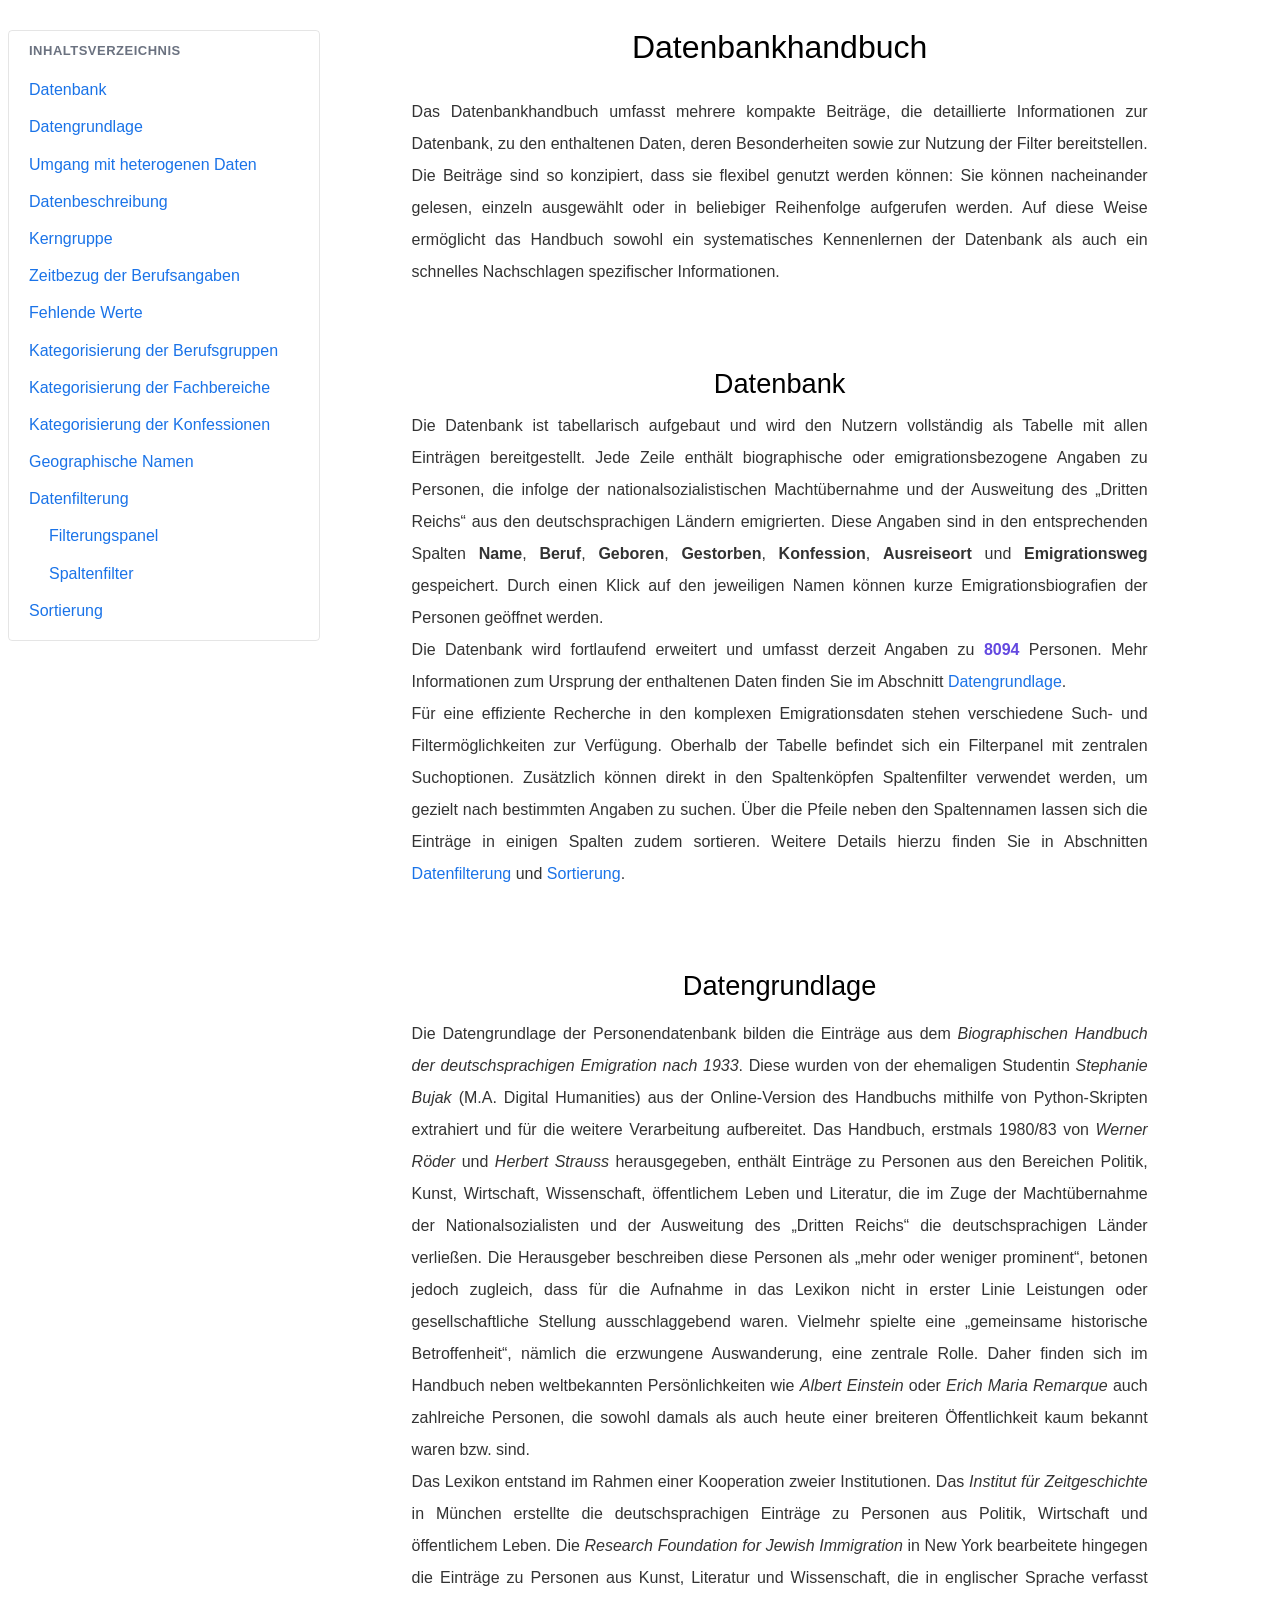
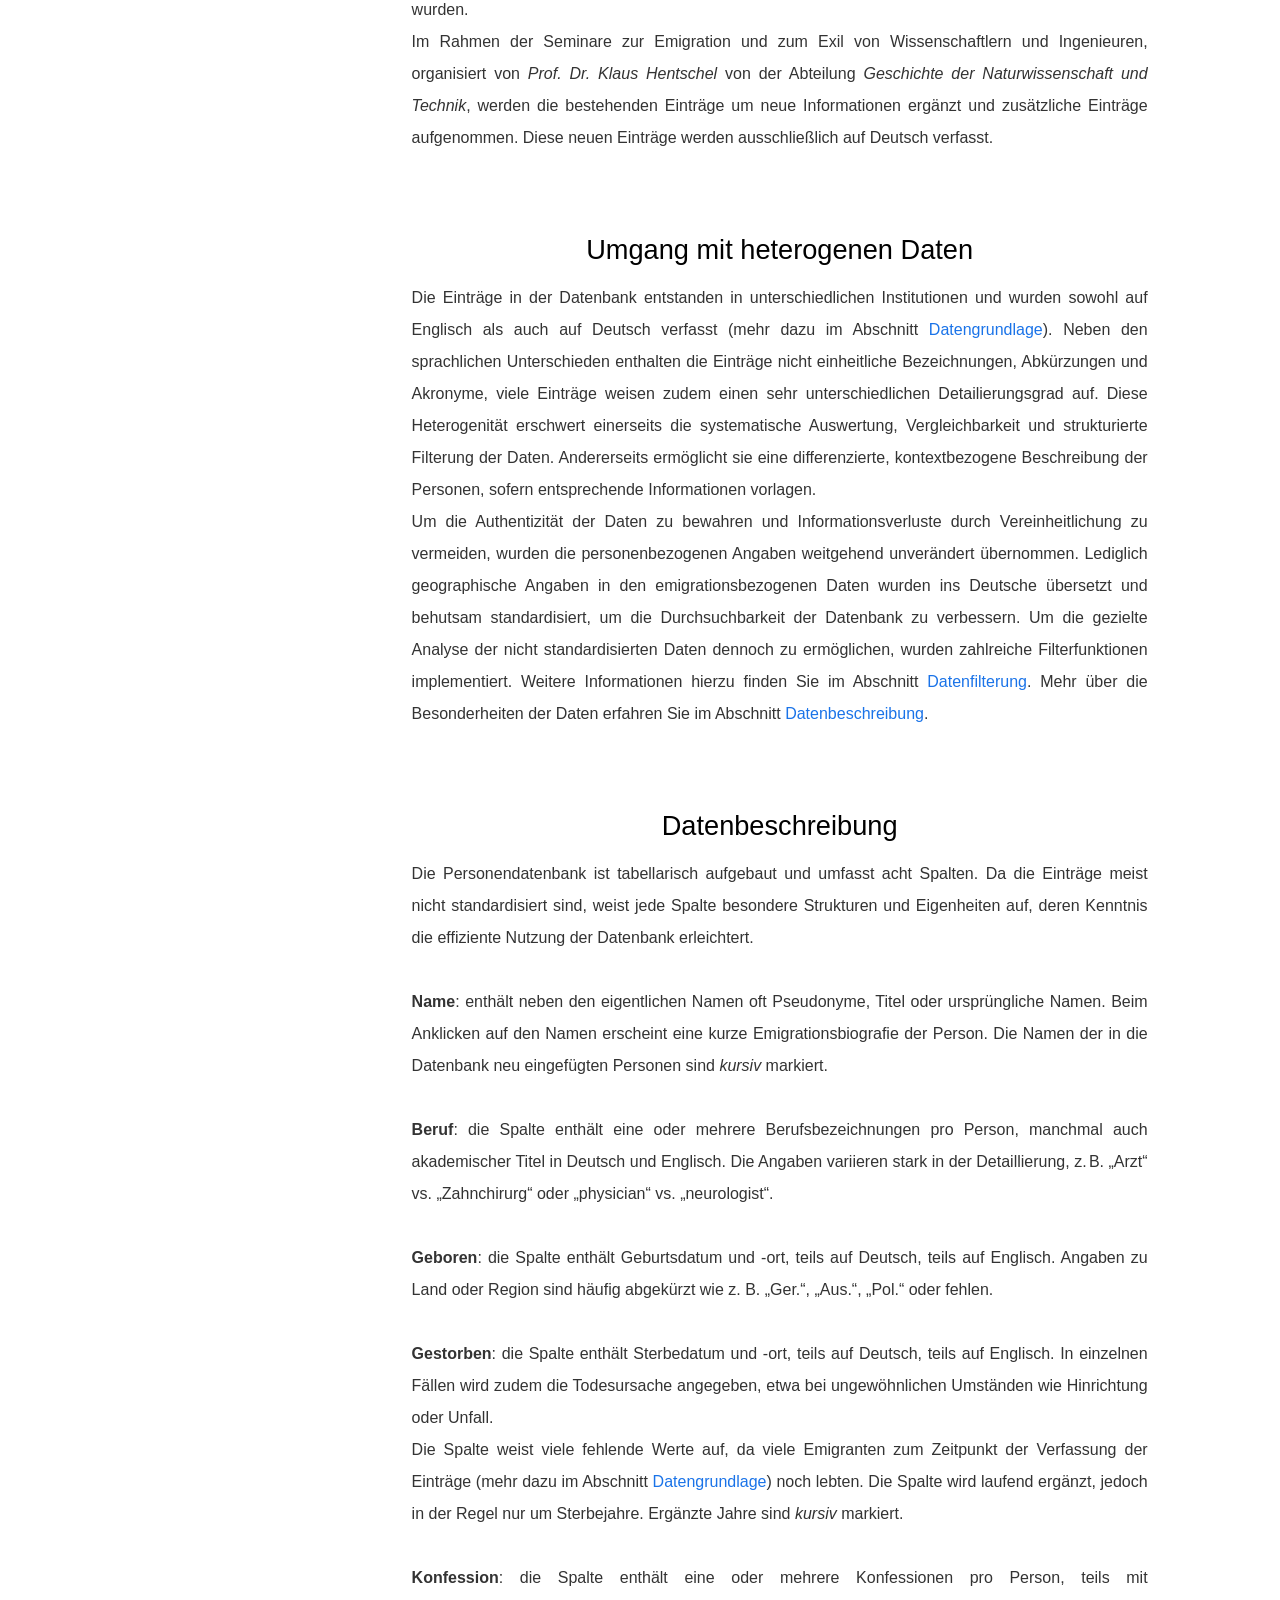
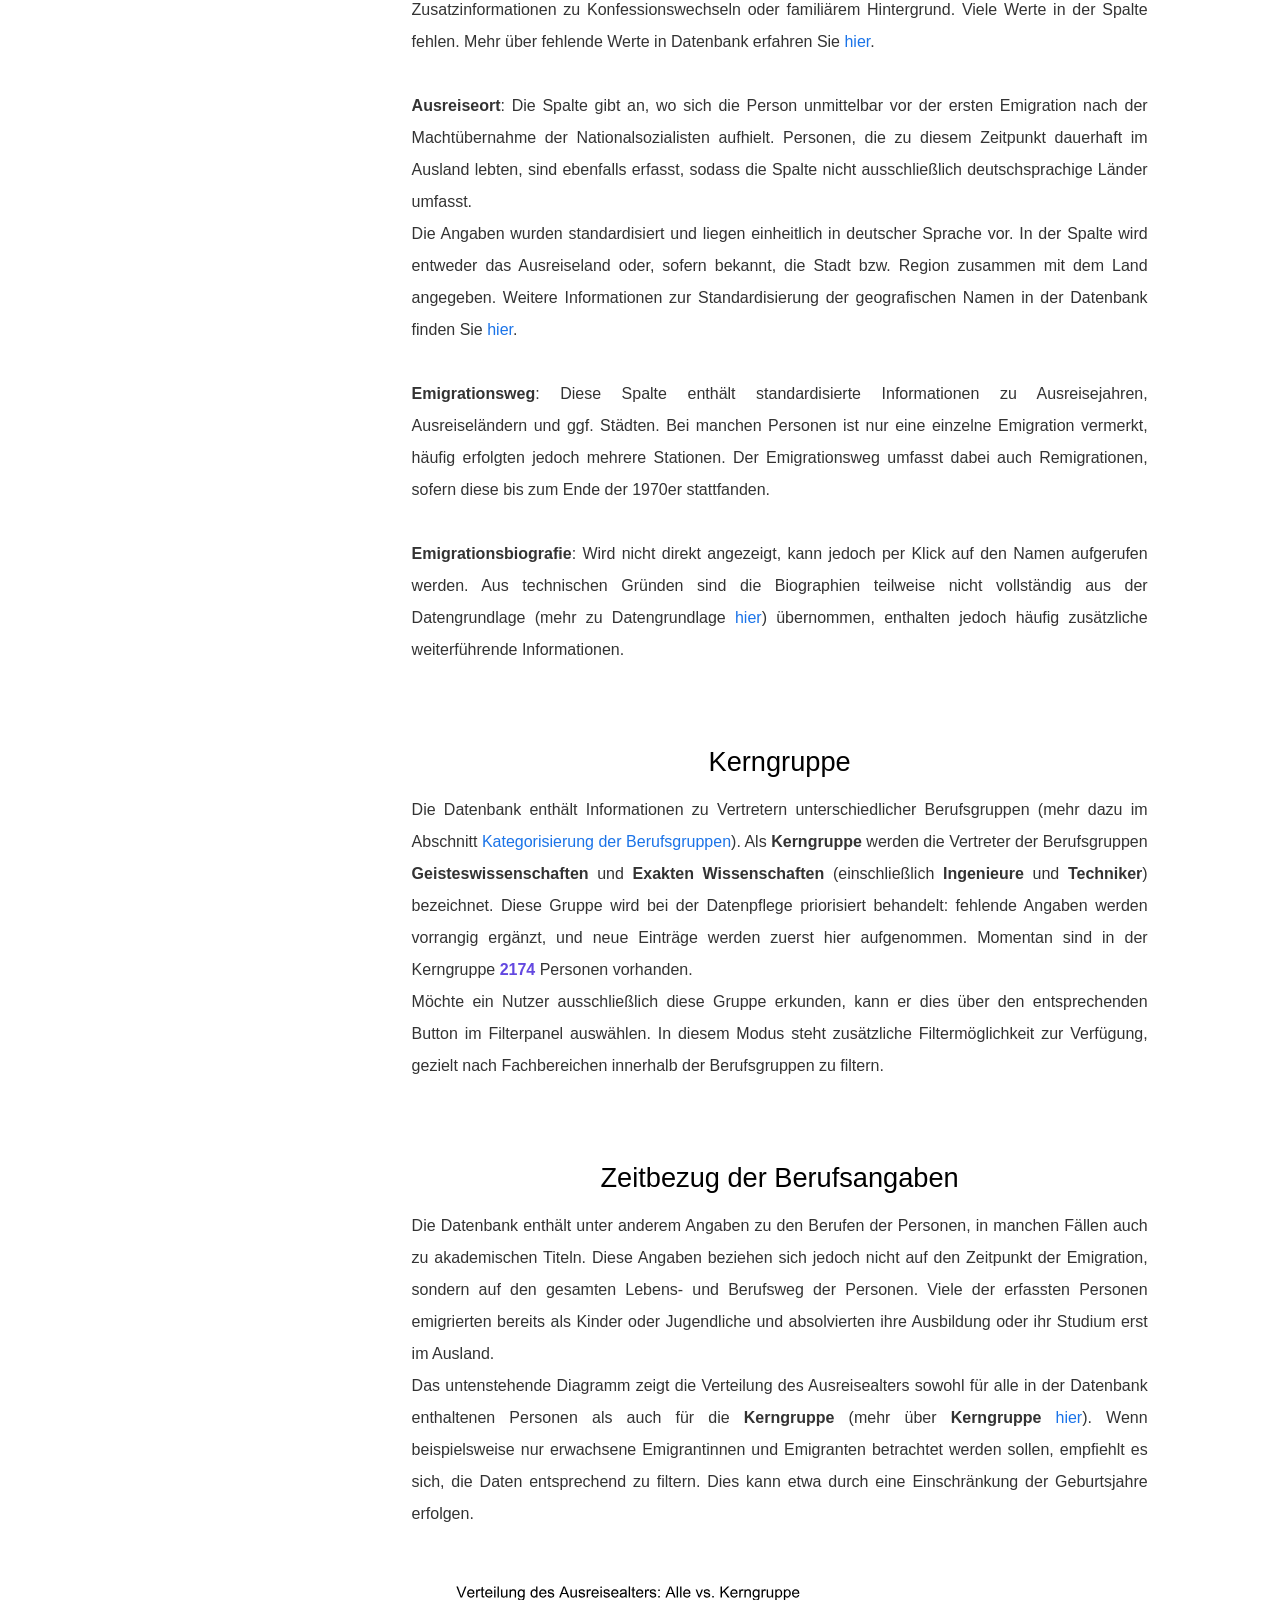
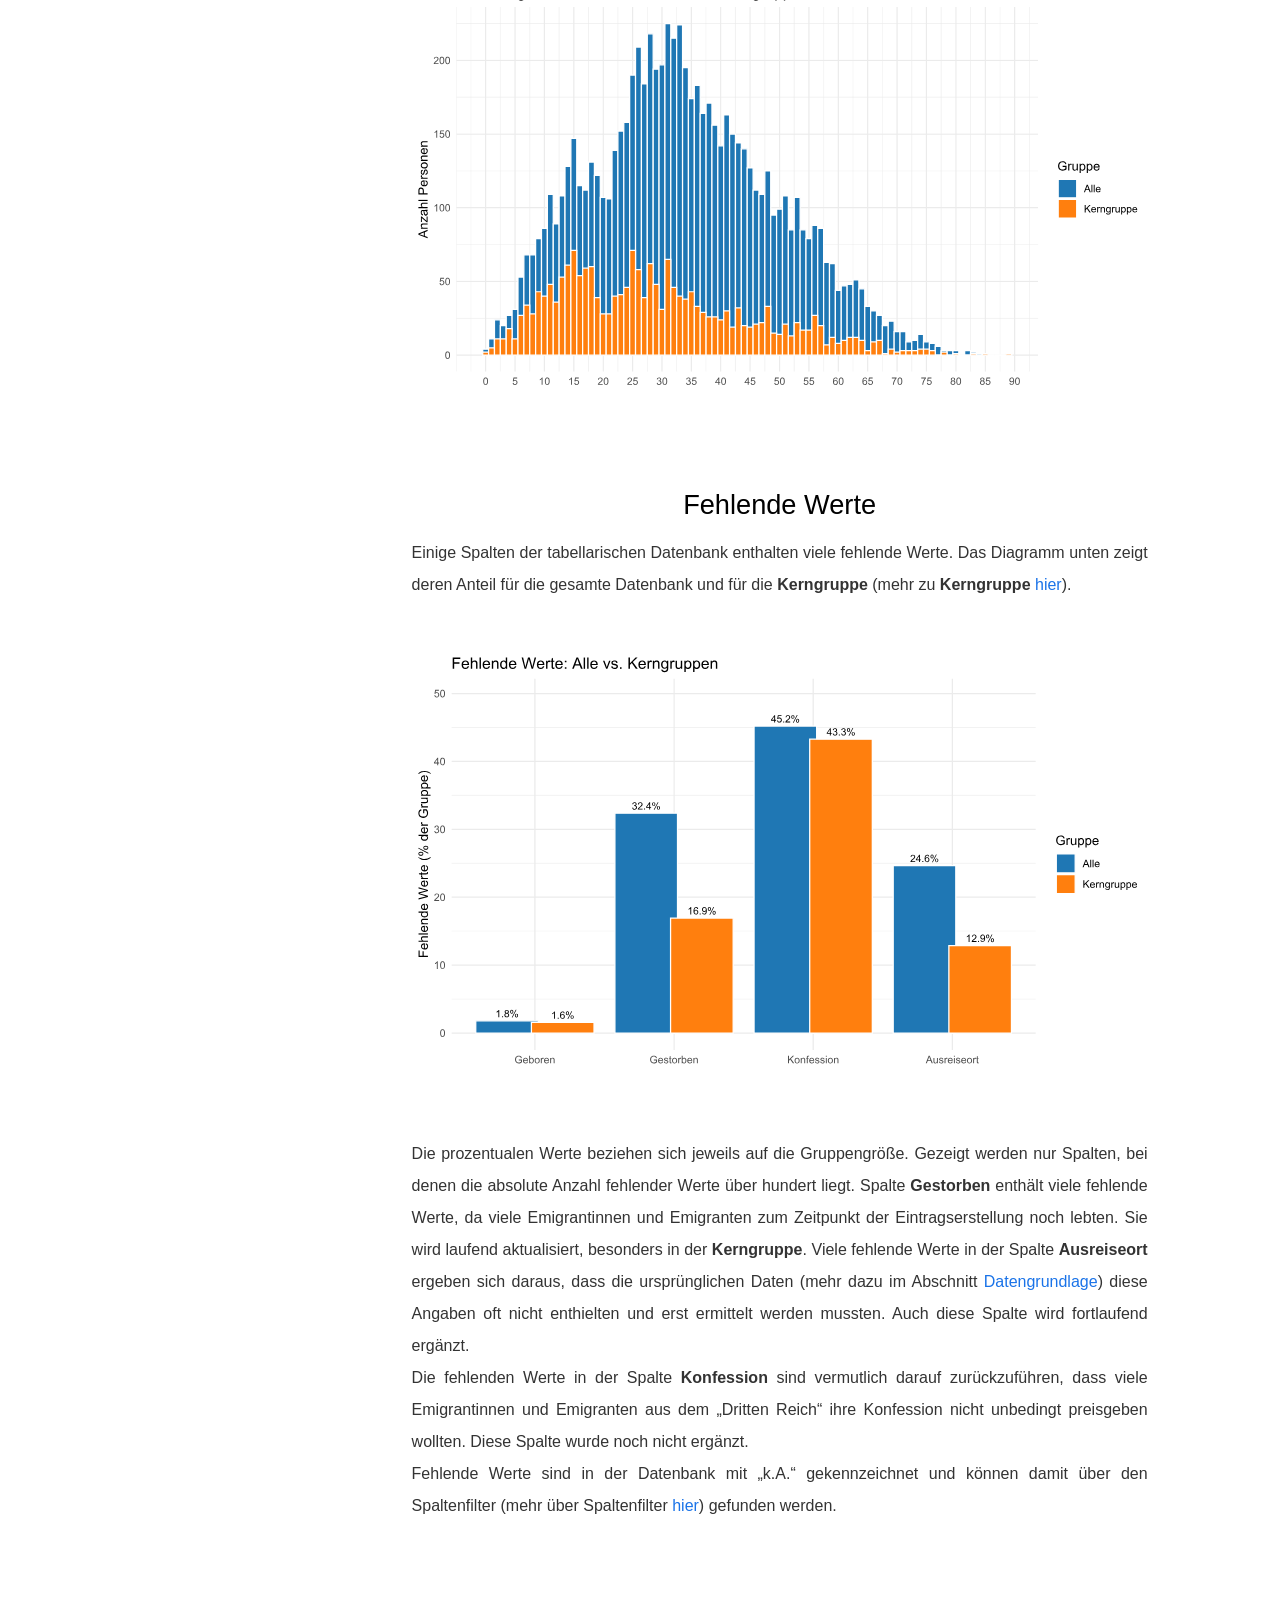
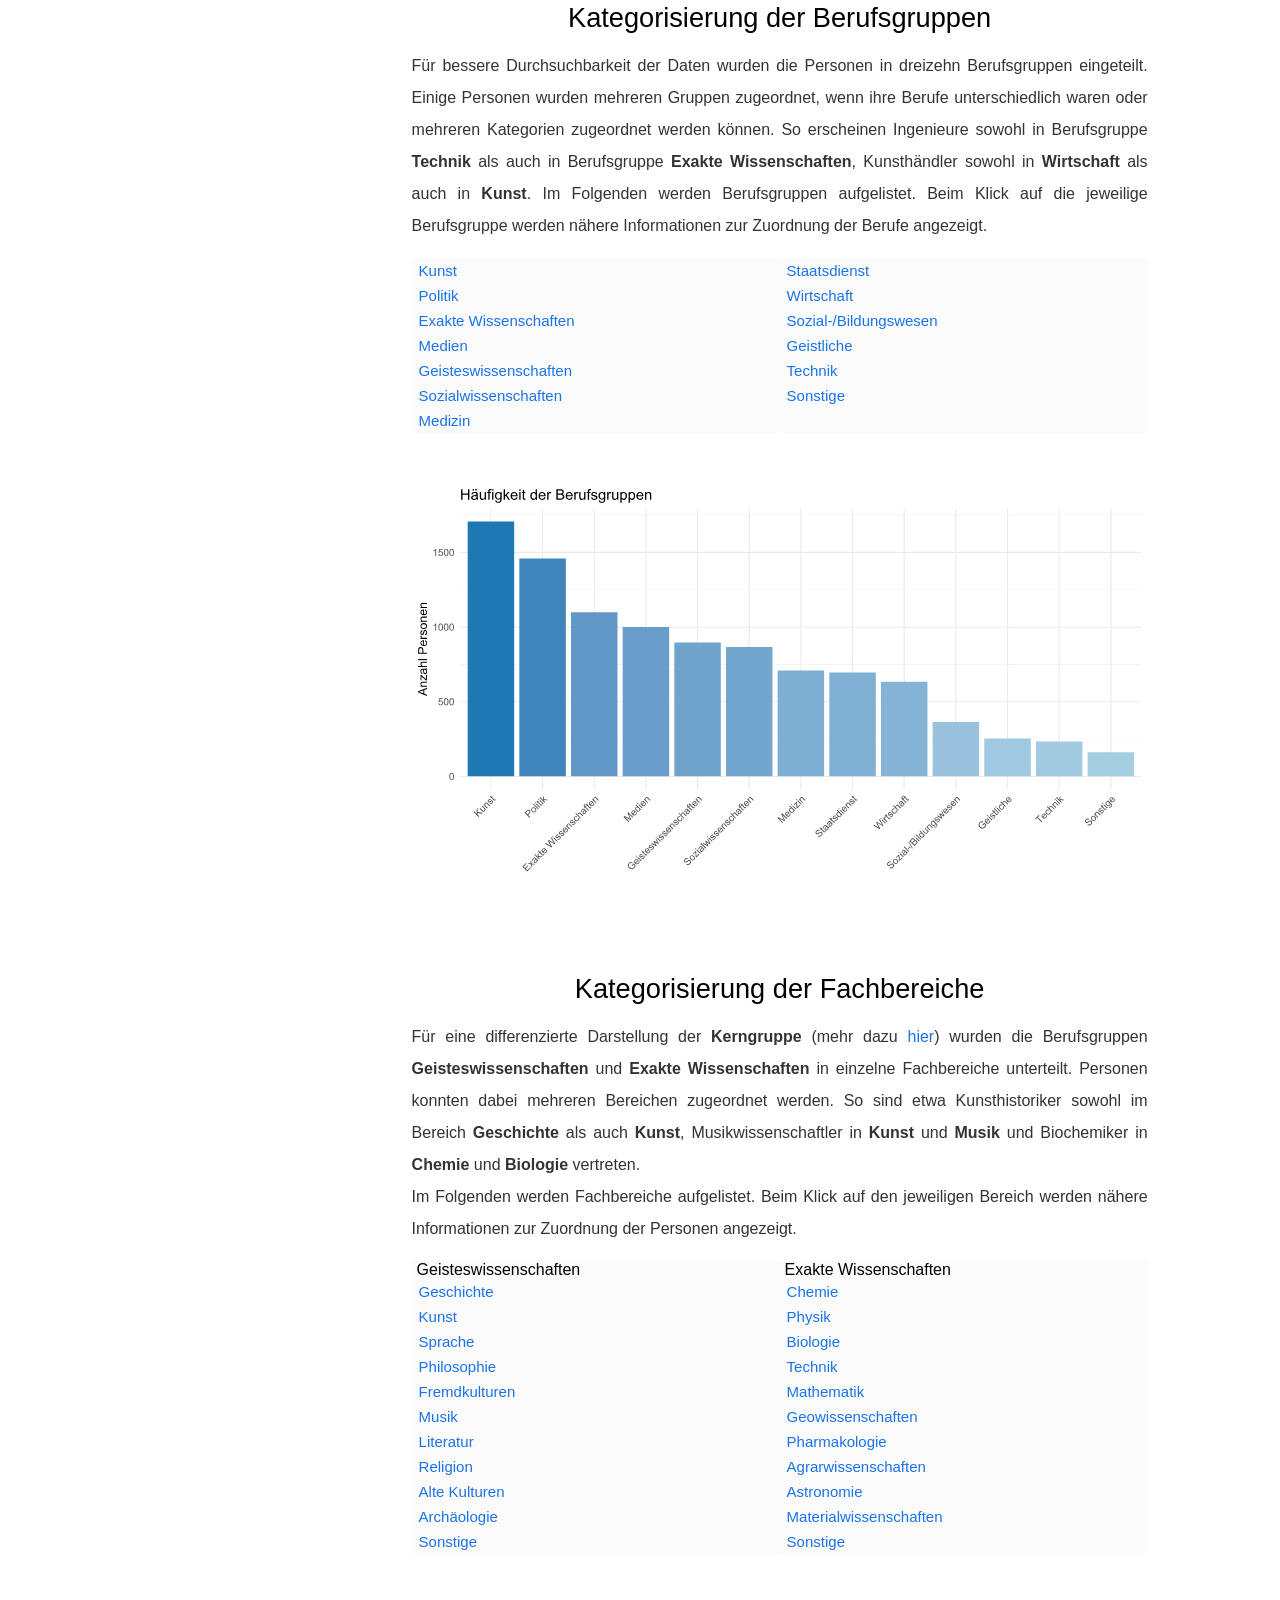
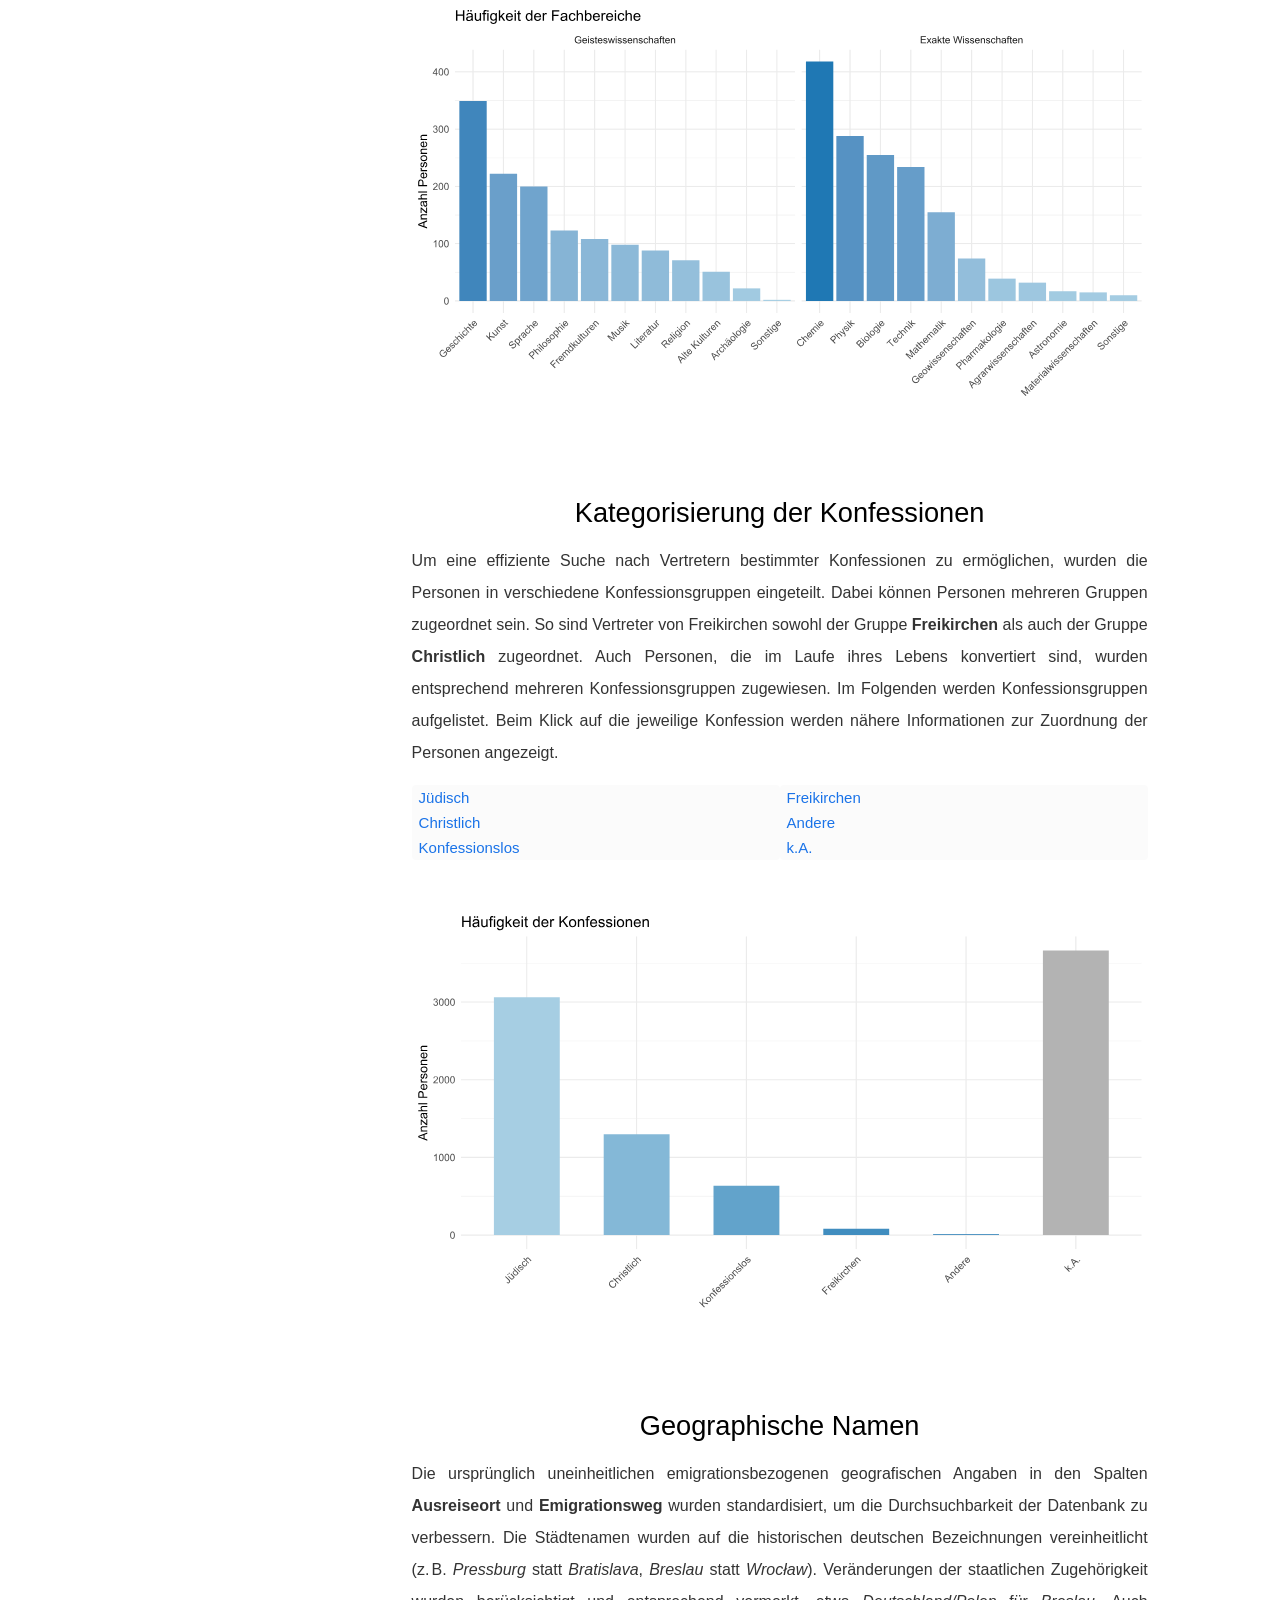
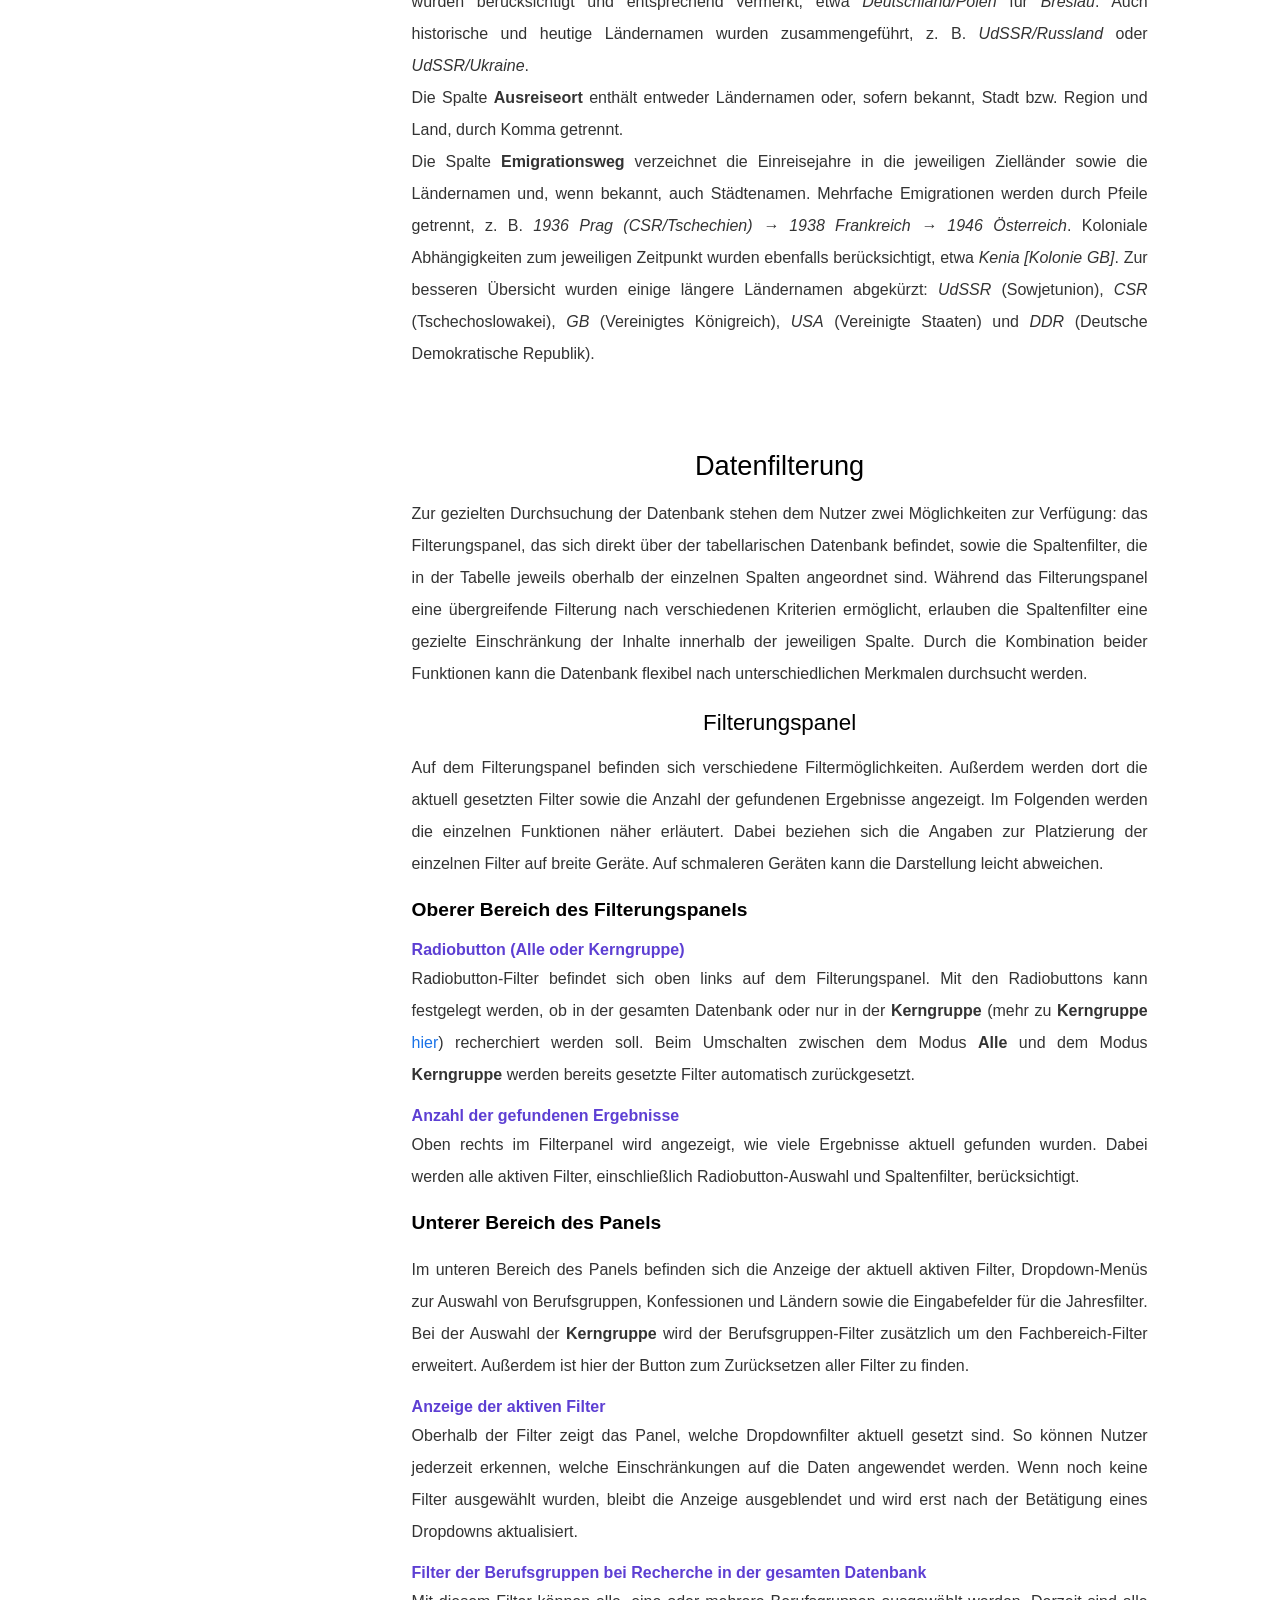
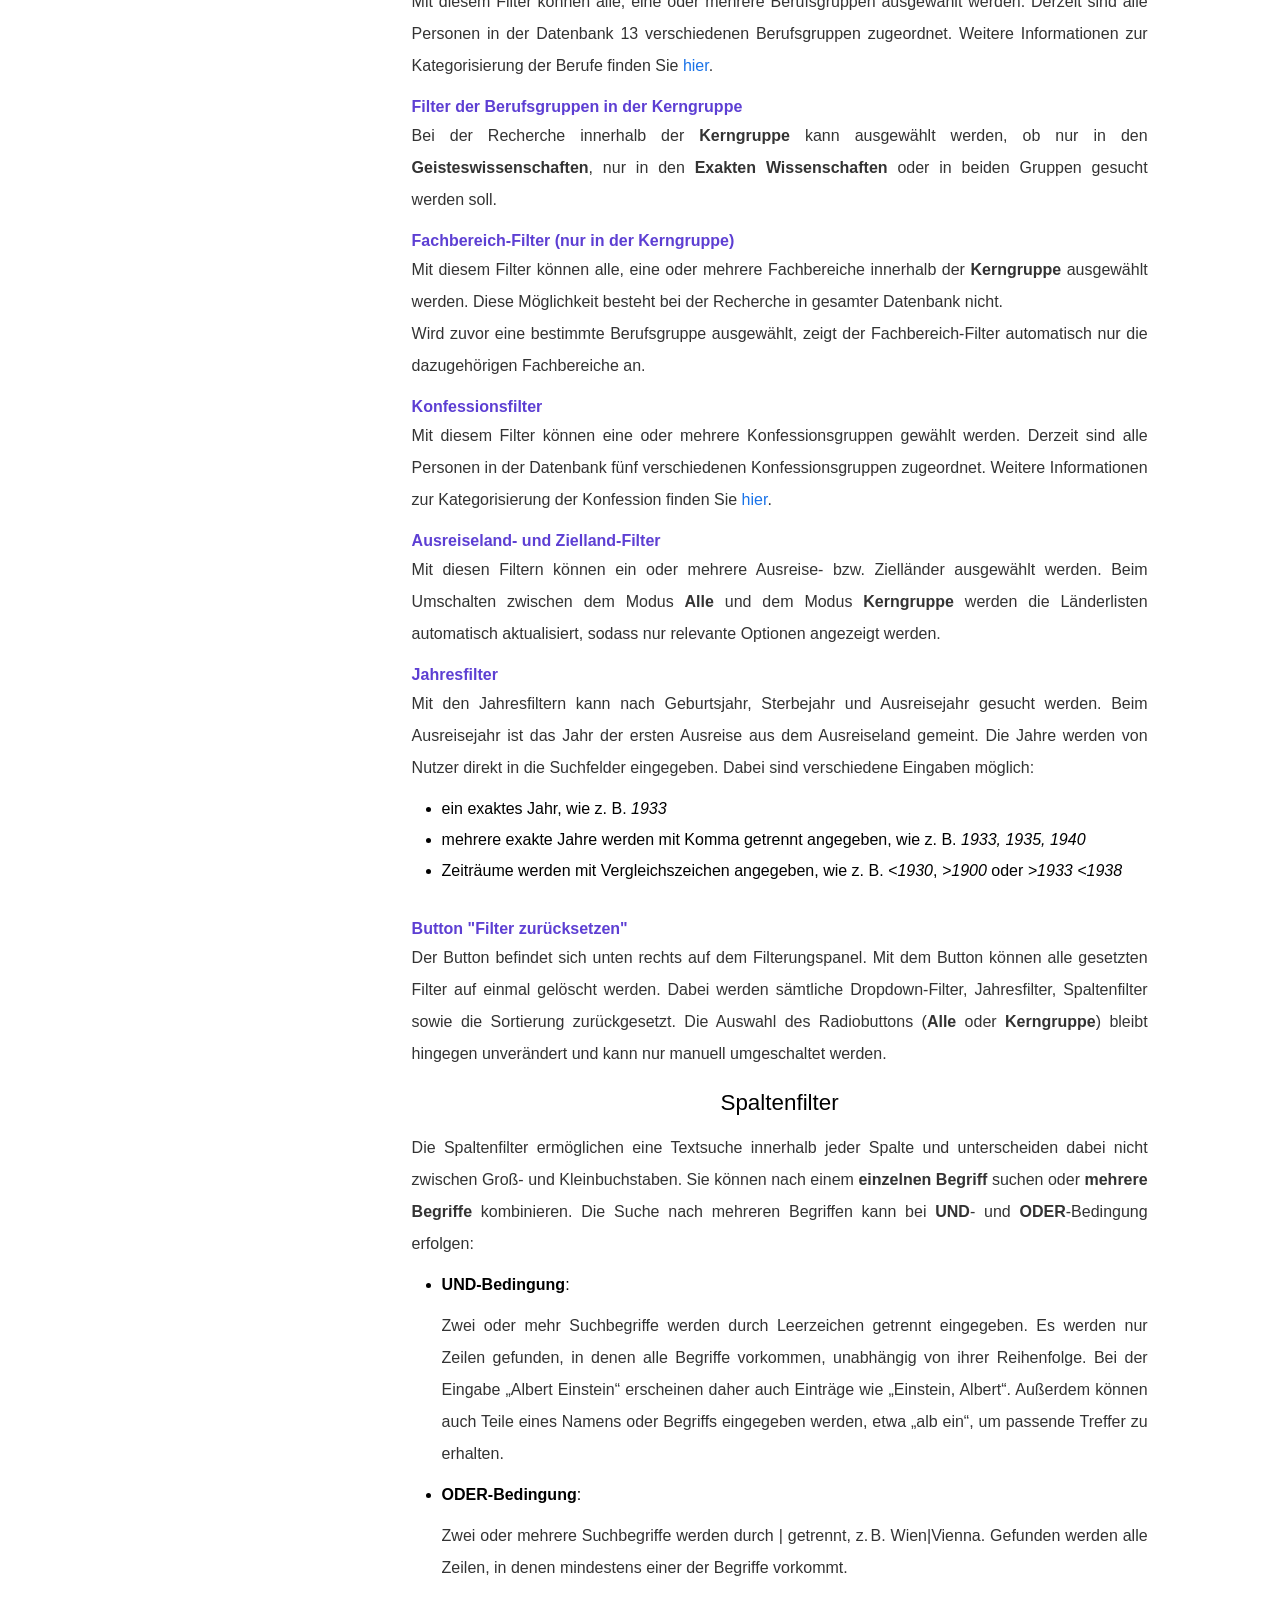
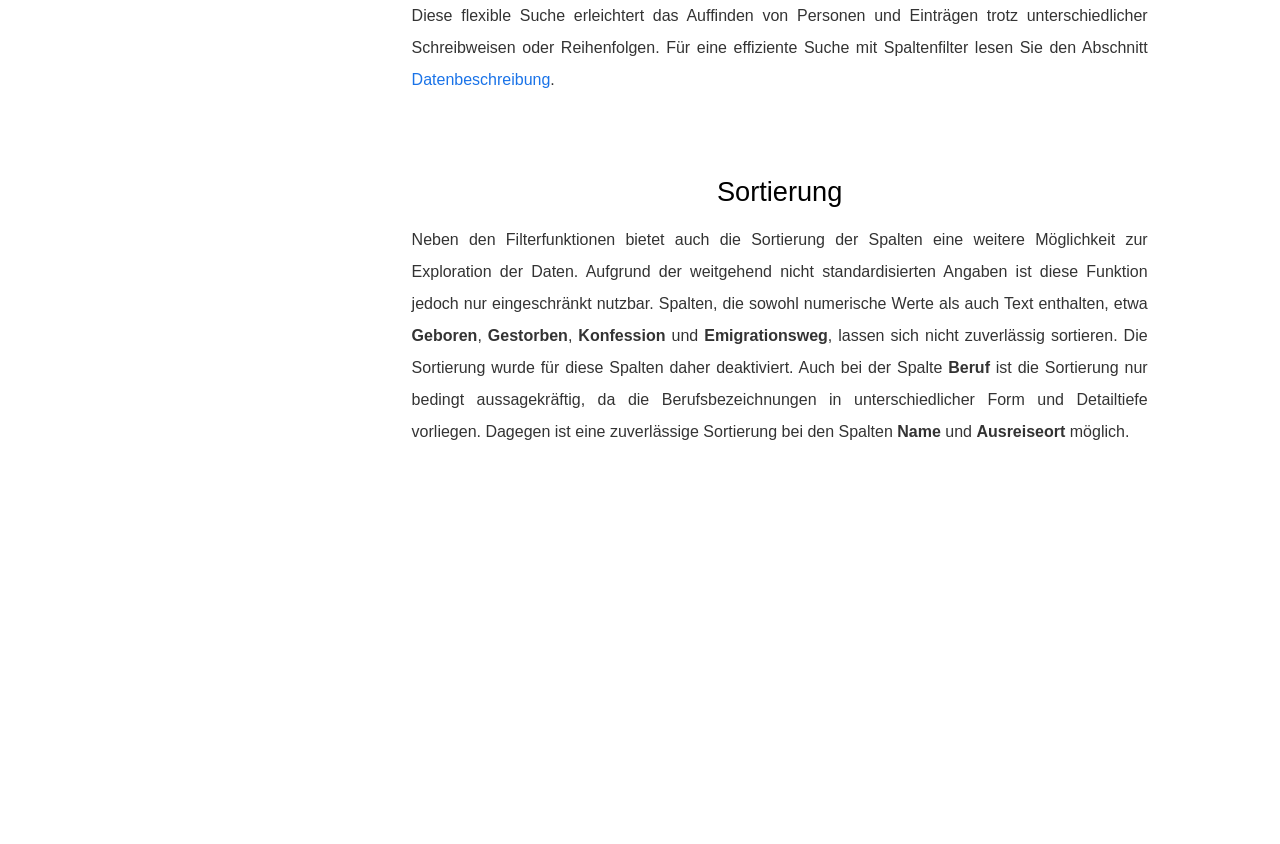
==== Datenbeschreibung.html @ a80c1645 "Add files via upload" ====
<!DOCTYPE html>
<html lang="de">
<head>
    <meta charset="UTF-8">
    <meta name="viewport" content="width=device-width, initial-scale=1.0">
    <title>Datenbeschreibung</title>
    <link rel="stylesheet" href="assets/css/styles_dat.css">
    <script src="assets/js/toc-active.js" defer></script>
    <script src="assets/js/popup.js" defer></script>
</head>
<body>

    <!-- Inhaltsverzeichnis -->
    <h1 class="mobile">Datenbankhandbuch</h1>
    <div class="layout">
        <nav id="toc">
            <ul>
                <li><a href="#punkt1">Datenbank</a></li>
                <li><a href="#punkt2">Datengrundlage</a></li>
                <li><a href="#punkt3">Umgang mit heterogenen Daten</a></li>
                <li><a href="#punkt4">Datenbeschreibung</a></li>
                <li><a href="#punkt5">Kerngruppe</a></li>
                <li><a href="#punkt6">Zeitbezug der Berufsangaben</a></li>
                <li><a href="#punkt7">Fehlende Werte</a></li>
                <li><a href="#punkt8">Kategorisierung der Berufsgruppen</a></li>
                <li><a href="#punkt9">Kategorisierung der Fachbereiche</a></li>
                <li><a href="#punkt10">Kategorisierung der Konfessionen</a></li>
                <li><a href="#punkt11">Geographische Namen</a></li>
                <li>
                    <a href="#punkt12">Datenfilterung</a>
                    <ul>
                        <li><a href="#punkt13">Filterungspanel</a></li>
                        <li><a href="#punkt14">Spaltenfilter</a></li>
                    </ul>
                </li>
                <li><a href="#punkt15">Sortierung</a></li>
            </ul>
        </nav>
        <main class="content">
            <h1 class="desktop">Datenbankhandbuch</h1>
            <p>
                Das Datenbankhandbuch umfasst mehrere kompakte Beiträge,
                die detaillierte Informationen zur Datenbank,
                zu den enthaltenen Daten, deren Besonderheiten sowie
                zur Nutzung der Filter bereitstellen. Die Beiträge sind so konzipiert,
                dass sie flexibel genutzt werden können:
                Sie können nacheinander gelesen, einzeln ausgewählt
                oder in beliebiger Reihenfolge aufgerufen werden.
                Auf diese Weise ermöglicht das Handbuch sowohl ein
                systematisches Kennenlernen der Datenbank
                als auch ein schnelles Nachschlagen spezifischer Informationen.
            </p>
            <a href="#toc" class="back-button">Zurück zum Inhaltsverzeichnis</a>
            <!-- Inhaltspunkt 1 -->
            <h2 id="punkt1">Datenbank</h2>
            <p class="top">
                Die Datenbank ist tabellarisch aufgebaut und wird den Nutzern vollständig
                als Tabelle mit allen Einträgen bereitgestellt.
                Jede Zeile enthält biographische oder emigrationsbezogene Angaben zu Personen,
                die infolge der nationalsozialistischen Machtübernahme und der Ausweitung
                des „Dritten Reichs“ aus den deutschsprachigen Ländern emigrierten.
                Diese Angaben sind in den entsprechenden Spalten <b>Name</b>, <b>Beruf</b>, <b>Geboren</b>,
                <b>Gestorben</b>, <b>Konfession</b>, <b>Ausreiseort</b> und <b>Emigrationsweg</b> gespeichert.
                Durch einen Klick auf den jeweiligen Namen können kurze Emigrationsbiografien
                der Personen geöffnet werden.<br />
                Die Datenbank wird fortlaufend erweitert und umfasst derzeit
                Angaben zu <span class="number">8094</span> Personen. Mehr Informationen zum Ursprung der
                enthaltenen Daten finden Sie im Abschnitt 
                <a href="#punkt2" class="interner-link">Datengrundlage</a>.<br />
                Für eine effiziente Recherche in den komplexen
                Emigrationsdaten stehen verschiedene Such- und Filtermöglichkeiten zur
                Verfügung. Oberhalb der Tabelle befindet sich ein Filterpanel mit
                zentralen Suchoptionen. Zusätzlich können direkt in den Spaltenköpfen
                Spaltenfilter verwendet werden, um gezielt nach bestimmten
                Angaben zu suchen. Über die Pfeile neben den Spaltennamen
                lassen sich die Einträge in einigen Spalten zudem sortieren.
                Weitere Details hierzu finden Sie in Abschnitten
                <a href="#punkt12" class="interner-link">Datenfilterung</a> und
                <a href="#punkt15" class="interner-link">Sortierung</a>.

            </p>
            <a href="#toc" class="back-button">Zurück zum Inhaltsverzeichnis</a>

            <!-- Inhaltspunkt 2 -->

            <h2 id="punkt2">Datengrundlage</h2>
            <p>
                Die Datengrundlage der Personendatenbank bilden die Einträge aus
                dem <i>Biographischen Handbuch der deutschsprachigen Emigration nach 1933</i>.
                Diese wurden von der ehemaligen Studentin <i>Stephanie Bujak</i>
                (M.A. Digital Humanities) aus der Online-Version des Handbuchs
                mithilfe von Python-Skripten extrahiert und für die weitere
                Verarbeitung aufbereitet.
                Das Handbuch, erstmals 1980/83 von <i>Werner Röder</i>
                und <i>Herbert Strauss</i> herausgegeben, enthält Einträge zu Personen aus den
                Bereichen Politik, Kunst, Wirtschaft, Wissenschaft,
                öffentlichem Leben und Literatur, die im Zuge der Machtübernahme
                der Nationalsozialisten und der Ausweitung des „Dritten Reichs“ die
                deutschsprachigen Länder verließen. Die Herausgeber beschreiben diese
                Personen als „mehr oder weniger prominent“, betonen jedoch zugleich,
                dass für die Aufnahme in das Lexikon nicht in erster Linie Leistungen
                oder gesellschaftliche Stellung ausschlaggebend waren. Vielmehr spielte
                eine „gemeinsame historische Betroffenheit“, nämlich die erzwungene
                Auswanderung, eine zentrale Rolle. Daher finden sich im
                Handbuch neben weltbekannten Persönlichkeiten wie <i>Albert Einstein</i>
                oder <i>Erich Maria Remarque</i> auch zahlreiche Personen,
                die sowohl damals als auch heute einer breiteren Öffentlichkeit
                kaum bekannt waren bzw. sind.<br />
                Das Lexikon entstand im Rahmen einer Kooperation zweier Institutionen.
                Das <i>Institut für Zeitgeschichte</i> in München erstellte die
                deutschsprachigen Einträge zu Personen aus Politik,
                Wirtschaft und öffentlichem Leben. Die <i>Research Foundation for Jewish Immigration</i>
                in New York bearbeitete
                hingegen die Einträge zu Personen aus Kunst, Literatur und Wissenschaft,
                die in englischer Sprache verfasst wurden.<br />
                Im Rahmen der Seminare zur Emigration und zum Exil
                von Wissenschaftlern und Ingenieuren, organisiert von
                <i>Prof. Dr. Klaus Hentschel</i> von der Abteilung 
                <i>Geschichte der Naturwissenschaft und Technik</i>, 
                werden die
                bestehenden Einträge um neue Informationen ergänzt
                und zusätzliche Einträge aufgenommen.
                Diese neuen Einträge werden ausschließlich auf Deutsch verfasst.

            </p>
            <a href="#toc" class="back-button">Zurück zum Inhaltsverzeichnis</a>

            <h2 id="punkt3">Umgang mit heterogenen Daten</h2>
            <p>
                Die Einträge in der Datenbank entstanden in unterschiedlichen
                Institutionen und wurden sowohl auf Englisch als auch auf
                Deutsch verfasst (mehr dazu im Abschnitt
                <a href="#punkt2" class="interner-link">Datengrundlage</a>).
                Neben den sprachlichen Unterschieden enthalten die Einträge
                nicht einheitliche Bezeichnungen, Abkürzungen und Akronyme,
                viele Einträge weisen zudem einen sehr unterschiedlichen
                Detailierungsgrad auf. Diese Heterogenität erschwert
                einerseits die systematische Auswertung,
                Vergleichbarkeit und strukturierte Filterung der Daten.
                Andererseits ermöglicht sie eine differenzierte,
                kontextbezogene Beschreibung der Personen,
                sofern entsprechende Informationen vorlagen.<br />
                Um die Authentizität der Daten zu bewahren
                und Informationsverluste durch Vereinheitlichung
                zu vermeiden, wurden die personenbezogenen
                Angaben weitgehend unverändert übernommen.
                Lediglich geographische Angaben in den
                emigrationsbezogenen Daten wurden
                ins Deutsche übersetzt und behutsam standardisiert,
                um die Durchsuchbarkeit der Datenbank zu verbessern.
                Um die gezielte Analyse der nicht standardisierten
                Daten dennoch zu ermöglichen, wurden zahlreiche
                Filterfunktionen implementiert. Weitere Informationen
                hierzu finden Sie im Abschnitt <a href="#punkt12" class="interner-link">Datenfilterung</a>.
                Mehr über die Besonderheiten der Daten erfahren
                Sie im Abschnitt <a href="#punkt4" class="interner-link">Datenbeschreibung</a>.
            </p>
            <a href="#toc" class="back-button">Zurück zum Inhaltsverzeichnis</a>

            <h2 id="punkt4">Datenbeschreibung</h2>
            <p>
                Die Personendatenbank ist tabellarisch aufgebaut
                und umfasst acht Spalten. Da die Einträge
                meist nicht standardisiert sind, weist jede
                Spalte besondere Strukturen und Eigenheiten auf,
                deren Kenntnis die effiziente Nutzung der Datenbank erleichtert.<br /><br />
                <b>Name</b>: enthält neben den eigentlichen Namen oft Pseudonyme,
                Titel oder ursprüngliche Namen. Beim Anklicken
                auf den Namen erscheint eine kurze Emigrationsbiografie
                der Person. Die Namen der in die Datenbank neu eingefügten
                Personen sind <i>kursiv</i> markiert.<br /><br />
                <b>Beruf</b>: die Spalte enthält eine
                oder mehrere Berufsbezeichnungen pro Person,
                manchmal auch akademischer Titel in Deutsch
                und Englisch. Die Angaben variieren stark
                in der Detaillierung, z. B. „Arzt“ vs. „Zahnchirurg“
                oder „physician“ vs. „neurologist“.<br /><br />
                <b>Geboren</b>: die Spalte enthält Geburtsdatum und -ort,
                teils auf Deutsch, teils auf Englisch. Angaben
                zu Land oder Region sind häufig abgekürzt wie
                z. B.  „Ger.“, „Aus.“, „Pol.“ oder fehlen.<br /><br />
                <b>Gestorben</b>: die Spalte enthält Sterbedatum
                und -ort, teils auf Deutsch, teils auf Englisch.
                In einzelnen Fällen wird zudem die Todesursache
                angegeben, etwa bei ungewöhnlichen
                Umständen wie Hinrichtung oder Unfall.<br />
                Die Spalte weist viele fehlende Werte auf, da viele
                Emigranten zum Zeitpunkt der Verfassung der Einträge
                (mehr dazu im Abschnitt
                <a href="#punkt2" class="interner-link">Datengrundlage</a>)
                noch lebten. Die Spalte wird laufend ergänzt,
                jedoch in der Regel nur um Sterbejahre.
                Ergänzte Jahre sind <i>kursiv</i> markiert.<br /><br />
                <b>Konfession</b>: die Spalte enthält eine oder
                mehrere Konfessionen pro Person, teils
                mit Zusatzinformationen zu Konfessionswechseln
                oder familiärem Hintergrund. Viele Werte in der Spalte fehlen.
                Mehr über fehlende Werte in Datenbank erfahren Sie
                <a href="#punkt7" class="interner-link">hier</a>.<br /><br />
                <b>Ausreiseort</b>: Die Spalte gibt an,
                wo sich die Person unmittelbar
                vor der ersten Emigration nach der Machtübernahme
                der Nationalsozialisten aufhielt.
                Personen, die zu diesem Zeitpunkt dauerhaft
                im Ausland lebten, sind ebenfalls erfasst,
                sodass die Spalte nicht ausschließlich deutschsprachige Länder umfasst.<br />
                Die Angaben wurden standardisiert und liegen einheitlich
                in deutscher Sprache vor. In der Spalte wird entweder
                das Ausreiseland oder, sofern bekannt, die Stadt
                bzw. Region zusammen mit dem Land angegeben.
                Weitere Informationen zur Standardisierung
                der geografischen Namen in der Datenbank finden Sie
                <a href="#punkt11" class="interner-link">hier</a>.<br /><br />
                <b>Emigrationsweg</b>: Diese Spalte enthält
                standardisierte Informationen zu Ausreisejahren,
                Ausreiseländern und ggf. Städten. Bei manchen
                Personen ist nur eine einzelne Emigration
                vermerkt, häufig erfolgten jedoch mehrere Stationen.
                Der Emigrationsweg umfasst dabei auch Remigrationen,
                sofern diese bis zum Ende der 1970er stattfanden.<br /><br />
                <b>Emigrationsbiografie</b>: Wird nicht direkt angezeigt,
                kann jedoch per Klick auf den Namen aufgerufen
                werden. Aus technischen Gründen sind die
                Biographien teilweise nicht vollständig aus
                der Datengrundlage (mehr zu Datengrundlage
                <a href="#punkt2" class="interner-link">hier</a>) übernommen,
                enthalten jedoch häufig zusätzliche weiterführende Informationen.

            </p>
            <a href="#toc" class="back-button">Zurück zum Inhaltsverzeichnis</a>

            <h2 id="punkt5">Kerngruppe</h2>
            <p>
                Die Datenbank enthält Informationen zu Vertretern
                unterschiedlicher Berufsgruppen
                (mehr dazu im Abschnitt
                <a href="#punkt8" class="interner-link">Kategorisierung der Berufsgruppen</a>).
                Als <b>Kerngruppe</b> werden die Vertreter der Berufsgruppen <b>Geisteswissenschaften</b>
                und <b>Exakten Wissenschaften</b> (einschließlich <b>Ingenieure</b> und <b>Techniker</b>)
                bezeichnet. Diese Gruppe wird bei der
                Datenpflege priorisiert behandelt:
                fehlende Angaben werden vorrangig ergänzt,
                und neue Einträge werden zuerst hier aufgenommen.
                Momentan sind in der Kerngruppe <span class="number">2174</span>
                Personen vorhanden.<br />
                Möchte ein Nutzer ausschließlich diese Gruppe erkunden,
                kann er dies über den entsprechenden Button
                im Filterpanel auswählen. In diesem Modus steht zusätzliche
                Filtermöglichkeit zur Verfügung, gezielt nach
                Fachbereichen innerhalb der Berufsgruppen zu filtern.
            </p>
            <a href="#toc" class="back-button">Zurück zum Inhaltsverzeichnis</a>

            <h2 id="punkt6">Zeitbezug der Berufsangaben</h2>
            <p>
                Die Datenbank enthält unter anderem Angaben
                zu den Berufen der Personen, in manchen
                Fällen auch zu akademischen Titeln.
                Diese Angaben beziehen sich jedoch
                nicht auf den Zeitpunkt der Emigration,
                sondern auf den gesamten Lebens- und
                Berufsweg der Personen. Viele der erfassten
                Personen emigrierten bereits als Kinder oder Jugendliche
                und absolvierten ihre Ausbildung oder ihr Studium erst im Ausland.<br />
                Das untenstehende Diagramm zeigt die Verteilung
                des Ausreisealters sowohl für alle in der Datenbank
                enthaltenen Personen als auch für die <b>Kerngruppe</b>
                (mehr über <b>Kerngruppe</b>
                <a href="#punkt5" class="interner-link">hier</a>).
                Wenn beispielsweise nur erwachsene Emigrantinnen
                und Emigranten betrachtet werden sollen,
                empfiehlt es sich, die Daten entsprechend zu filtern.
                Dies kann etwa durch eine Einschränkung der Geburtsjahre erfolgen.

                <img src="assets/images/Ausreisealter.svg" alt="Histogramm Ausreisealter" class="fullwidth">
            </p>
            <a href="#toc" class="back-button">Zurück zum Inhaltsverzeichnis</a>

            <h2 id="punkt7">Fehlende Werte</h2>
            <p>
                Einige Spalten der tabellarischen Datenbank
                enthalten viele fehlende Werte.
                Das Diagramm unten zeigt deren Anteil
                für die gesamte Datenbank und für die
                <b>Kerngruppe</b> (mehr zu <b>Kerngruppe</b>
                <a href="#punkt5" class="interner-link">hier</a>).

                <img src="assets/images/Fehlende_Werte.svg" alt="Fehlende Werte" class="fullwidth">

                Die prozentualen Werte beziehen sich jeweils
                auf die Gruppengröße. Gezeigt werden nur Spalten,
                bei denen die absolute Anzahl fehlender Werte
                über hundert liegt.  Spalte <b>Gestorben</b> enthält viele
                fehlende Werte, da viele Emigrantinnen und
                Emigranten zum Zeitpunkt der Eintragserstellung
                noch lebten. Sie wird laufend aktualisiert,
                besonders in der <b>Kerngruppe</b>. Viele fehlende Werte
                in der Spalte <b>Ausreiseort</b> ergeben sich daraus,
                dass die ursprünglichen Daten
                (mehr dazu im Abschnitt
                <a href="#punkt2" class="interner-link">Datengrundlage</a>)
                diese Angaben
                oft nicht enthielten und erst ermittelt werden
                mussten. Auch diese Spalte wird fortlaufend ergänzt.<br />
                Die fehlenden Werte in der Spalte <b>Konfession</b> sind vermutlich
                darauf zurückzuführen, dass viele Emigrantinnen
                und Emigranten aus dem „Dritten Reich“ ihre
                Konfession nicht unbedingt preisgeben wollten.
                Diese Spalte wurde noch nicht ergänzt.<br />
                Fehlende Werte sind in der Datenbank mit „k.A.“ gekennzeichnet 
                und können damit über den Spaltenfilter
                (mehr über Spaltenfilter <a href="#punkt14" class="interner-link">hier</a>) gefunden werden.
            </p>
            <a href="#toc" class="back-button">Zurück zum Inhaltsverzeichnis</a>

            <h2 id="punkt8">Kategorisierung der Berufsgruppen</h2>
            <p>
                Für bessere Durchsuchbarkeit der Daten wurden
                die Personen in dreizehn Berufsgruppen eingeteilt.
                Einige Personen wurden mehreren Gruppen zugeordnet,
                wenn ihre Berufe unterschiedlich waren oder mehreren
                Kategorien zugeordnet werden können.
                So erscheinen Ingenieure sowohl
                in Berufsgruppe <b>Technik</b> als auch
                in Berufsgruppe <b>Exakte Wissenschaften</b>,
                Kunsthändler sowohl in <b>Wirtschaft</b> als
                auch in <b>Kunst</b>. Im Folgenden werden Berufsgruppen
                aufgelistet. Beim Klick auf die jeweilige Berufsgruppe
                werden nähere Informationen zur Zuordnung der Berufe angezeigt.
            <p>
                <div id="spaltenWrapper">
                    <div id="containerLinks">

                        <button class="btn" onclick="togglePopup(event,this)">
                            Kunst
                            <div class="popup">
                                <b>Kunst</b><br /><b><span class="number">1707</span> Personen</b><br />
                                Künstler aus unterschiedlichen
                                Bereichen wie bildende Kunst, darstellende Kunst,
                                Musik und Literatur
                                wie z. B. Maler, Schriftsteller,
                                Tänzer, Klavierspieler sowie Kunsthändler,
                                Kunstsammler, Kunstlehrer und Kunstverwalter
                                aller Art wie z. B.
                                Musikproduzenten oder Museumkuratoren
                            </div>
                        </button>

                        <button class="btn" onclick="togglePopup(event,this)">
                            Politik
                            <div class="popup">
                                <b>Politik</b><br />
                                <b><span class="number">1460</span> Personen</b><br />
                                Politiker, Parteifunktionäre
                                und Aktivisten aller Art
                            </div>
                        </button>

                        <button class="btn" onclick="togglePopup(event,this)">
                            Exakte Wissenschaften
                            <div class="popup">
                                <b>Exakte Wissenschaften</b><br />
                                <b><span class="number">1281</span> Personen</b><br />
                                Naturwissenschaftler aller Art sowie
                                Mathematiker, Ingenieure und Techniker
                            </div>
                        </button>
                        <button class="btn" onclick="togglePopup(event,this)">
                            Medien
                            <div class="popup">
                                <b>Medien</b><br /><b><span class="number">1001</span> Personen</b><br />
                                Journalisten, Publizisten, Verleger
                            </div>
                        </button>
                        <button class="btn" onclick="togglePopup(event,this)">
                            Geisteswissenschaften
                            <div class="popup">
                                <b>Geisteswissenschaften</b><br />
                                <b><span class="number">897</span> Personen</b><br />
                                Spezialisten unterschiedlicher
                                Fachrichtungen wie Geschichte,
                                Philosophie, Sprachwissenschaften,
                                Kunstwissenschaften
                            </div>
                        </button>
                        <button class="btn" onclick="togglePopup(event,this)">
                            Sozialwissenschaften
                            <div class="popup">
                                <b>Sozialwissenschaften</b><br />
                                <b><span class="number">866</span> Personen</b><br />
                                Sozial-, Politik-, Wirtschafts-
                                und Rechtswissenschaftler einschließlich Juristen
                            </div>
                        </button>
                        <button class="btn" onclick="togglePopup(event,this)">
                            Medizin
                            <div class="popup">
                                <b>Medizin</b><br />
                                <b><span class="number">709</span> Personen</b><br />
                                sowohl Ärzte als auch Medizinwissenschaftler,
                                die sich mit körperlichen und geistigen
                                Krankheiten beschäftigen
                            </div>
                        </button>


                    </div>

                    <!-- Rechte Spalte -->
                    <div id="containerRechts">


                        <button class="btn" onclick="togglePopup(event,this)">
                            Staatsdienst
                            <div class="popup">
                                <b>Staatsdienst</b><br />
                                <b><span class="number">695</span> Personen</b><br />
                                Beamte, Diplomaten, Staatsfunktionäre,
                                Offiziere, Richter sowie Mitarbeiter
                                von Museen und Archiven
                            </div>
                        </button>

                        <button class="btn" onclick="togglePopup(event,this)">
                            Wirtschaft
                            <div class="popup">
                                <b>Wirtschaftt</b><br />
                                <b><span class="number">634</span> Personen</b><br />
                                Personen aus dem Bereich Wirtschaft
                                und Management, darunter Unternehmer,
                                Manager, Fabrikanten, Händler und Bankiers
                            </div>
                        </button>
                        <button class="btn" onclick="togglePopup(event,this)">
                            Sozial-/Bildungswesen
                            <div class="popup">
                                <b>Sozial-/Bildungswesen</b><br />
                                <b><span class="number">363</span> Personen</b><br />
                                Sozialarbeiter sowie Lehrer und Pädagogen
                            </div>
                        </button>
                        <button class="btn" onclick="togglePopup(event,this)">
                            Geistliche
                            <div class="popup">
                                <b>Geistliche</b><br />
                                <b><span class="number">254</span> Personen</b><br />
                                Geistliche aller Art
                            </div>
                        </button>
                        <button class="btn" onclick="togglePopup(event,this)">
                            Technik
                            <div class="popup">
                                <b>Technik</b><br />
                                <b><span class="number">234</span> Personen</b><br />
                                Fachkräfte aus technischen Bereichen,
                                darunter Ingenieure, Computerspezialisten
                                und Techniker verschiedener Fachrichtungen
                            </div>
                        </button>
                        <button class="btn" onclick="togglePopup(event,this)">
                            Sonstige
                            <div class="popup">
                                <b>Sonstige</b><br />
                                <b><span class="number">161</span> Personen</b><br />
                                Personen, die keiner der oben genannten
                                Berufsgruppen zugeordnet werden konnten
                                oder deren Anzahl für die Bildung
                                einer eigenen Gruppe zu gering war,
                                z. B. Architekten, Übersetzer, Handwerker
                            </div>
                        </button>
                    </div>
                </div>

            </p>
            <img src="assets/images/Berufsgruppen.svg" alt="Berufsgruppen" class="fullwidth">

            <a href="#toc" class="back-button">Zurück zum Inhaltsverzeichnis</a>


            <h2 id="punkt9">Kategorisierung der Fachbereiche</h2>
            <p>
                Für eine differenzierte Darstellung
                der <b>Kerngruppe</b> (mehr dazu
                <a href="#punkt5" class="interner-link">hier</a>)
                wurden die Berufsgruppen <b>Geisteswissenschaften</b>
                und <b>Exakte Wissenschaften</b> in einzelne Fachbereiche
                unterteilt. Personen konnten dabei mehreren
                Bereichen zugeordnet werden.
                So sind etwa Kunsthistoriker
                sowohl im Bereich <b>Geschichte</b>
                als auch <b>Kunst</b>, Musikwissenschaftler
                in <b>Kunst</b> und <b>Musik</b> und Biochemiker
                in <b>Chemie</b> und <b>Biologie</b> vertreten.<br />
                Im Folgenden werden Fachbereiche
                aufgelistet.
                Beim Klick auf den jeweiligen
                Bereich werden nähere Informationen zur Zuordnung
                der Personen angezeigt.


                <!-- Linke Spalte -->
                <div id="spaltenWrapper">
                    <div id="containerLinks">
                        <div class="spaltenUeberschrift">Geisteswissenschaften</div>

                        <button class="btn" onclick="togglePopup(event,this)">
                            Geschichte
                            <div class="popup">
                                <b>Geschichte</b><br />
                                <b><span class="number">349</span> Personen</b><br />
                                Geschichtswissenschaftler aller Fachrichtungen
                                inklusive Kunstgeschichte
                            </div>
                        </button>

                        <button class="btn" onclick="togglePopup(event,this)">
                            Kunst
                            <div class="popup">
                                <b>Kunst</b><br />
                                <b><span class="number">222</span> Personen</b><br />
                                alle Wissenschaftler, deren Untersuchungsgegenstand
                                Kunst ist, beispielsweise Kunsthistoriker
                                oder Musikwissenschaftler
                            </div>
                        </button>

                        <button class="btn" onclick="togglePopup(event,this)">
                            Sprache
                            <div class="popup">
                                <b>Sprache</b><br />
                                <b><span class="number">200</span> Personen</b><br />
                                Geisteswissenschaftler, deren Untersuchungsgegenstand
                                Sprache ist, z.B. wie Germanisten,
                                Romanisten, Linguisten, Philologen
                            </div>
                        </button>
                        <button class="btn" onclick="togglePopup(event,this)">
                            Philosophie
                            <div class="popup">
                                <b>Philosophie</b><br />
                                <b><span class="number">123</span> Personen</b><br />
                                Philosophen aller Fachrichtungen
                            </div>
                        </button>
                        <button class="btn" onclick="togglePopup(event,this)">
                            Fremdkulturen
                            <div class="popup">
                                <b>Fremdkulturen</b><br />
                                <b><span class="number">108</span> Personen</b><br />
                                Geisteswissenschaftler aller Art, die sich mit
                                aus der westeuropäischen Perspektive
                                fremden Sprachen bzw. Kulturen auseinandersetzten
                                wie z. B. Spezialisten für Jüdische Philosophie,
                                Geschichte Chinas, Arabisten, Slawisten usw.
                            </div>
                        </button>
                        <button class="btn" onclick="togglePopup(event,this)">
                            Musik
                            <div class="popup">
                                <b>Musik</b><br />
                                <b><span class="number">98</span> Personen</b><br />
                                Geisteswissenschaftler, deren Untersuchungsgegenstand Musik
                                ist, wie z. B. Musikwissenschaftler, Musikhistoriker usw.
                            </div>
                        </button>
                        <button class="btn" onclick="togglePopup(event,this)">
                            Literatur
                            <div class="popup">
                                <b>Literatur</b><br />
                                <b><span class="number">88</span> Personen</b><br />
                                Geisteswissenschaftler, deren Untersuchungsgegenstand
                                Literatur ist, wie z. B. Literaturhistoriker,
                                Literaturwissenschaftler usw.
                            </div>
                        </button>
                        <button class="btn" onclick="togglePopup(event,this)">
                            Religion
                            <div class="popup">
                                <b>Religion</b><br />
                                <b><span class="number">71</span> Personen</b><br />
                                Geisteswissenschaftler, deren Untersuchungsgegenstand
                                Religion ist, z.B. Theologen, Religionshistoriker,
                                Religionsphilosophen usw.
                            </div>
                        </button>
                        <button class="btn" onclick="togglePopup(event,this)">
                            Alte Kulturen
                            <div class="popup">
                                <b>Alte Kulturen</b><br />
                                <b><span class="number">51</span> Personen</b><br />
                                Geisteswissenschaftler, die sich mit alten
                                Kulturen auseinandersetzten,
                                wie z. B. klassische Philologie, Geschichte der Antike usw.
                            </div>
                        </button>
                        <button class="btn" onclick="togglePopup(event,this)">
                            Archäologie
                            <div class="popup">
                                <b>Archäologie</b><br />
                                <b><span class="number">22</span> Personen</b><br />
                                Archäologen aller Fachrichtungen
                            </div>
                        </button>
                        <button class="btn" onclick="togglePopup(event,this)">
                            Sonstige
                            <div class="popup">
                                <b>Sonstige</b><br />
                                <b><span class="number">2</span> Personen</b><br />
                                Geisteswissenschaftler, deren genaue Fachrichtung nicht bekannt ist
                            </div>
                        </button>

                    </div>

                    <!-- Rechte Spalte -->
                    <div id="containerRechts">
                        <div class="spaltenUeberschrift">
                            Exakte Wissenschaften
                        </div>

                        <button class="btn" onclick="togglePopup(event,this)">
                            Chemie
                            <div class="popup">
                                <b>Chemie</b><br />
                                <b><span class="number">418</span> Personen</b><br />
                                Chemiker sowie Wissenschaftler angrenzender
                                Bereiche wie Biochemie oder Chemieingenieurwesen
                            </div>
                        </button>

                        <button class="btn" onclick="togglePopup(event,this)">
                            Physik
                            <div class="popup">
                                <b>Physik</b><br />
                                <b><span class="number">288</span> Personen</b><br />
                                Physiker sowie Wissenschaftler angrenzender
                                Bereiche wie Physikalische Chemie usw.
                            </div>
                        </button>

                        <button class="btn" onclick="togglePopup(event,this)">
                            Biologie
                            <div class="popup">
                                <b></b>Biologie<br />
                                <b><span class="number">255</span> Personen</b><br />
                                Biologen sowie Wissenschaftler angrenzender
                                Bereiche wie Biochemiker usw.
                            </div>
                        </button>
                        <button class="btn" onclick="togglePopup(event,this)">
                            Technik
                            <div class="popup">
                                <b>Technik</b><br />
                                <b><span class="number">234</span> Personen</b><br />
                                Fachkräfte aus technischen
                                Bereichen, darunter Ingenieure,
                                Computerspezialisten
                                und Techniker verschiedener Fachrichtungen
                            </div>
                        </button>
                        <button class="btn" onclick="togglePopup(event,this)">
                            Mathematik
                            <div class="popup">
                                <b>Mathematik</b><br />
                                <b><span class="number">155</span> Personen</b><br />
                                Mathematiker und Statistiker aller Art
                            </div>
                        </button>
                        <button class="btn" onclick="togglePopup(event,this)">
                            Geowissenschaften
                            <div class="popup">
                                <b>Geowissenschaften</b><br />
                                <b><span class="number">74</span> Personen</b><br />
                                Geowissenschaftler verschiedener Fachrichtungen,
                                etwa Geographen, Meteorologen und Meeresbiologen
                            </div>
                        </button>
                        <button class="btn" onclick="togglePopup(event,this)">
                            Pharmakologie
                            <div class="popup">
                                <b>Pharmakologie</b><br />
                                <b><span class="number">39</span> Personen</b><br />
                                Pharmakologen aller Art
                            </div>
                        </button>
                        <button class="btn" onclick="togglePopup(event,this)">
                            Agrarwissenschaften
                            <div class="popup">
                                <b>Agrarwissenschaften</b><br />
                                <b><span class="number">32</span> Personen</b><br />
                                Agrarwissenschaftler aus unterschiedlichen
                                Bereichen wie Pflanzenbau, Tierwissenschaften,
                                Agrarökonomie und Agrartechnik
                            </div>
                        </button>
                        <button class="btn" onclick="togglePopup(event,this)">
                            Astronomie
                            <div class="popup">
                                <b>Astronomie</b><br />
                                <b><span class="number">17</span> Personen</b><br />
                                Astronomen aller Art
                            </div>
                        </button>
                        <button class="btn" onclick="togglePopup(event,this)">
                            Materialwissenschaften
                            <div class="popup">
                                <b>Materialwissenschaften</b><br />
                                <b><span class="number">15</span> Personen</b><br />
                                Materialwissenschaftler aller Art
                                wie Werkstoffwissenschaftler,
                                Metallurgen, Polymerwissenschaftler
                            </div>
                        </button>
                        <button class="btn" onclick="togglePopup(event,this)">
                            Sonstige
                            <div class="popup">
                                <b>Sonstige</b><br />
                                <b><span class="number">10</span> Personen</b><br />
                                Mitarbeitende in Einrichtungen der
                                exakten Wissenschaften ohne wissenschaftliche Funktion
                            </div>
                        </button>
                    </div>
                </div>
                <img src="assets/images/Fachbereiche.svg" alt="Fachbereiche" class="fullwidth">
            </p>
            <a href="#toc" class="back-button">Zurück zum Inhaltsverzeichnis</a>

            <h2 id="punkt10">Kategorisierung der Konfessionen</h2>
            <p>
                Um eine effiziente Suche nach Vertretern bestimmter
                Konfessionen zu ermöglichen, wurden die Personen
                in verschiedene Konfessionsgruppen
                eingeteilt. Dabei können Personen
                mehreren Gruppen zugeordnet sein. So
                sind Vertreter von Freikirchen sowohl
                der Gruppe <b>Freikirchen</b> als auch der Gruppe <b>Christlich</b>
                zugeordnet. Auch Personen, die im Laufe
                ihres Lebens konvertiert sind,
                wurden entsprechend mehreren
                Konfessionsgruppen zugewiesen. Im Folgenden
                werden Konfessionsgruppen
                aufgelistet.
                Beim Klick auf die jeweilige
                Konfession werden nähere Informationen
                zur Zuordnung der Personen angezeigt.

                <div id="spaltenWrapper">
                    <div id="containerLinks">
                        <button class="btn" onclick="togglePopup(event,this)">
                            Jüdisch
                            <div class="popup">
                                <b>Jüdisch</b><br />
                                <b><span class="number">3061</span> Personen</b><br />
                                Personen jüdischen Glaubens sowie Personen
                                mit jüdischen Familienhintergrund
                            </div>
                        </button>
                        <button class="btn" onclick="togglePopup(event,this)">
                            Christlich
                            <div class="popup">
                                <b>Christlich</b><br />
                                <b><span class="number">1298</span> Personen</b><br />
                                Personen christlichen Glaubens aller Ausrichtungen
                            </div>
                        </button>
                        <button class="btn" onclick="togglePopup(event,this)">
                            Konfessionslos
                            <div class="popup">
                                <b>Konfessionslos</b><br />
                                <b><span class="number">634</span> Personen</b><br />
                                Konfessionslose sowie nicht praktizierende Personen
                            </div>
                        </button>
                    </div>
                    <div id="containerRechts">
                        <button class="btn" onclick="togglePopup(event,this)">
                            Freikirchen
                            <div class="popup">
                                <b>Freikirchen</b><br />
                                <b><span class="number">83</span> Personen</b><br />
                                Vertreter der Freikirchen wie Quäker, Mennoniten usw.
                            </div>
                        </button>
                        <button class="btn" onclick="togglePopup(event,this)">
                            Andere
                            <div class="popup">
                                <b>Andere</b><br />
                                <b><span class="number">10</span> Personen</b><br />
                                Personen, die Religionsrichtungen
                                angehören, die aus westeuropäischer
                                Perspektive weniger verbreitet sind
                            </div>
                        </button>
                        <button class="btn" onclick="togglePopup(event,this)">
                            k.A.
                            <div class="popup">
                                <b>k.A.</b><br />
                                <b><span class="number">3659</span> Personen</b><br />
                                Personen, deren Konfession unbekannt ist.
                                Sie wurden aufgrund ihrer großen
                                Anzahl als eigene Gruppe ausgewiesen
                            </div>
                        </button>
                    </div>
                </div>
                <img src="assets/images/Konfessionen.svg" alt="Konfessionen" class="fullwidth">
            </p>


            <a href="#toc" class="back-button">Zurück zum Inhaltsverzeichnis</a>

            <h2 id="punkt11">Geographische Namen</h2>
            <p>
                Die ursprünglich uneinheitlichen emigrationsbezogenen
                geografischen Angaben in den Spalten <b>Ausreiseort</b>
                und <b>Emigrationsweg</b> wurden
                standardisiert, um die Durchsuchbarkeit
                der Datenbank zu verbessern. Die Städtenamen wurden
                auf die historischen deutschen Bezeichnungen vereinheitlicht
                (z. B. <i>Pressburg</i> statt <i>Bratislava</i>, <i>Breslau</i> statt <i>Wrocław</i>).
                Veränderungen der staatlichen Zugehörigkeit wurden
                berücksichtigt und entsprechend vermerkt,
                etwa <i>Deutschland/Polen</i> für <i>Breslau</i>.
                Auch historische und heutige Ländernamen
                wurden zusammengeführt, z. B. <i>UdSSR/Russland</i> oder <i>UdSSR/Ukraine</i>.<br />
                Die Spalte <b>Ausreiseort</b> enthält entweder Ländernamen
                oder, sofern bekannt, Stadt bzw. Region und Land, durch Komma getrennt.<br />
                Die Spalte <b>Emigrationsweg</b> verzeichnet
                die Einreisejahre in die jeweiligen Zielländer
                sowie die Ländernamen und, wenn bekannt, auch Städtenamen.
                Mehrfache Emigrationen werden durch Pfeile getrennt,
                z. B. <i>1936 Prag (CSR/Tschechien) → 1938 Frankreich → 1946 Österreich</i>. Koloniale
                Abhängigkeiten zum jeweiligen Zeitpunkt
                wurden ebenfalls berücksichtigt, etwa <i>Kenia [Kolonie GB]</i>.
                Zur besseren Übersicht wurden einige
                längere Ländernamen abgekürzt: <i>UdSSR</i> (Sowjetunion), <i>CSR</i> (Tschechoslowakei),
                <i>GB</i> (Vereinigtes Königreich), <i>USA</i> (Vereinigte Staaten)
                und <i>DDR</i> (Deutsche Demokratische Republik).
            </p>
            <a href="#toc" class="back-button">Zurück zum Inhaltsverzeichnis</a>

            <h2 id="punkt12">Datenfilterung</h2>
            <p>
                Zur gezielten Durchsuchung der Datenbank
                stehen dem Nutzer zwei Möglichkeiten zur
                Verfügung: das Filterungspanel, das sich
                direkt über der tabellarischen Datenbank
                befindet, sowie die Spaltenfilter, die in
                der Tabelle jeweils oberhalb der einzelnen
                Spalten angeordnet sind. Während das
                Filterungspanel eine übergreifende Filterung
                nach verschiedenen Kriterien ermöglicht,
                erlauben die Spaltenfilter eine gezielte
                Einschränkung der Inhalte innerhalb der
                jeweiligen Spalte. Durch die Kombination
                beider Funktionen kann die Datenbank flexibel
                nach unterschiedlichen Merkmalen durchsucht werden.
            </p>
            <a href="#toc" class="back-button">Zurück zum Inhaltsverzeichnis</a>

            <h2 id="punkt13" class="cent">Filterungspanel</h2>
            <p>
                Auf dem Filterungspanel befinden sich verschiedene
                Filtermöglichkeiten. Außerdem werden dort die aktuell
                gesetzten Filter sowie die Anzahl der gefundenen
                Ergebnisse angezeigt. Im Folgenden werden die einzelnen
                Funktionen näher erläutert. Dabei beziehen sich
                die Angaben zur Platzierung der
                einzelnen Filter auf breite Geräte.
                Auf schmaleren Geräten kann die Darstellung
                leicht abweichen.
            </p>
            <h3>Oberer Bereich des Filterungspanels</h3>
            <h4>Radiobutton (Alle oder Kerngruppe)</h4>
            <p class="top">
                Radiobutton-Filter befindet sich oben links auf
                dem Filterungspanel. Mit den Radiobuttons kann
                festgelegt werden, ob in der gesamten Datenbank
                oder nur in der <b>Kerngruppe</b> (mehr zu <b>Kerngruppe</b>
                <a href="#punkt5" class="interner-link">hier</a>)
                recherchiert werden soll. Beim Umschalten zwischen
                dem Modus <b>Alle</b> und dem Modus <b>Kerngruppe</b> werden
                bereits gesetzte Filter automatisch zurückgesetzt.
            </p>

            <h4> Anzahl der gefundenen Ergebnisse</h4>
            <p class="top">
                Oben rechts im Filterpanel wird angezeigt,
                wie viele Ergebnisse aktuell gefunden wurden.
                Dabei werden alle aktiven Filter, einschließlich
                Radiobutton-Auswahl und Spaltenfilter, berücksichtigt.
            </p>
            <h3>Unterer Bereich des Panels</h3>
            <p class="top">
                Im unteren Bereich des Panels befinden sich
                die Anzeige der aktuell aktiven Filter,
                Dropdown-Menüs zur Auswahl von Berufsgruppen,
                Konfessionen und Ländern sowie die Eingabefelder
                für die Jahresfilter. Bei der Auswahl der <b>Kerngruppe</b>
                wird der Berufsgruppen-Filter zusätzlich um den
                Fachbereich-Filter erweitert. Außerdem ist hier der
                Button zum Zurücksetzen aller Filter zu finden.
            </p>

            <h4>Anzeige der aktiven Filter</h4>
            <p class="top">
                Oberhalb der Filter zeigt das Panel,
                welche Dropdownfilter aktuell gesetzt sind.
                So können Nutzer jederzeit erkennen, welche
                Einschränkungen auf die Daten angewendet werden.
                Wenn noch keine Filter ausgewählt wurden,
                bleibt die Anzeige ausgeblendet und wird erst
                nach der Betätigung eines Dropdowns aktualisiert.
            </p>
            <h4>Filter der Berufsgruppen bei Recherche in der gesamten Datenbank</h4>
            <p class="top">
                Mit diesem Filter können alle,
                eine oder mehrere Berufsgruppen ausgewählt
                werden. Derzeit sind alle Personen in
                der Datenbank 13 verschiedenen Berufsgruppen
                zugeordnet. Weitere Informationen zur Kategorisierung
                der Berufe finden Sie <a href="#punkt8" class="interner-link">hier</a>.
            </p>
            <h4>Filter der Berufsgruppen in der Kerngruppe</h4>
            <p class="top">
                Bei der Recherche innerhalb der <b>Kerngruppe</b>
                kann ausgewählt werden, ob nur in den <b>Geisteswissenschaften</b>,
                nur in den <b>Exakten Wissenschaften</b> oder in beiden Gruppen
                gesucht werden soll.
            </p>
            <h4>Fachbereich-Filter (nur in der Kerngruppe) </h4>
            <p class="top">
                Mit diesem Filter können alle, eine oder mehrere
                Fachbereiche innerhalb der <b>Kerngruppe</b> ausgewählt werden.
                Diese Möglichkeit besteht bei der Recherche in gesamter Datenbank nicht.<br />
                Wird zuvor eine bestimmte Berufsgruppe ausgewählt,
                zeigt der Fachbereich-Filter automatisch nur die dazugehörigen
                Fachbereiche an.
            </p>

            <h4>Konfessionsfilter</h4>
            <p class="top">
                Mit diesem Filter können eine oder mehrere Konfessionsgruppen
                gewählt werden. Derzeit sind alle Personen in der
                Datenbank fünf verschiedenen Konfessionsgruppen zugeordnet.
                Weitere Informationen zur Kategorisierung der Konfession
                finden Sie <a href="#punkt10" class="interner-link">hier</a>.
            </p>
            <h4>Ausreiseland- und Zielland-Filter</h4>
            <p class="top">
                Mit diesen Filtern können ein oder mehrere
                Ausreise- bzw. Zielländer ausgewählt werden.
                Beim Umschalten zwischen dem Modus <b>Alle</b>
                und dem Modus
                <b>Kerngruppe</b> werden die Länderlisten automatisch
                aktualisiert, sodass nur relevante Optionen
                angezeigt werden.
            </p>
            <h4>Jahresfilter</h4>
            <p class="top">
                Mit den Jahresfiltern kann nach Geburtsjahr,
                Sterbejahr und Ausreisejahr gesucht werden.
                Beim Ausreisejahr ist das Jahr der ersten Ausreise
                aus dem Ausreiseland gemeint. Die Jahre werden
                von Nutzer direkt in die Suchfelder eingegeben.
                Dabei sind verschiedene Eingaben möglich:
            </p>
            <ul id="dot">
                <li>ein exaktes Jahr, wie z. B. <i>1933</i></li>
                <li>mehrere exakte Jahre werden mit Komma getrennt angegeben, wie z. B. <i>1933, 1935, 1940</i></li>
                <li>Zeiträume werden mit Vergleichszeichen angegeben, wie z. B. <i>&lt;1930</i>, <i>&gt;1900</i> oder <i>&gt;1933 &lt;1938</i></li>
            </ul><br />
            <h4>Button "Filter zurücksetzen"</h4>
            <p class="top">
                Der Button befindet sich unten rechts auf
                dem Filterungspanel. Mit dem Button können
                alle gesetzten Filter auf einmal gelöscht
                werden. Dabei werden sämtliche Dropdown-Filter,
                Jahresfilter, Spaltenfilter sowie die Sortierung
                zurückgesetzt. Die Auswahl des Radiobuttons
                (<b>Alle</b> oder <b>Kerngruppe</b>) bleibt hingegen unverändert
                und kann nur manuell umgeschaltet werden.
            </p>
            <a href="#toc" class="back-button">Zurück zum Inhaltsverzeichnis</a>

            <h2 id="punkt14" class="cent">Spaltenfilter</h2>
            <p>
                Die Spaltenfilter ermöglichen eine Textsuche innerhalb
                jeder Spalte und unterscheiden dabei nicht zwischen
                Groß- und Kleinbuchstaben. Sie können nach einem
                <b>einzelnen Begriff</b> suchen oder <b>mehrere Begriffe</b>
                kombinieren. Die Suche nach mehreren Begriffen kann
                bei <b>UND</b>- und <b>ODER</b>-Bedingung erfolgen:
            </p>
            <ul id="dot">
                <li>
                    <b>UND-Bedingung</b>:<br />
            <p>
             Zwei oder mehr Suchbegriffe werden durch
            Leerzeichen getrennt eingegeben. Es werden nur
            Zeilen gefunden, in denen alle Begriffe vorkommen,
            unabhängig von ihrer Reihenfolge. 
            Bei der Eingabe „Albert Einstein“ erscheinen
            daher auch Einträge wie „Einstein, Albert“. 
            Außerdem können auch Teile eines Namens
            oder Begriffs eingegeben werden,
            etwa „alb ein“, um passende Treffer zu erhalten.
           </p>
                </li>
                <li>
                    <b>ODER-Bedingung</b>:<br />
                    <p>
                        Zwei oder mehrere Suchbegriffe
                        werden durch | getrennt, z. B. Wien|Vienna.
                        Gefunden werden alle Zeilen, in denen mindestens
                        einer der Begriffe vorkommt.
                    </p>
                </li>
            </ul>
            <p>
                Diese flexible Suche erleichtert das Auffinden von Personen und Einträgen trotz unterschiedlicher Schreibweisen oder Reihenfolgen.
                Für eine effiziente Suche mit Spaltenfilter
                lesen Sie den Abschnitt <a href="#punkt4" class="interner-link">Datenbeschreibung</a>.
            </p>
            <a href="#toc" class="back-button">Zurück zum Inhaltsverzeichnis</a>

            <h2 id="punkt15">Sortierung</h2>
            <p>
                Neben den Filterfunktionen bietet
                auch die Sortierung der Spalten eine
                weitere Möglichkeit zur Exploration
                der Daten. Aufgrund der weitgehend
                nicht standardisierten Angaben
                ist diese Funktion jedoch nur
                eingeschränkt nutzbar. Spalten,
                die sowohl numerische Werte
                als auch Text enthalten,
                etwa <b>Geboren</b>, <b>Gestorben</b>,
                <b>Konfession</b> und <b>Emigrationsweg</b>,
                lassen sich nicht zuverlässig
                sortieren. Die Sortierung
                wurde für diese Spalten
                daher deaktiviert.
                Auch bei der Spalte
                <b>Beruf</b> ist die Sortierung
                nur bedingt aussagekräftig,
                da die Berufsbezeichnungen
                in unterschiedlicher Form und
                Detailtiefe vorliegen.
                Dagegen ist eine zuverlässige Sortierung
                bei den Spalten <b>Name</b> und <b>Ausreiseort</b> möglich.
            </p>
            <a href="#toc" class="back-button">Zurück zum Inhaltsverzeichnis</a>
        </main>
    </div>
</body>
</html>
---- assets/css/styles_dat.css ----
/*Body*/
body {
    font-family: Arial;
    background-color: white;
}

/*Überschriften*/
h1, h2 {
    text-align: center;
    font-weight: 400;
}

h2 {
    margin-top: 80px;
    margin-bottom: 10px;
    color: black;
    font-size: 1.7em;
}

h3 {
    margin-bottom: 20px;
    color: black;
    font-size: 1.2em;
}

h4 {
    margin-bottom: 4px;
    margin-top: 6px;
    color: #5D3FD3;
    font-size: 1em;
}

.cent {
    text-align: center;
    font-weight: 500;
    margin-bottom: 10px;
    margin-top: 20px;
    color: black;
    font-size: 1.4em;
}

/*Text*/
p {
    text-align: justify;
    font-family: Arial;
    line-height: 200%;
    margin-right: 0px;
    text-justify: inter-word;
    color: #333;
}

.top {
    margin-top: 0;
}


/*Zahlen*/
.number {
    font-weight: bold;
    color: #6348e0;
}

/*Links*/
.interner-link {
    cursor: pointer;
    color: #1a73e8;
    text-decoration: none;
}

    .interner-link:hover {
        text-decoration: underline;
        text-underline-offset: 4px;
        text-decoration-thickness: 2px;
    }

/*Liste Inhaltsverzeichnis*/
ul {
    list-style-type: none;
    padding-left: 0;
}

    ul li {
        margin: 10px 0;
    }

a {
    color: #1a73e8;
    text-decoration: none;
}

    a:hover {
        text-decoration: underline;
    }

.back-button {
    display: none;
}



/*Liste Spaltenfilter*/
#dot {
    list-style-type: disc;
    padding-left: 30px;
}

    #dot li {
        text-align: justify;
        margin-bottom: 0.8em;
    }

/*Inhaltsverzeichnis*/
#toc {
    width: 25%;
    position: sticky;
    height: fit-content;
    top: 30px;
    max-height: calc(100vh - 30px);
    overflow-y: auto;
    line-height: 120%;
    border: 1px solid rgba(0,0,0,0.1);
    border-radius: 4px;
}

    #toc a {
        display: block;
        padding: 4px 20px;
        text-decoration: none;
        border-radius: 4px;
    }

        #toc a:hover {
            color: #2563eb;
            background: #f4f6f8;
        }

    #toc ul ul {
        margin-left: 20px;
    }

    #toc a.active {
        background: #e9edf2;
        color: #1d4ed8;
        font-weight: 500;
        border-left: 2px solid #6495ED;
    }

    #toc::before {
        content: "Inhaltsverzeichnis";
        display: block;
        font-weight: 600;
        font-size: 13px;
        text-transform: uppercase;
        letter-spacing: 0.5px;
        font-family: Arial;
        color: #6b7280;
        padding: 10px 0px 0px 20px;
    }

/*Scrollen*/

html {
    scroll-behavior: smooth;
}

/*Layout*/
.layout {
    display: flex;
    gap: 30px;
    align-items: flex-start;
    width: 98%;
}

/*Content*/
.content {
    flex: 1;
    margin-right: 8%;
    margin-left: 5%;
    margin-bottom: 30%;
}

/*Bilder*/

img.fullwidth {
    width: 100%;
    height: auto;
    display: block;
    margin: 50px auto;
}

/*Kategorisierung Listen*/
#spaltenWrapper {
    display: flex;
    justify-content: flex-start;
    margin-right: 0px; /* Abstand des rechten Containers zum Rand */
    gap: 0px; /* Abstand zwischen den Containern */
}

/* Linker Container */
#containerLinks, #containerRechts {
    flex: 1; /* gleiche Breite */
    background-color: #fbfbfb;
    border-radius: 4px;
    padding: 0px;
    box-sizing: border-box;
}

/* Überschriften */
.spaltenUeberschrift {
    padding-top: 0px;
    padding-bottom: 0px;
    margin-bottom: 0px;
    margin-left: 5px;
}

/* Buttons */
.btn {
    position: relative;
    text-align: left;
    background: none;
    border: none;
    padding: 4px 2px;
    cursor: pointer;
    font-size: 15px;
    width: 100%;
    color: #1a73e8;
    margin-left: 5px;
}

    .btn:hover {
        background: #f5f5f5;
        border-radius: 4px;
        color: #0b57d0;
    }

/* Popup */
.popup {
    display: none;
    position: absolute;
    top: 100%;
    left: 0;
    color: #454545;
    background: white;
    box-shadow: 0 4px 10px rgba(0,0,0,0.15);
    line-height: 180%;
    width: max-content;
    white-space: normal;
    word-wrap: break-word;
    max-width: 92%;
    font-family: Arial;
    padding: 15px 15px;
    border-radius: 6px;
    z-index: 100;
}

    .popup.active {
        display: block;
    }
/*Überschriften für Media Queries*/
.desktop {
    display: block;
    text-align: center;
    margin-bottom: 30px;
}

.mobile {
    display: none;
}
/*Media Queries*/
@media (min-width: 769px) and (max-width: 1024px) {
    .content {
        margin-bottom: 80%;
    }
}

@media (max-width: 768px) {
    .layout {
        flex-direction: column;
    }

    #toc {
        width: 100%;
        position: relative;
        top: auto;
        max-height: none;
        overflow: visible;
    }

    .desktop {
        display: none;
    }
    /* Desktop-Überschrift ausblenden */
    .mobile {
        display: block;
        text-align: center;
        margin-bottom: 20px;
    }

    .back-button {
        display: inline-block;
        margin: 20px 0;
        padding: 4px 10px;
        background-color: #1a73e8;
        color: white;
        border: none;
        border-radius: 4px;
        font-size: 15px;
        cursor: pointer;
        text-decoration: none;
    }

        .back-button:hover {
            background-color: #155bb5;
            text-decoration: none;
        }

    #spaltenWrapper {
        flex-direction: column;
    }

    #containerLinks,
    #containerRechts {
        width: 100%;
    }
}
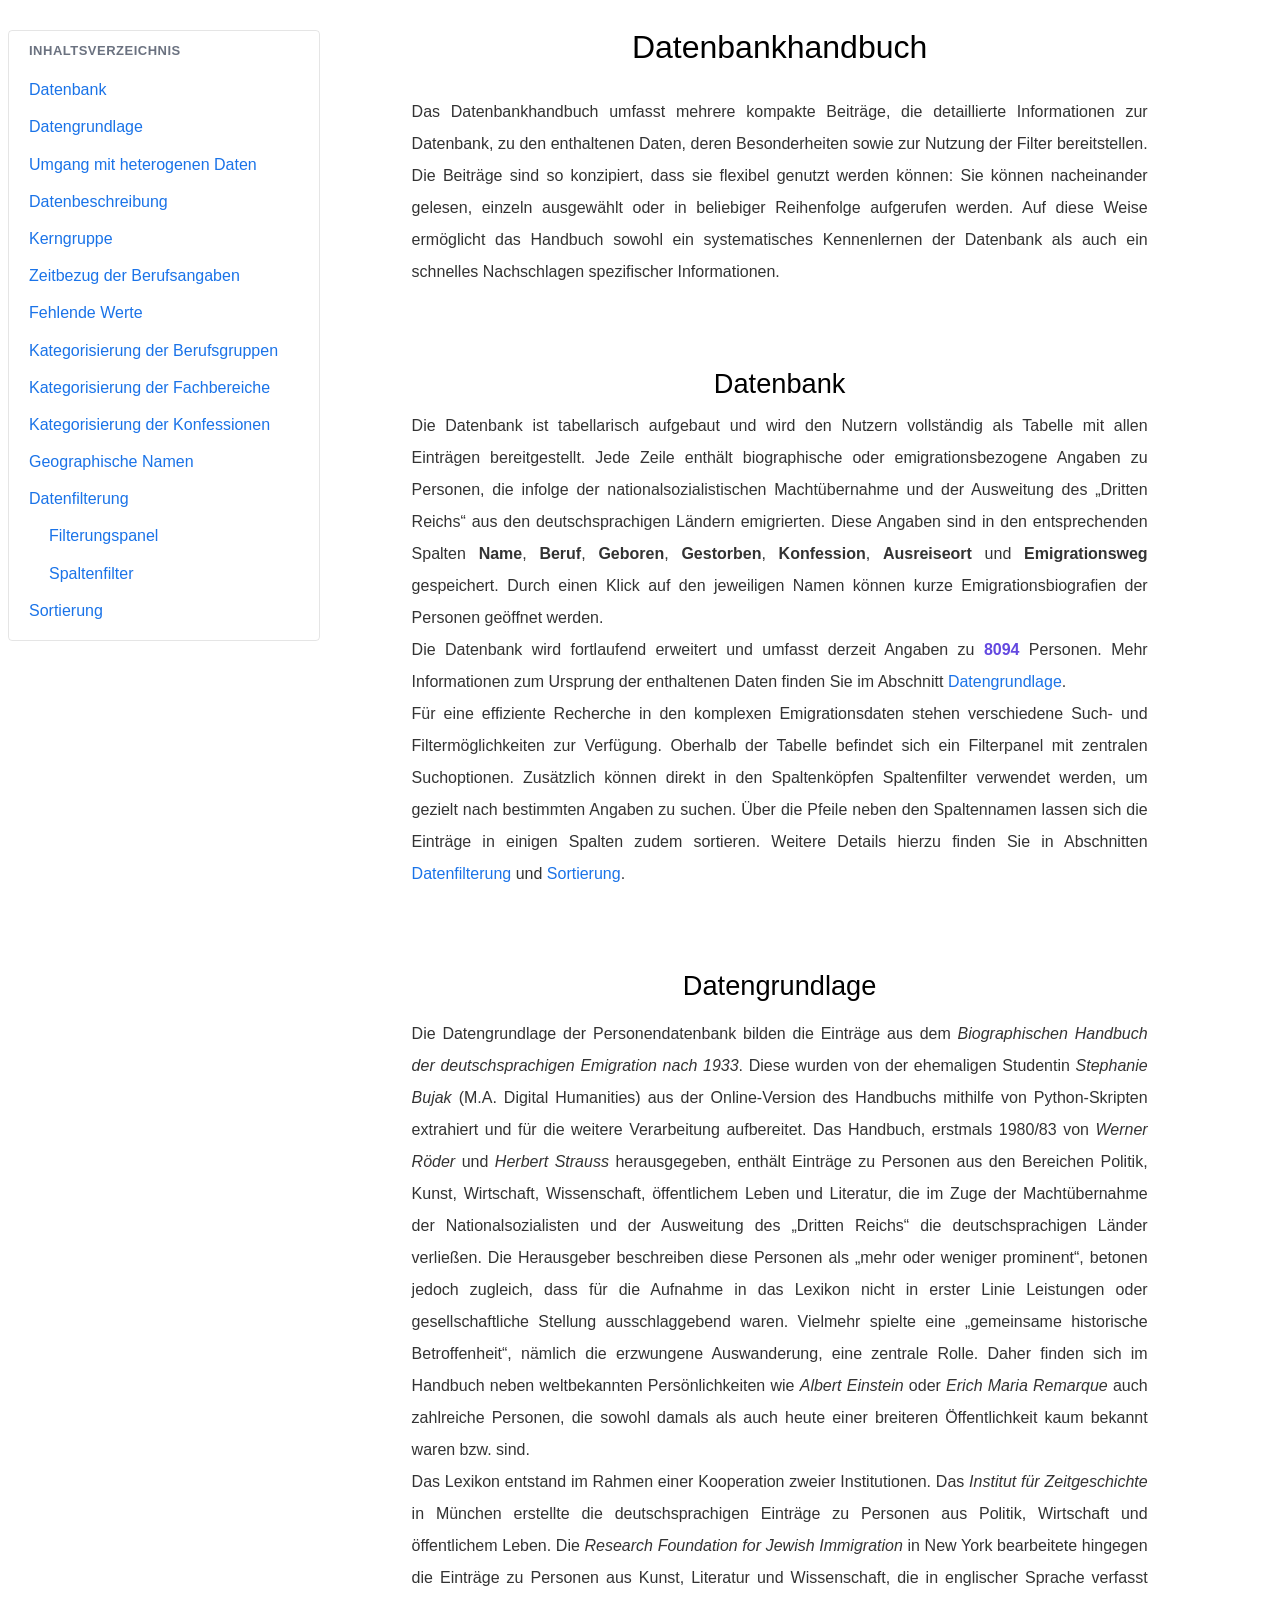
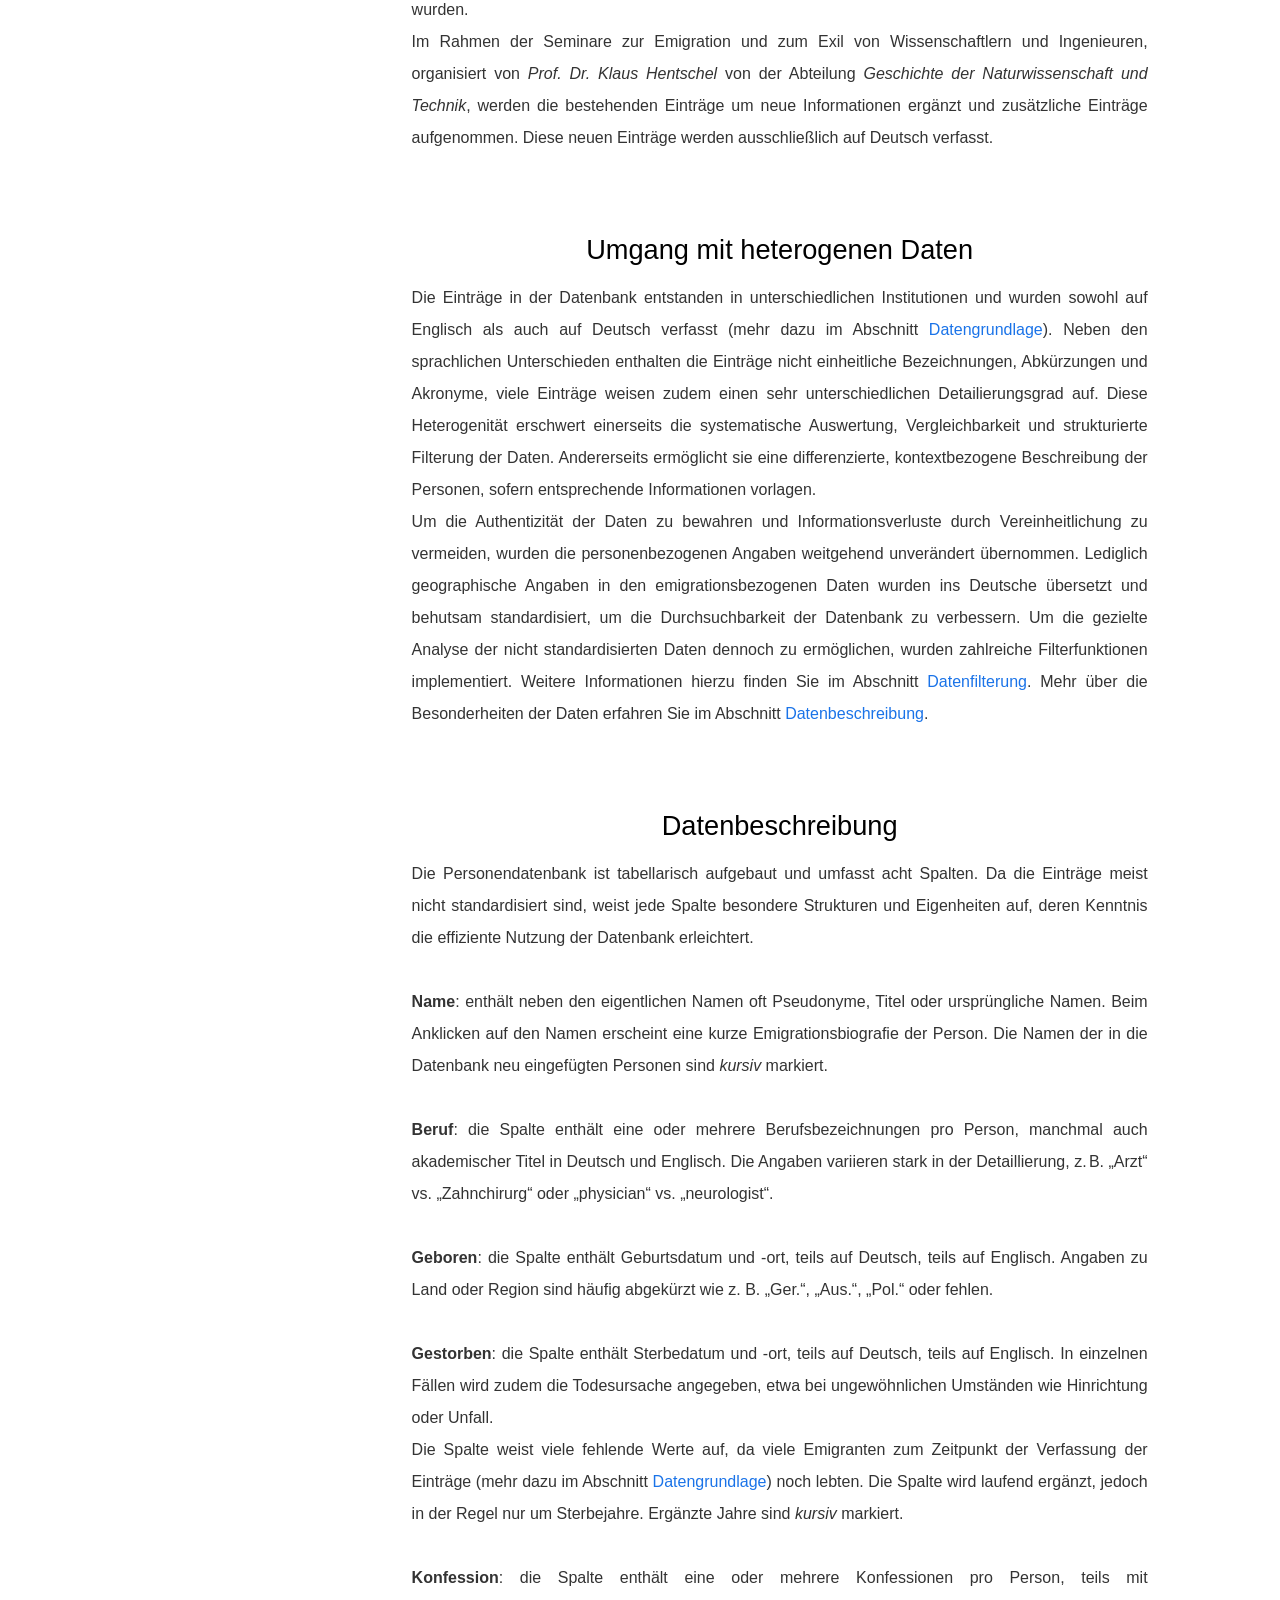
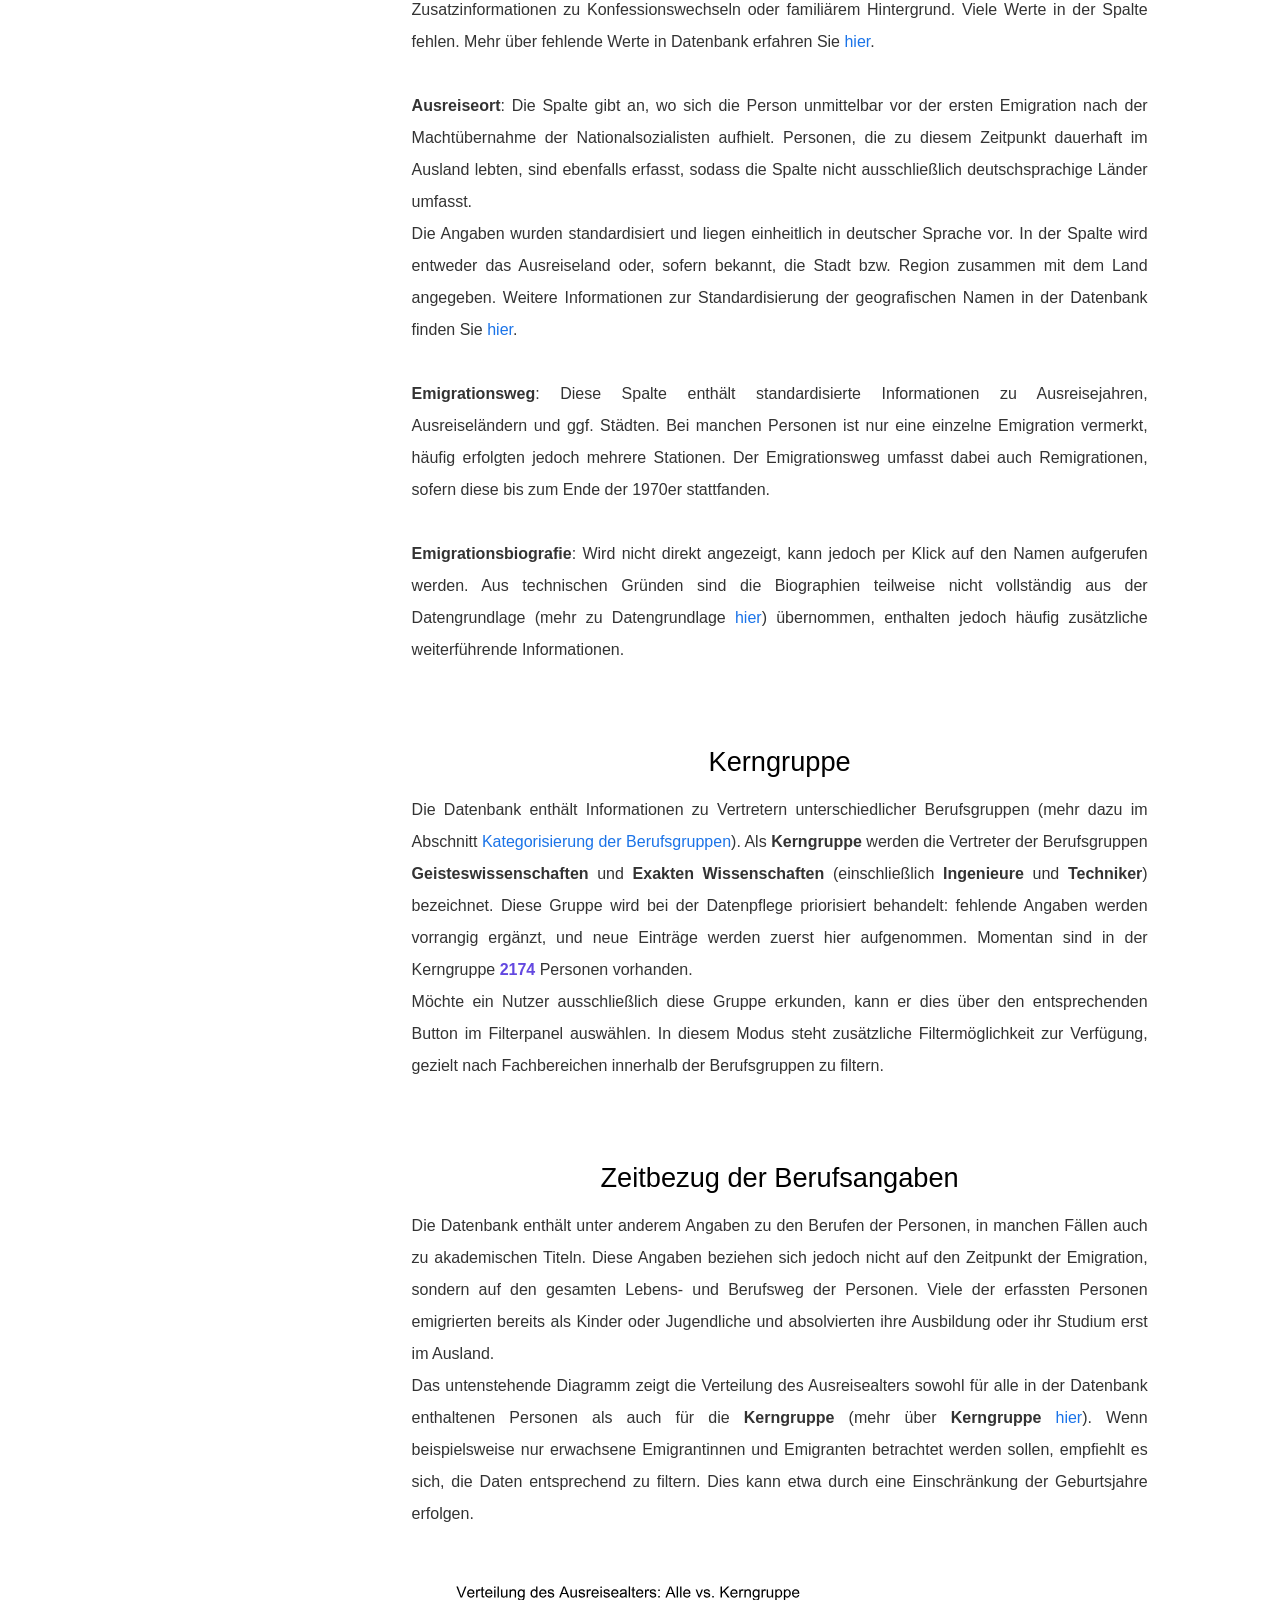
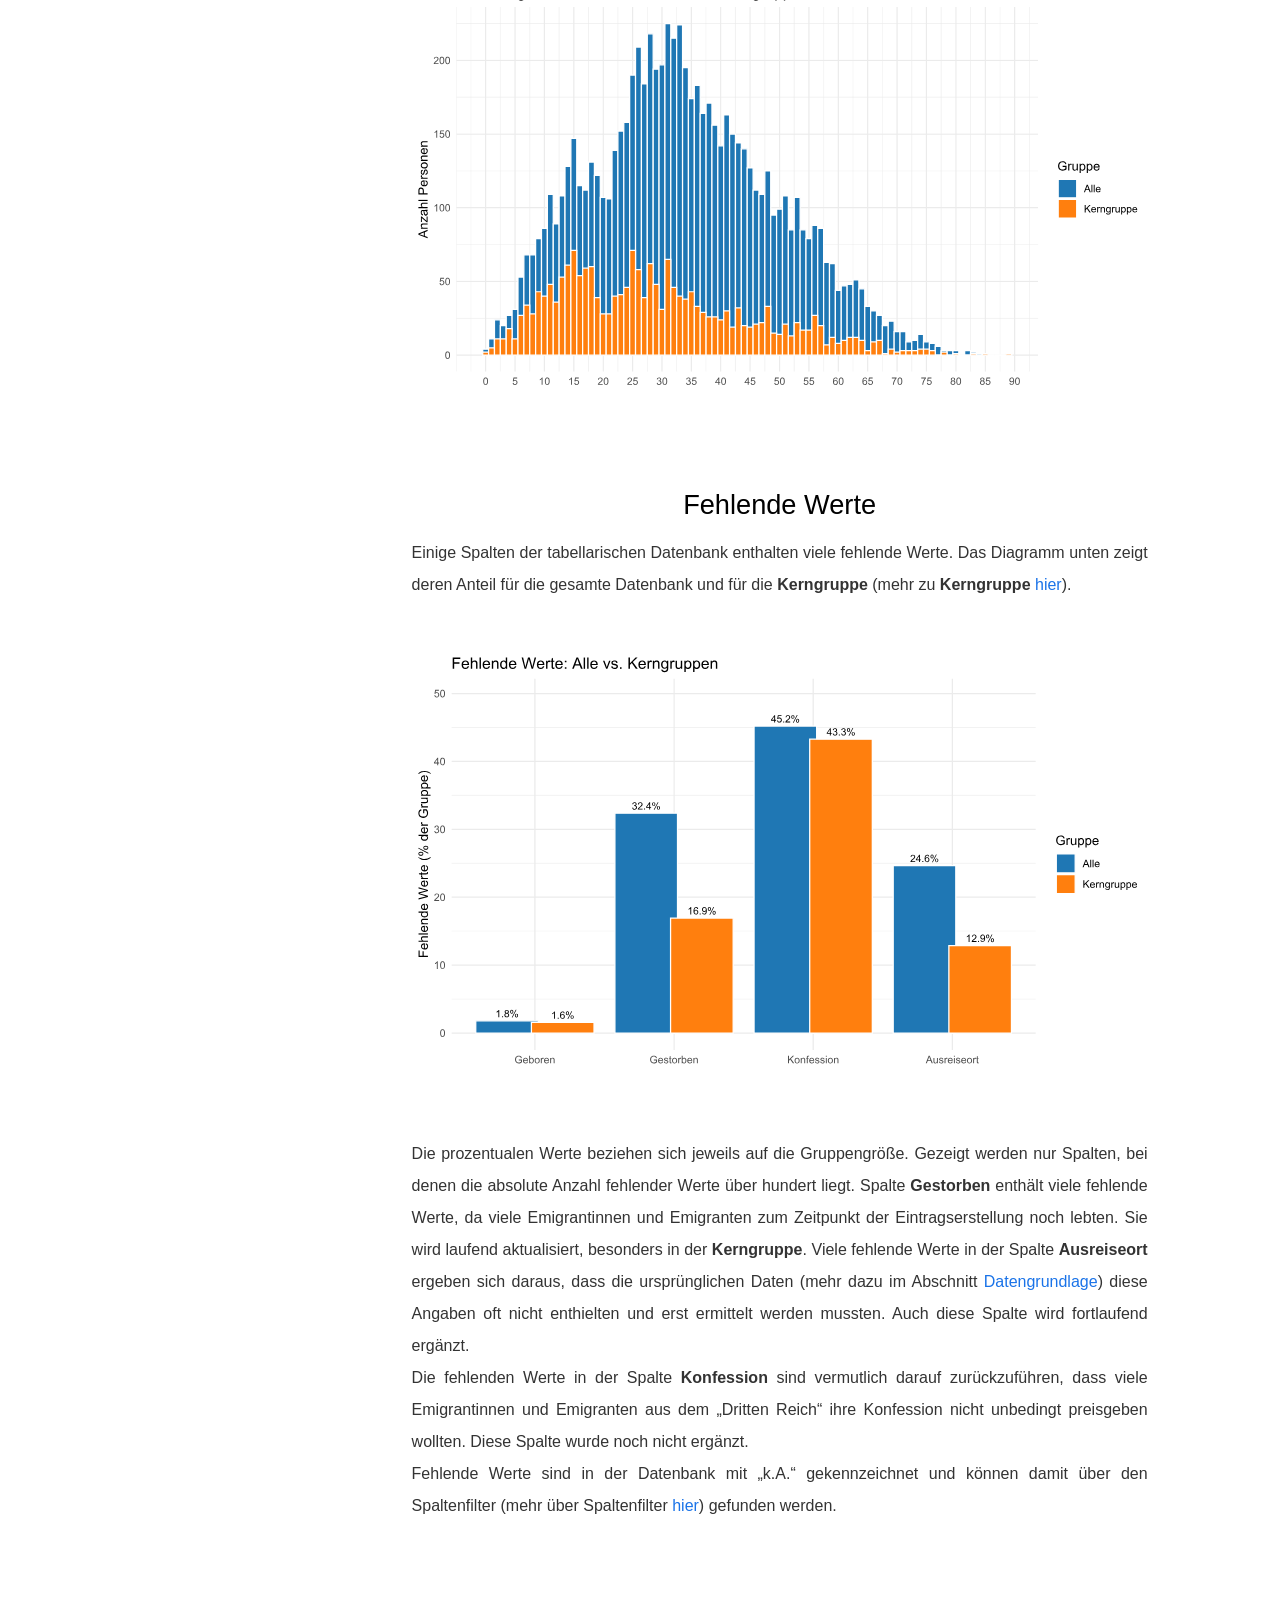
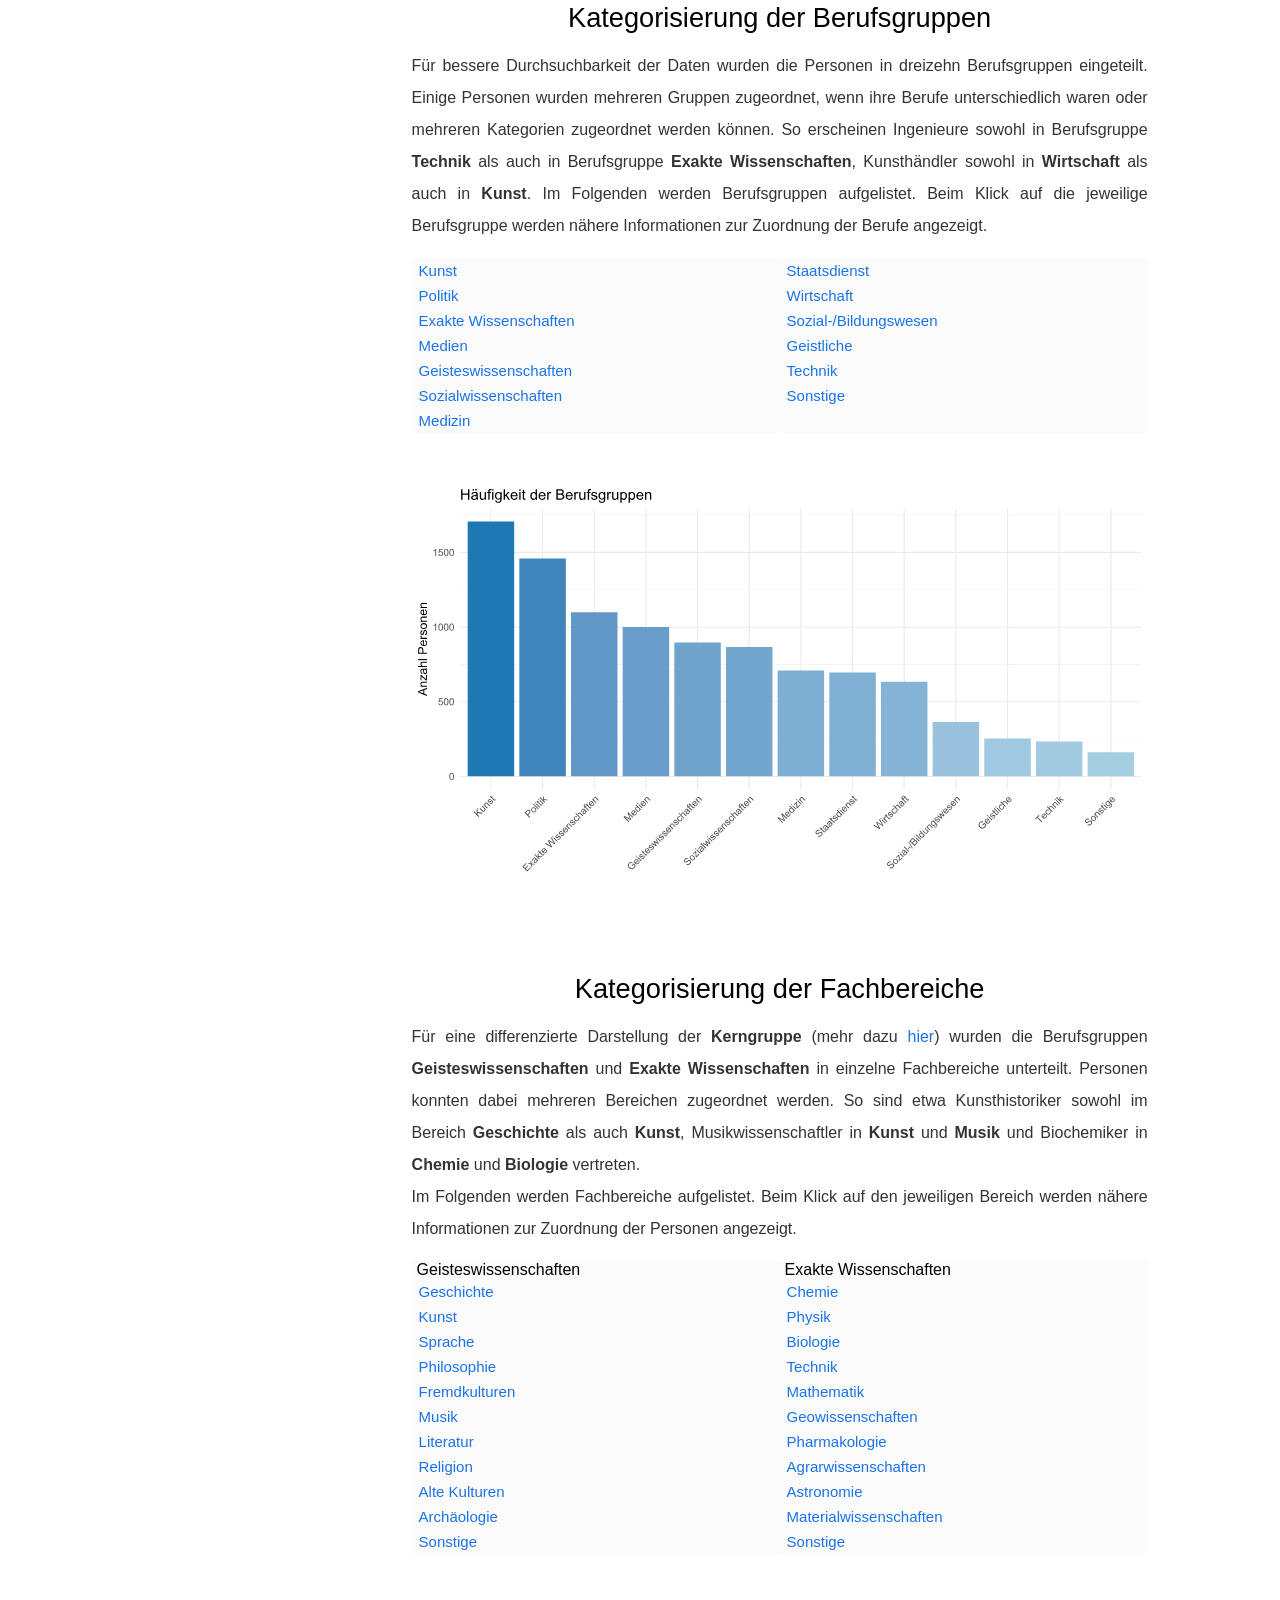
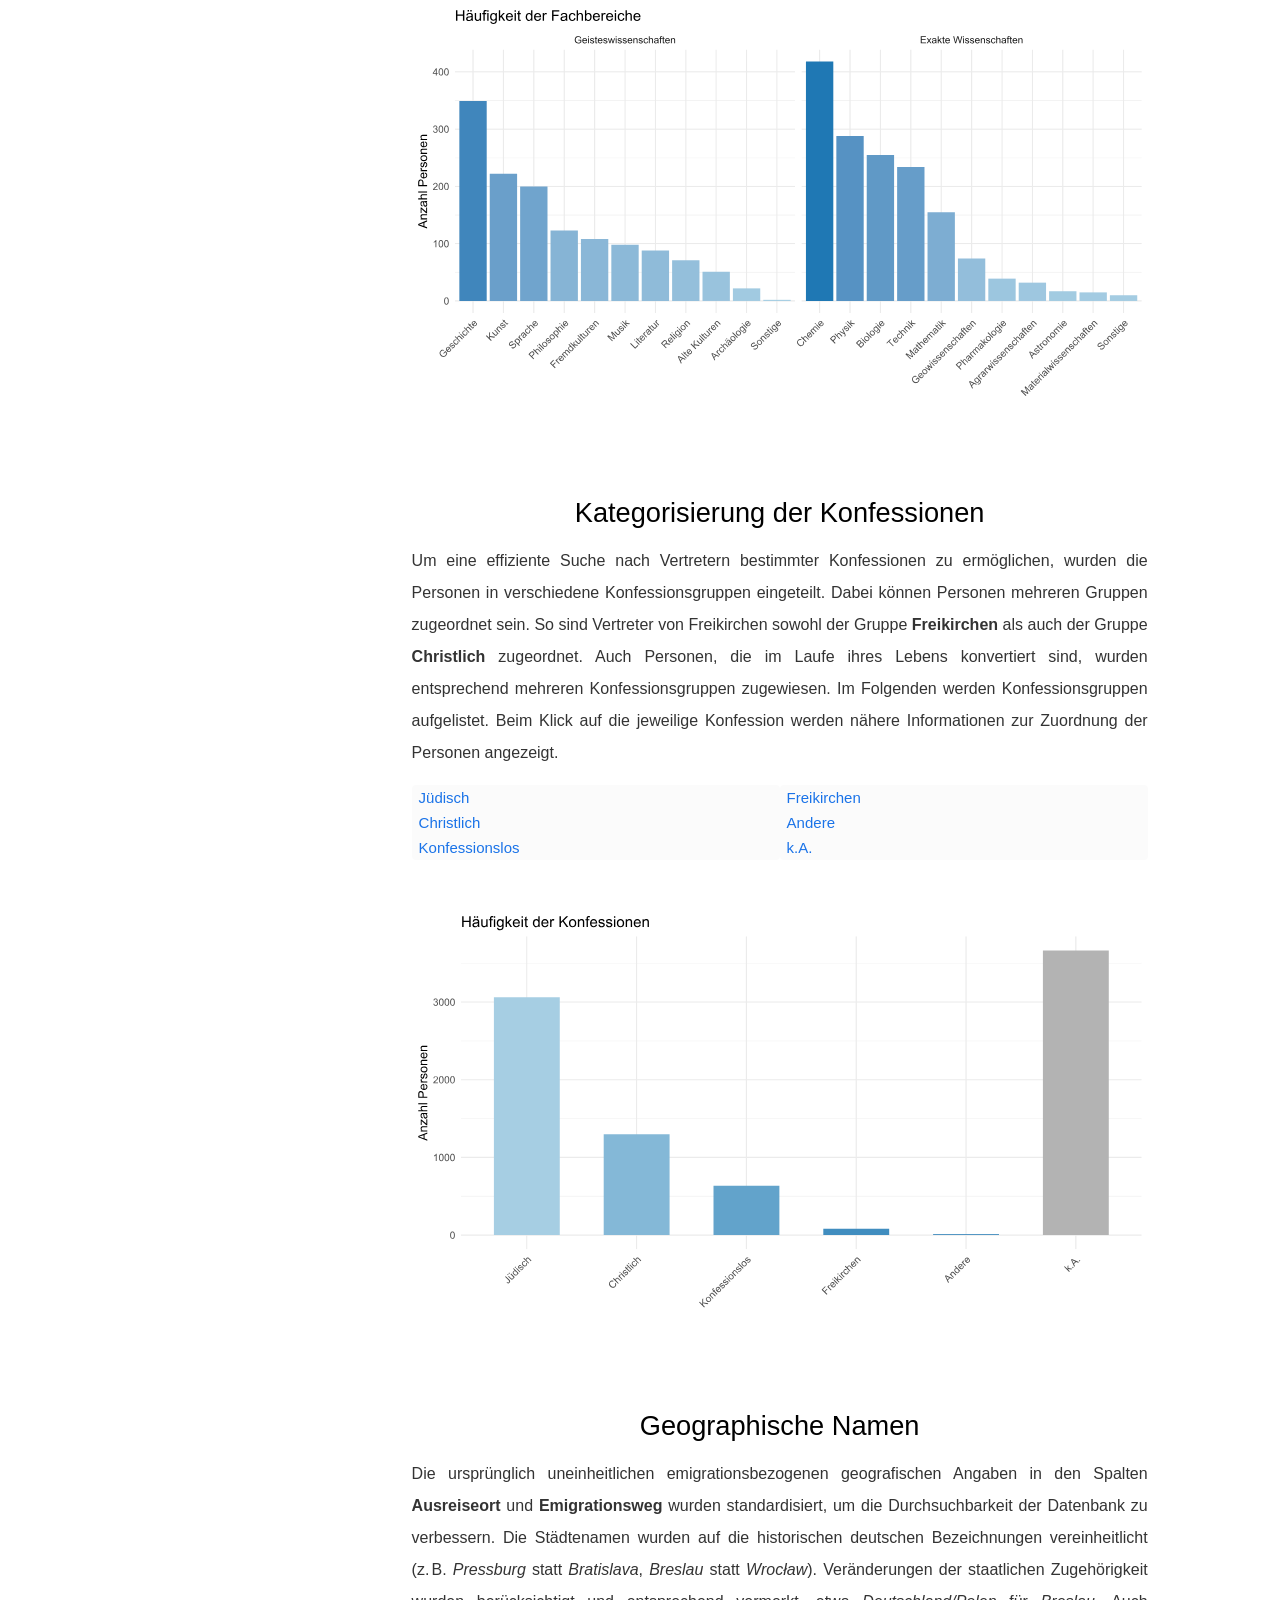
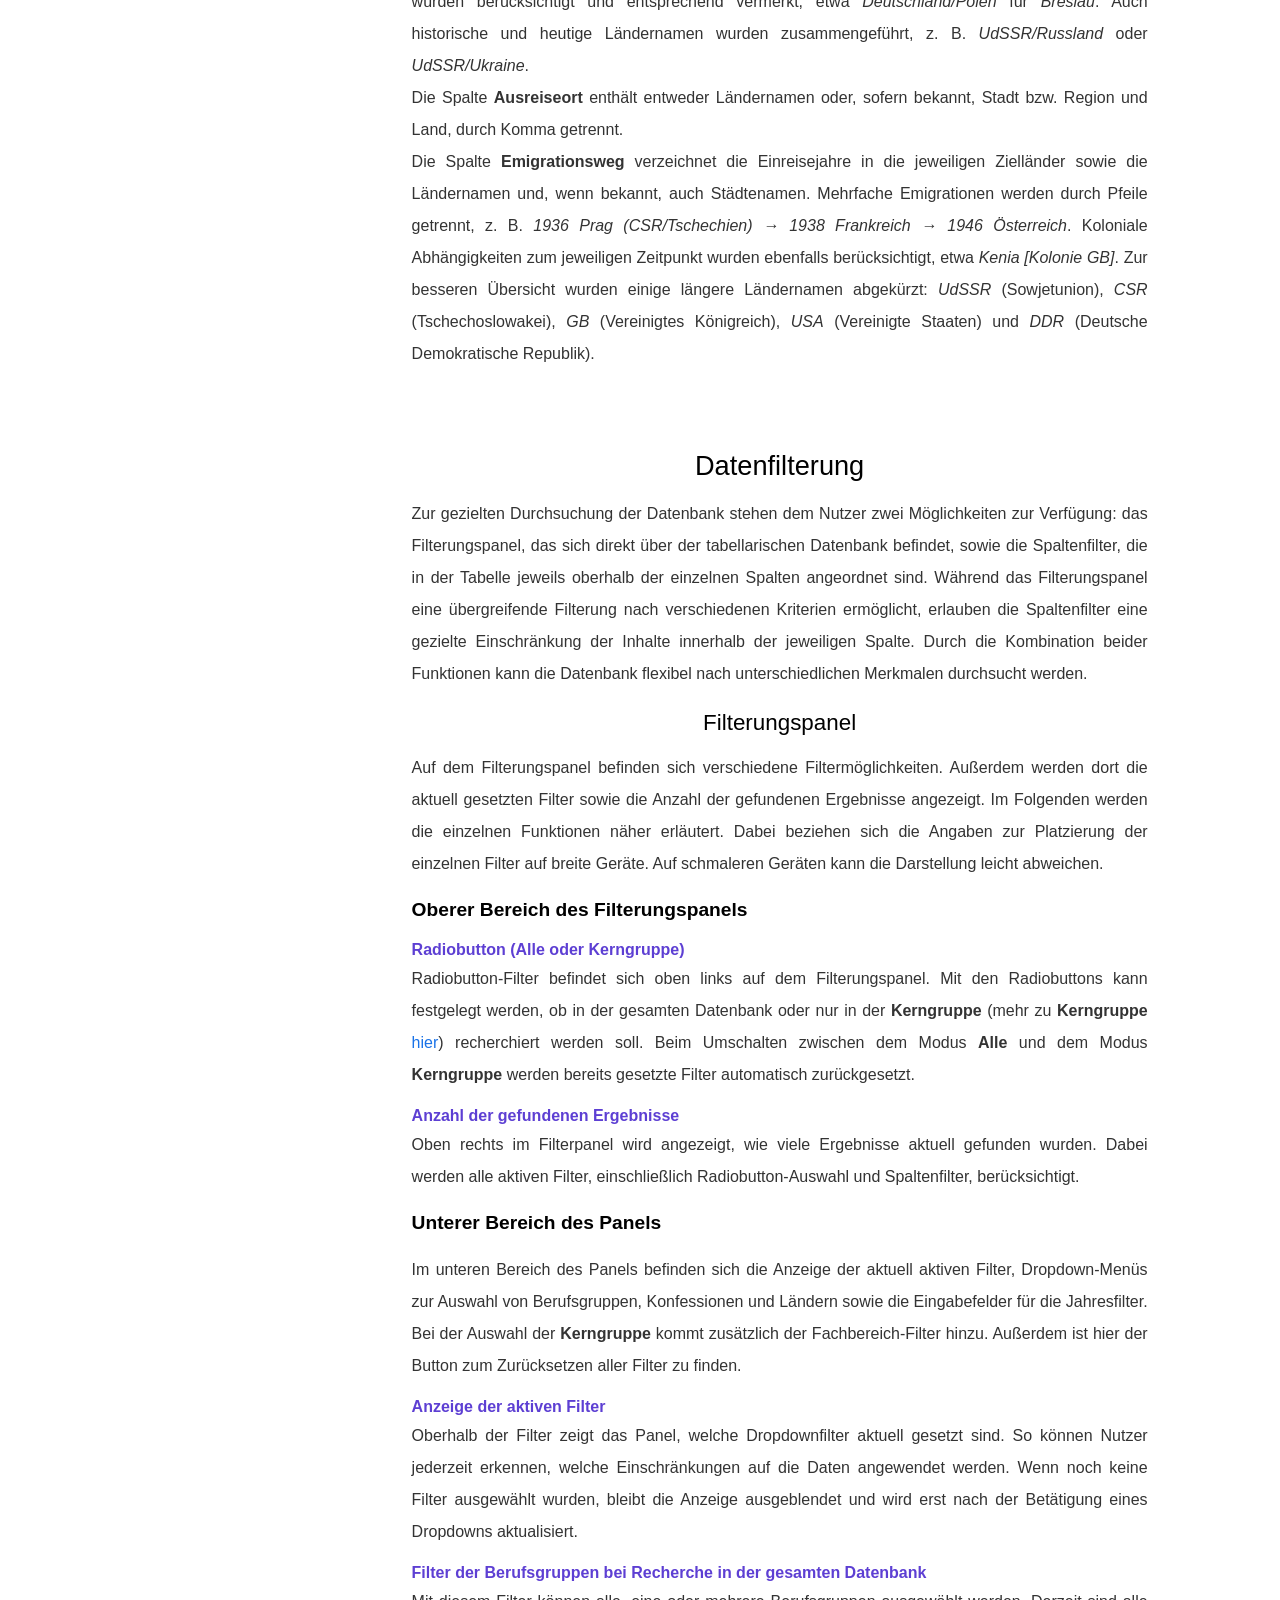
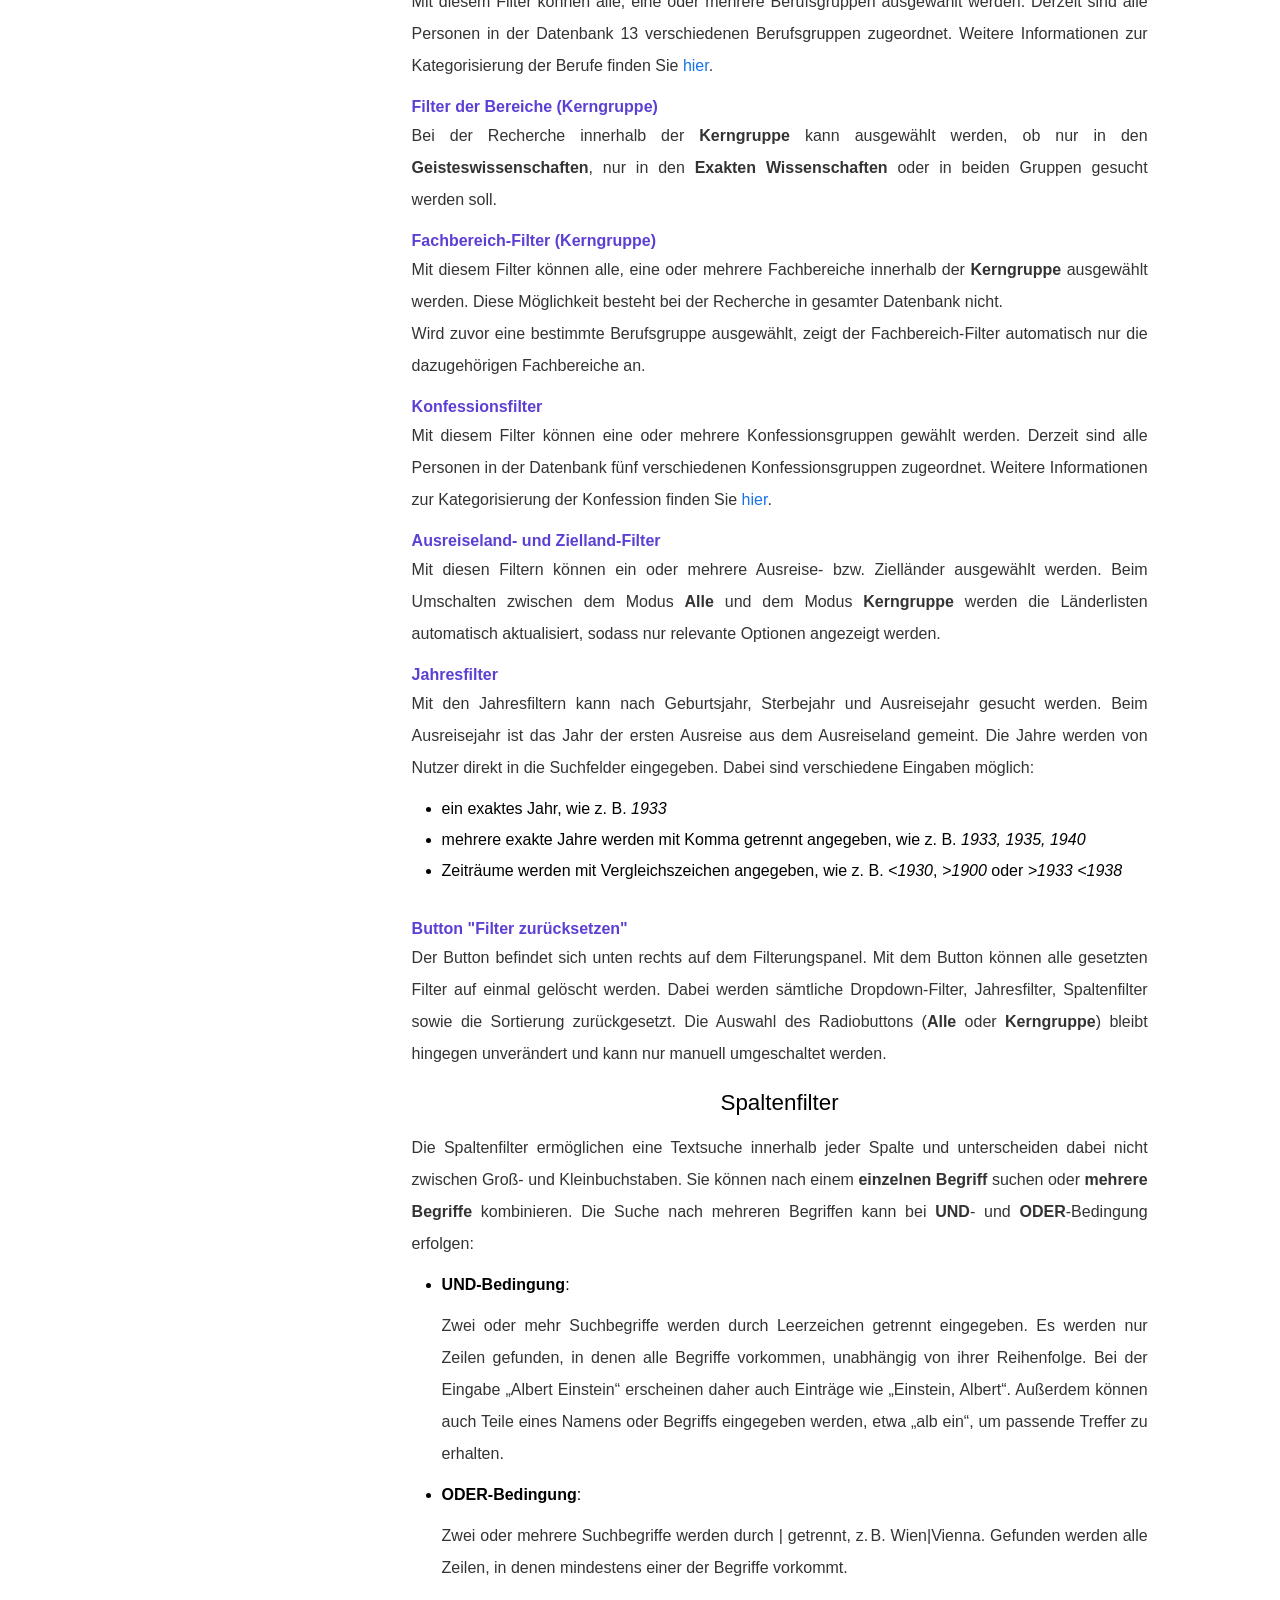
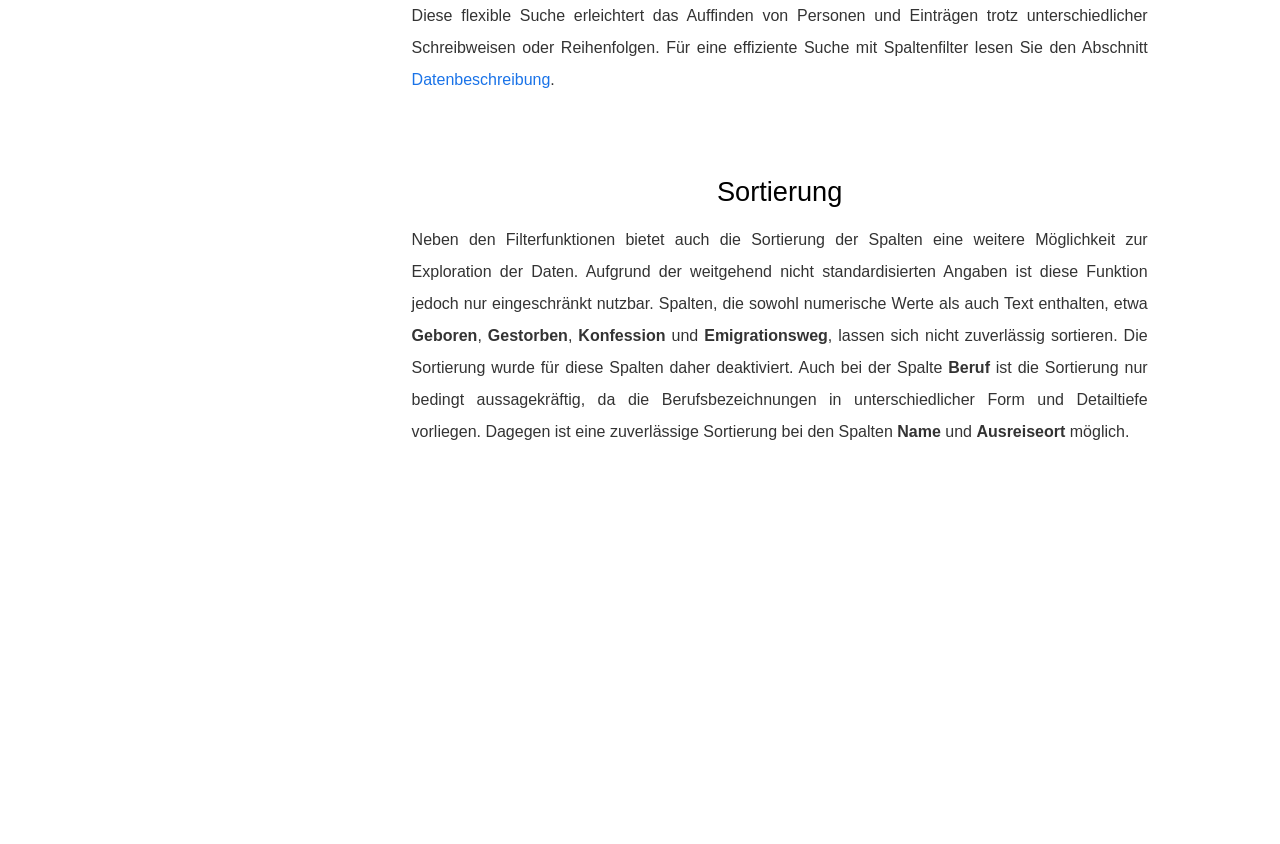
==== commit f88f809d: "Update Datenbeschreibung.html" ====
--- a/Datenbeschreibung.html
+++ b/Datenbeschreibung.html
@@ -899,8 +899,7 @@
                 Dropdown-Menüs zur Auswahl von Berufsgruppen,
                 Konfessionen und Ländern sowie die Eingabefelder
                 für die Jahresfilter. Bei der Auswahl der <b>Kerngruppe</b>
-                wird der Berufsgruppen-Filter zusätzlich um den
-                Fachbereich-Filter erweitert. Außerdem ist hier der
+                kommt zusätzlich der Fachbereich-Filter hinzu. Außerdem ist hier der
                 Button zum Zurücksetzen aller Filter zu finden.
             </p>
 
@@ -923,14 +922,14 @@
                 zugeordnet. Weitere Informationen zur Kategorisierung
                 der Berufe finden Sie <a href="#punkt8" class="interner-link">hier</a>.
             </p>
-            <h4>Filter der Berufsgruppen in der Kerngruppe</h4>
+            <h4>Filter der Bereiche (Kerngruppe)</h4>
             <p class="top">
                 Bei der Recherche innerhalb der <b>Kerngruppe</b>
                 kann ausgewählt werden, ob nur in den <b>Geisteswissenschaften</b>,
                 nur in den <b>Exakten Wissenschaften</b> oder in beiden Gruppen
                 gesucht werden soll.
             </p>
-            <h4>Fachbereich-Filter (nur in der Kerngruppe) </h4>
+            <h4>Fachbereich-Filter (Kerngruppe) </h4>
             <p class="top">
                 Mit diesem Filter können alle, eine oder mehrere
                 Fachbereiche innerhalb der <b>Kerngruppe</b> ausgewählt werden.
@@ -1056,4 +1055,4 @@
         </main>
     </div>
 </body>
-</html>+</html>
--- a/assets/css/styles_dat.css
+++ b/assets/css/styles_dat.css
@@ -267,16 +267,20 @@
 .mobile {
     display: none;
 }
+
 /*Media Queries*/
 @media (min-width: 769px) and (max-width: 1024px) {
-    .content {
-        margin-bottom: 80%;
+        .content {
+        border-bottom: 90%;
     }
 }
 
 @media (max-width: 768px) {
     .layout {
         flex-direction: column;
+    }
+        .content {
+        border-bottom: 90%;
     }
 
     #toc {
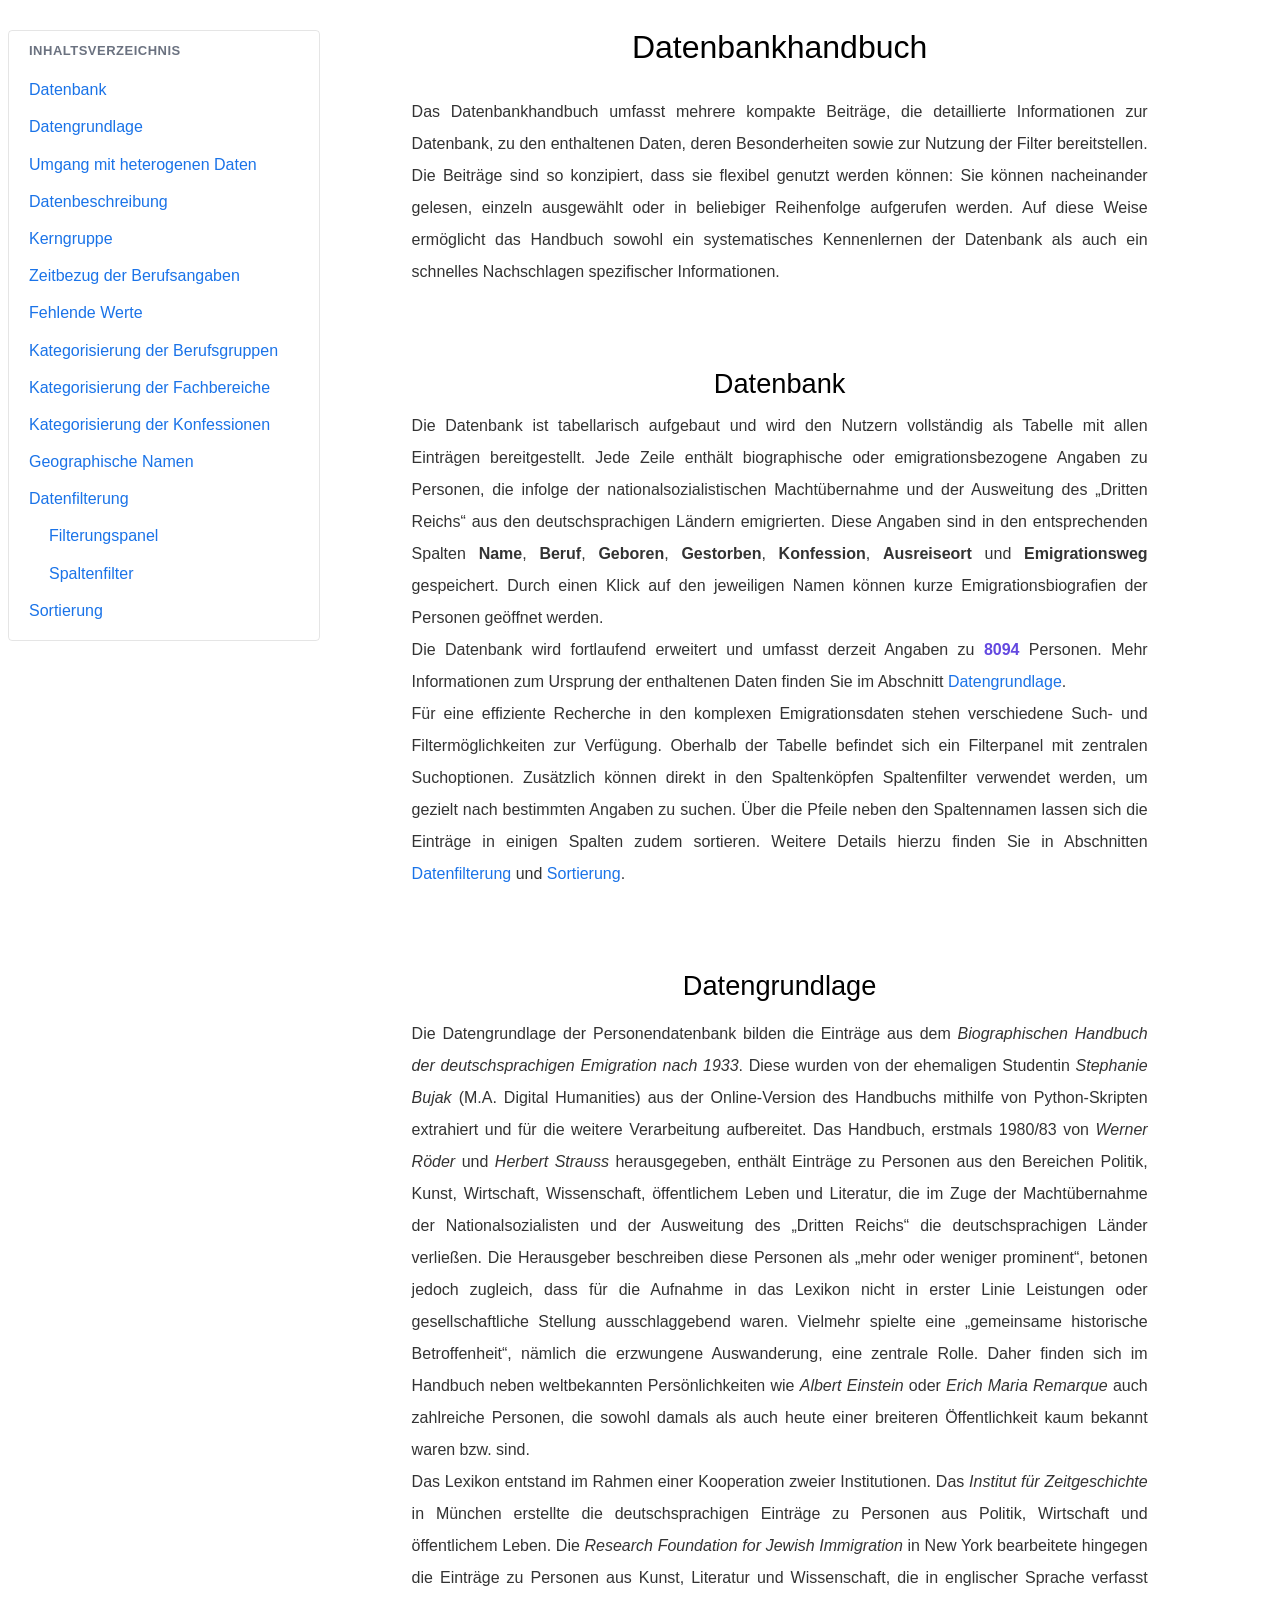
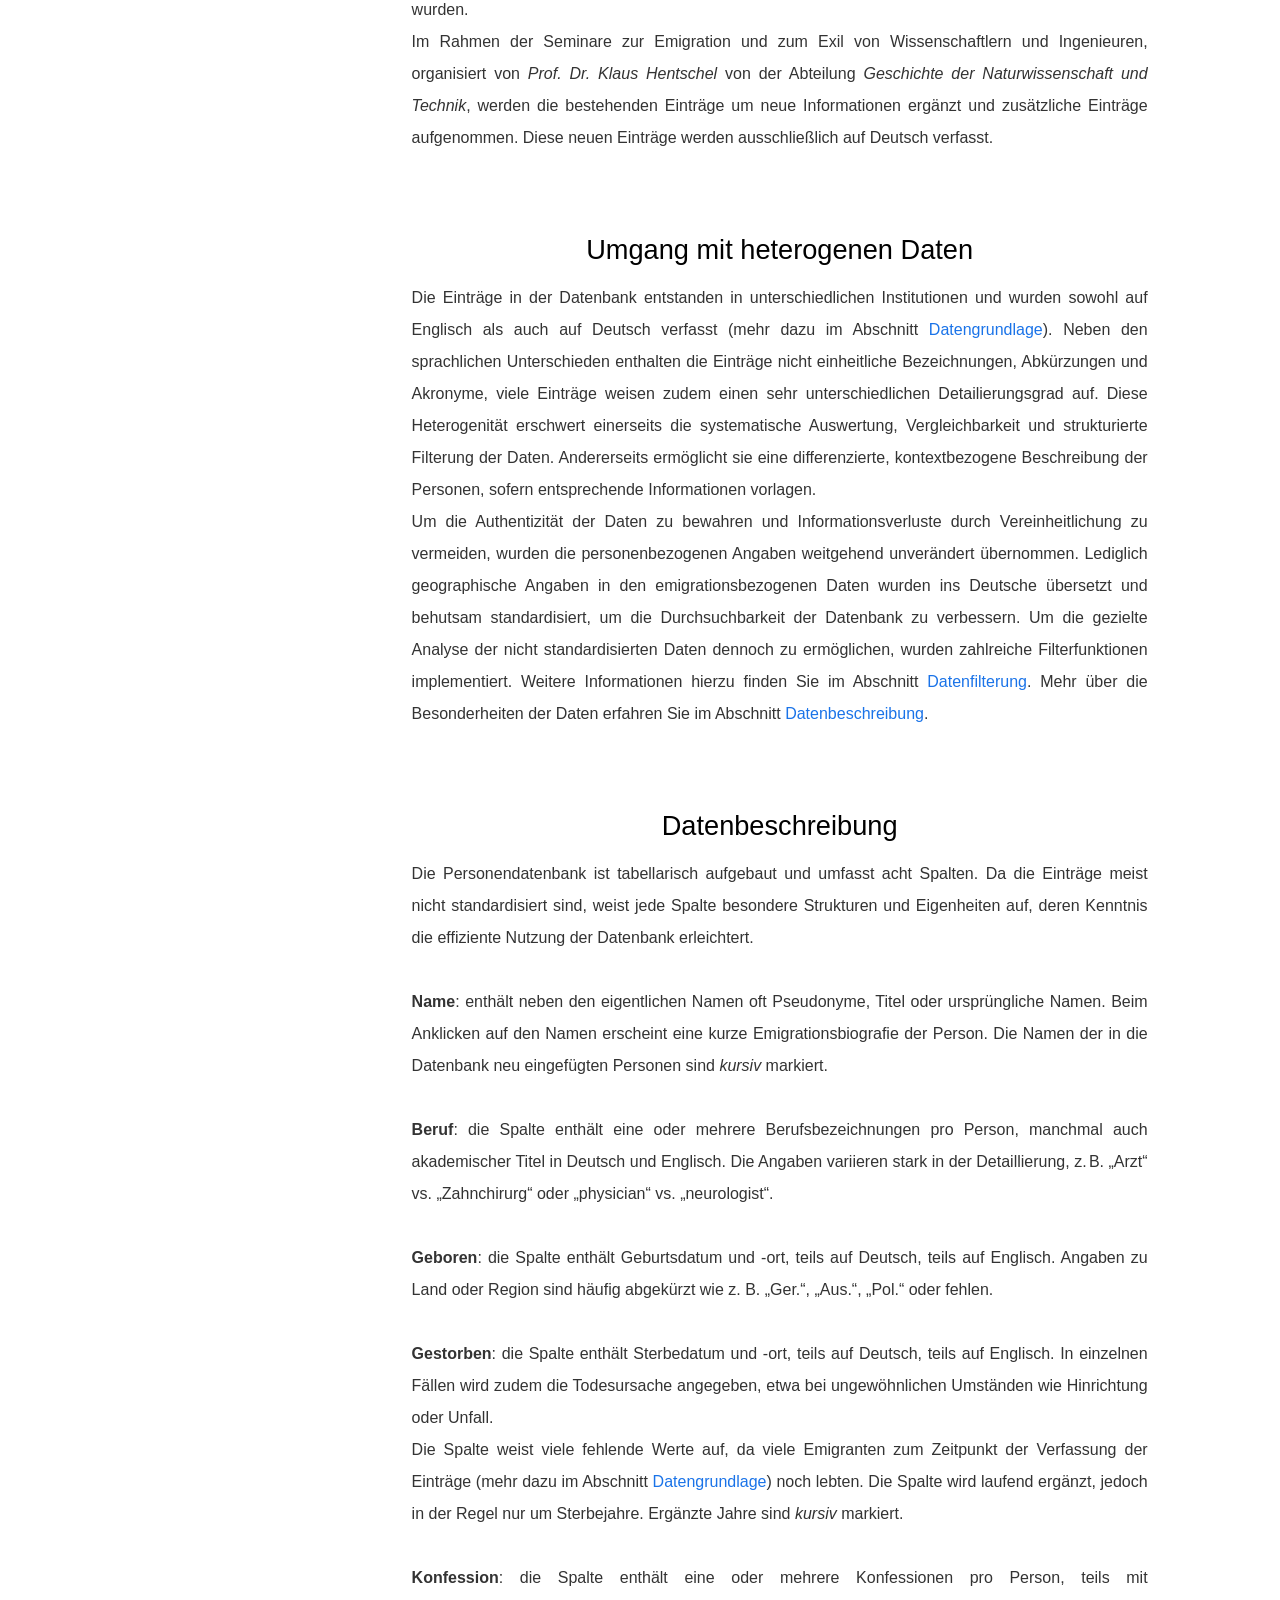
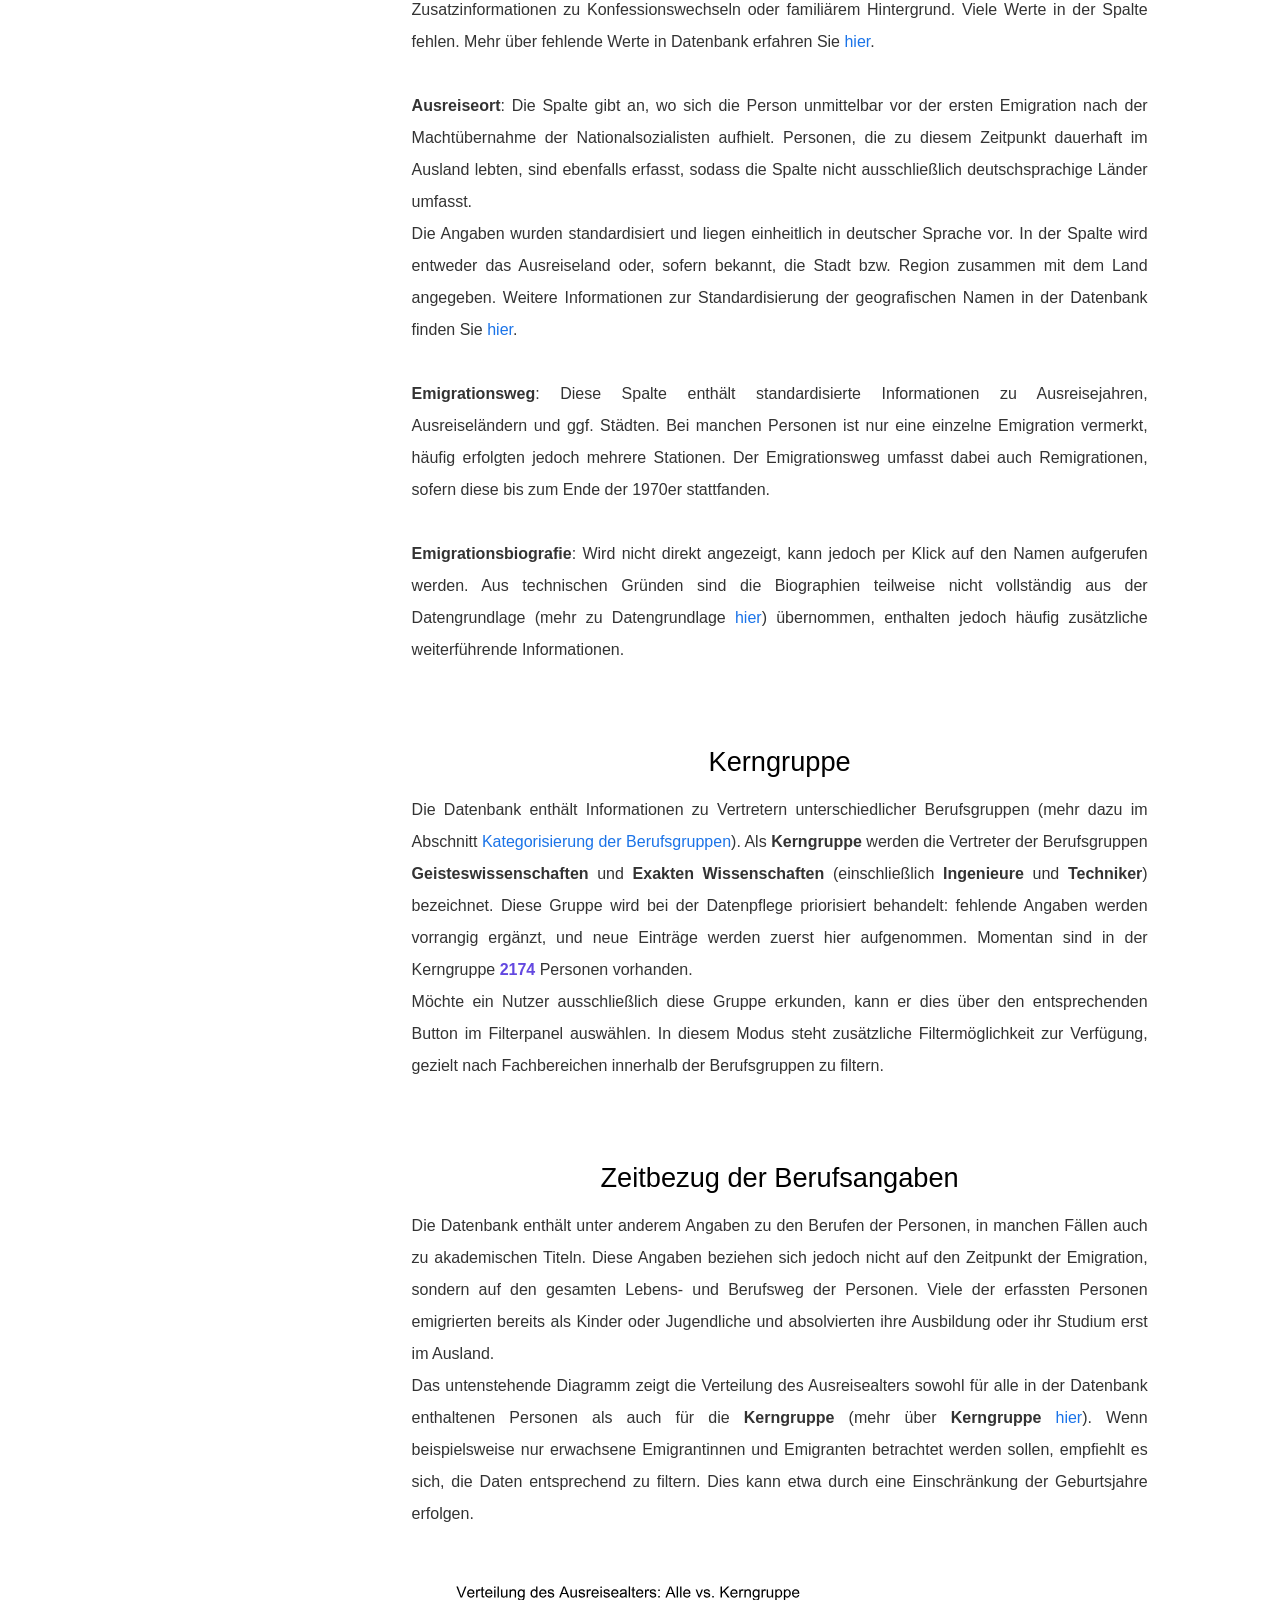
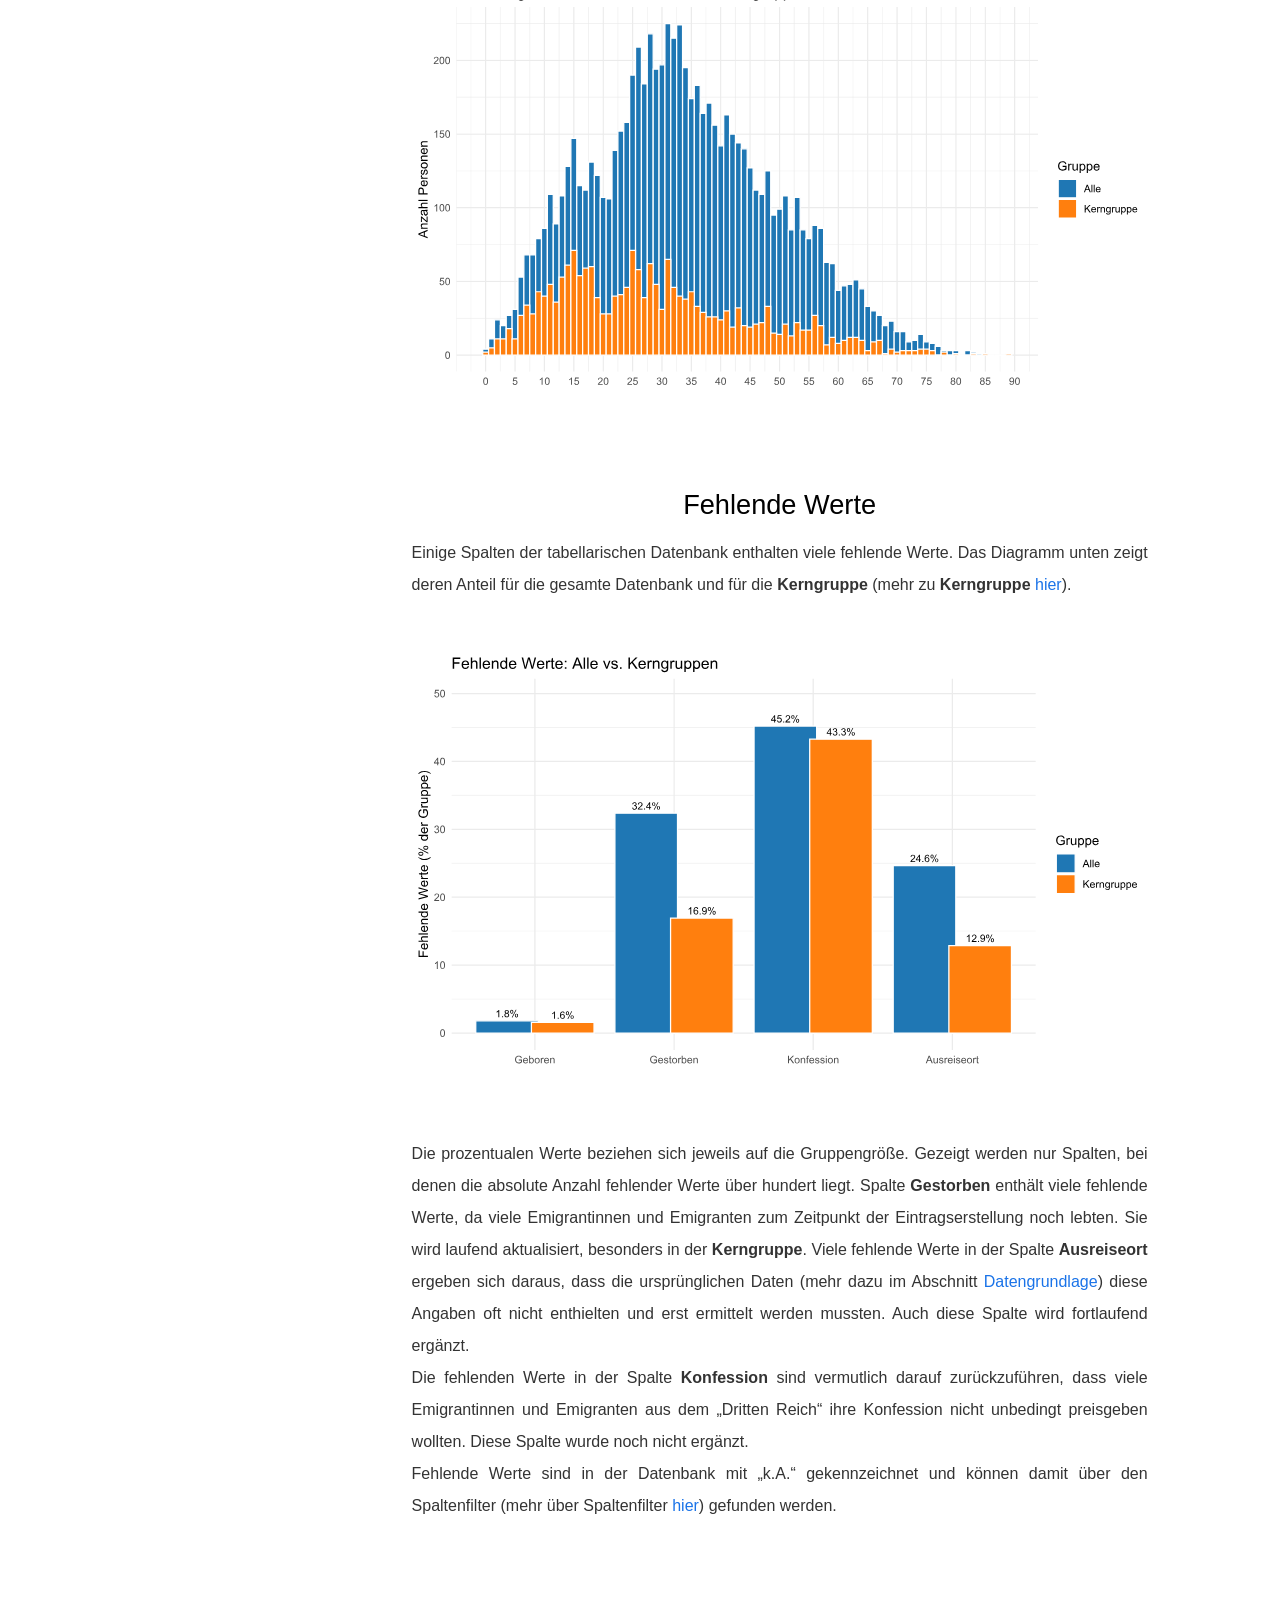
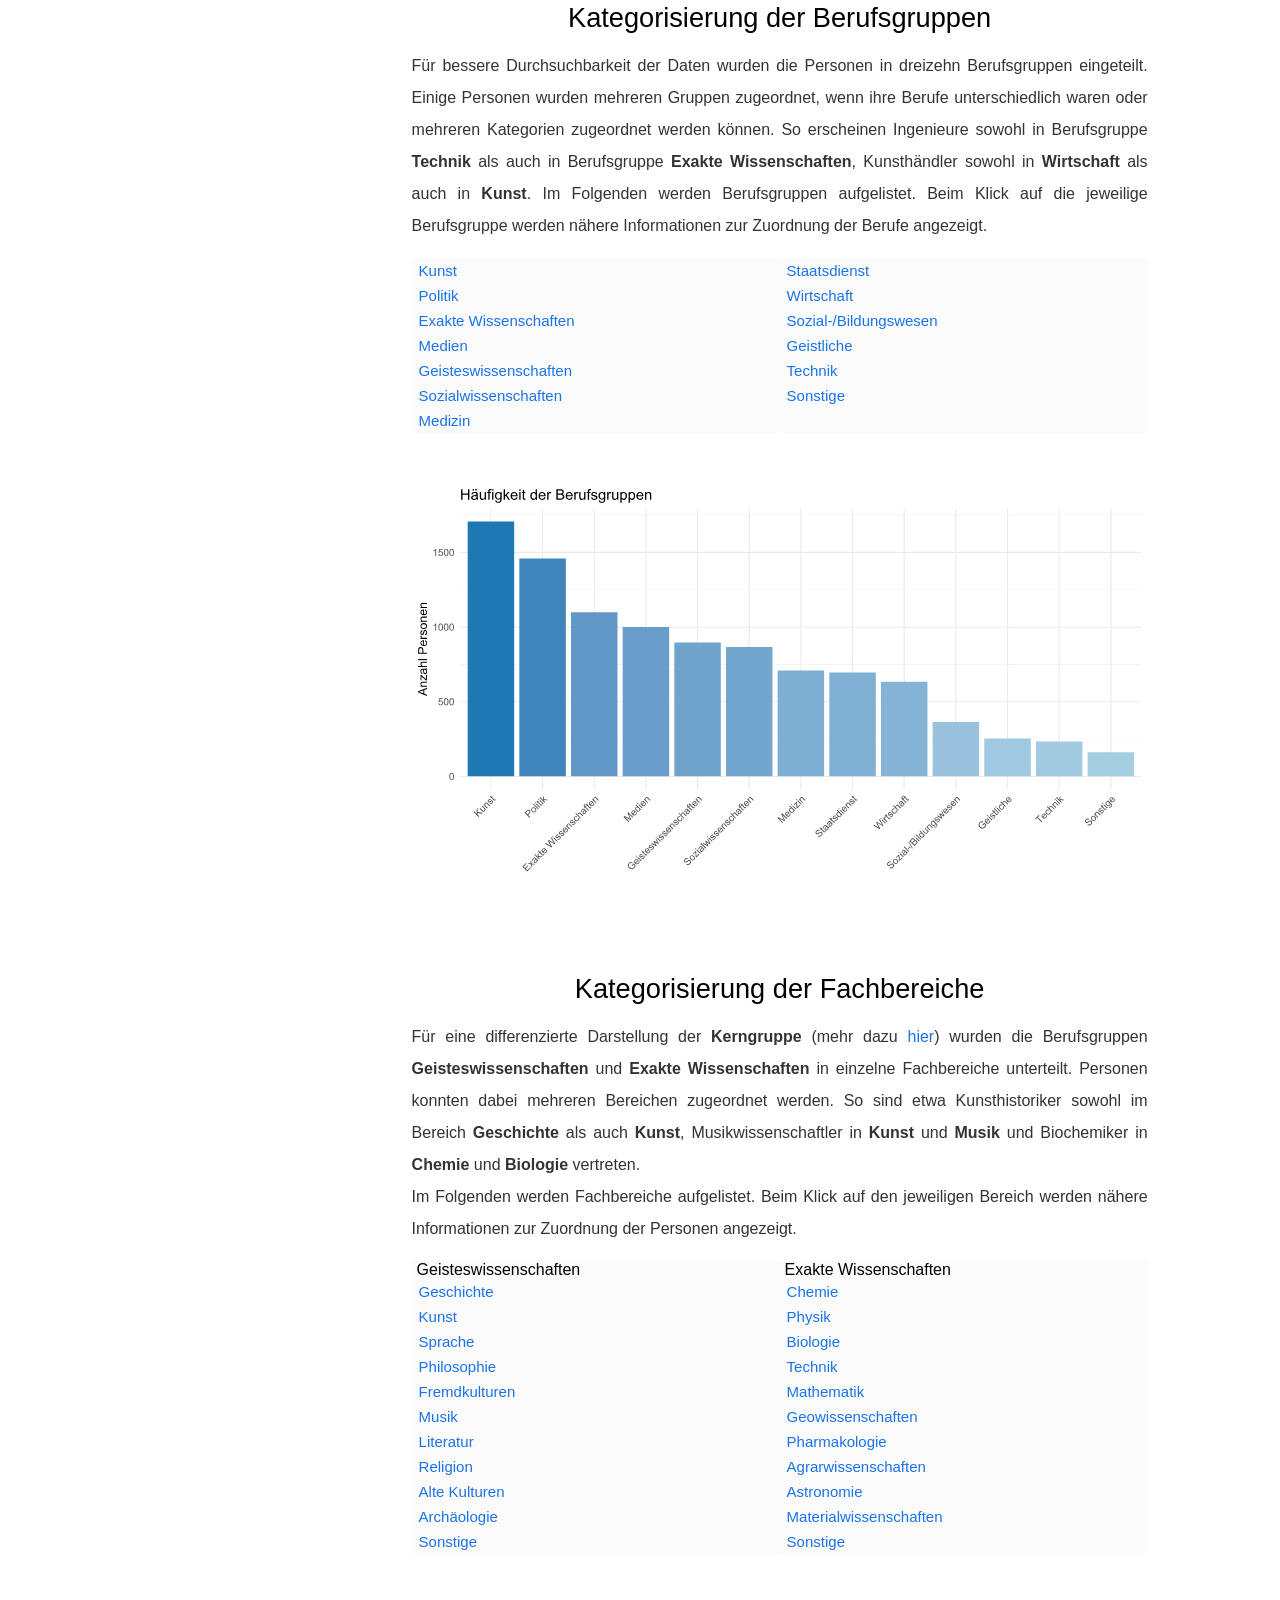
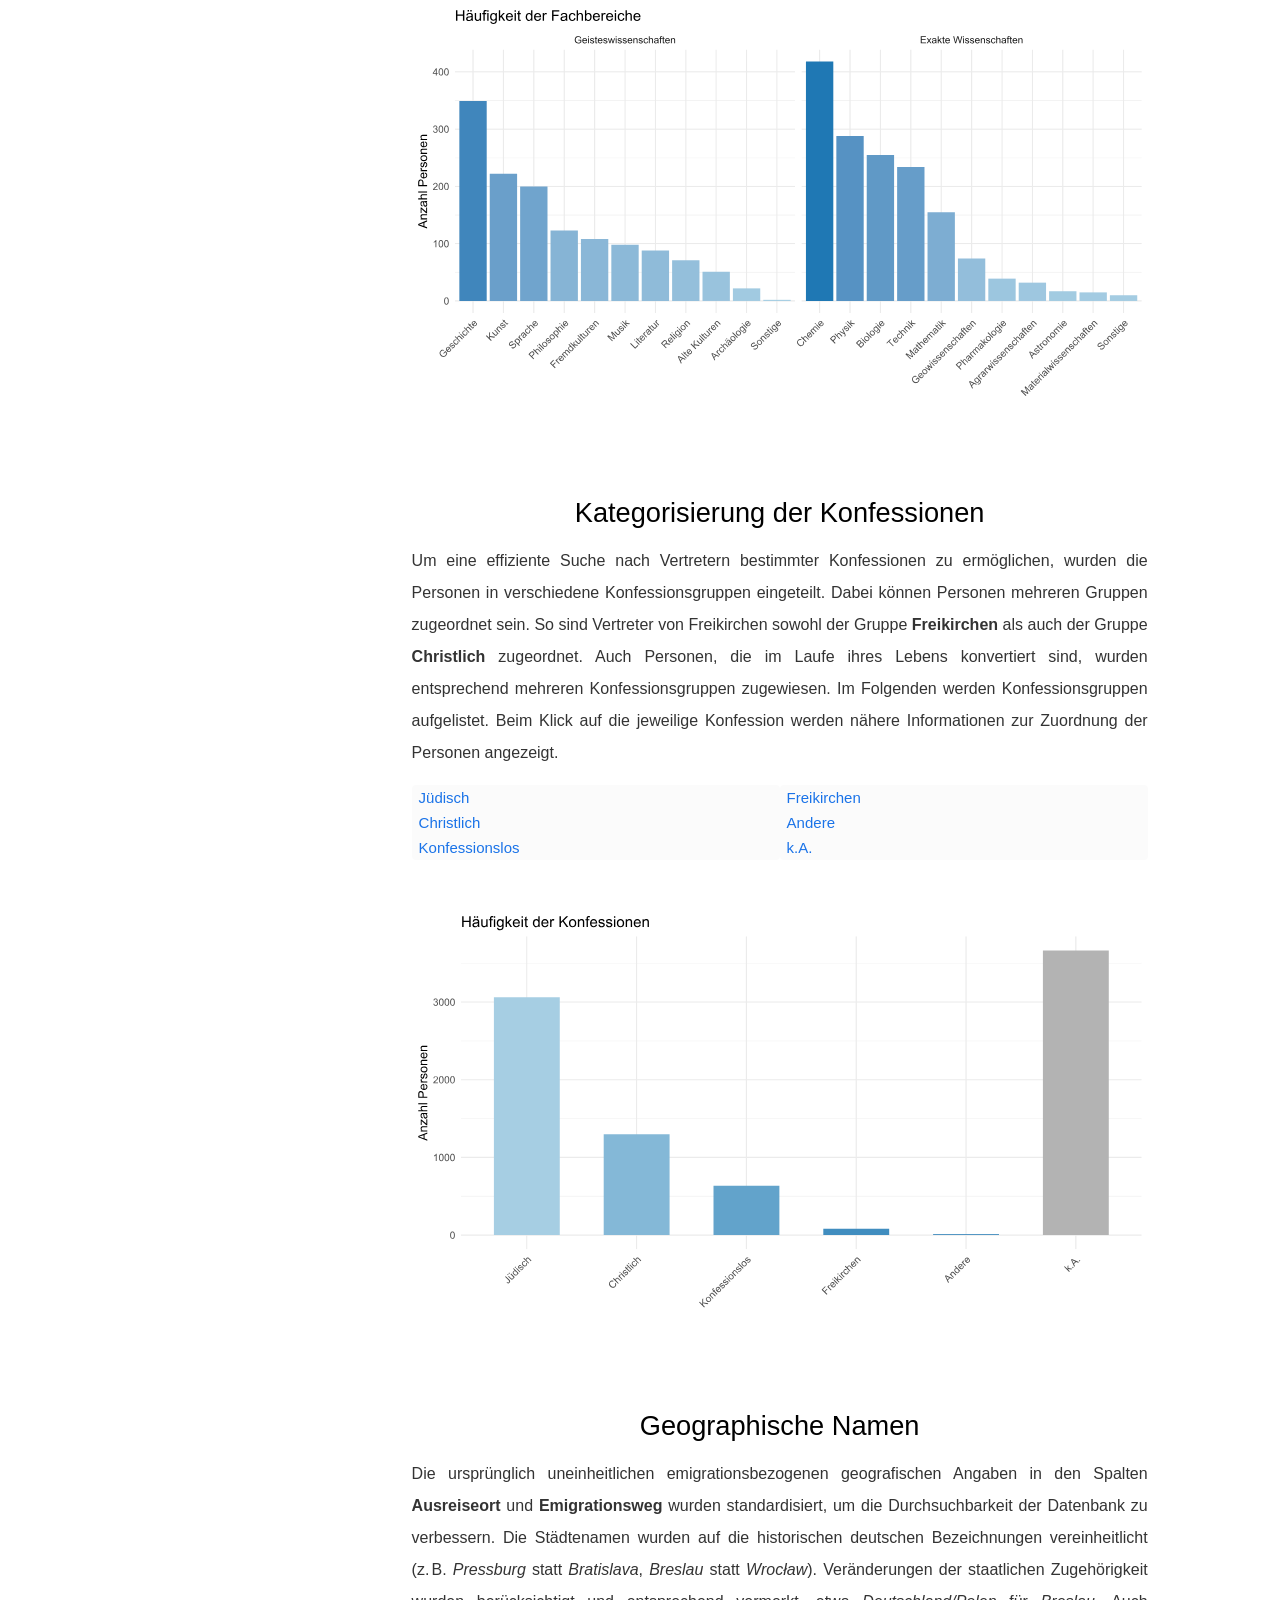
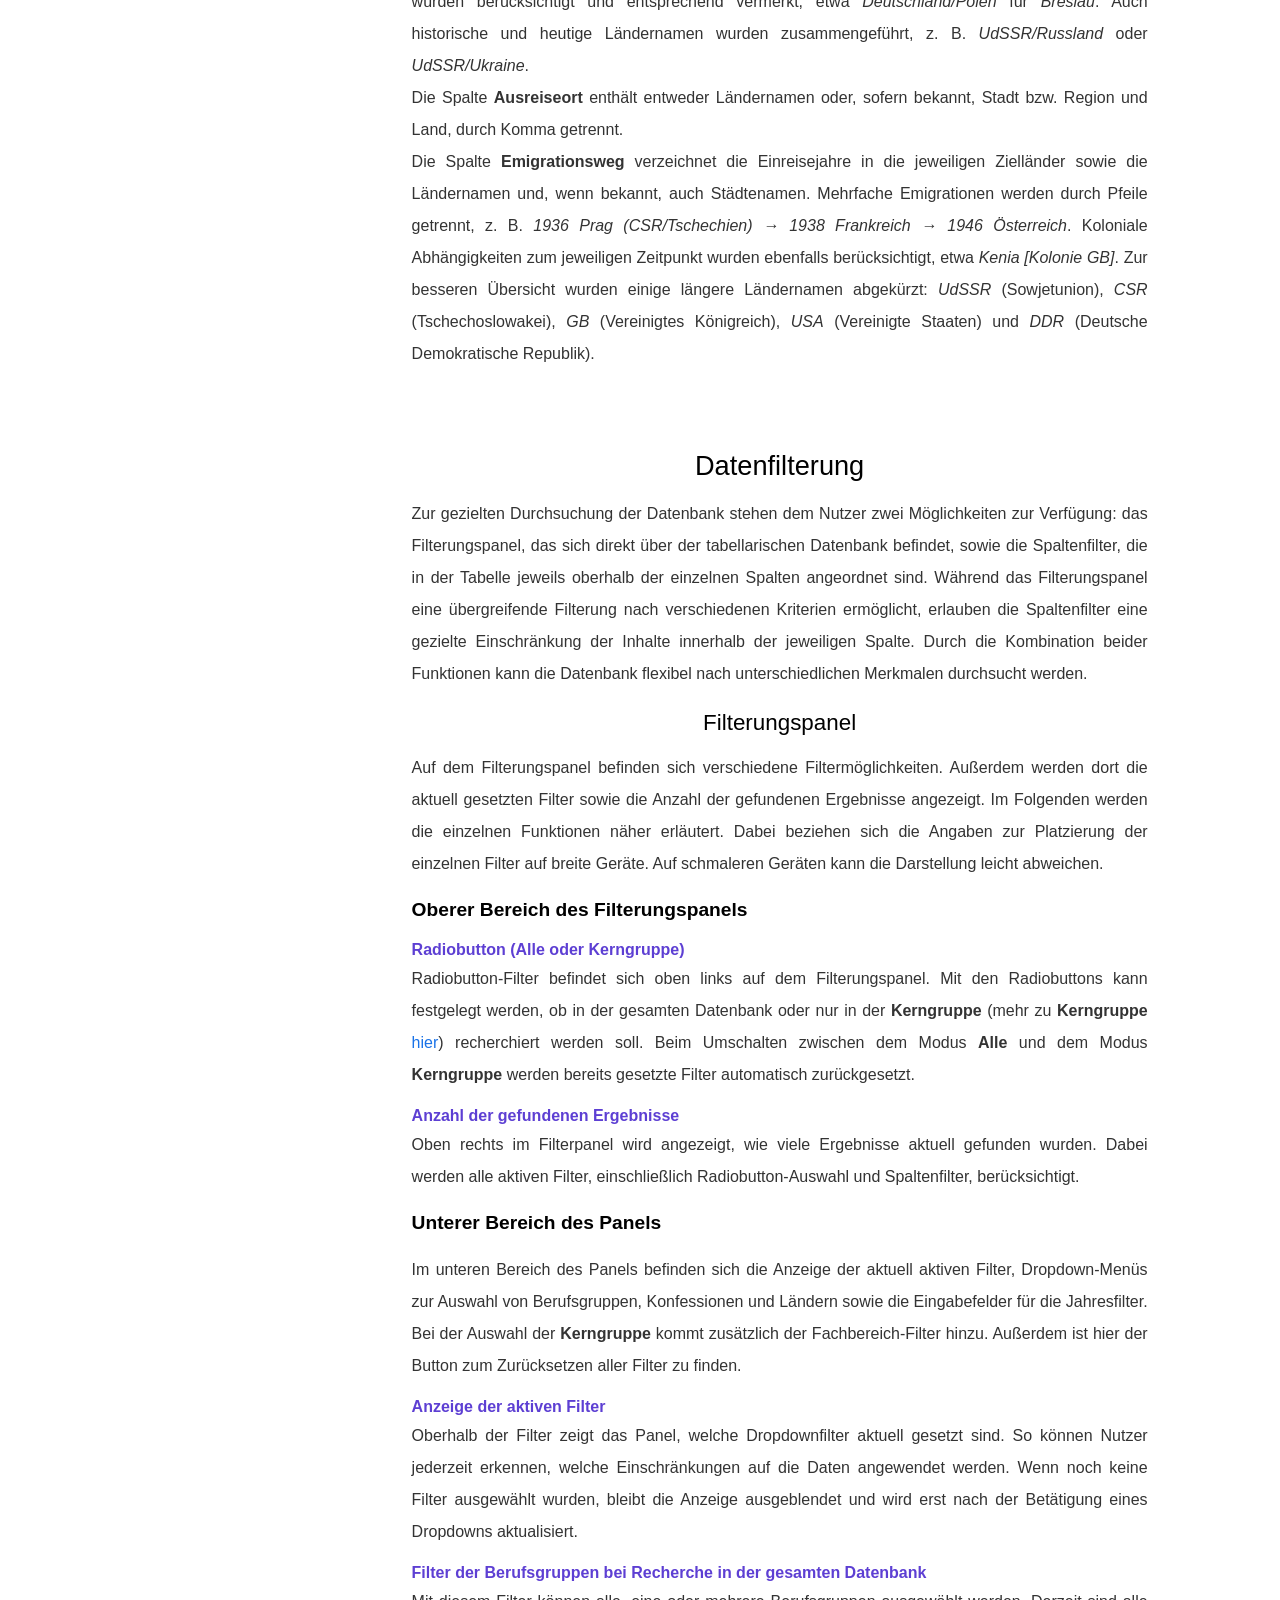
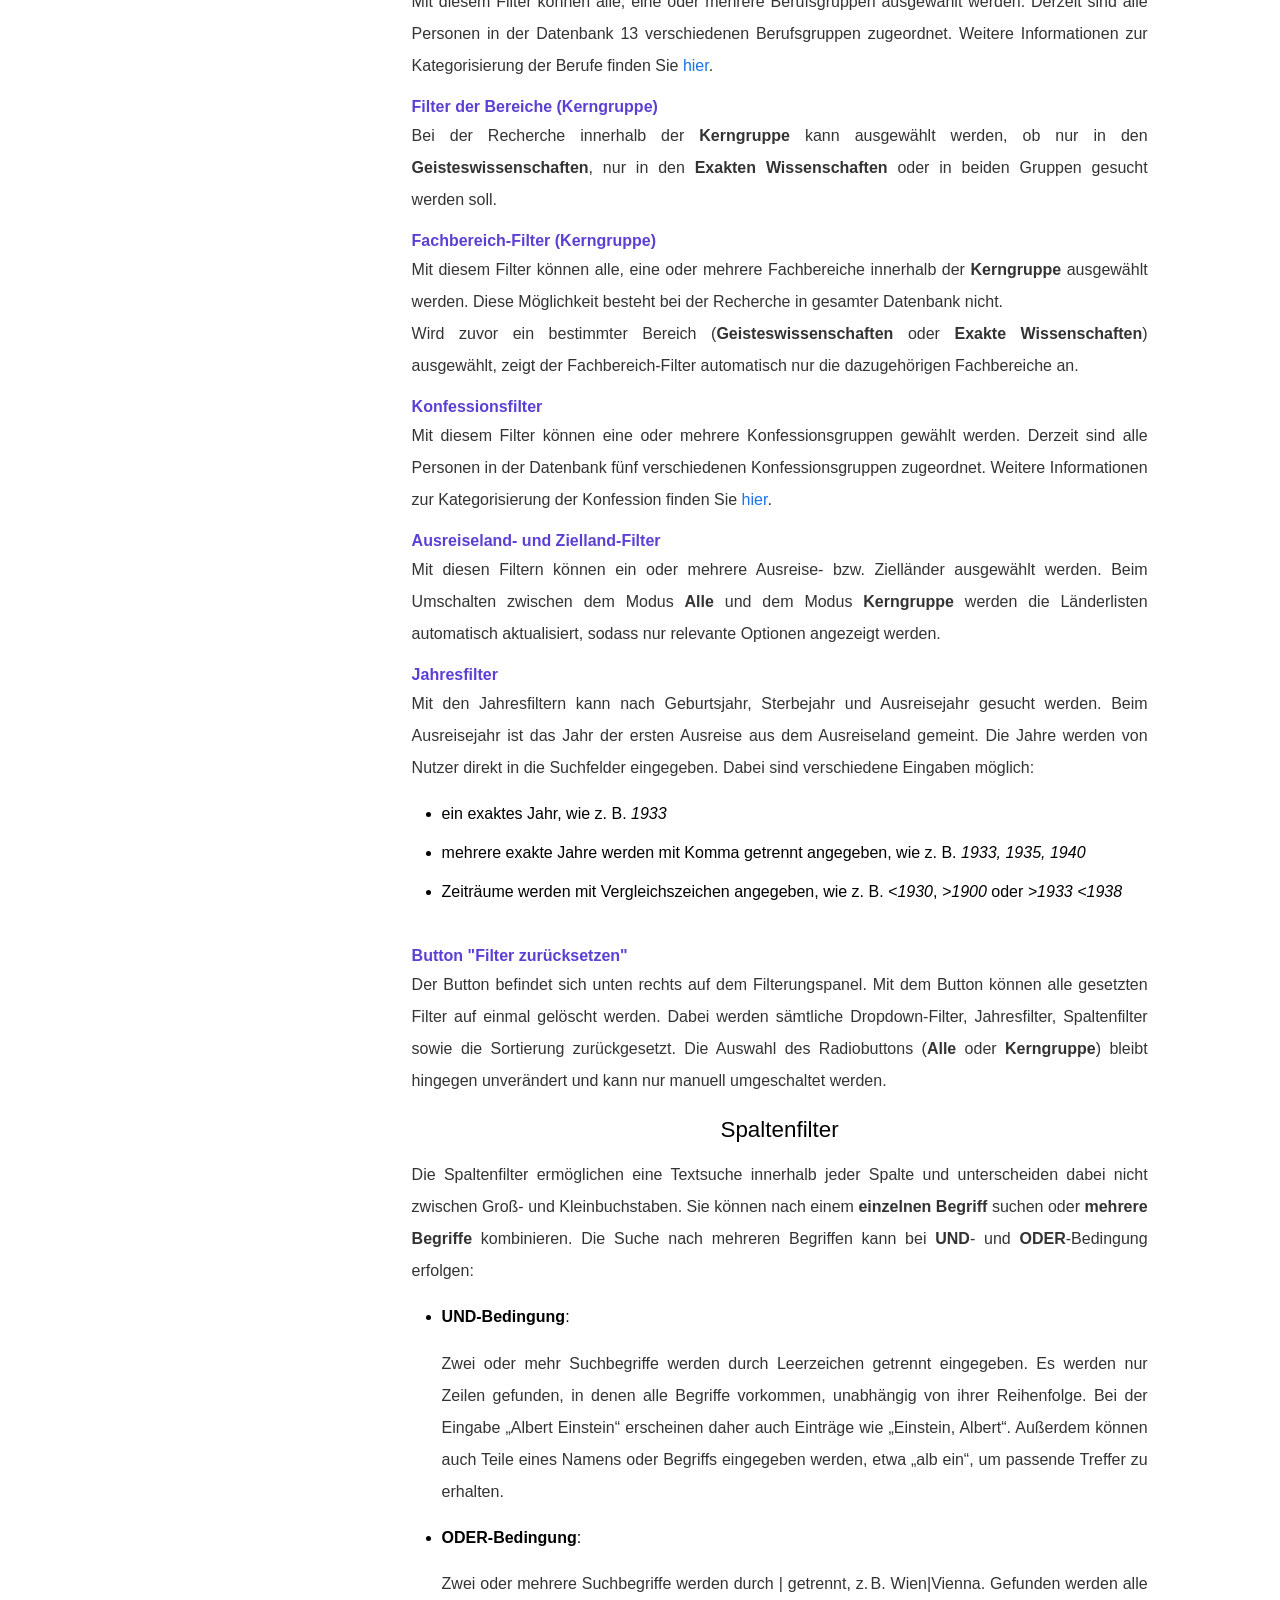
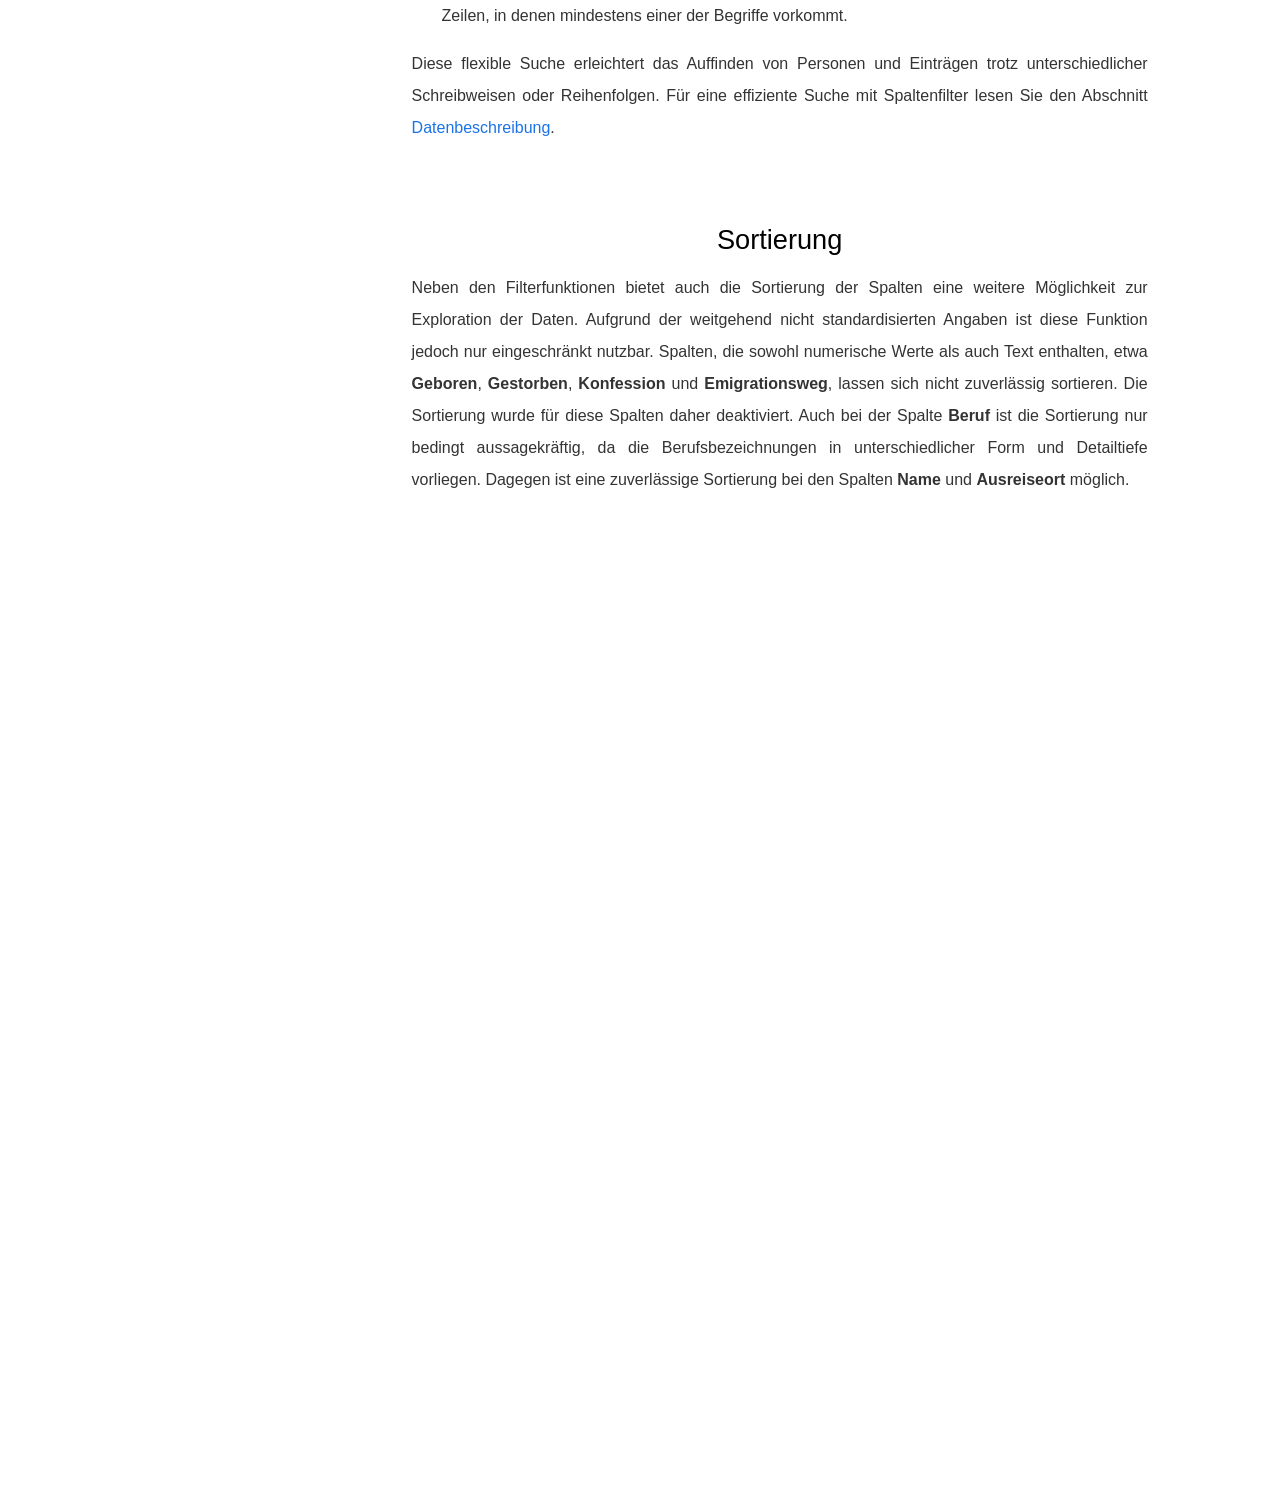
==== commit e869d097: "Update Datenbeschreibung.html" ====
--- a/Datenbeschreibung.html
+++ b/Datenbeschreibung.html
@@ -934,7 +934,7 @@
                 Mit diesem Filter können alle, eine oder mehrere
                 Fachbereiche innerhalb der <b>Kerngruppe</b> ausgewählt werden.
                 Diese Möglichkeit besteht bei der Recherche in gesamter Datenbank nicht.<br />
-                Wird zuvor eine bestimmte Berufsgruppe ausgewählt,
+                Wird zuvor ein bestimmter Bereich (<b>Geisteswissenschaften</b> oder <b>Exakte Wissenschaften</b>) ausgewählt,
                 zeigt der Fachbereich-Filter automatisch nur die dazugehörigen
                 Fachbereiche an.
             </p>
--- a/assets/css/styles_dat.css
+++ b/assets/css/styles_dat.css
@@ -99,7 +99,7 @@
 
 
 
-/*Liste Spaltenfilter*/
+/*Liste*/
 #dot {
     list-style-type: disc;
     padding-left: 30px;
@@ -107,7 +107,7 @@
 
     #dot li {
         text-align: justify;
-        margin-bottom: 0.8em;
+        line-height: 180%;
     }
 
 /*Inhaltsverzeichnis*/
@@ -177,7 +177,7 @@
     flex: 1;
     margin-right: 8%;
     margin-left: 5%;
-    margin-bottom: 30%;
+    margin-bottom: 80%;
 }
 
 /*Bilder*/
@@ -271,8 +271,12 @@
 /*Media Queries*/
 @media (min-width: 769px) and (max-width: 1024px) {
         .content {
-        border-bottom: 90%;
-    }
+        margin-bottom: 120%;
+    }
+    #toc {
+        width: 30%;
+    }
+
 }
 
 @media (max-width: 768px) {
@@ -280,7 +284,7 @@
         flex-direction: column;
     }
         .content {
-        border-bottom: 90%;
+        margin-bottom: 120%;
     }
 
     #toc {
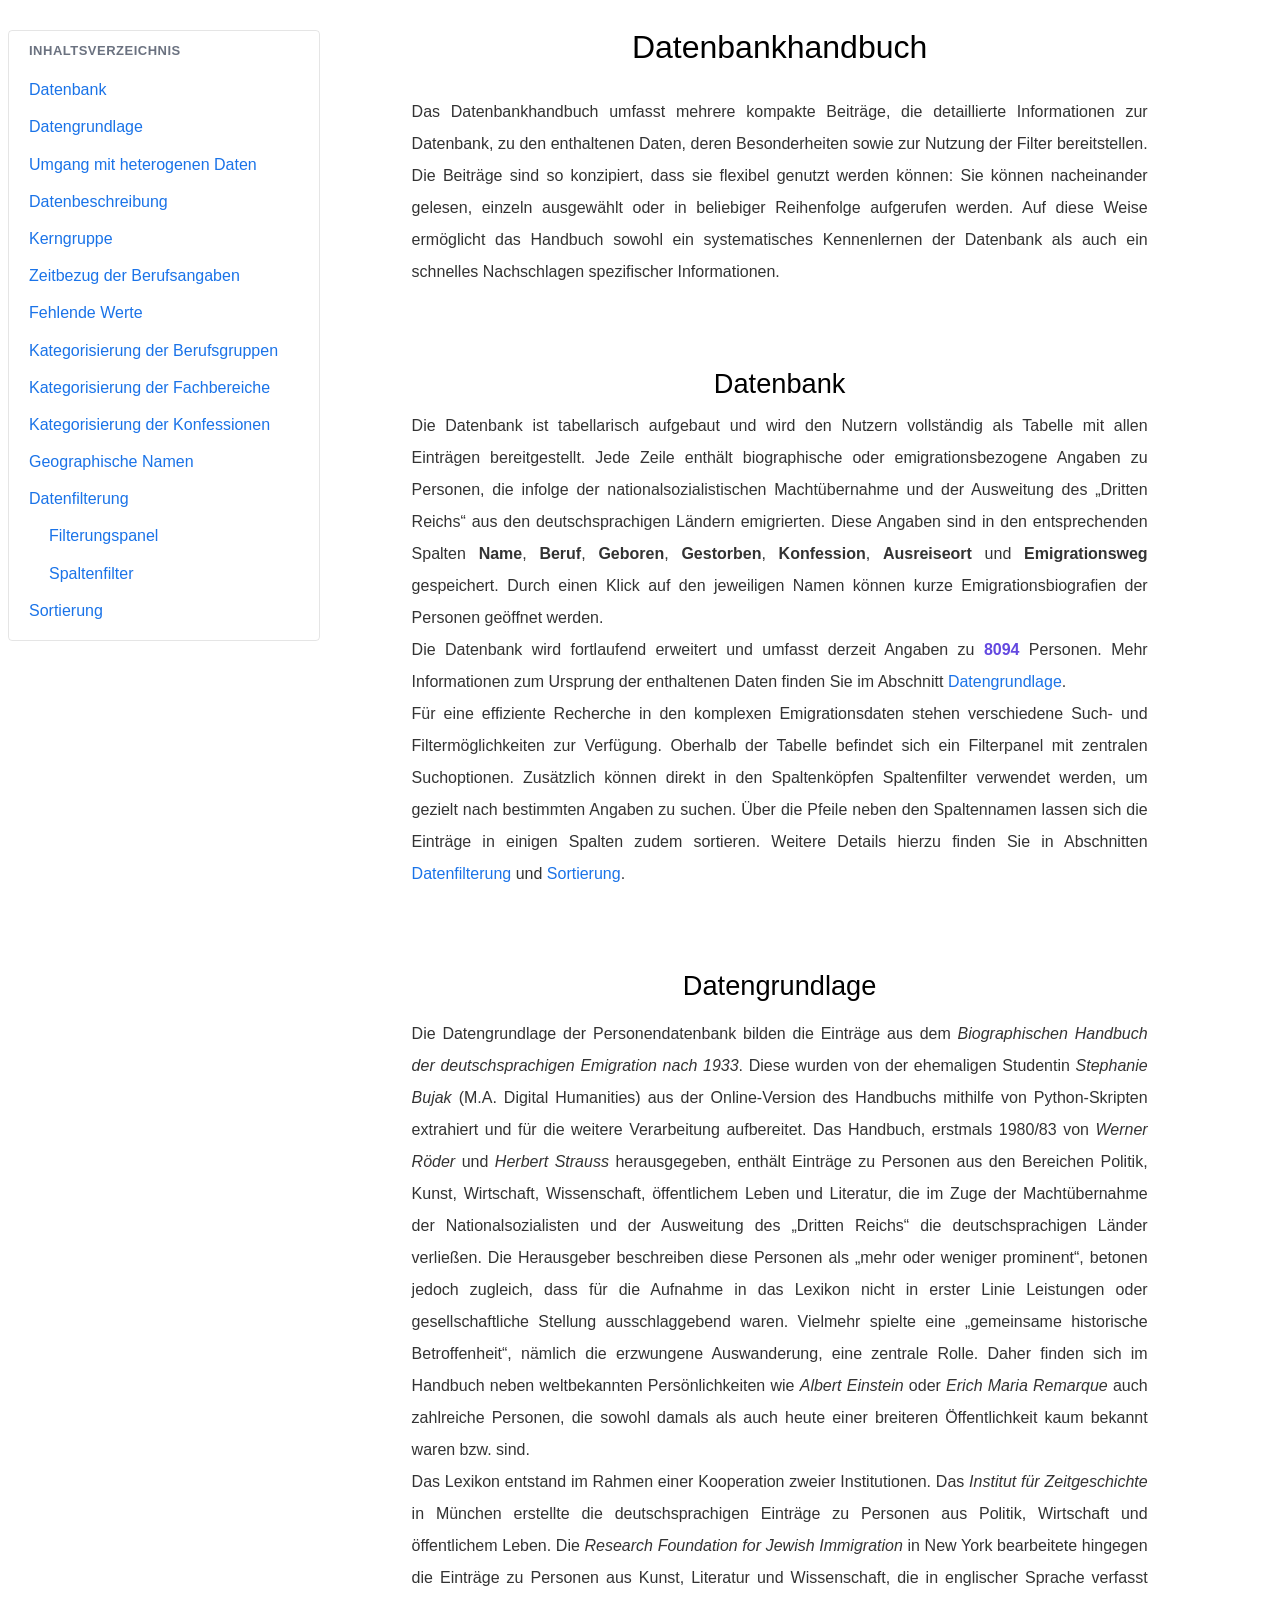
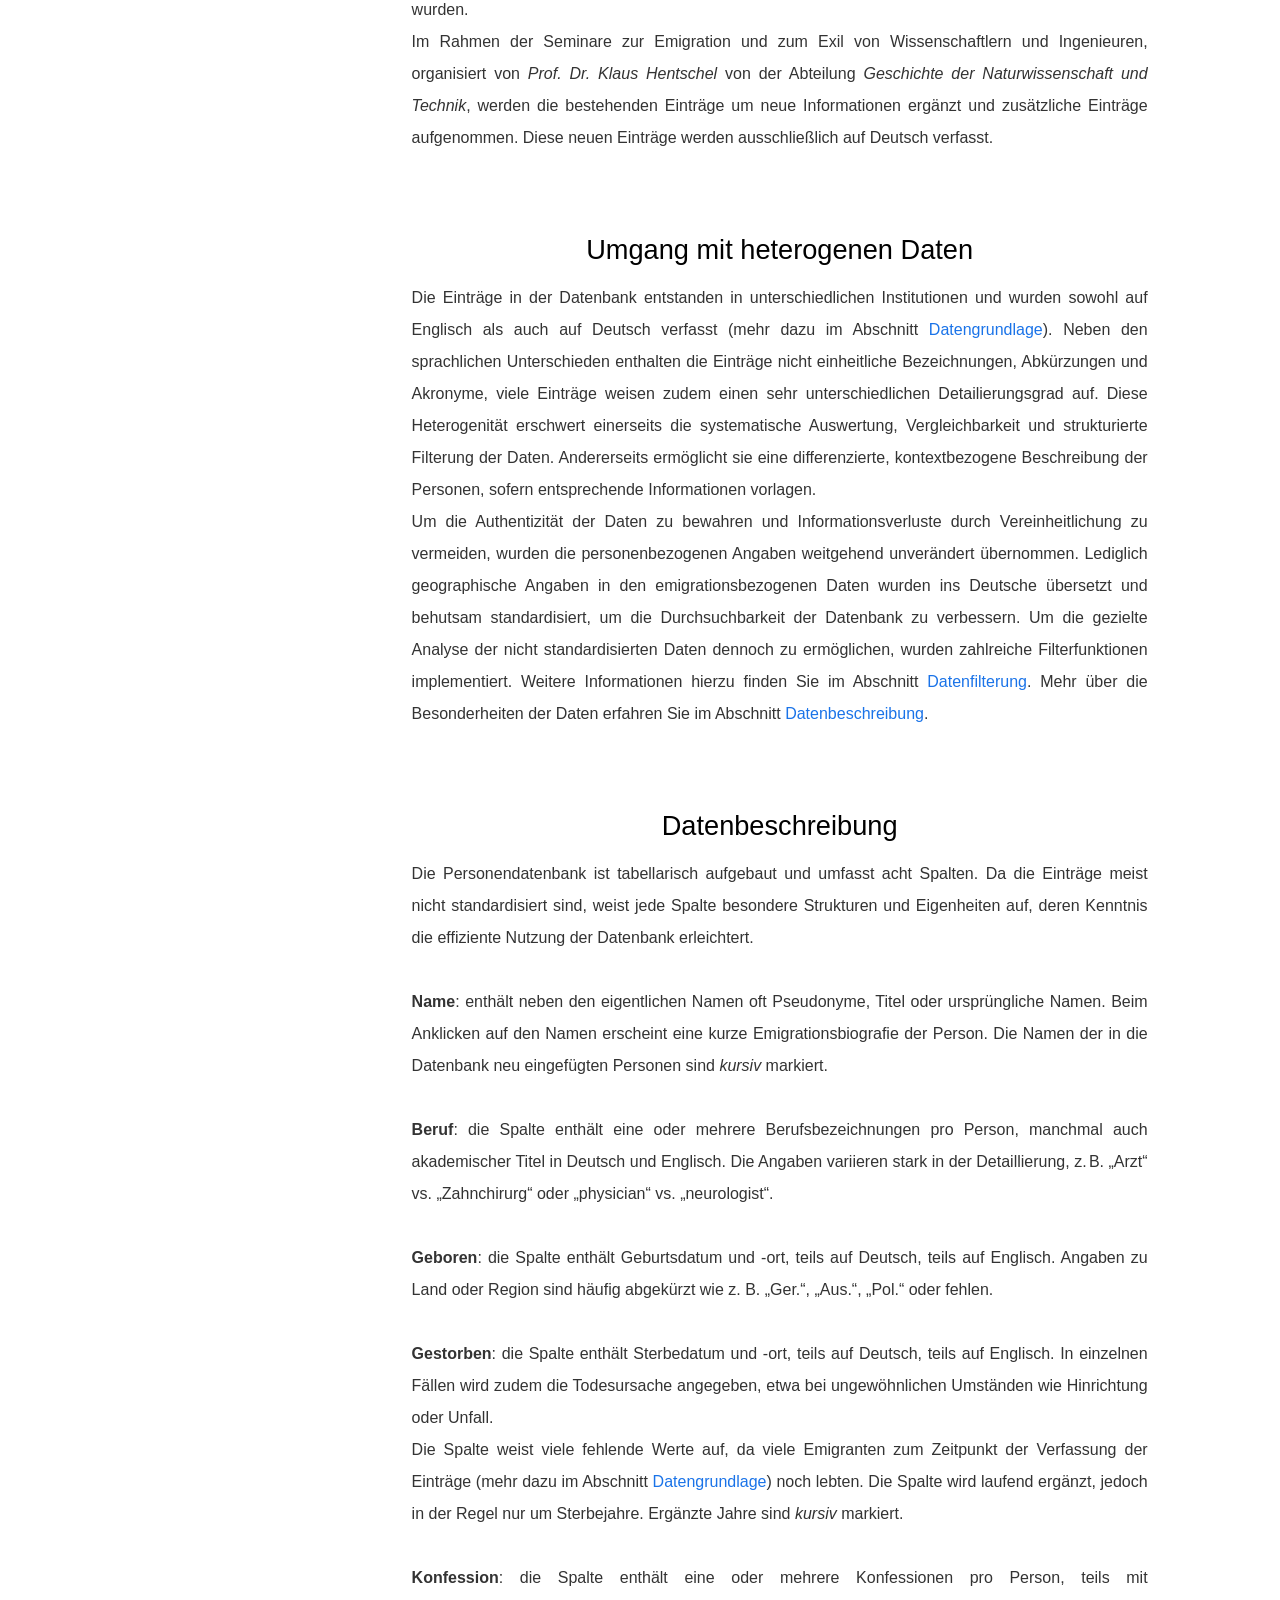
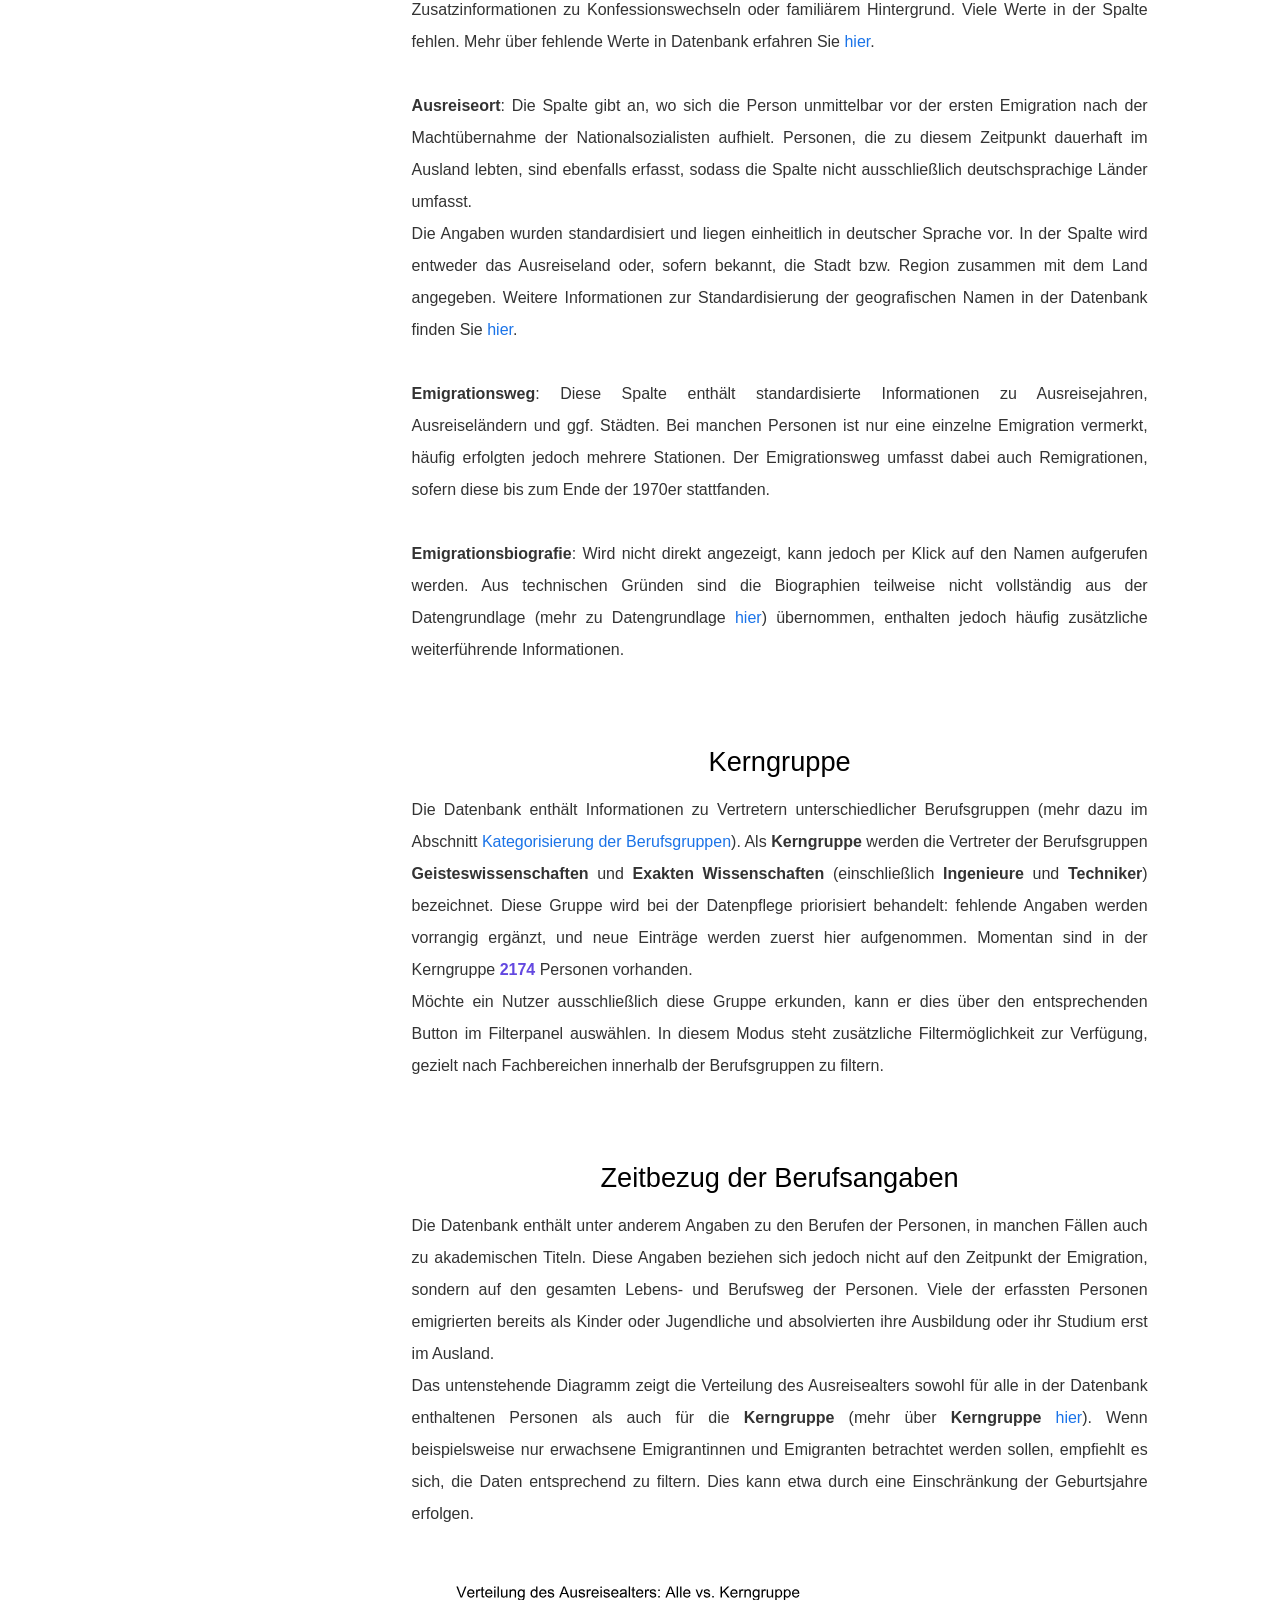
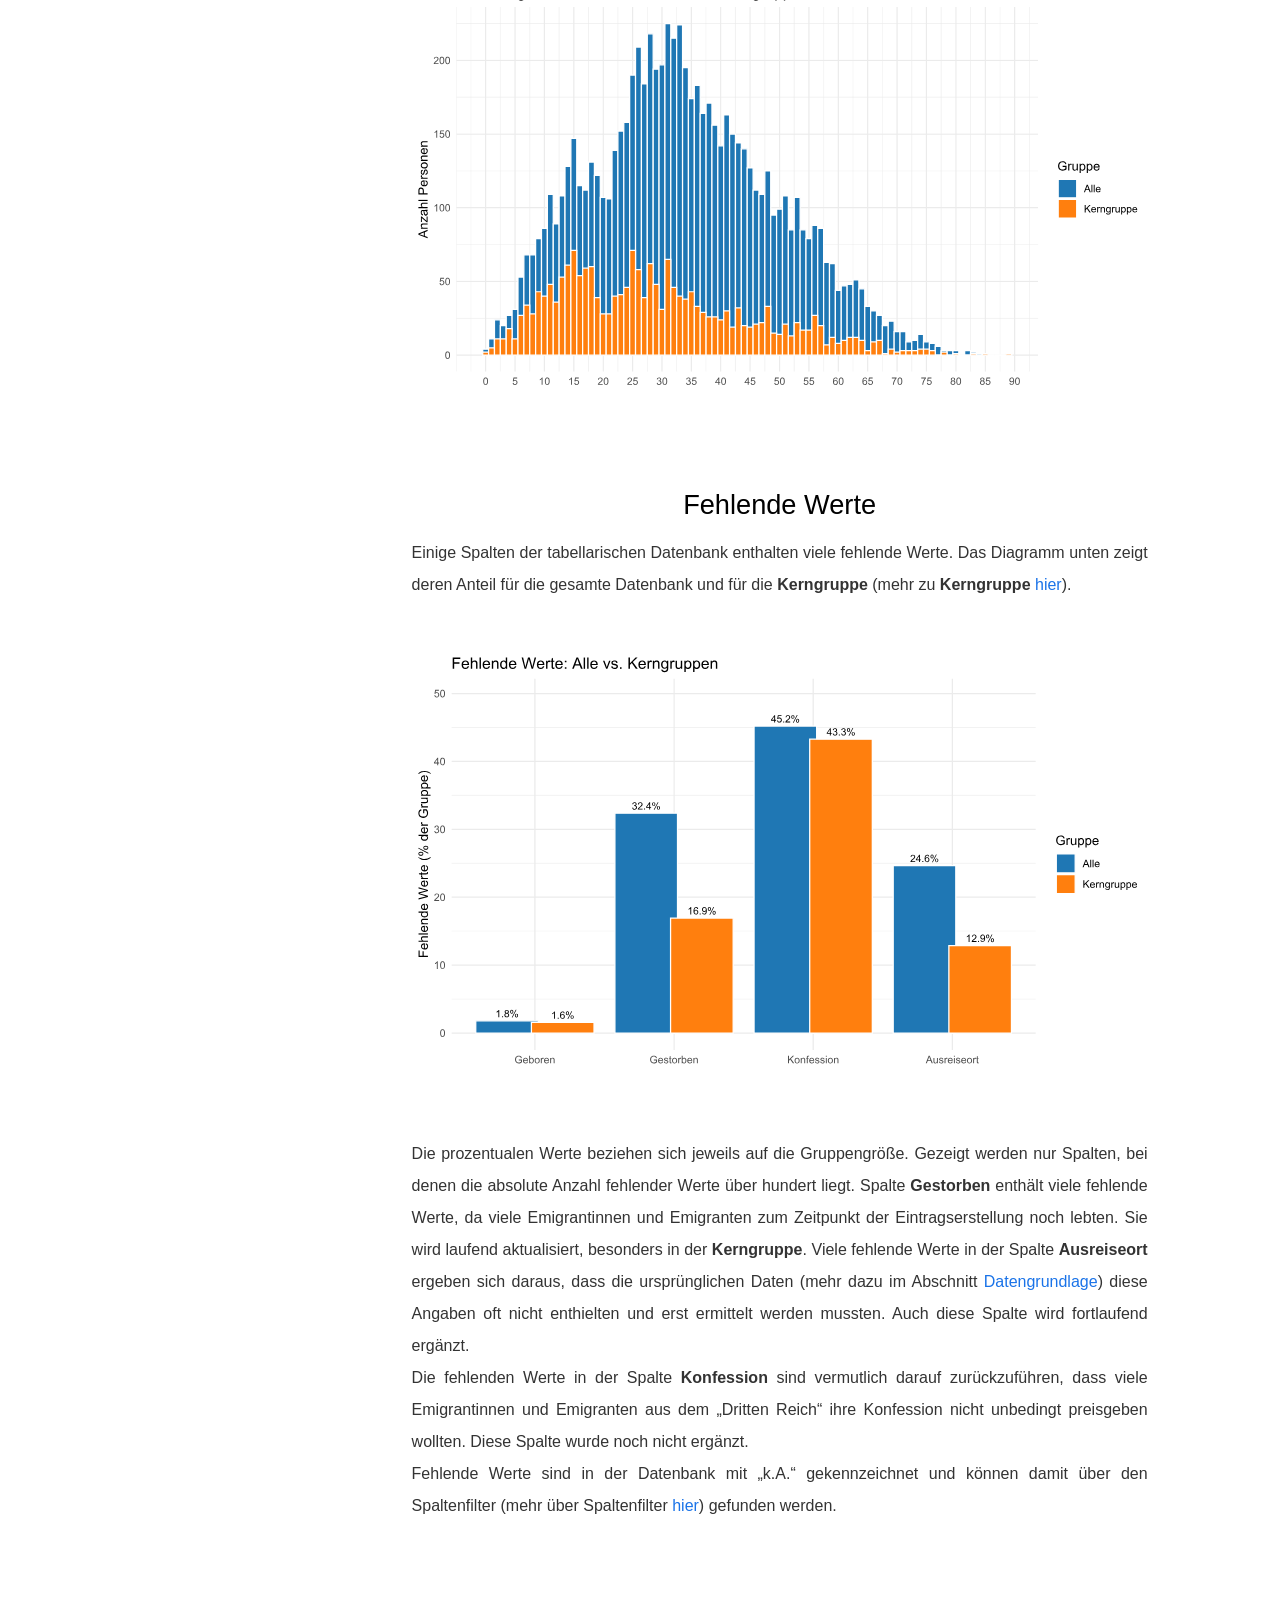
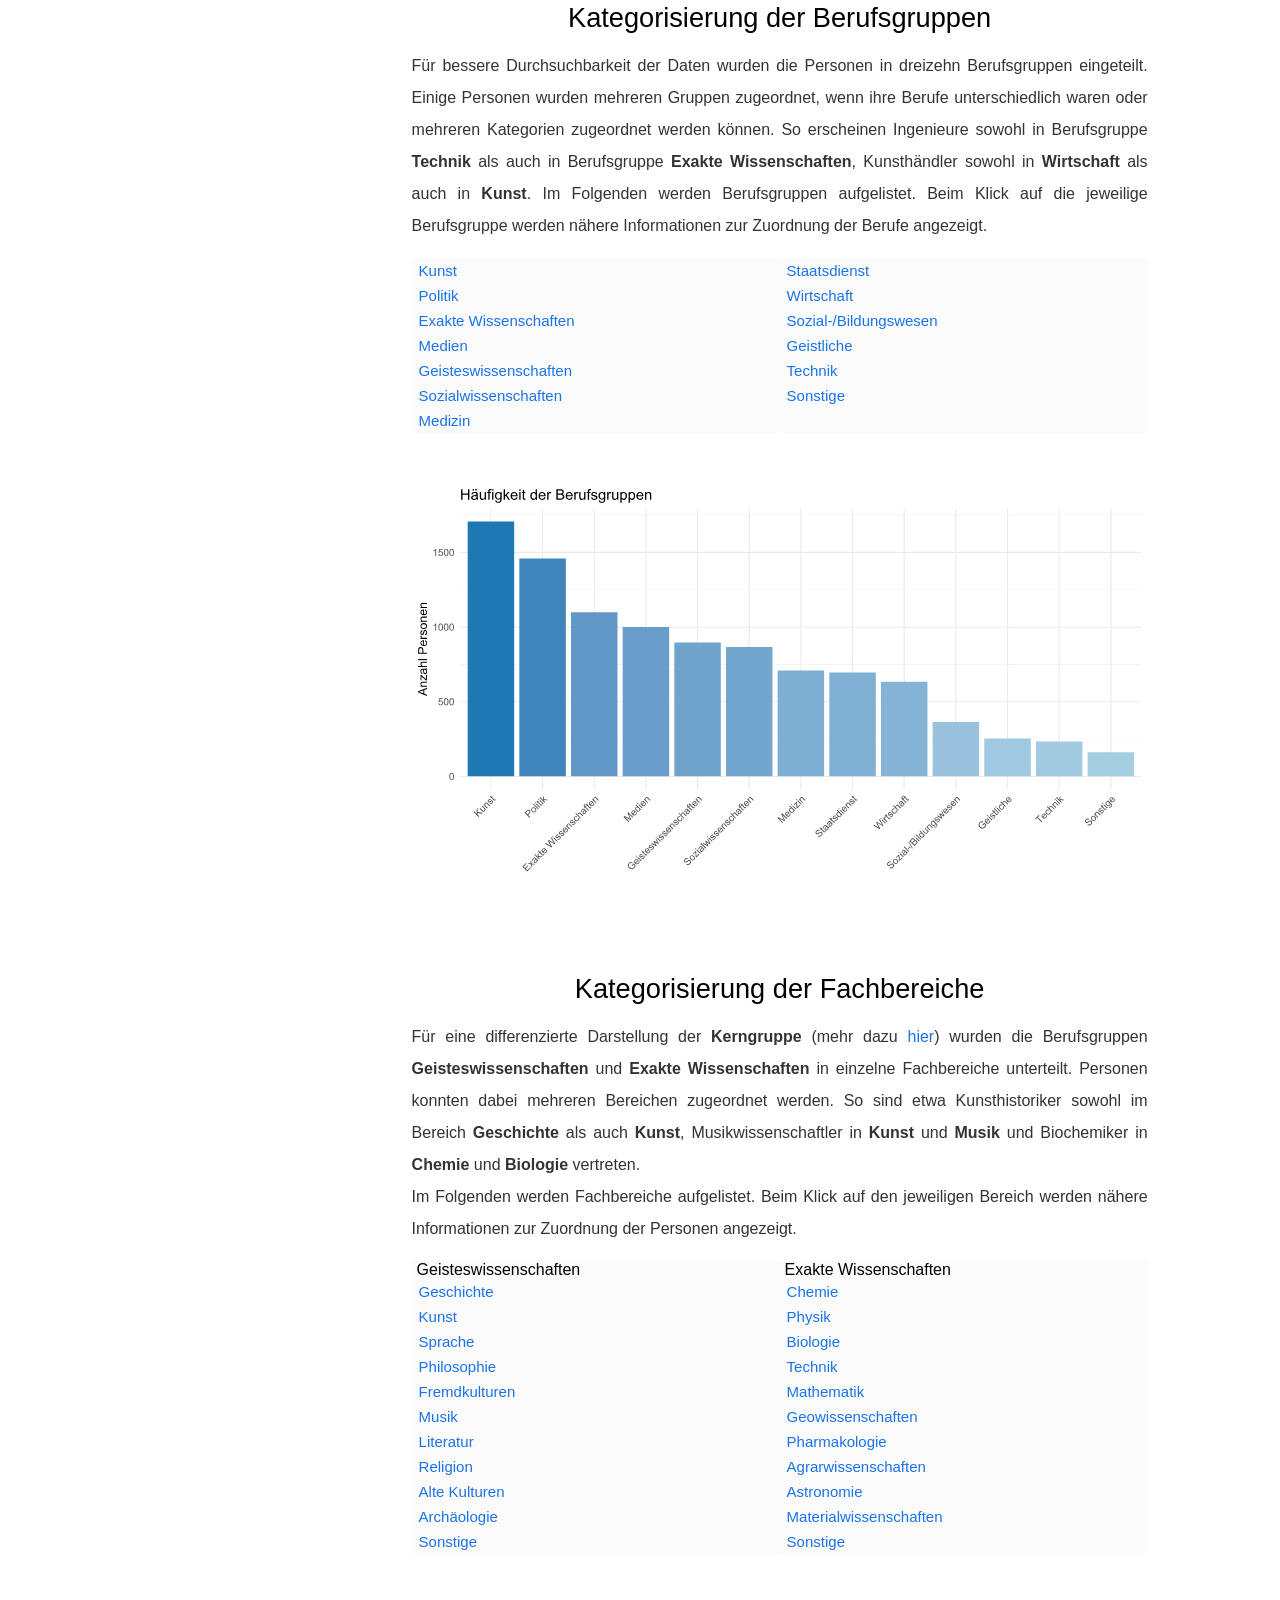
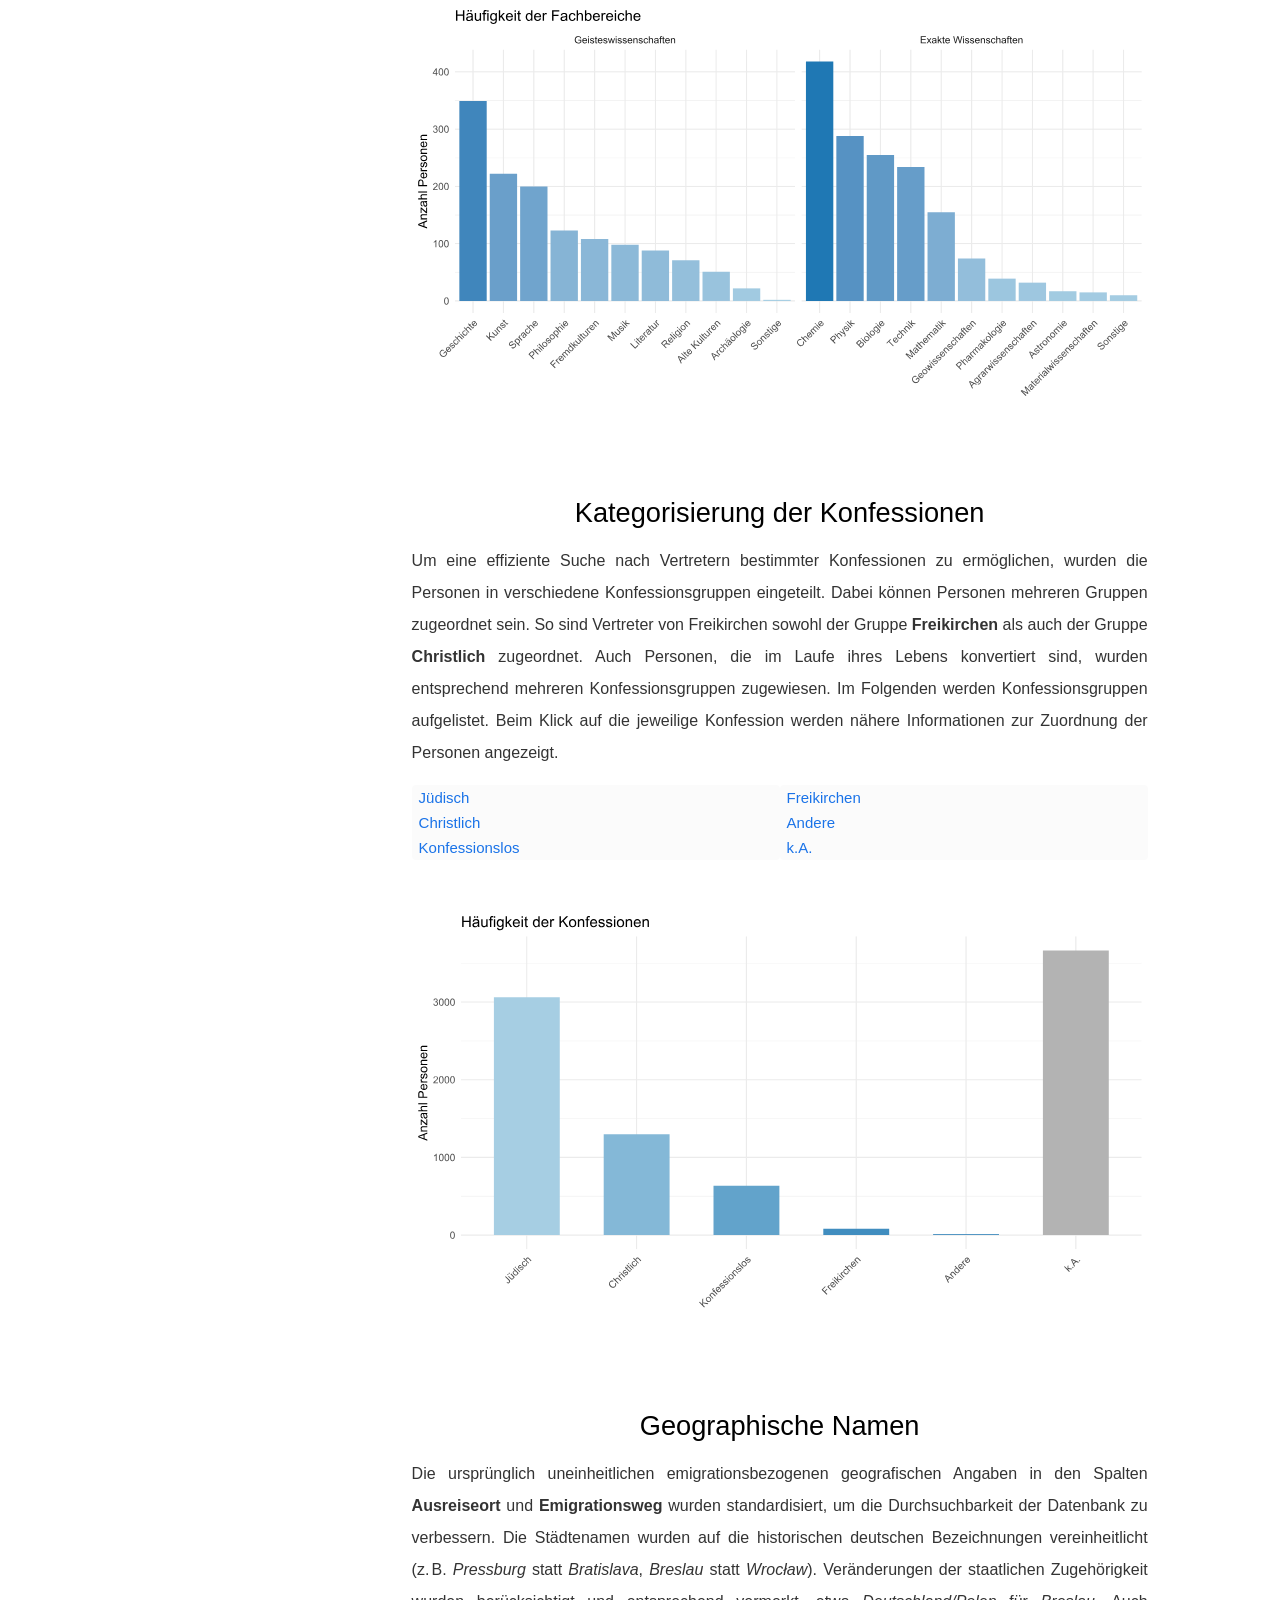
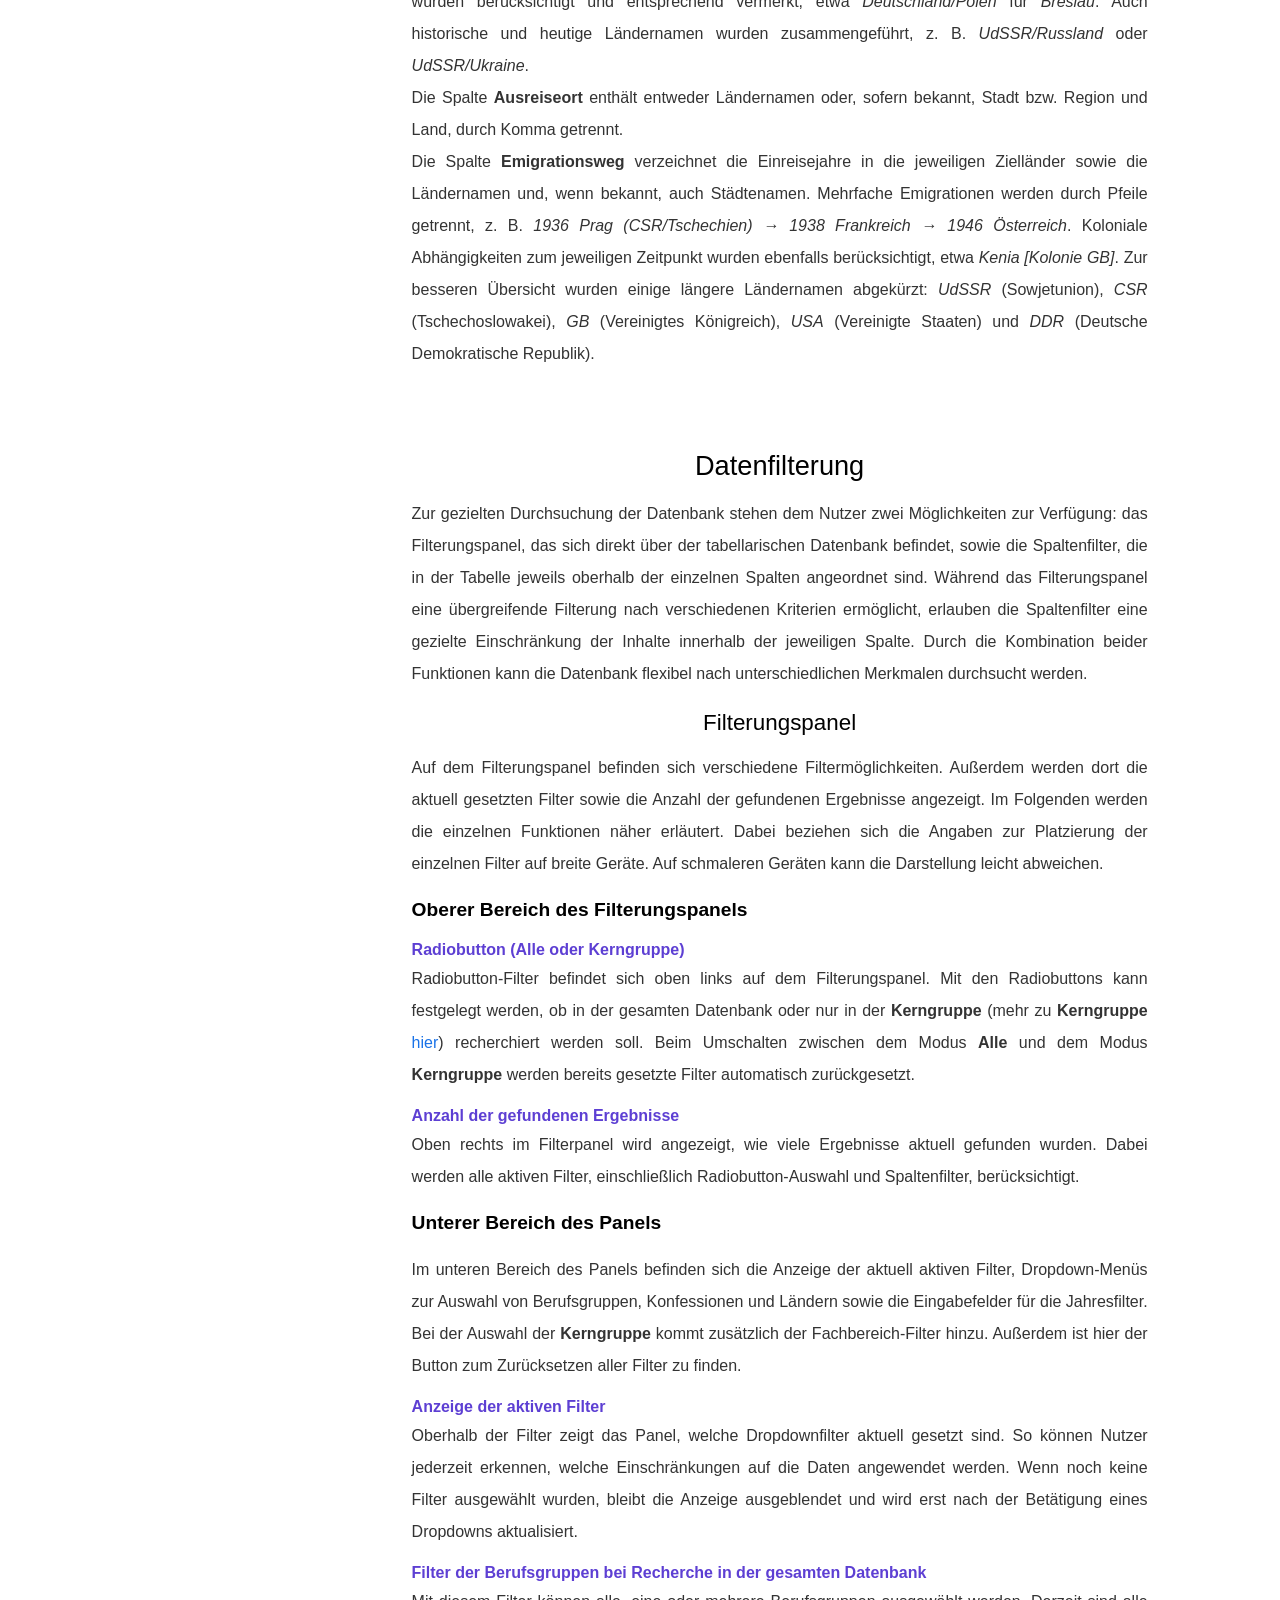
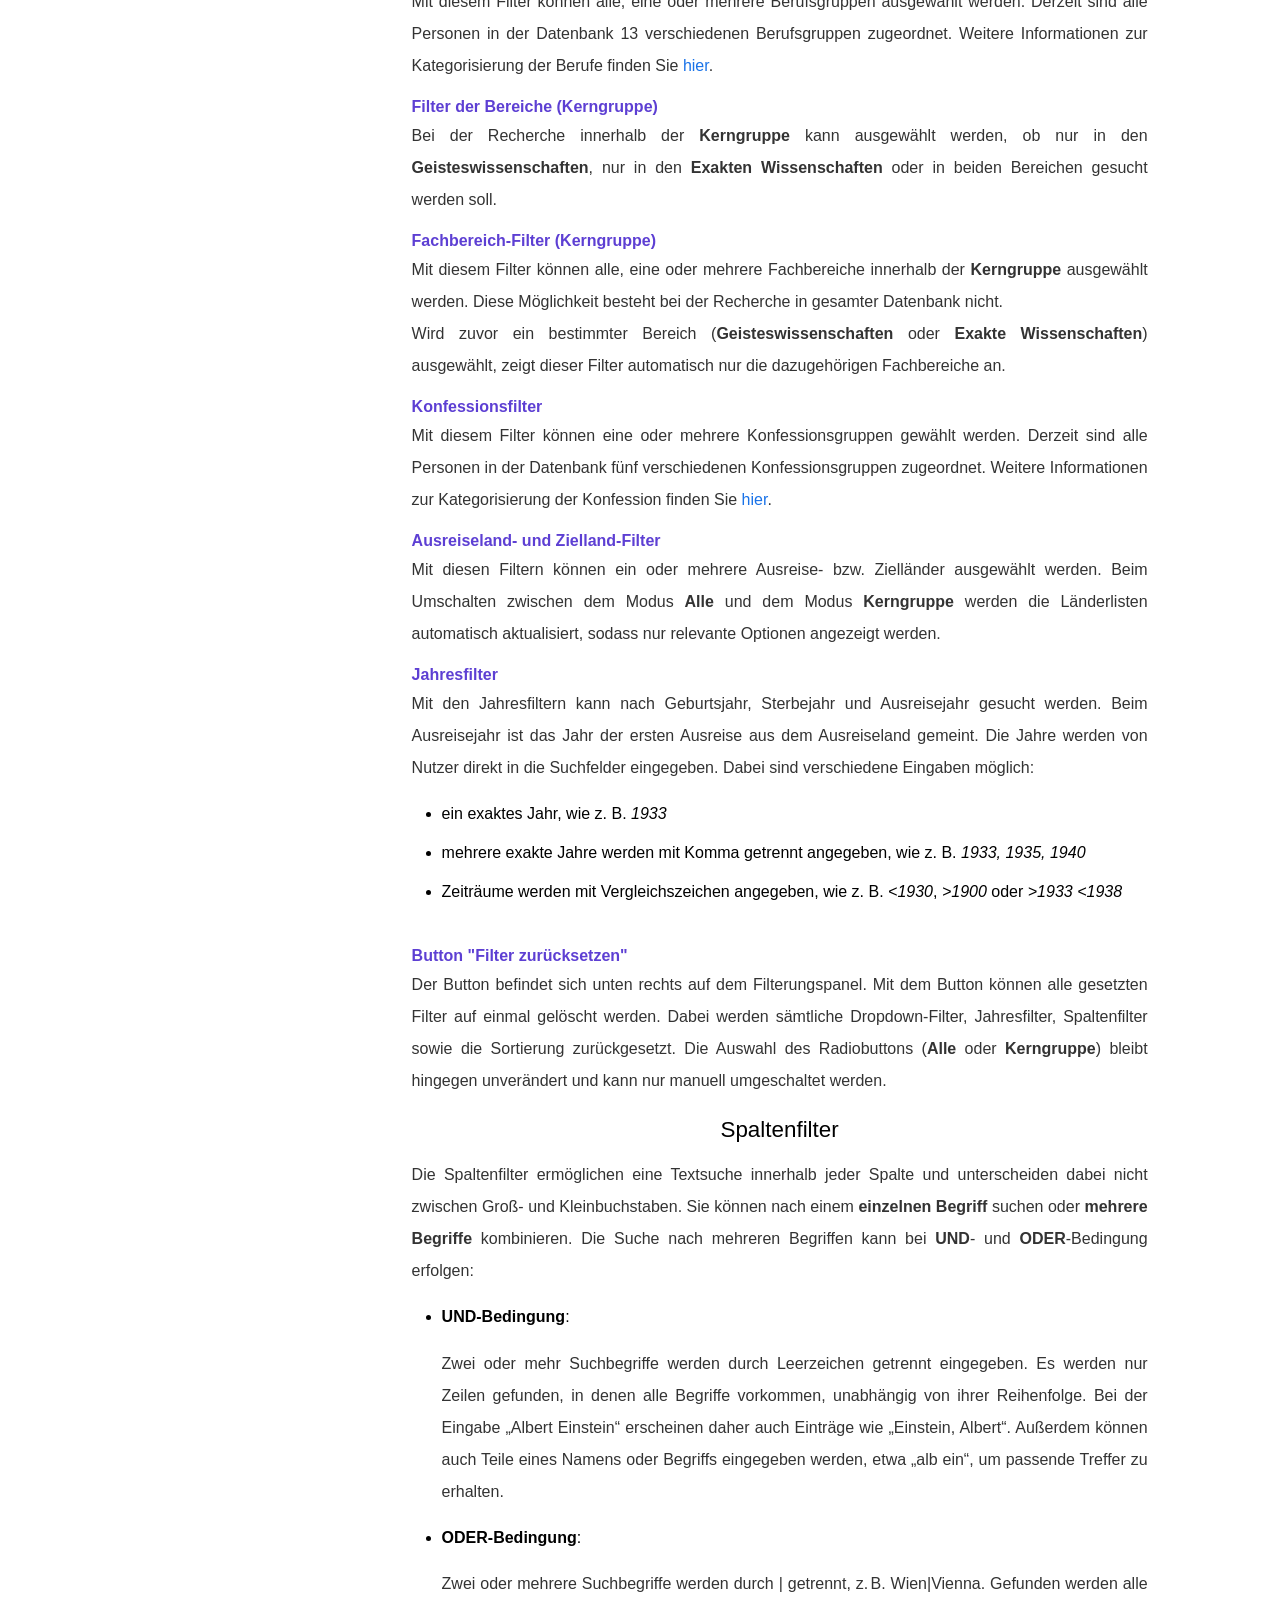
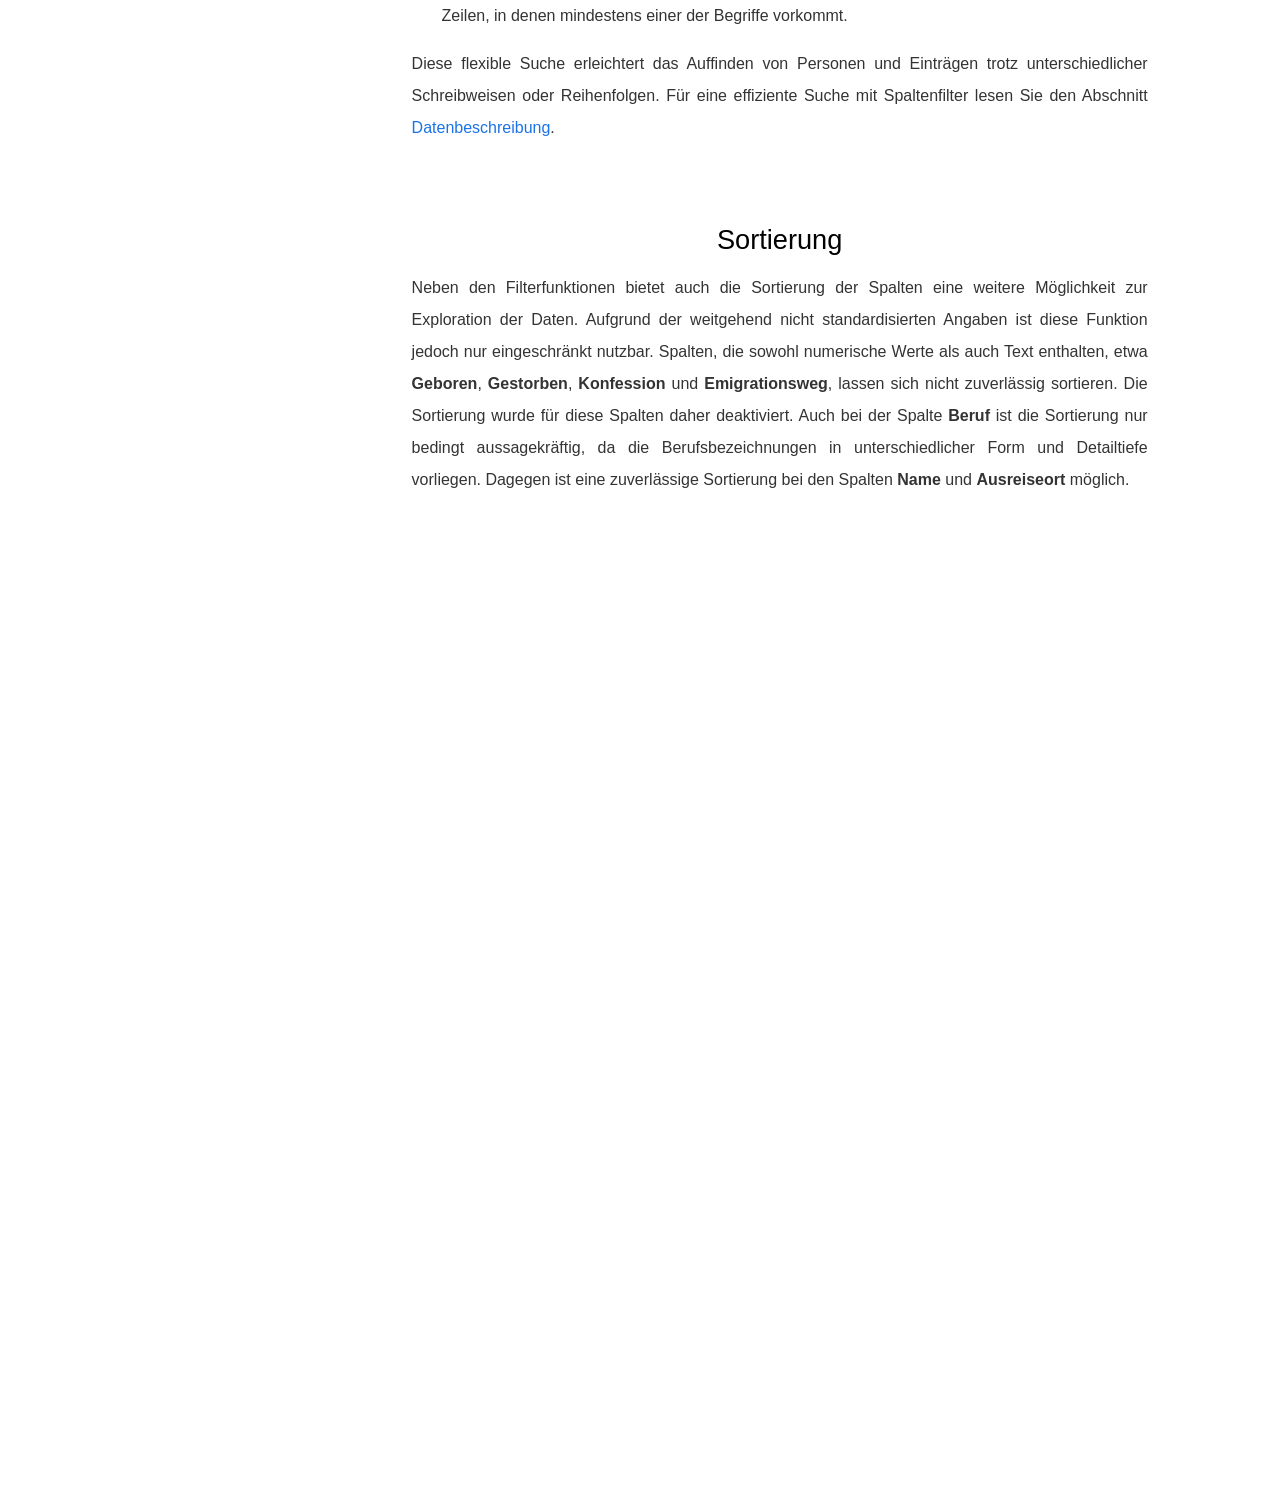
==== commit 21450185: "Update Datenbeschreibung.html" ====
--- a/Datenbeschreibung.html
+++ b/Datenbeschreibung.html
@@ -926,7 +926,7 @@
             <p class="top">
                 Bei der Recherche innerhalb der <b>Kerngruppe</b>
                 kann ausgewählt werden, ob nur in den <b>Geisteswissenschaften</b>,
-                nur in den <b>Exakten Wissenschaften</b> oder in beiden Gruppen
+                nur in den <b>Exakten Wissenschaften</b> oder in beiden Bereichen
                 gesucht werden soll.
             </p>
             <h4>Fachbereich-Filter (Kerngruppe) </h4>
@@ -935,7 +935,7 @@
                 Fachbereiche innerhalb der <b>Kerngruppe</b> ausgewählt werden.
                 Diese Möglichkeit besteht bei der Recherche in gesamter Datenbank nicht.<br />
                 Wird zuvor ein bestimmter Bereich (<b>Geisteswissenschaften</b> oder <b>Exakte Wissenschaften</b>) ausgewählt,
-                zeigt der Fachbereich-Filter automatisch nur die dazugehörigen
+                zeigt dieser Filter automatisch nur die dazugehörigen
                 Fachbereiche an.
             </p>
 
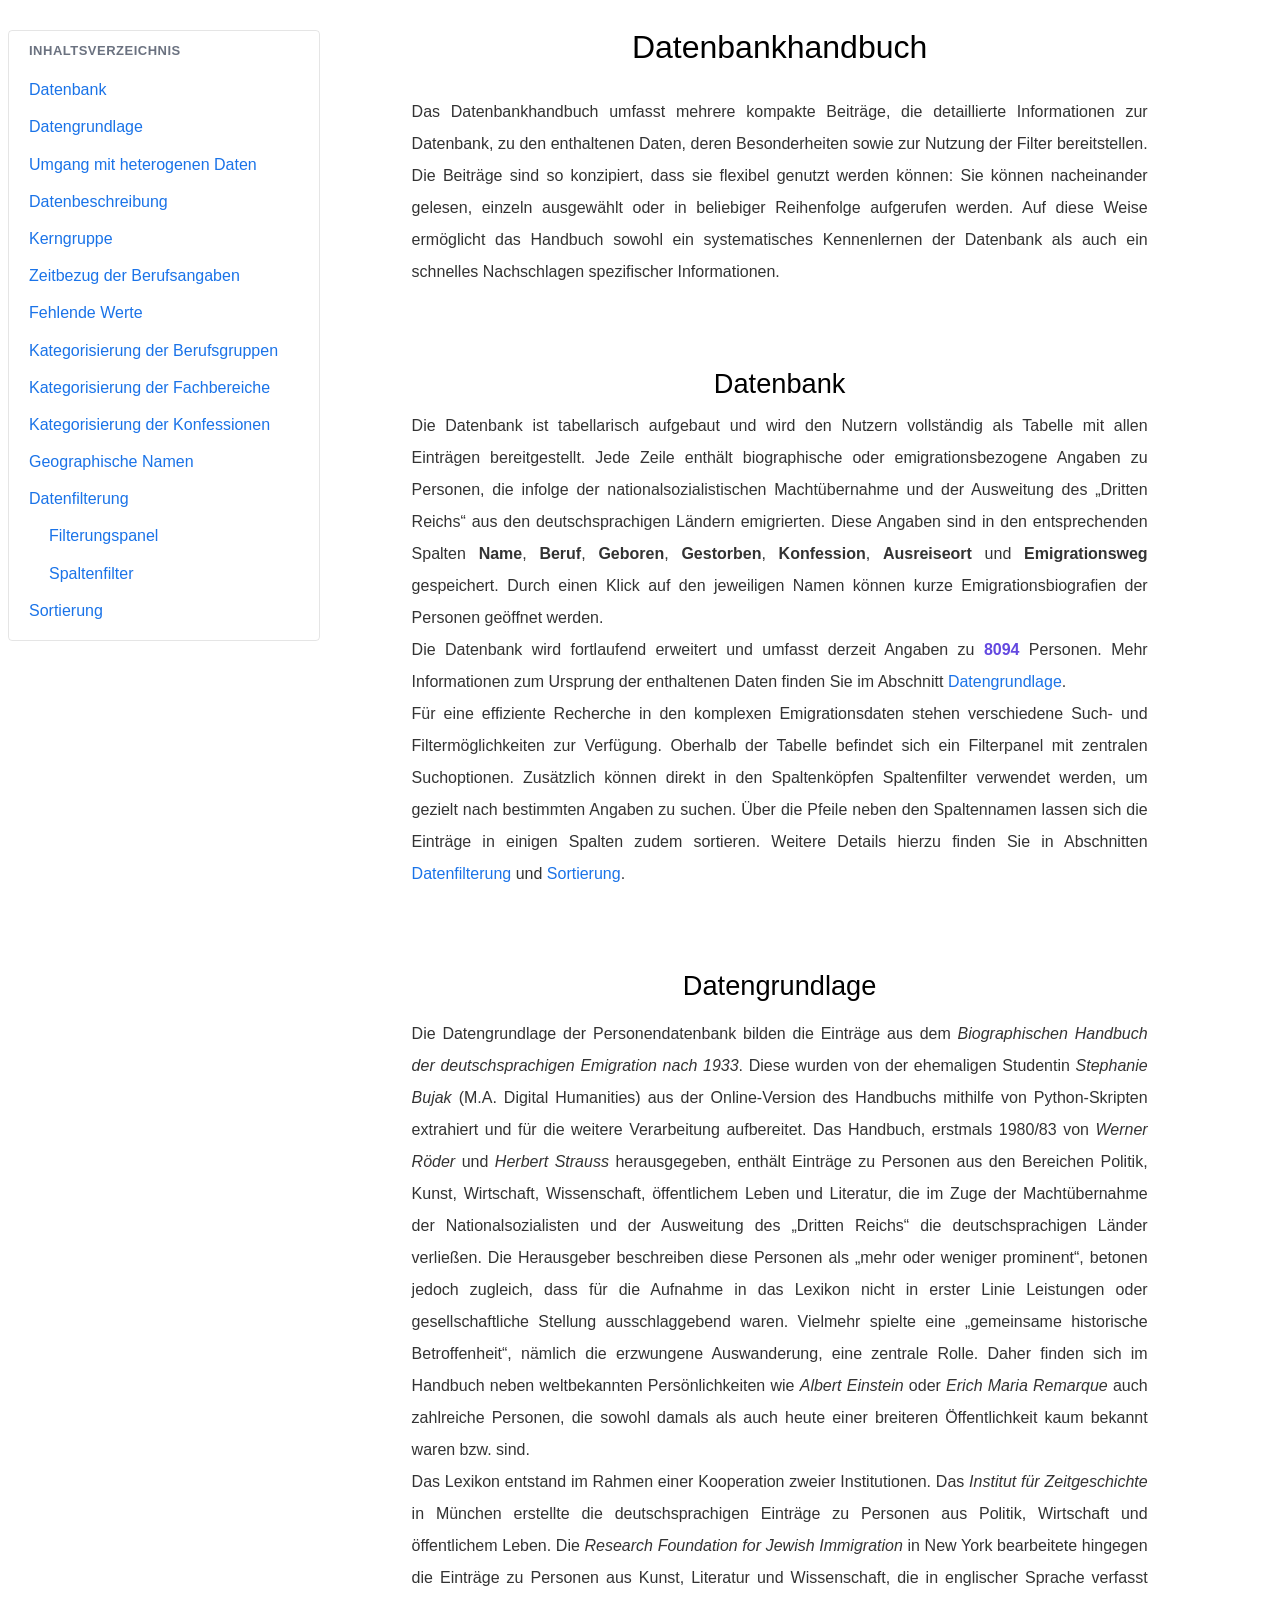
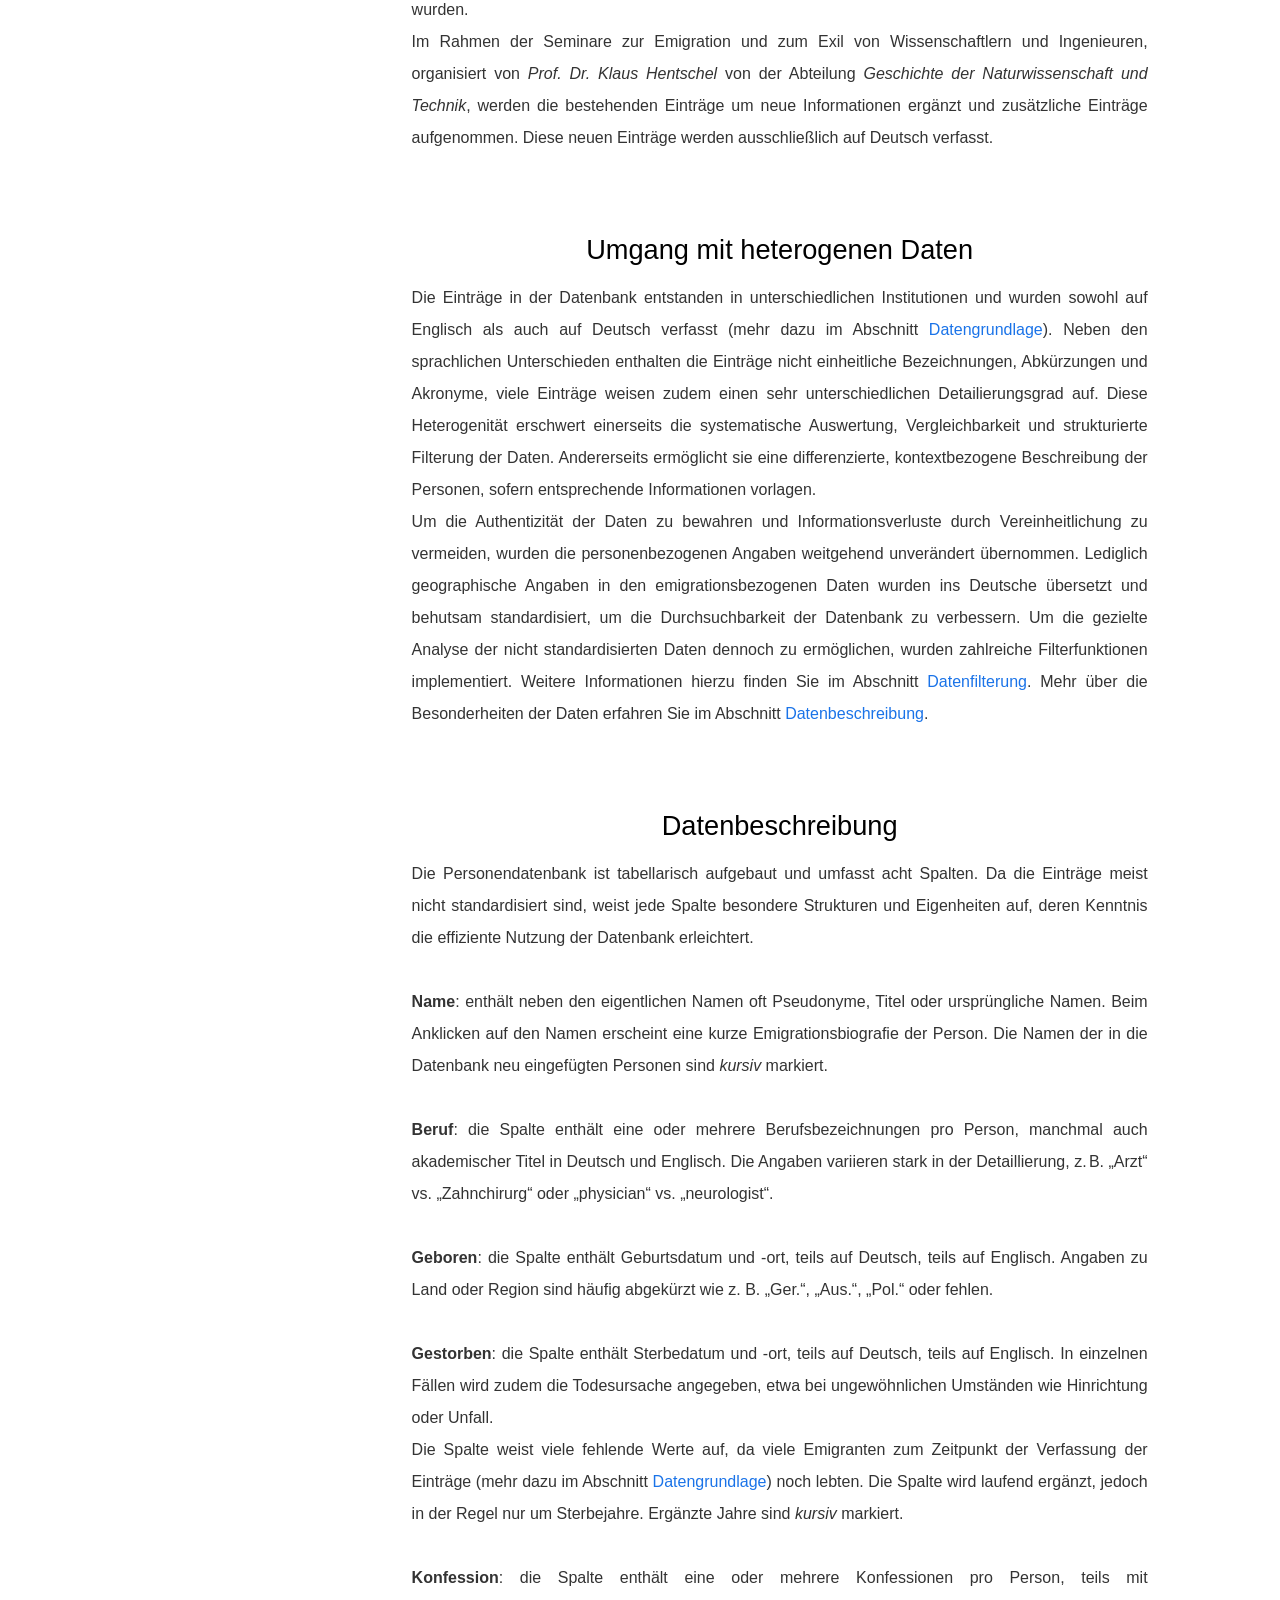
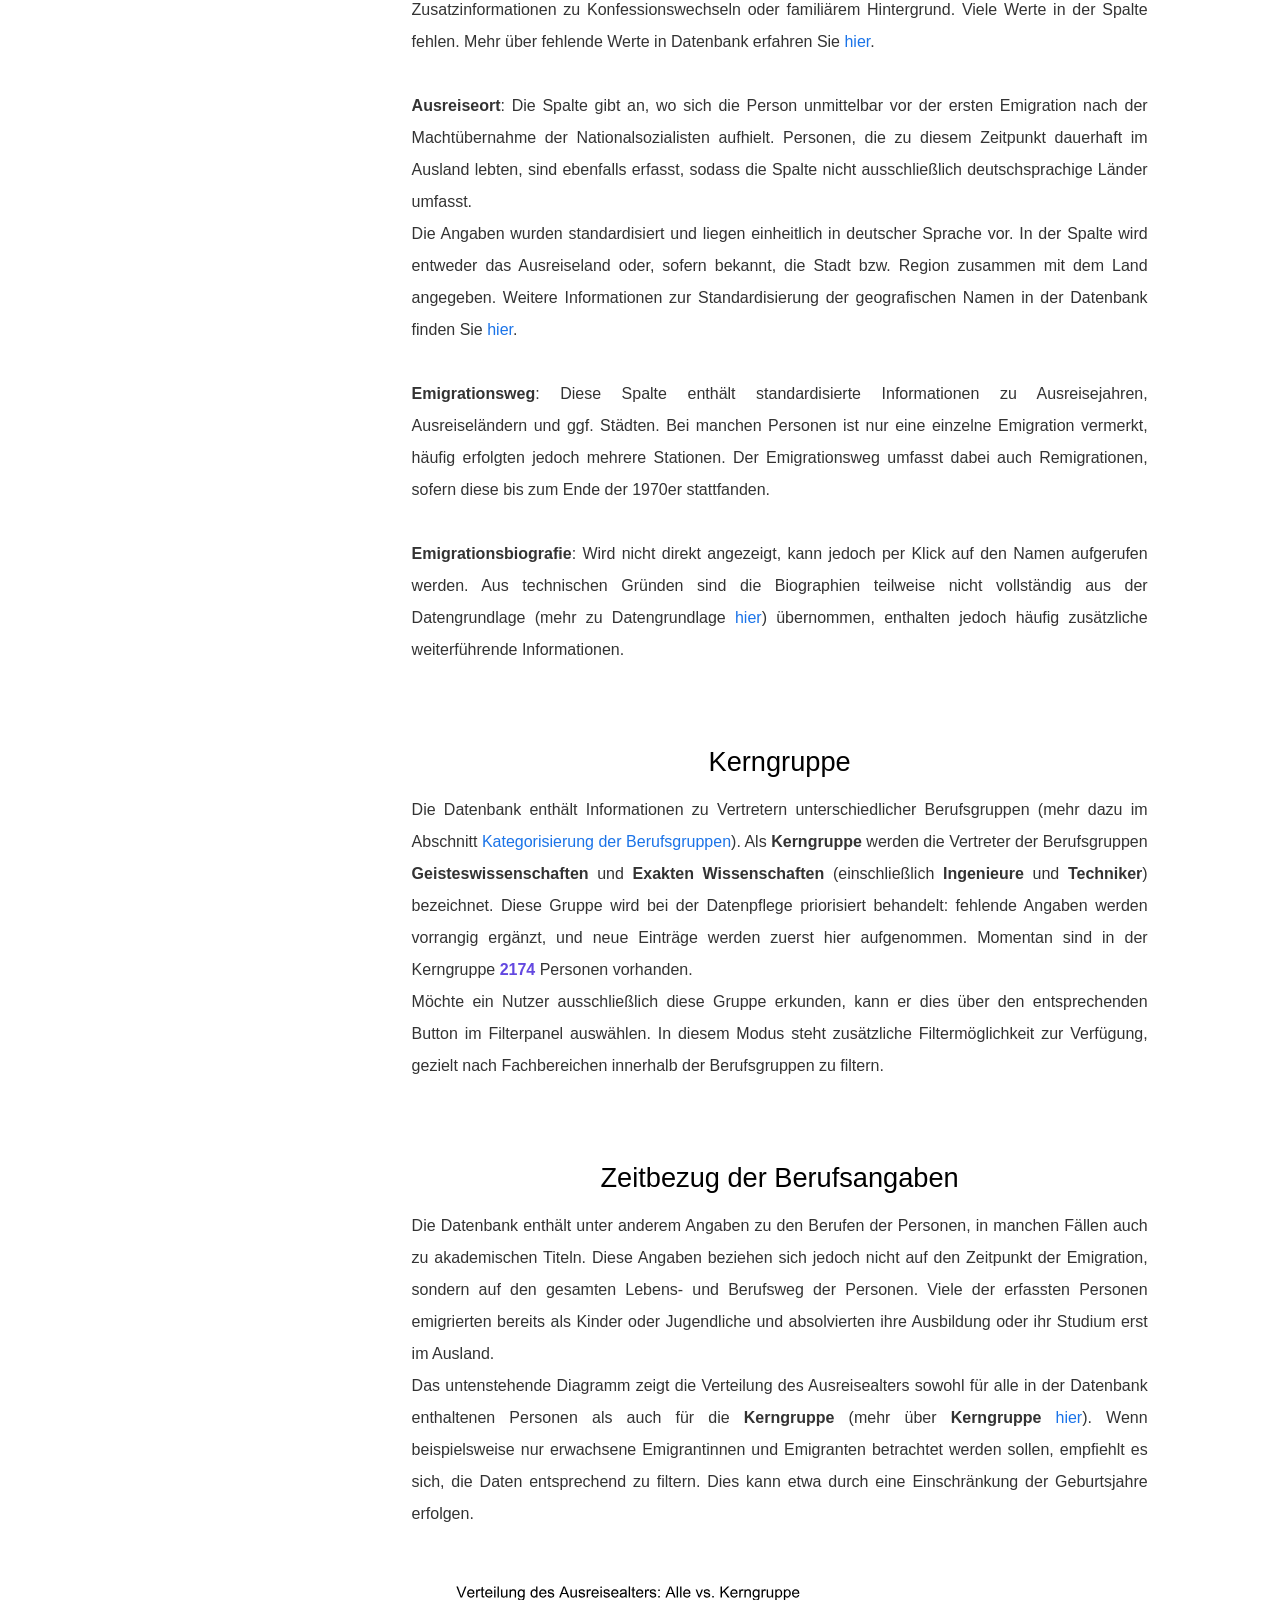
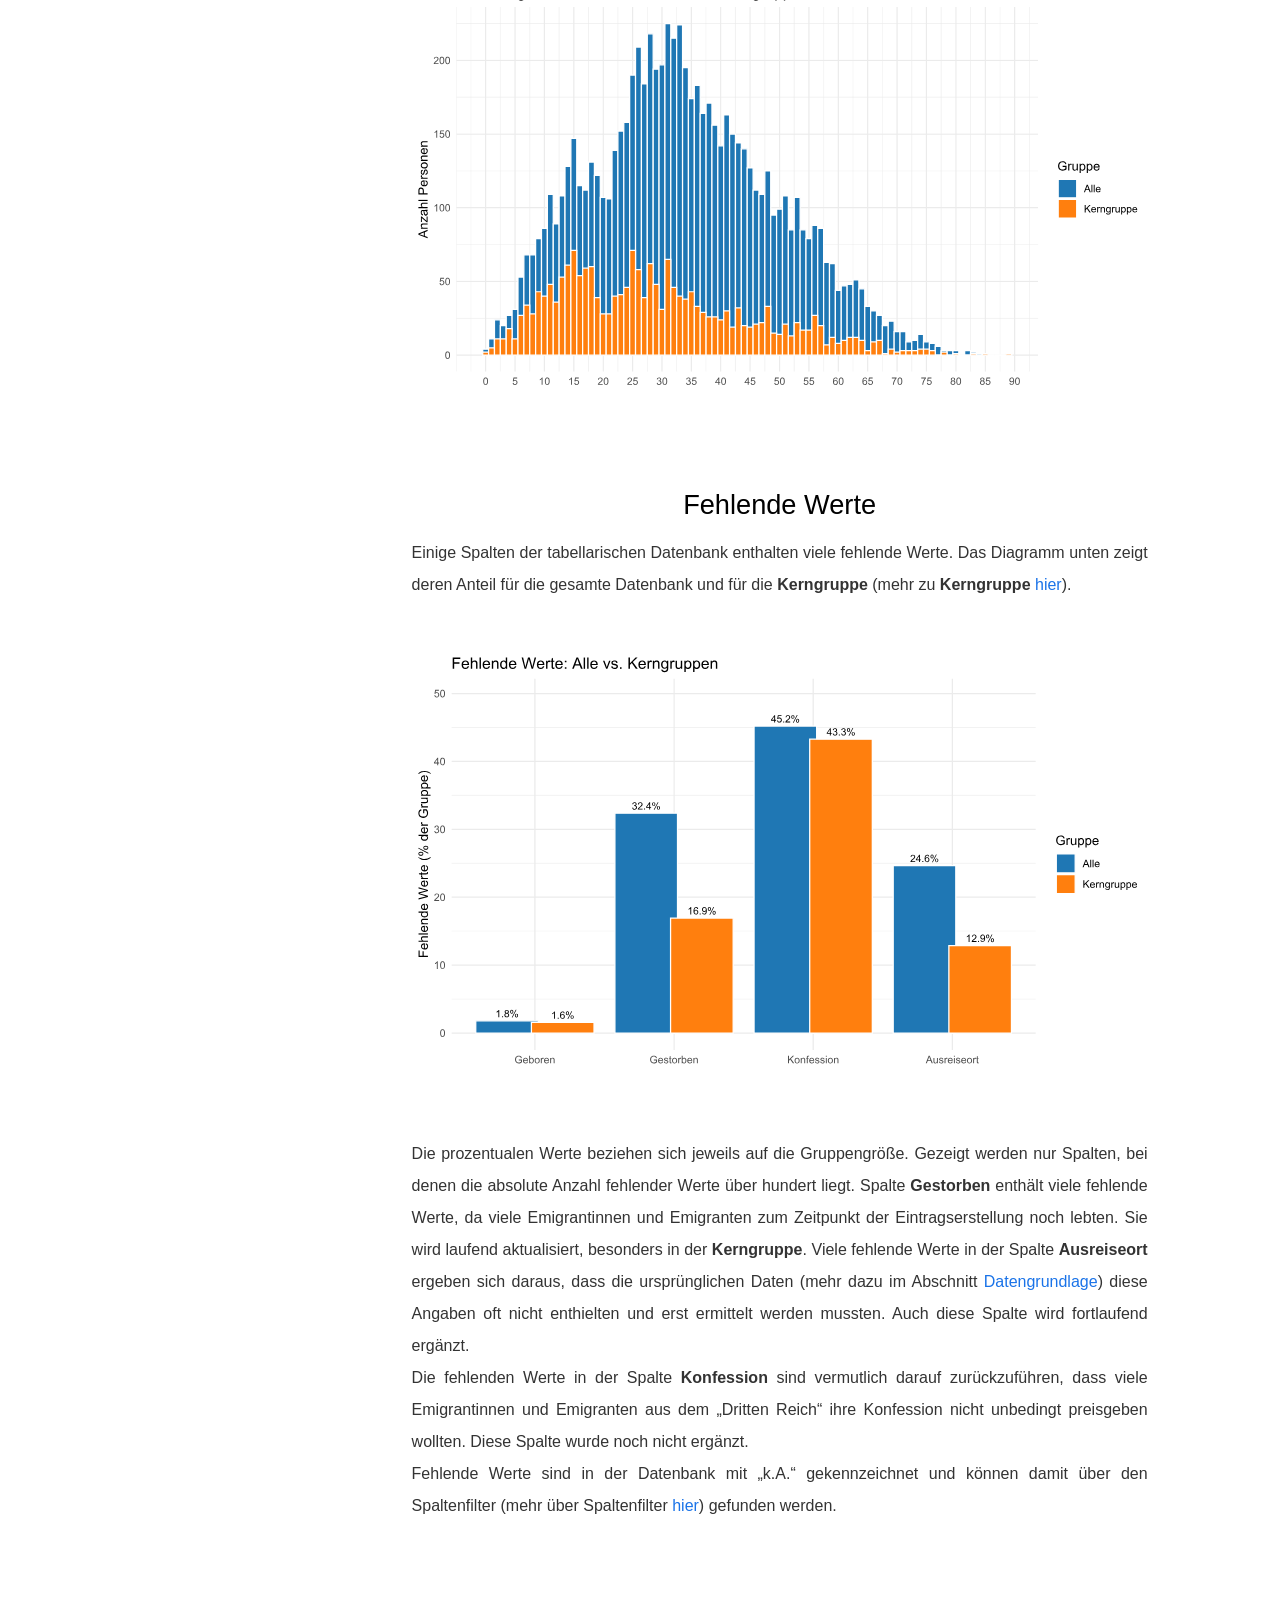
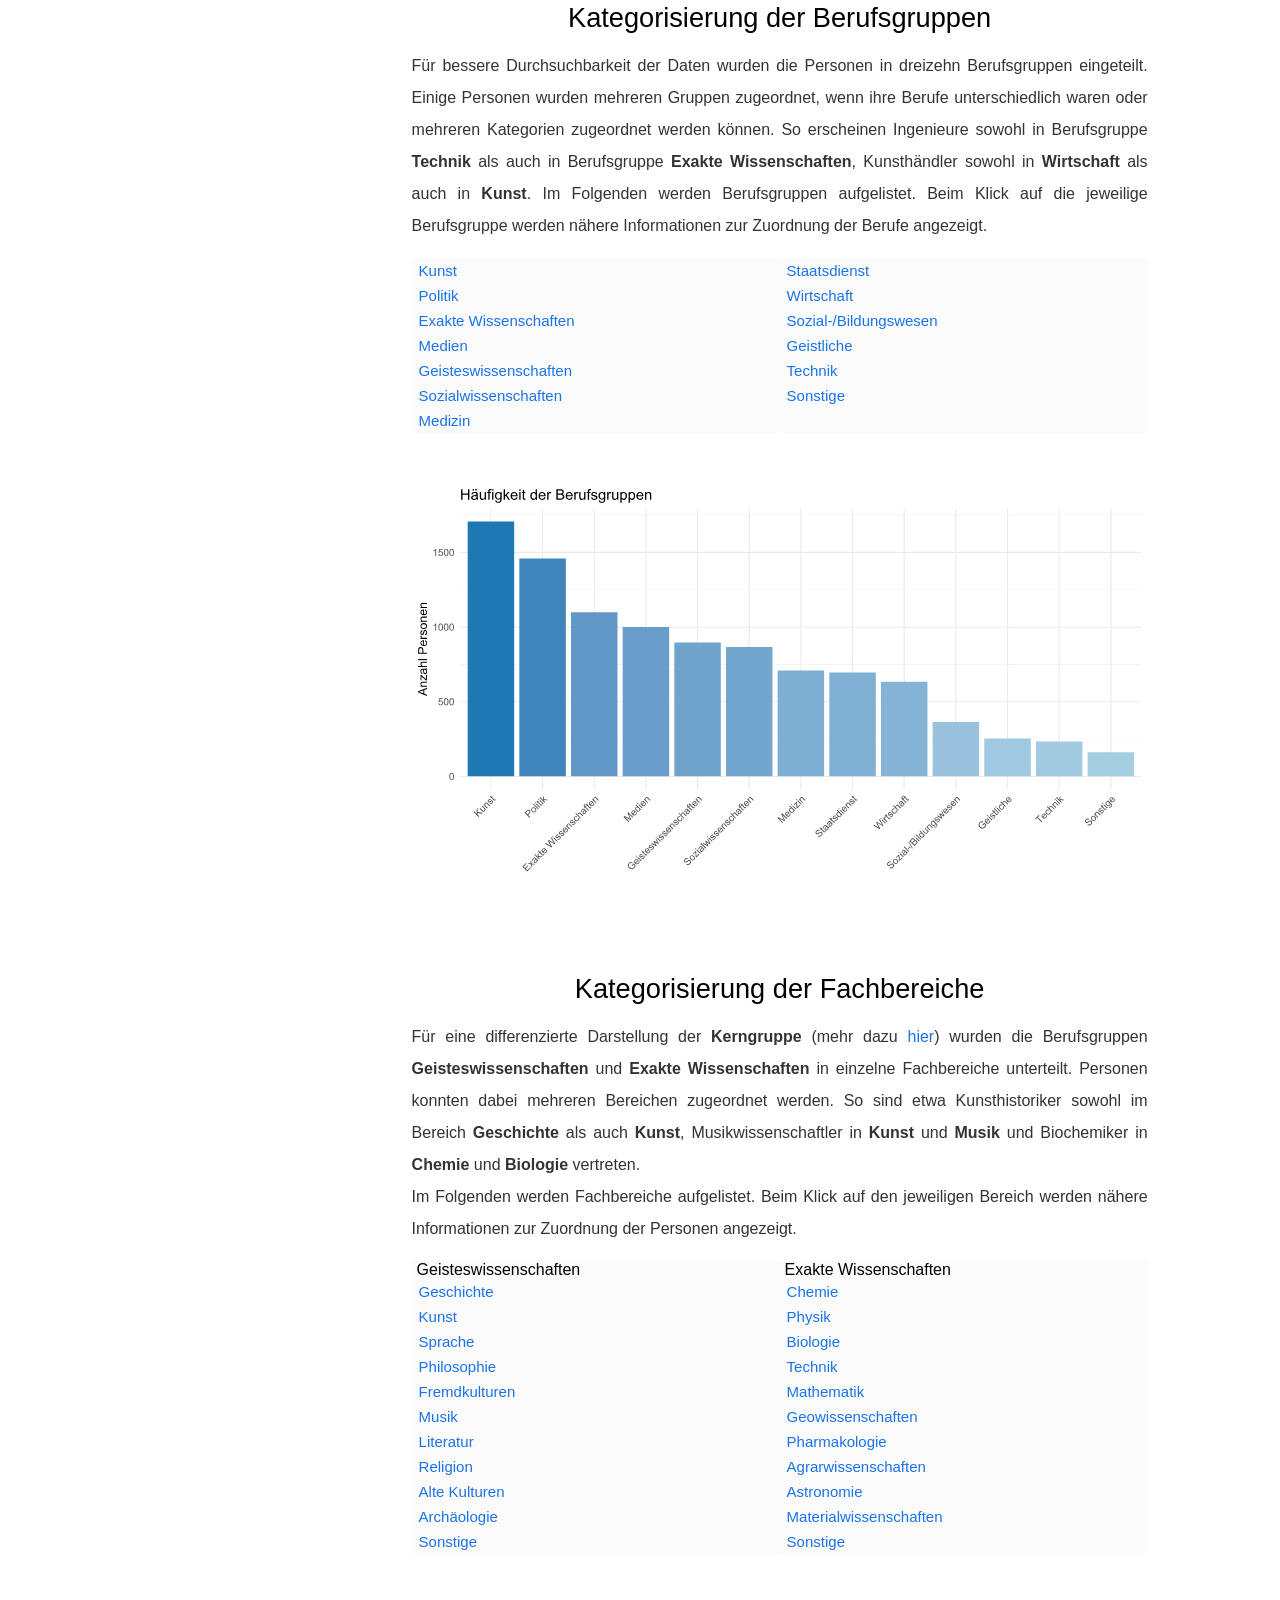
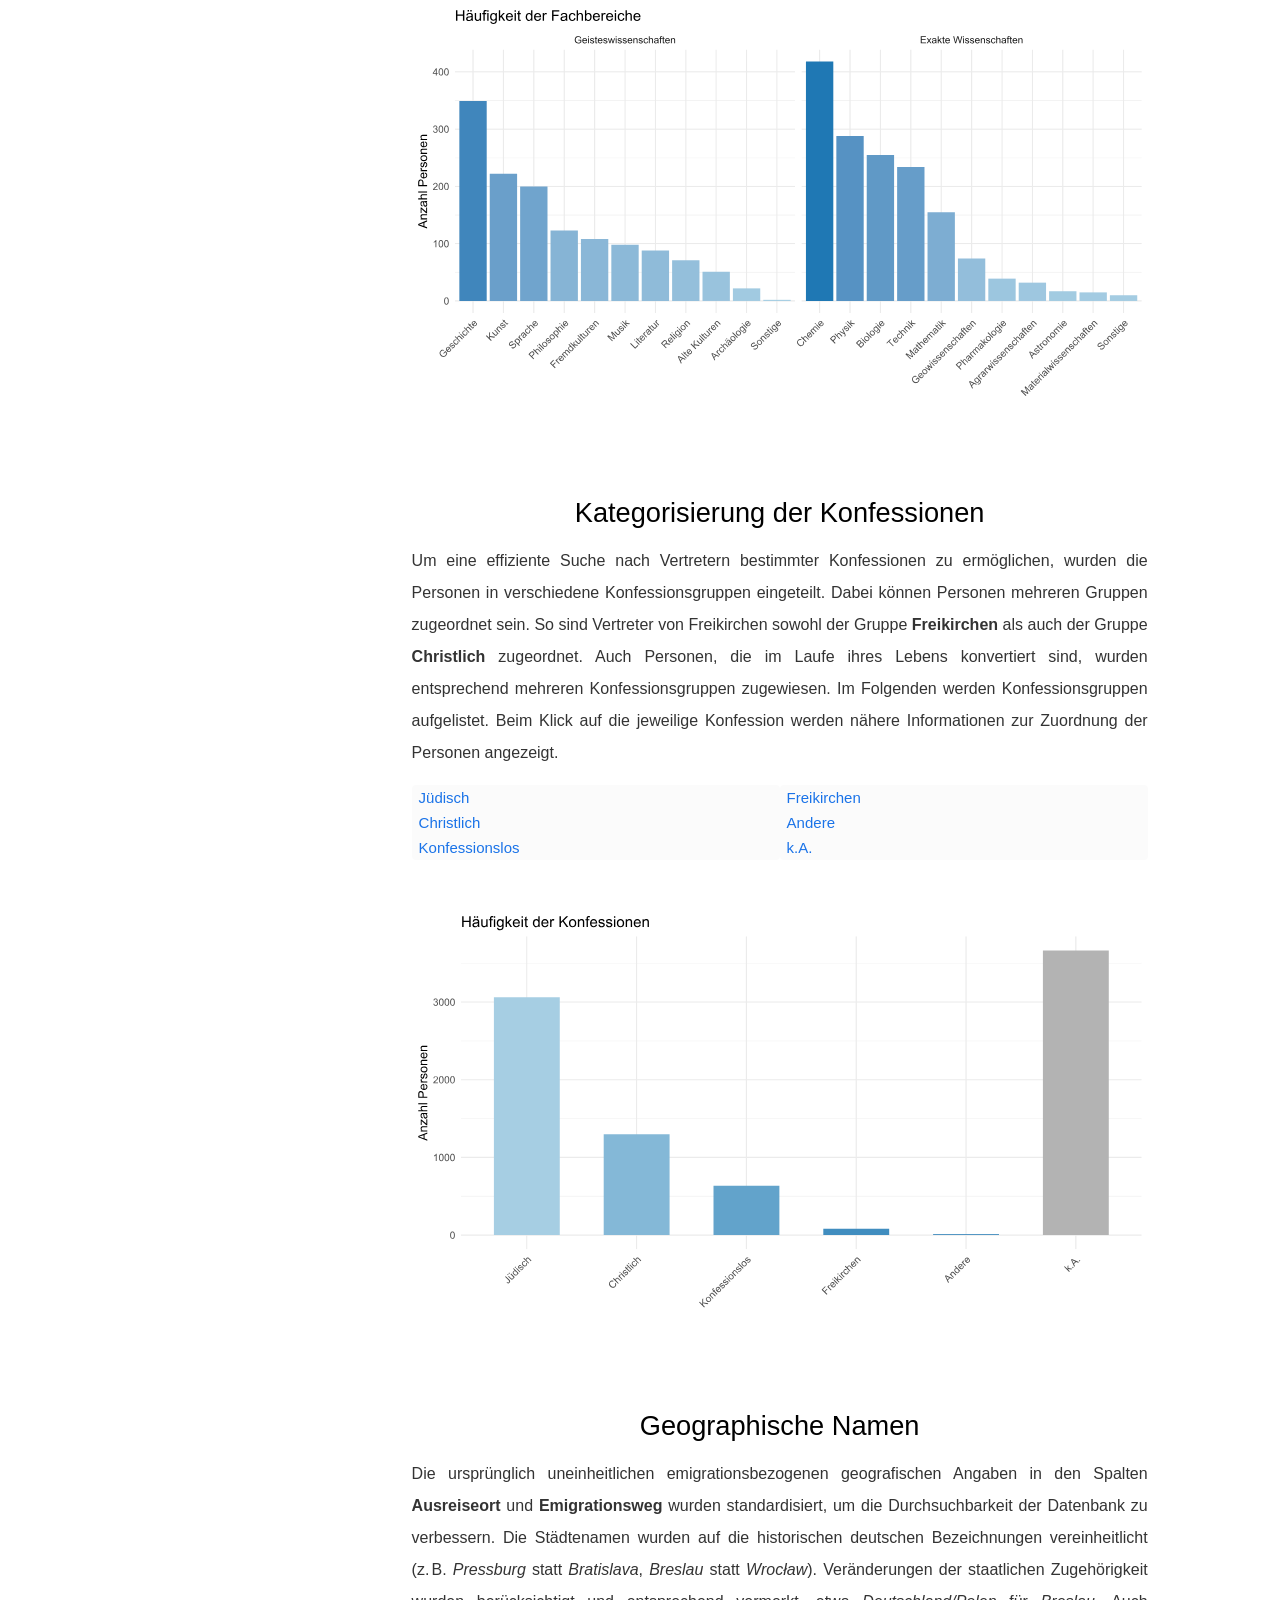
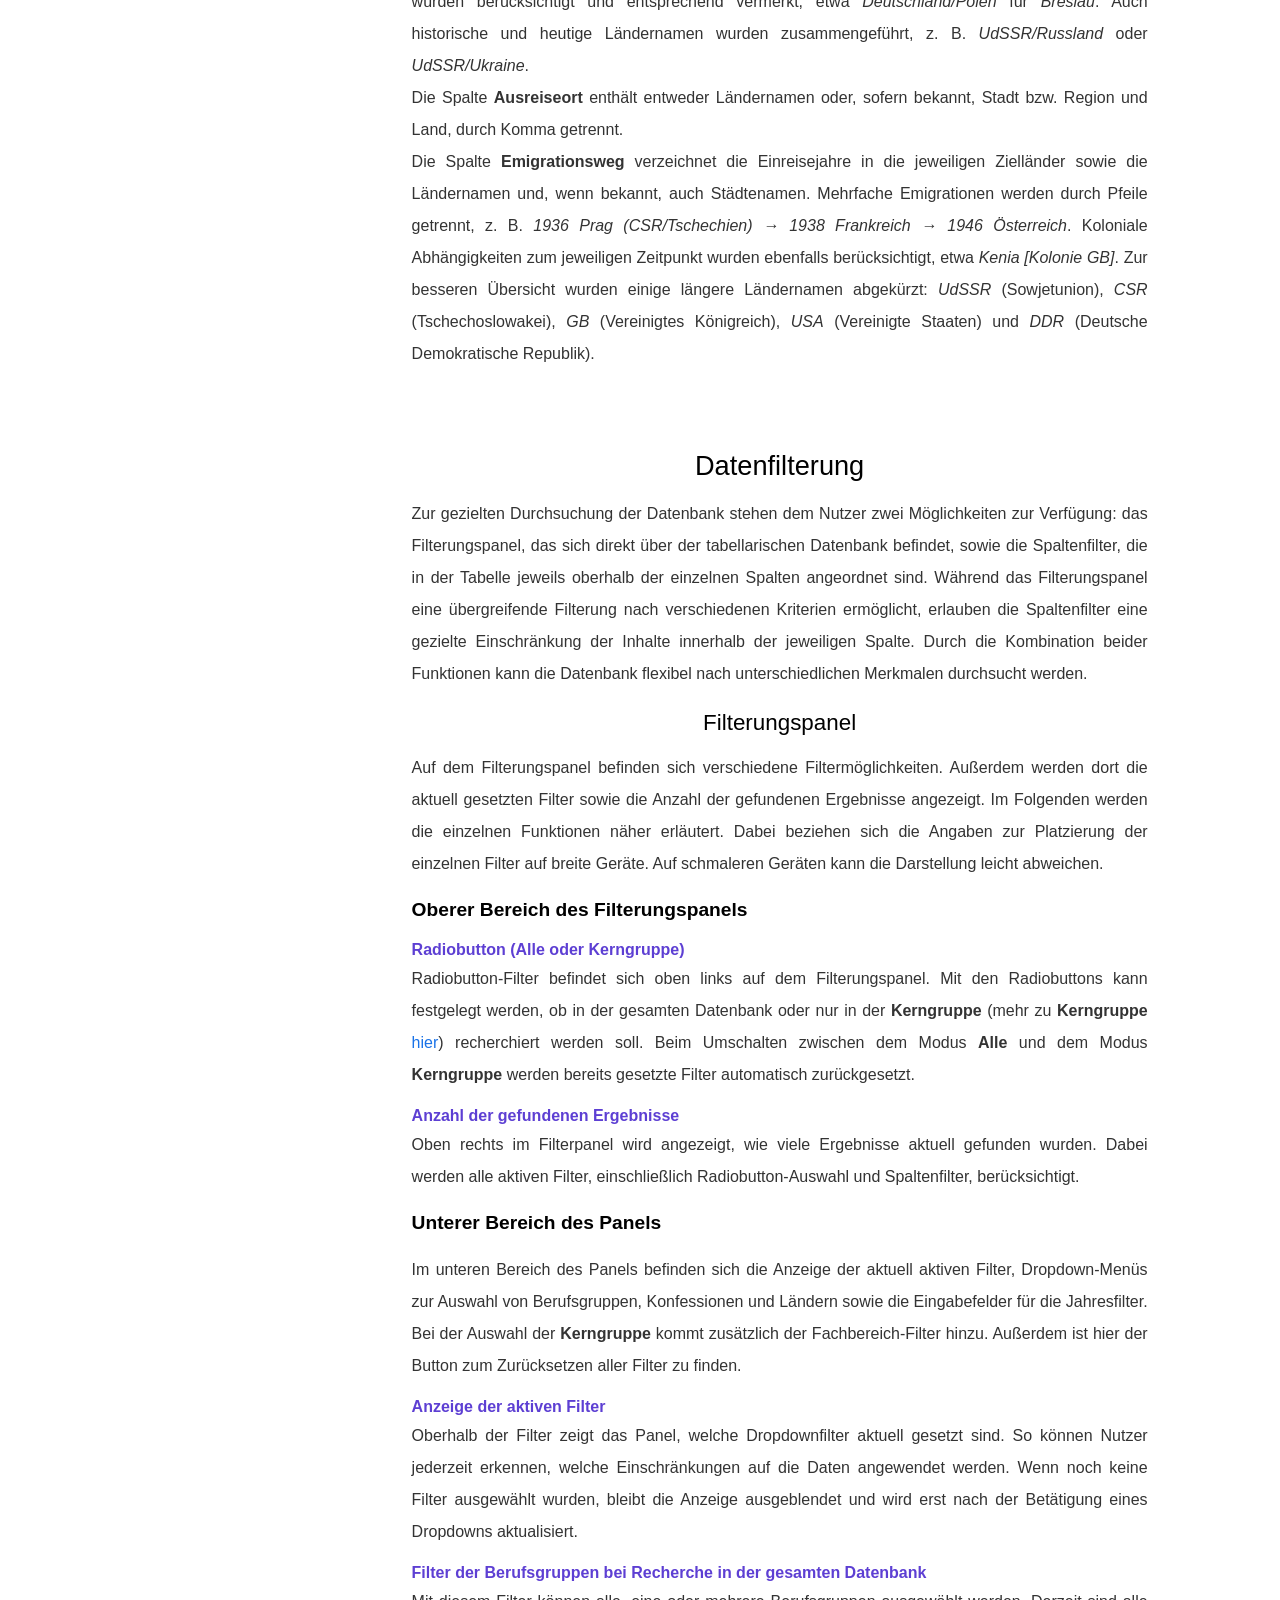
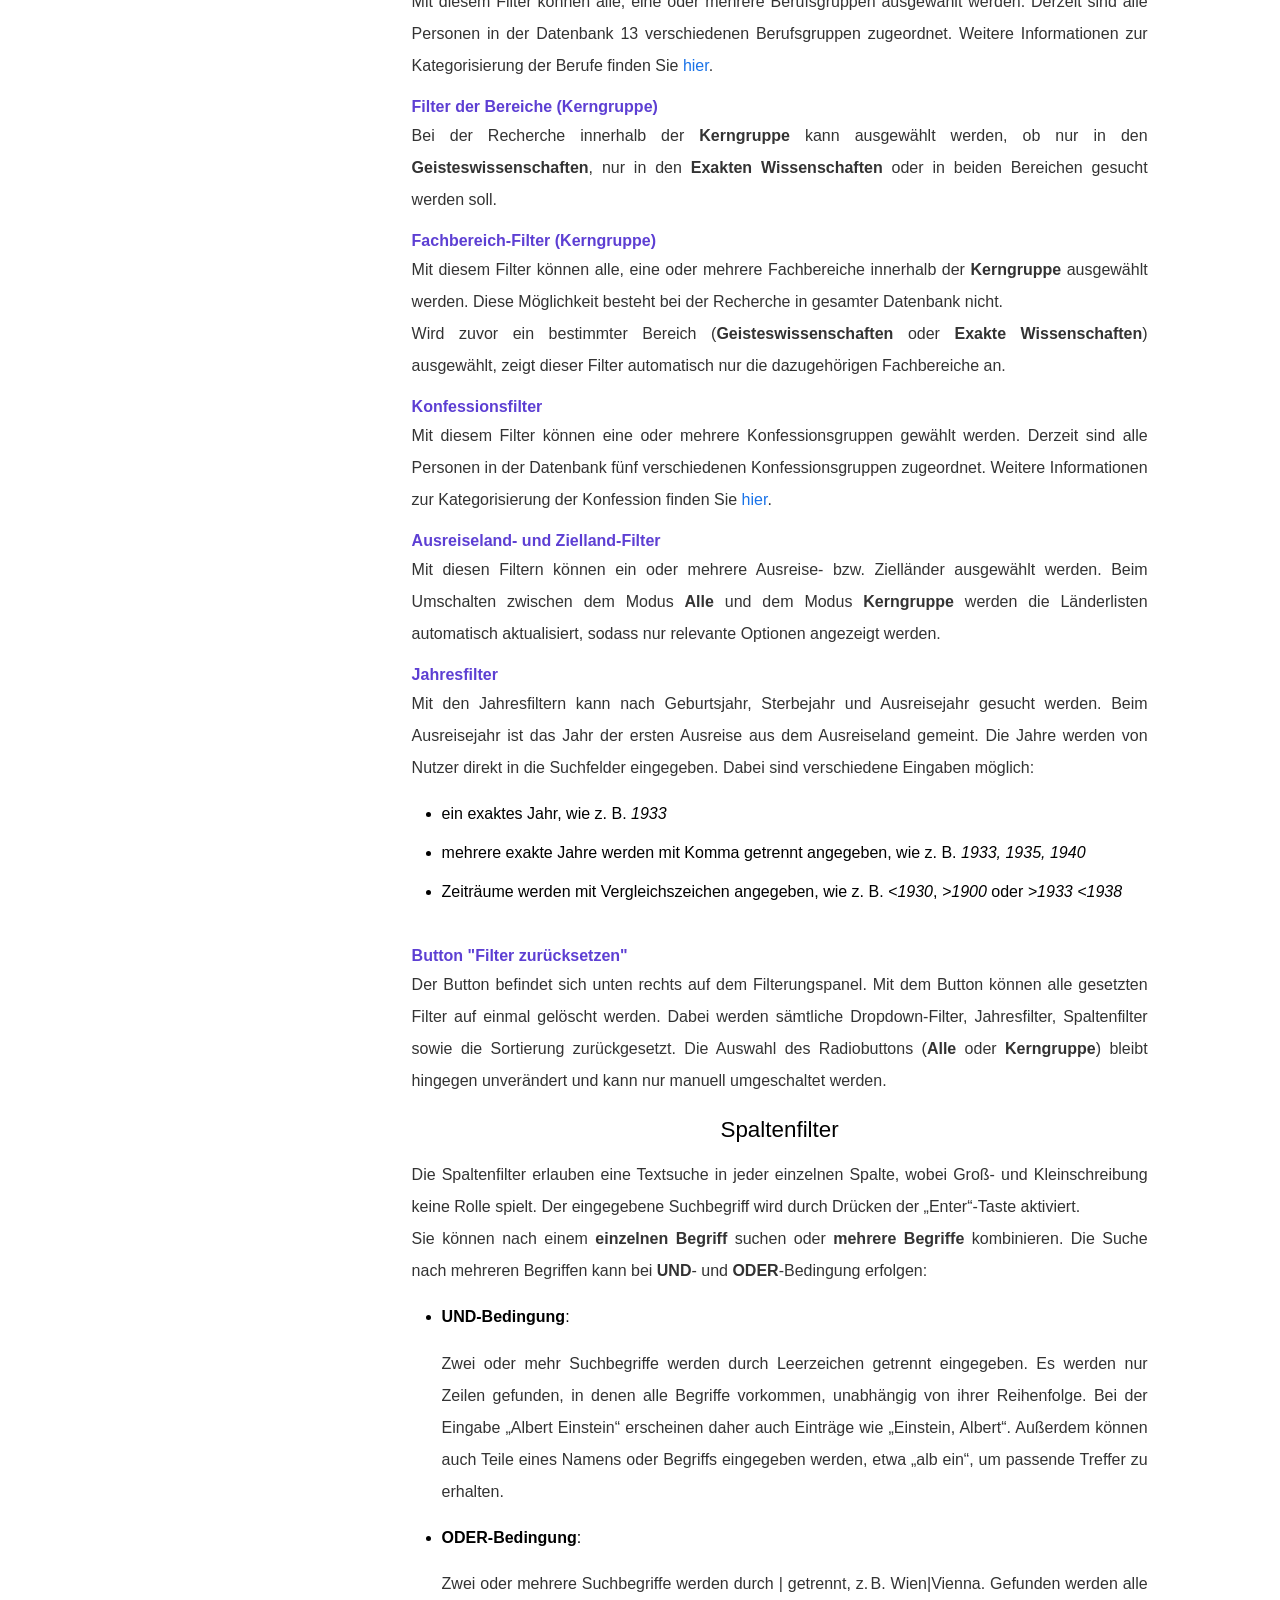
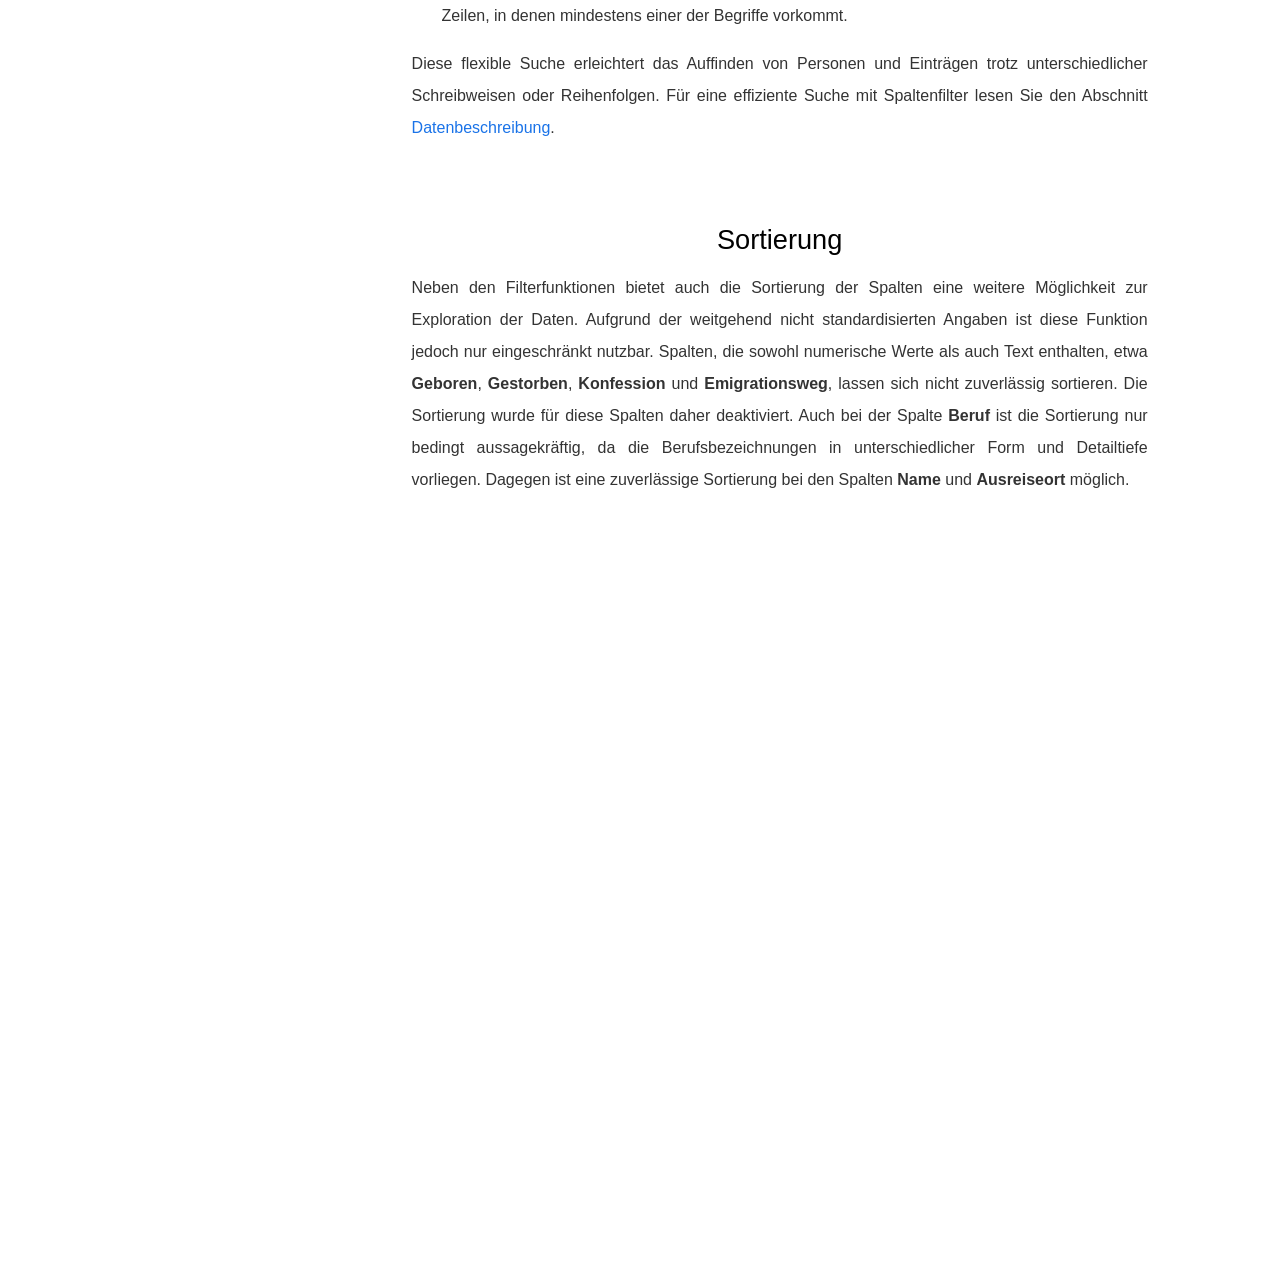
==== commit 37604522: "Update Datenbeschreibung.html" ====
--- a/Datenbeschreibung.html
+++ b/Datenbeschreibung.html
@@ -986,12 +986,14 @@
 
             <h2 id="punkt14" class="cent">Spaltenfilter</h2>
             <p>
-                Die Spaltenfilter ermöglichen eine Textsuche innerhalb
-                jeder Spalte und unterscheiden dabei nicht zwischen
-                Groß- und Kleinbuchstaben. Sie können nach einem
-                <b>einzelnen Begriff</b> suchen oder <b>mehrere Begriffe</b>
-                kombinieren. Die Suche nach mehreren Begriffen kann
-                bei <b>UND</b>- und <b>ODER</b>-Bedingung erfolgen:
+              Die Spaltenfilter erlauben eine Textsuche
+              in jeder einzelnen Spalte, wobei Groß- und Kleinschreibung 
+              keine Rolle spielt. Der eingegebene 
+              Suchbegriff wird durch Drücken
+              der „Enter“-Taste aktiviert.<br />Sie können nach einem
+              <b>einzelnen Begriff</b> suchen oder <b>mehrere Begriffe</b>
+              kombinieren. Die Suche nach mehreren Begriffen kann
+              bei <b>UND</b>- und <b>ODER</b>-Bedingung erfolgen:
             </p>
             <ul id="dot">
                 <li>
--- a/assets/css/styles_dat.css
+++ b/assets/css/styles_dat.css
@@ -177,7 +177,7 @@
     flex: 1;
     margin-right: 8%;
     margin-left: 5%;
-    margin-bottom: 80%;
+    margin-bottom: 60%;
 }
 
 /*Bilder*/
@@ -284,7 +284,9 @@
         flex-direction: column;
     }
         .content {
-        margin-bottom: 120%;
+        margin-left: 5%;
+        margin-right: 5%;
+        margin-bottom: 60%;
     }
 
     #toc {
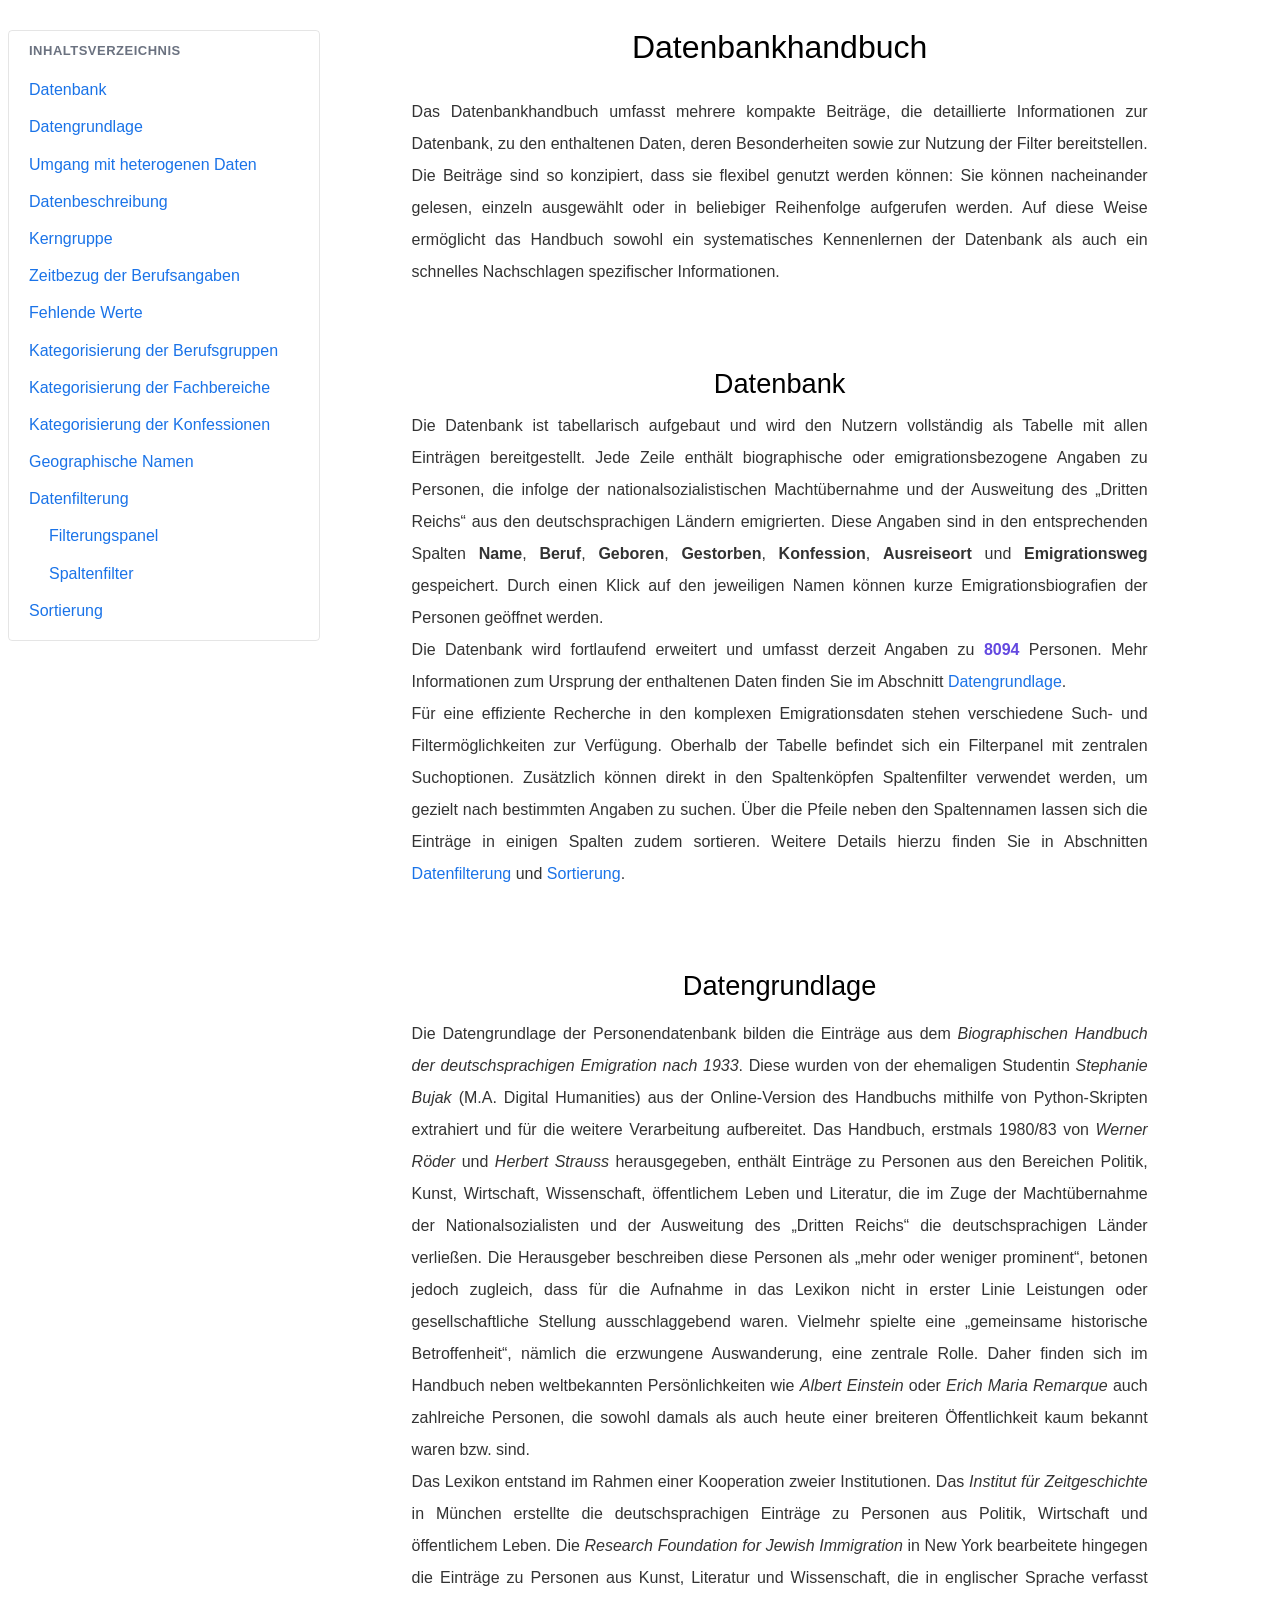
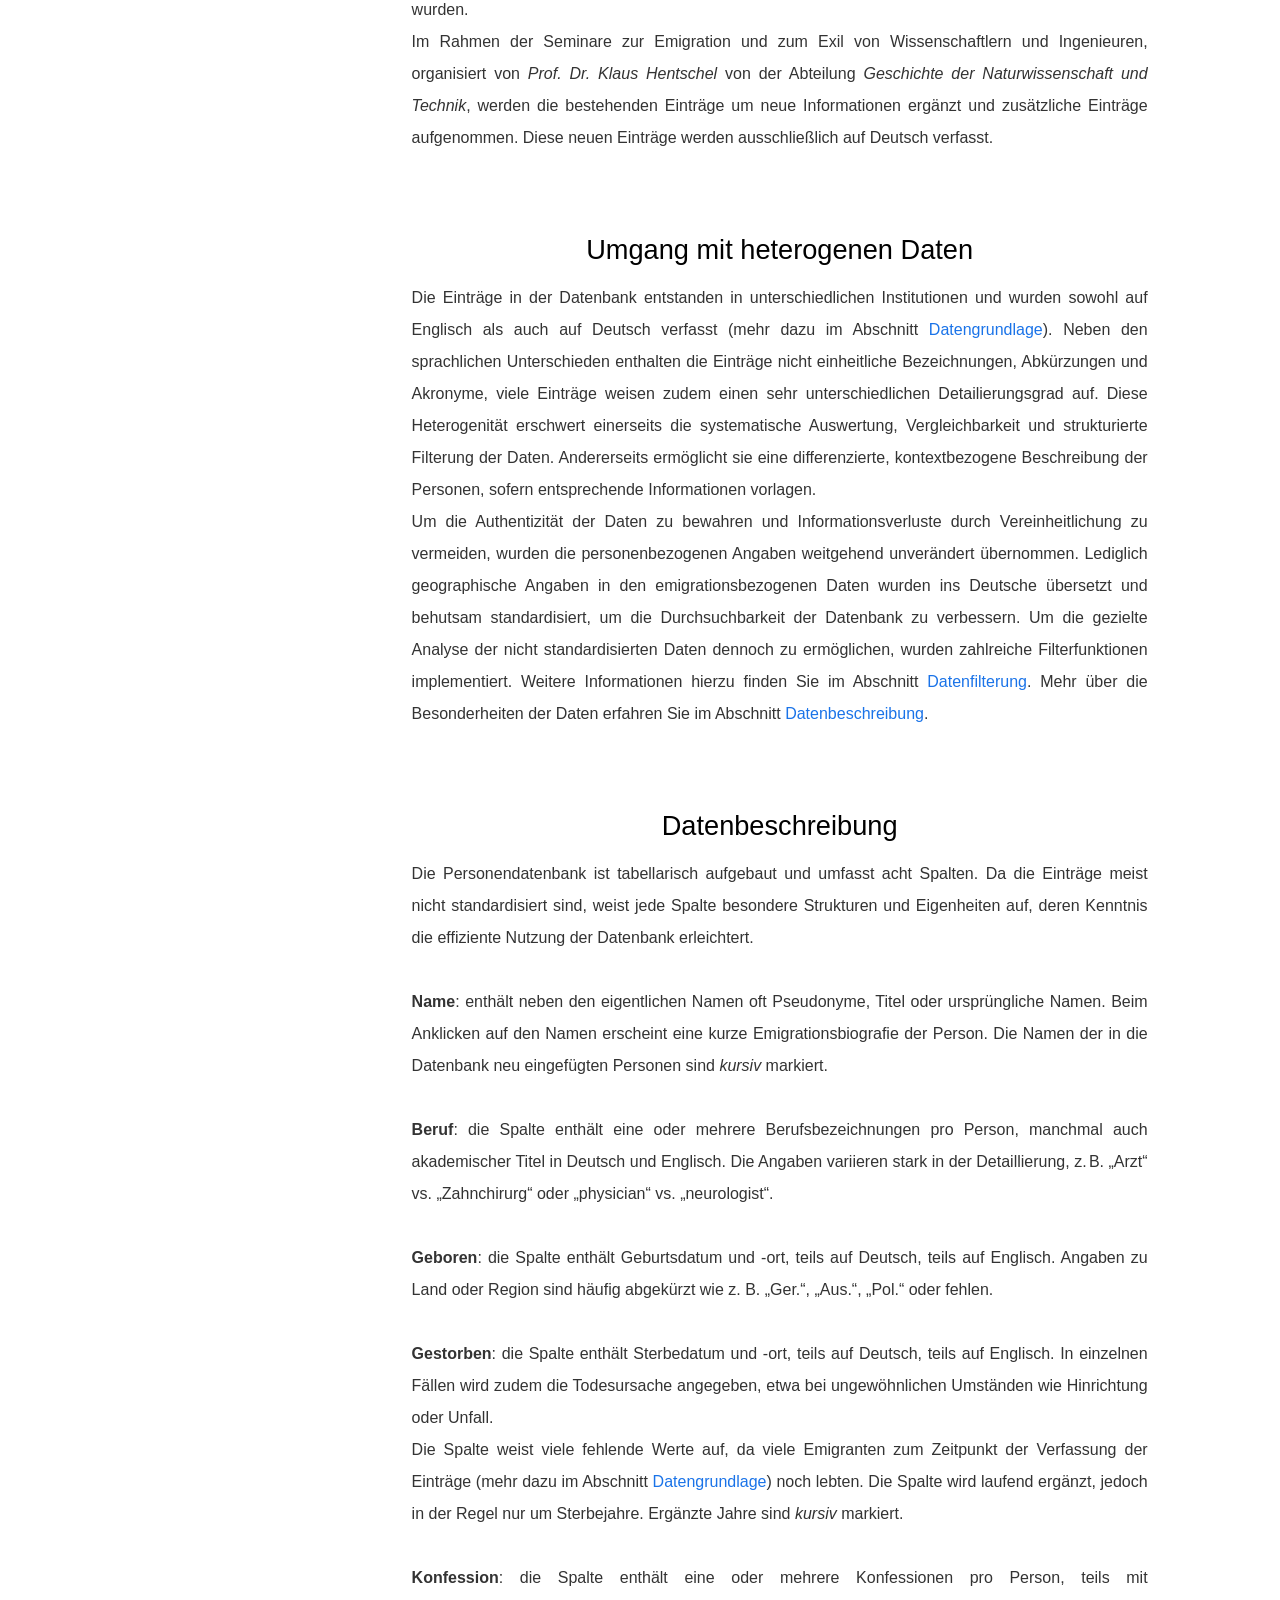
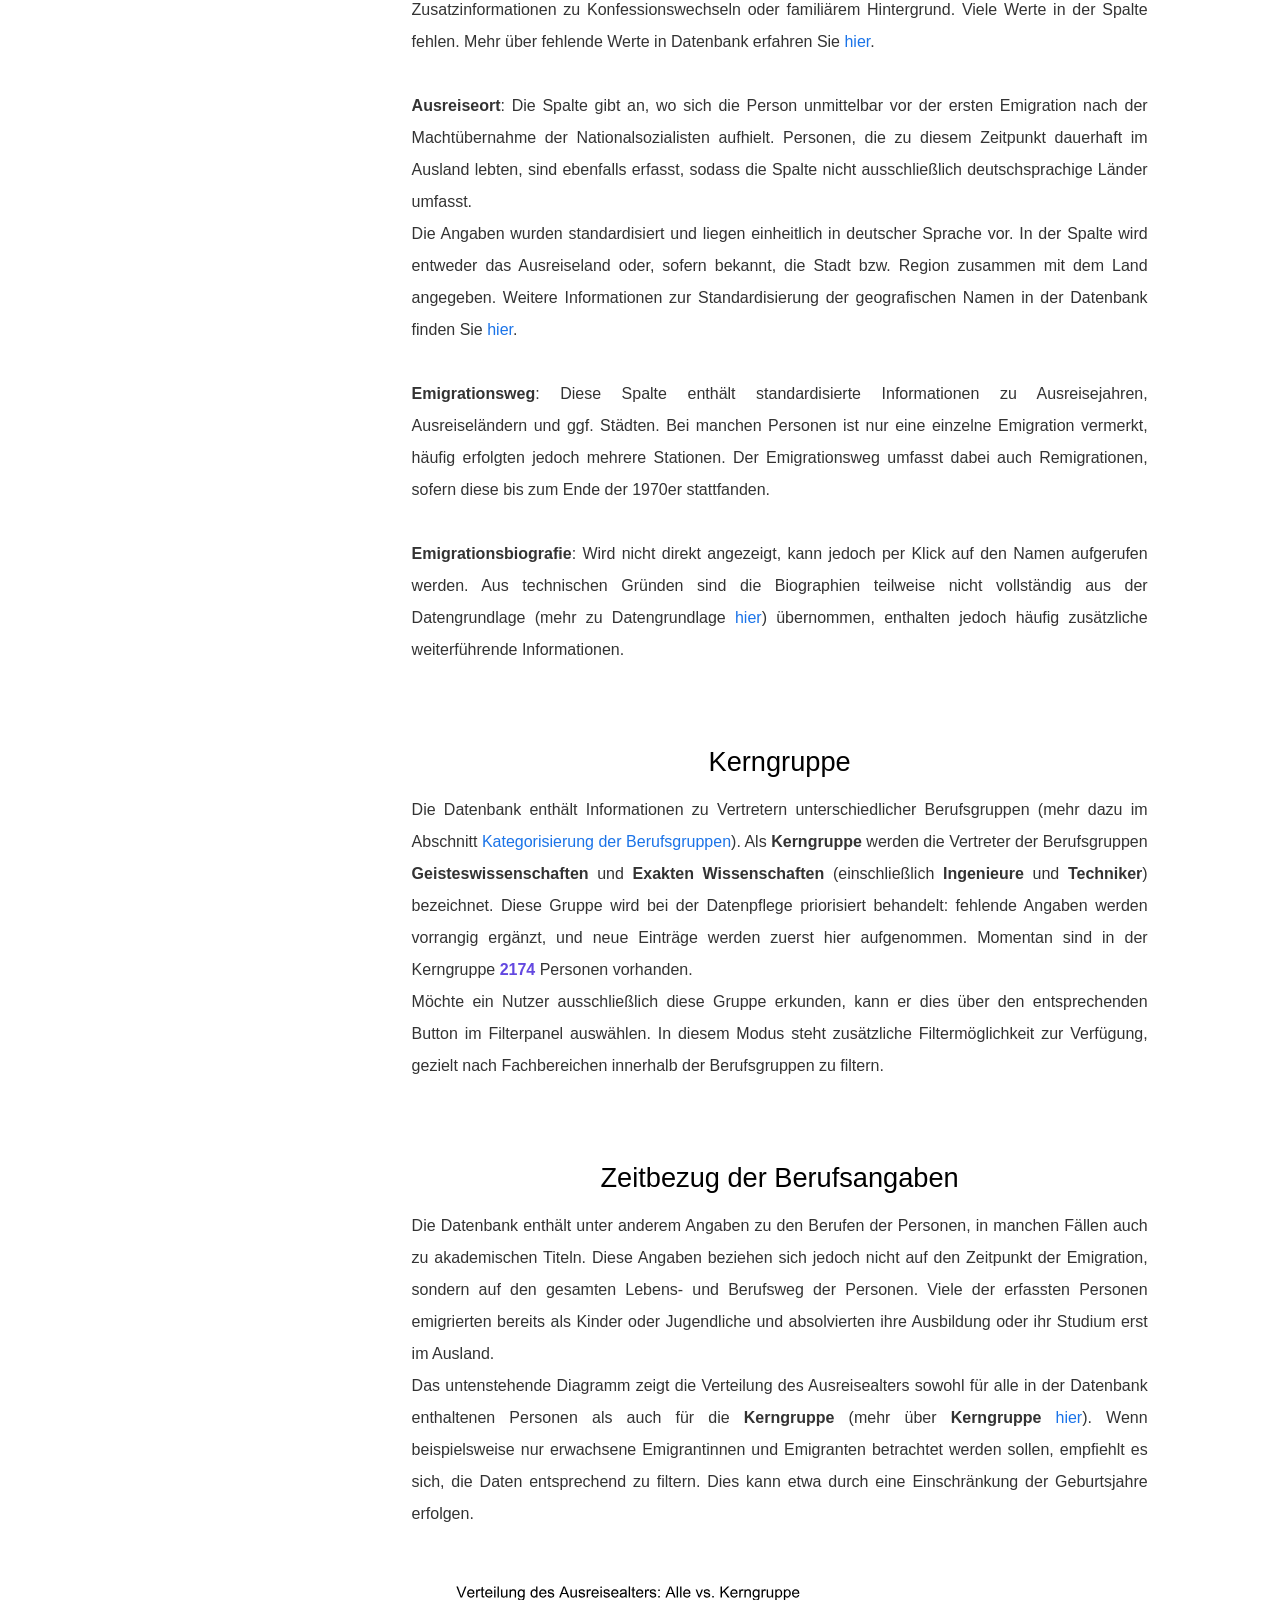
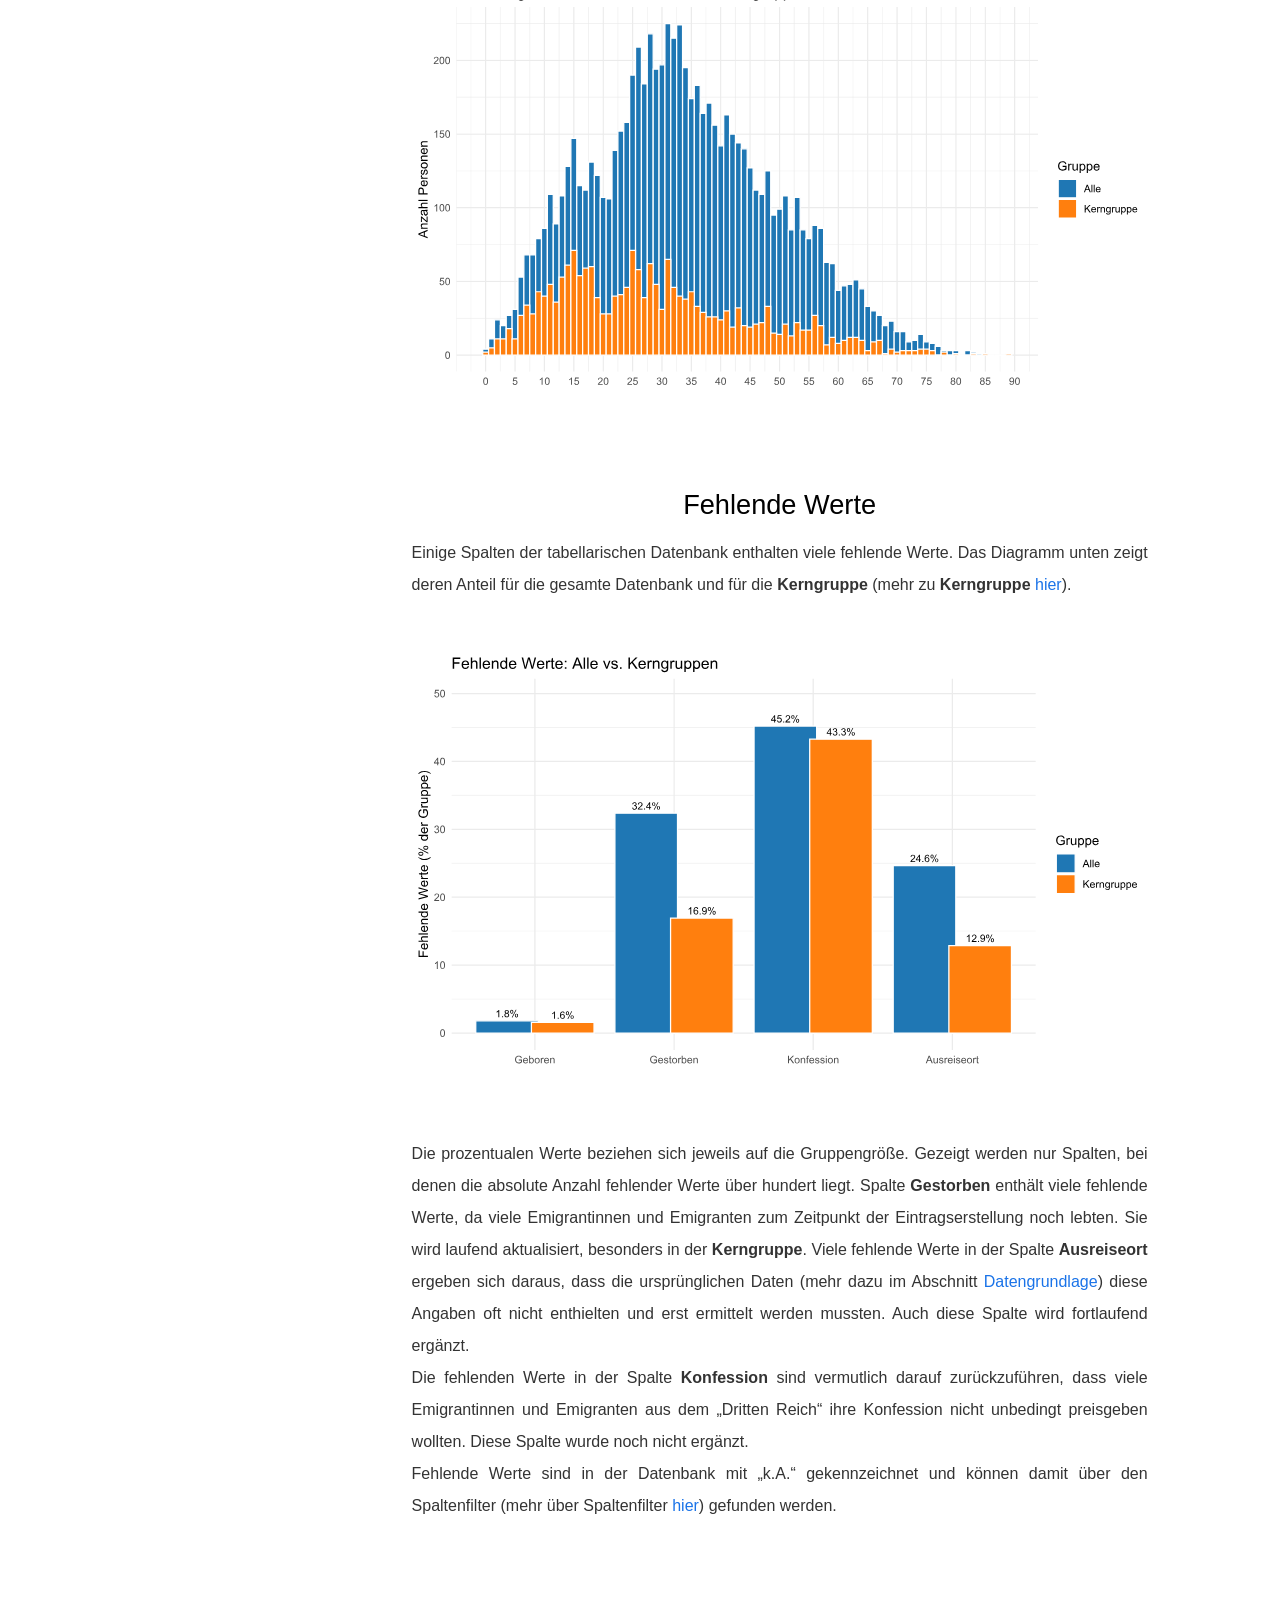
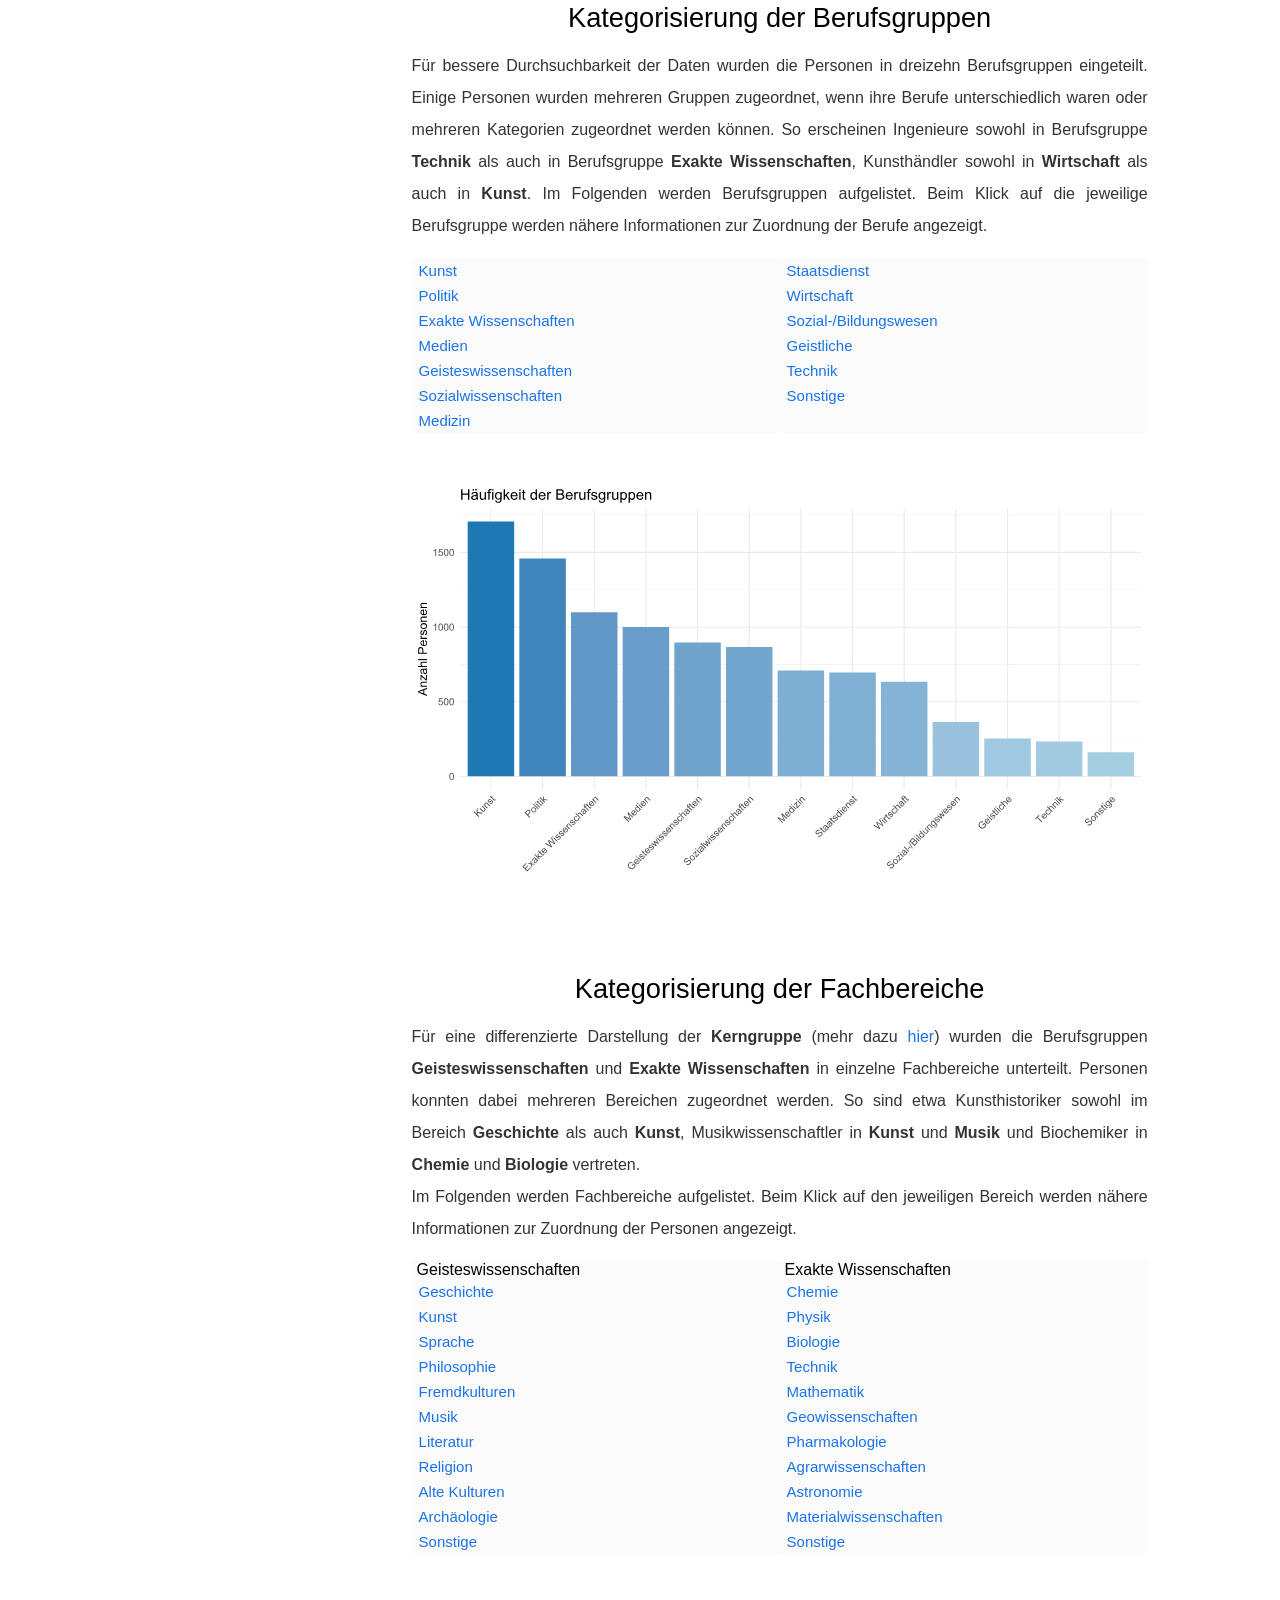
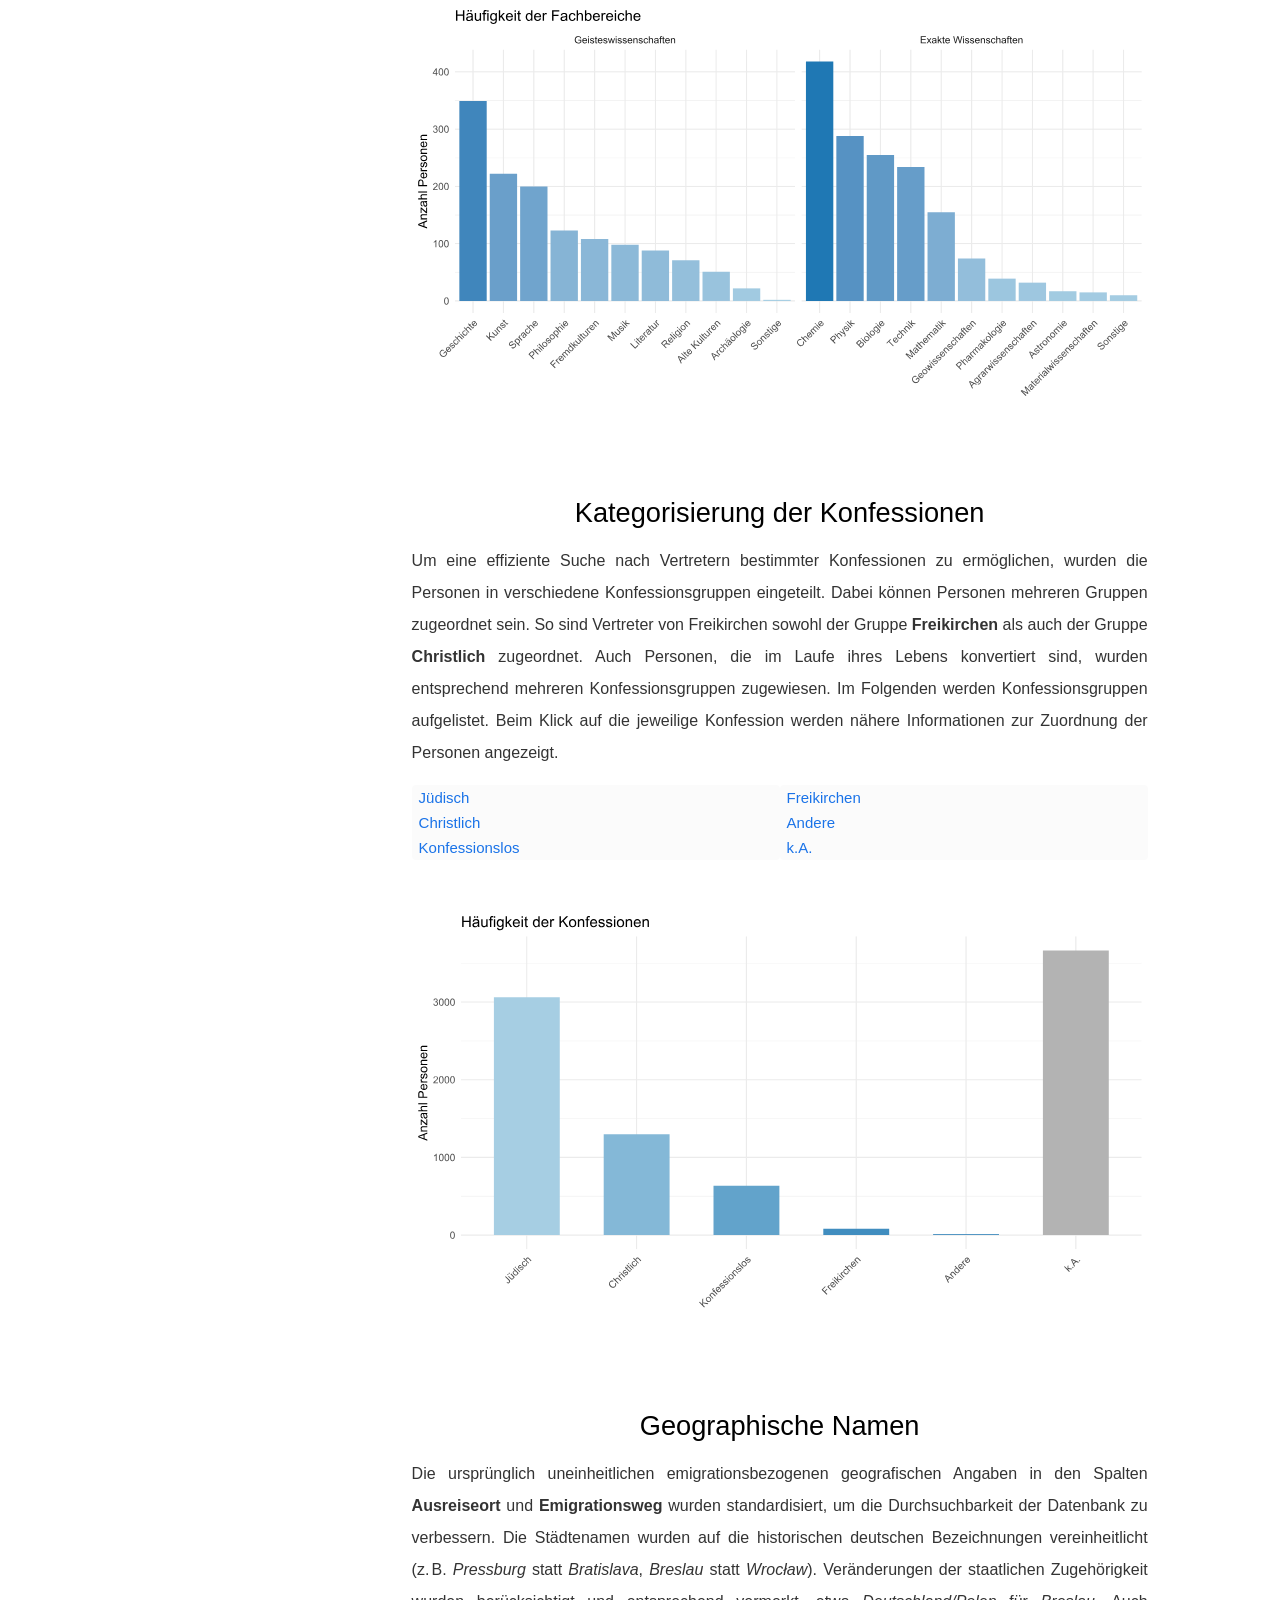
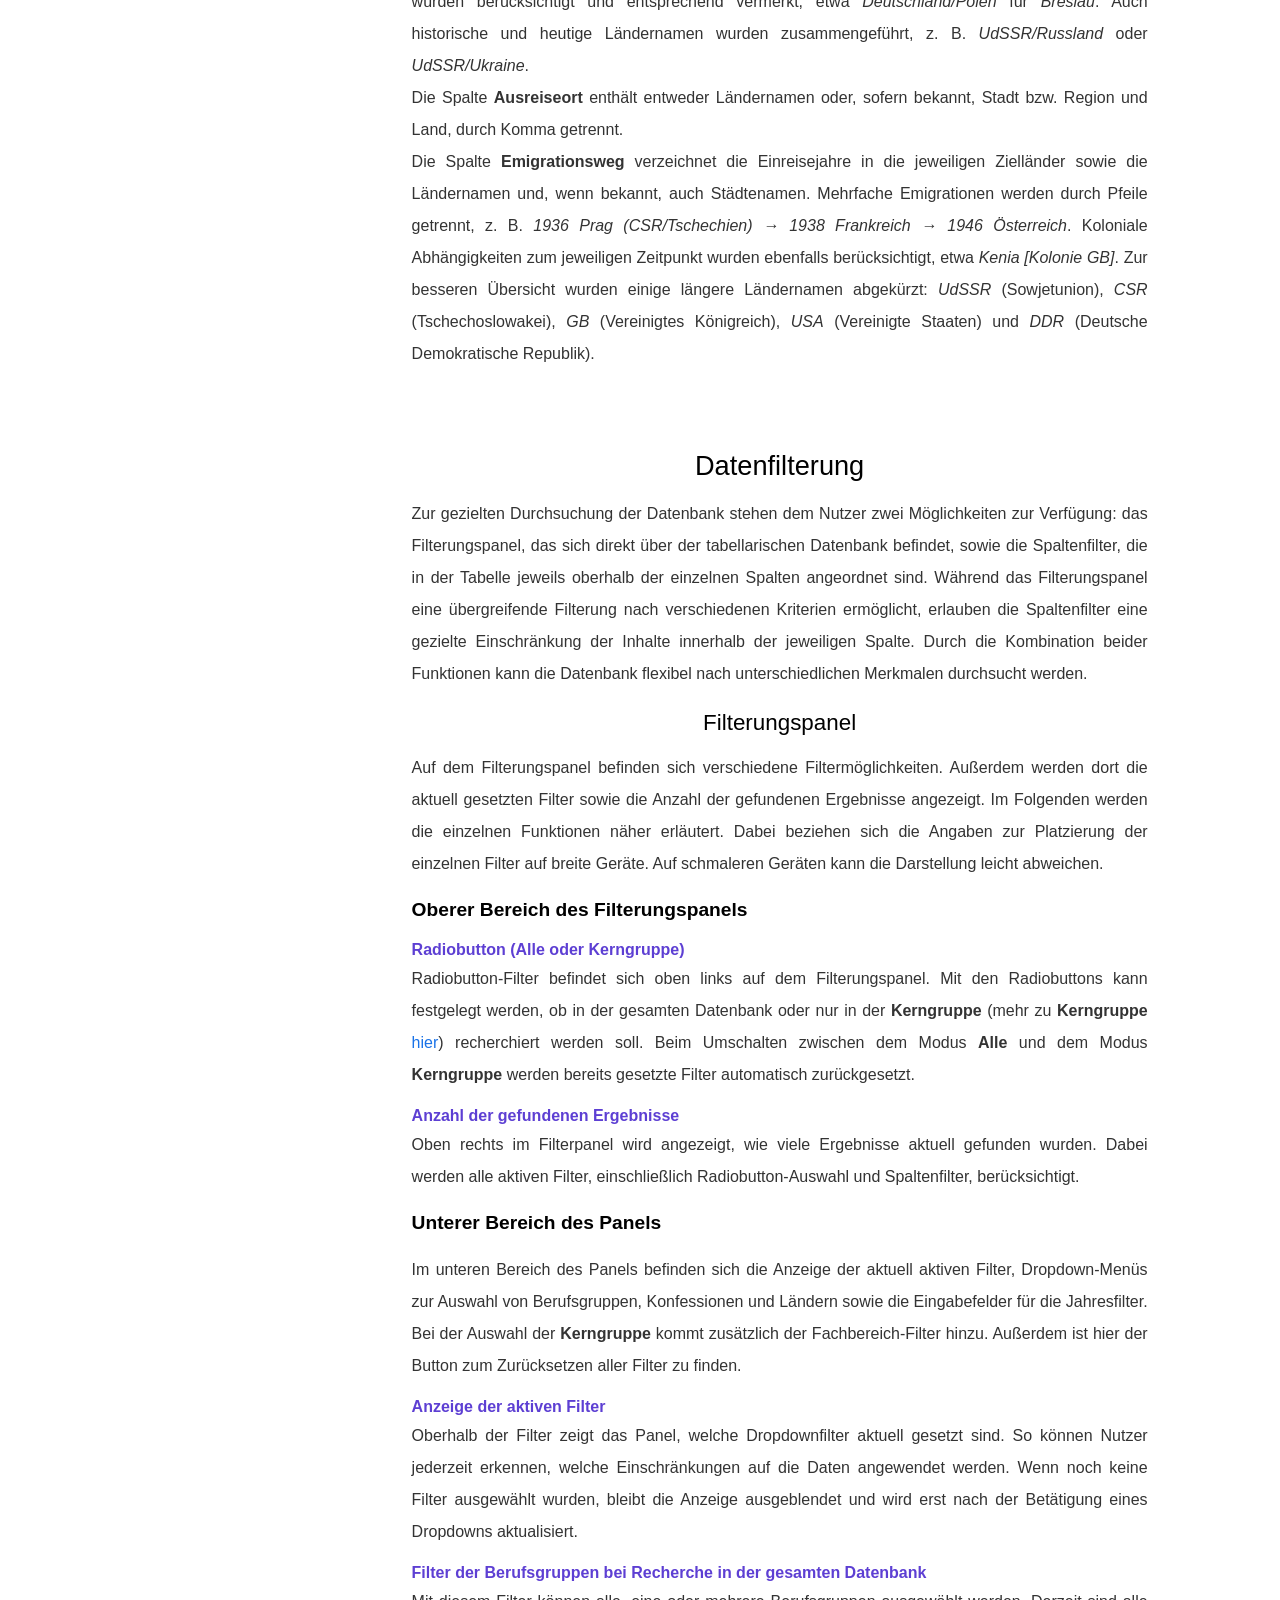
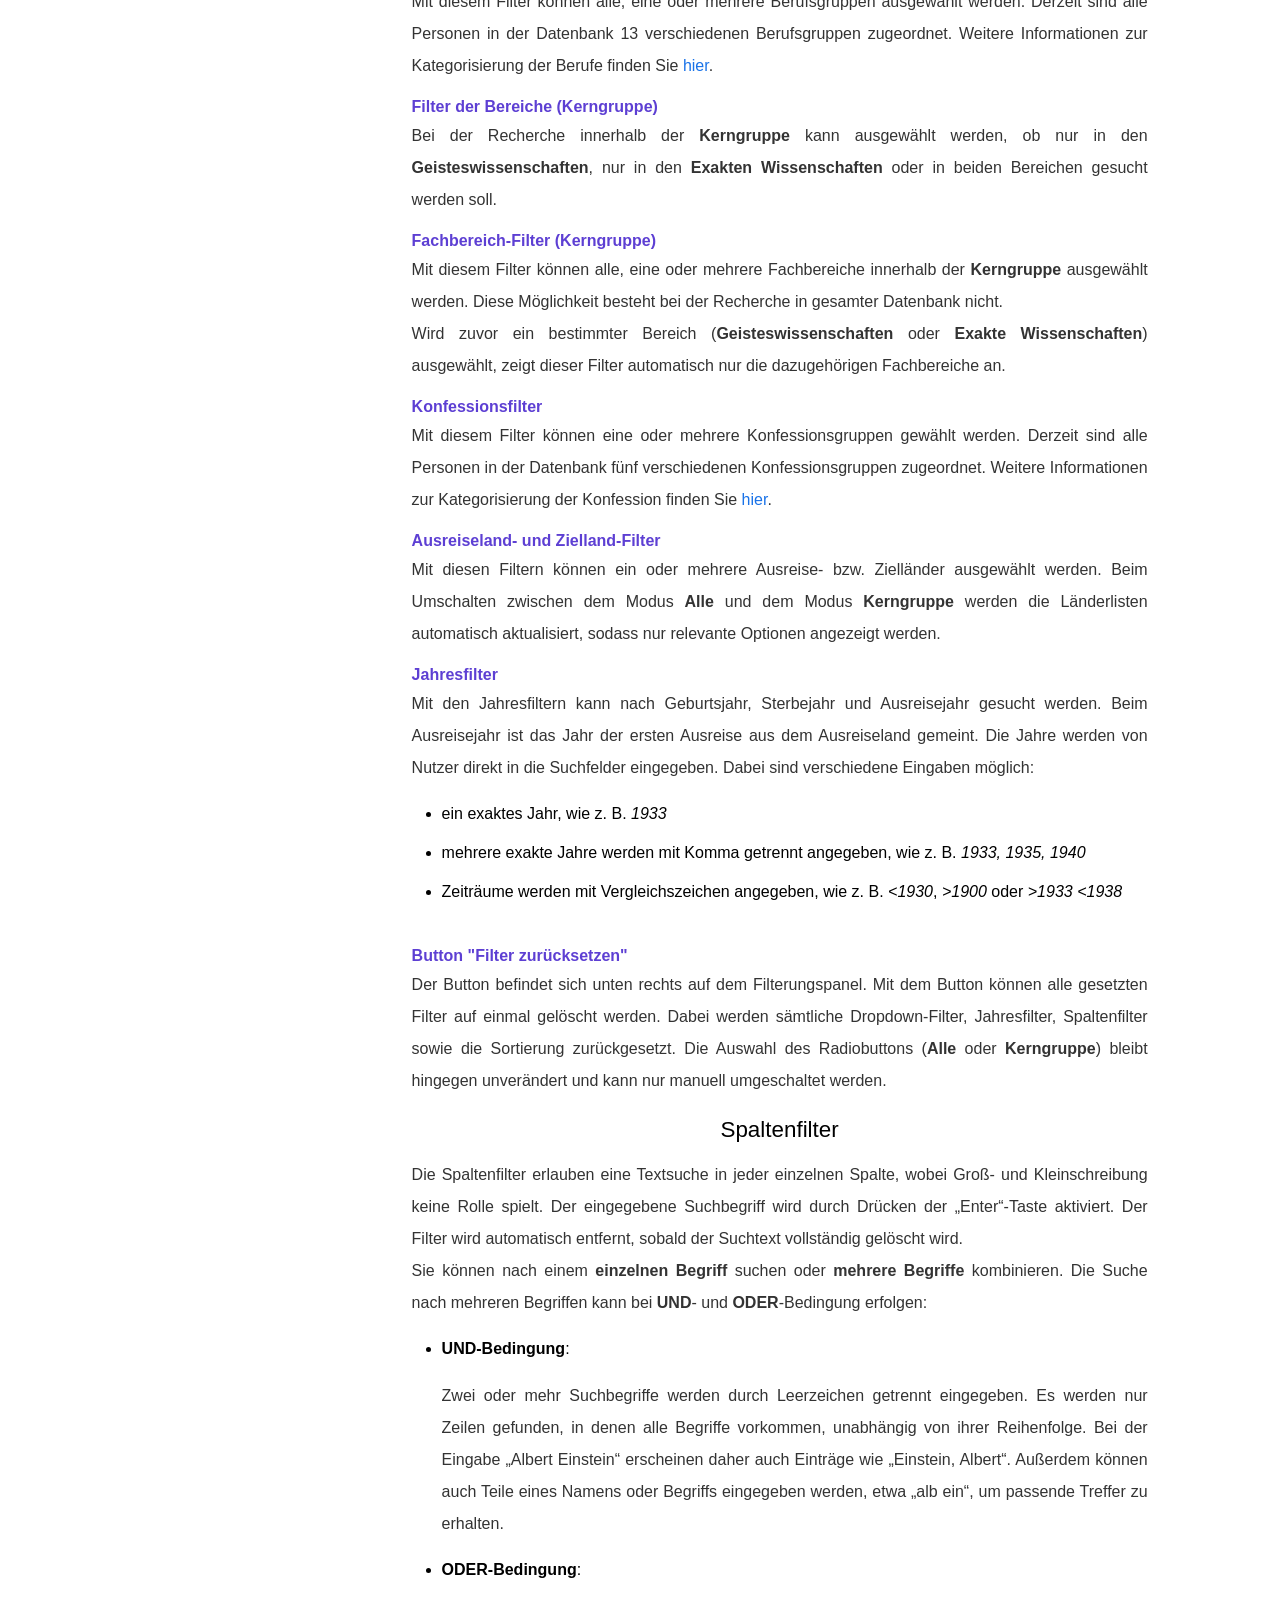
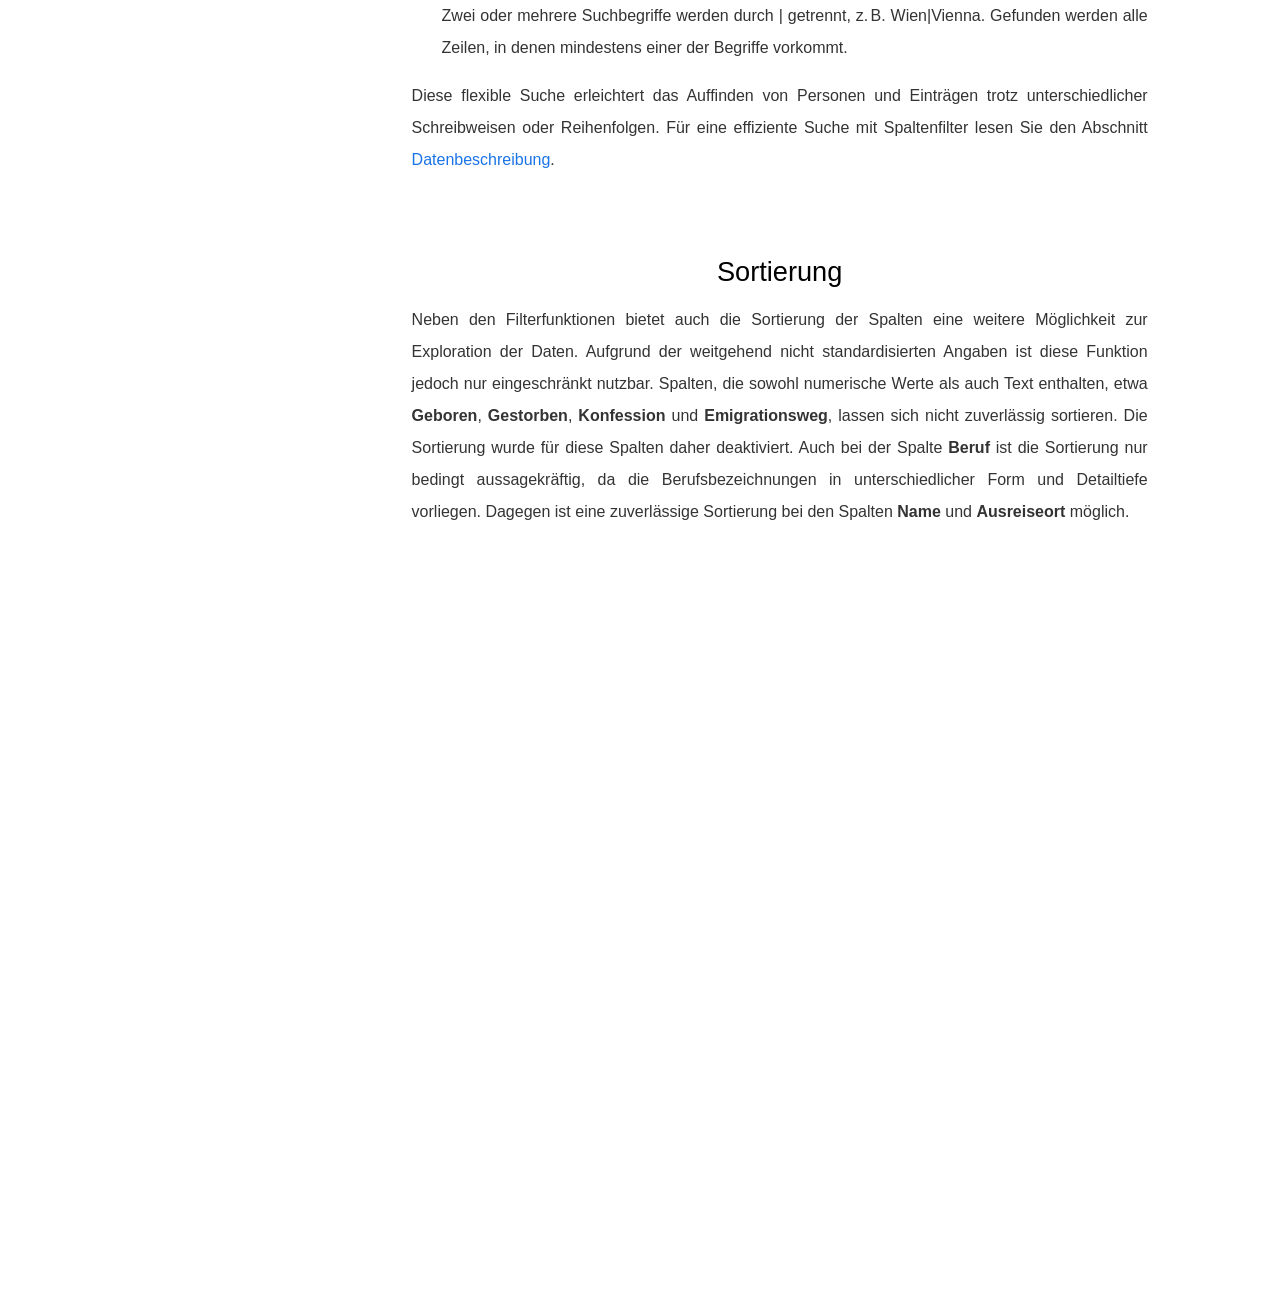
==== commit 5b6d4936: "Update Datenbeschreibung.html" ====
--- a/Datenbeschreibung.html
+++ b/Datenbeschreibung.html
@@ -990,7 +990,8 @@
               in jeder einzelnen Spalte, wobei Groß- und Kleinschreibung 
               keine Rolle spielt. Der eingegebene 
               Suchbegriff wird durch Drücken
-              der „Enter“-Taste aktiviert.<br />Sie können nach einem
+              der „Enter“-Taste aktiviert. Der Filter wird automatisch entfernt, 
+              sobald der Suchtext vollständig gelöscht wird.<br />Sie können nach einem
               <b>einzelnen Begriff</b> suchen oder <b>mehrere Begriffe</b>
               kombinieren. Die Suche nach mehreren Begriffen kann
               bei <b>UND</b>- und <b>ODER</b>-Bedingung erfolgen:
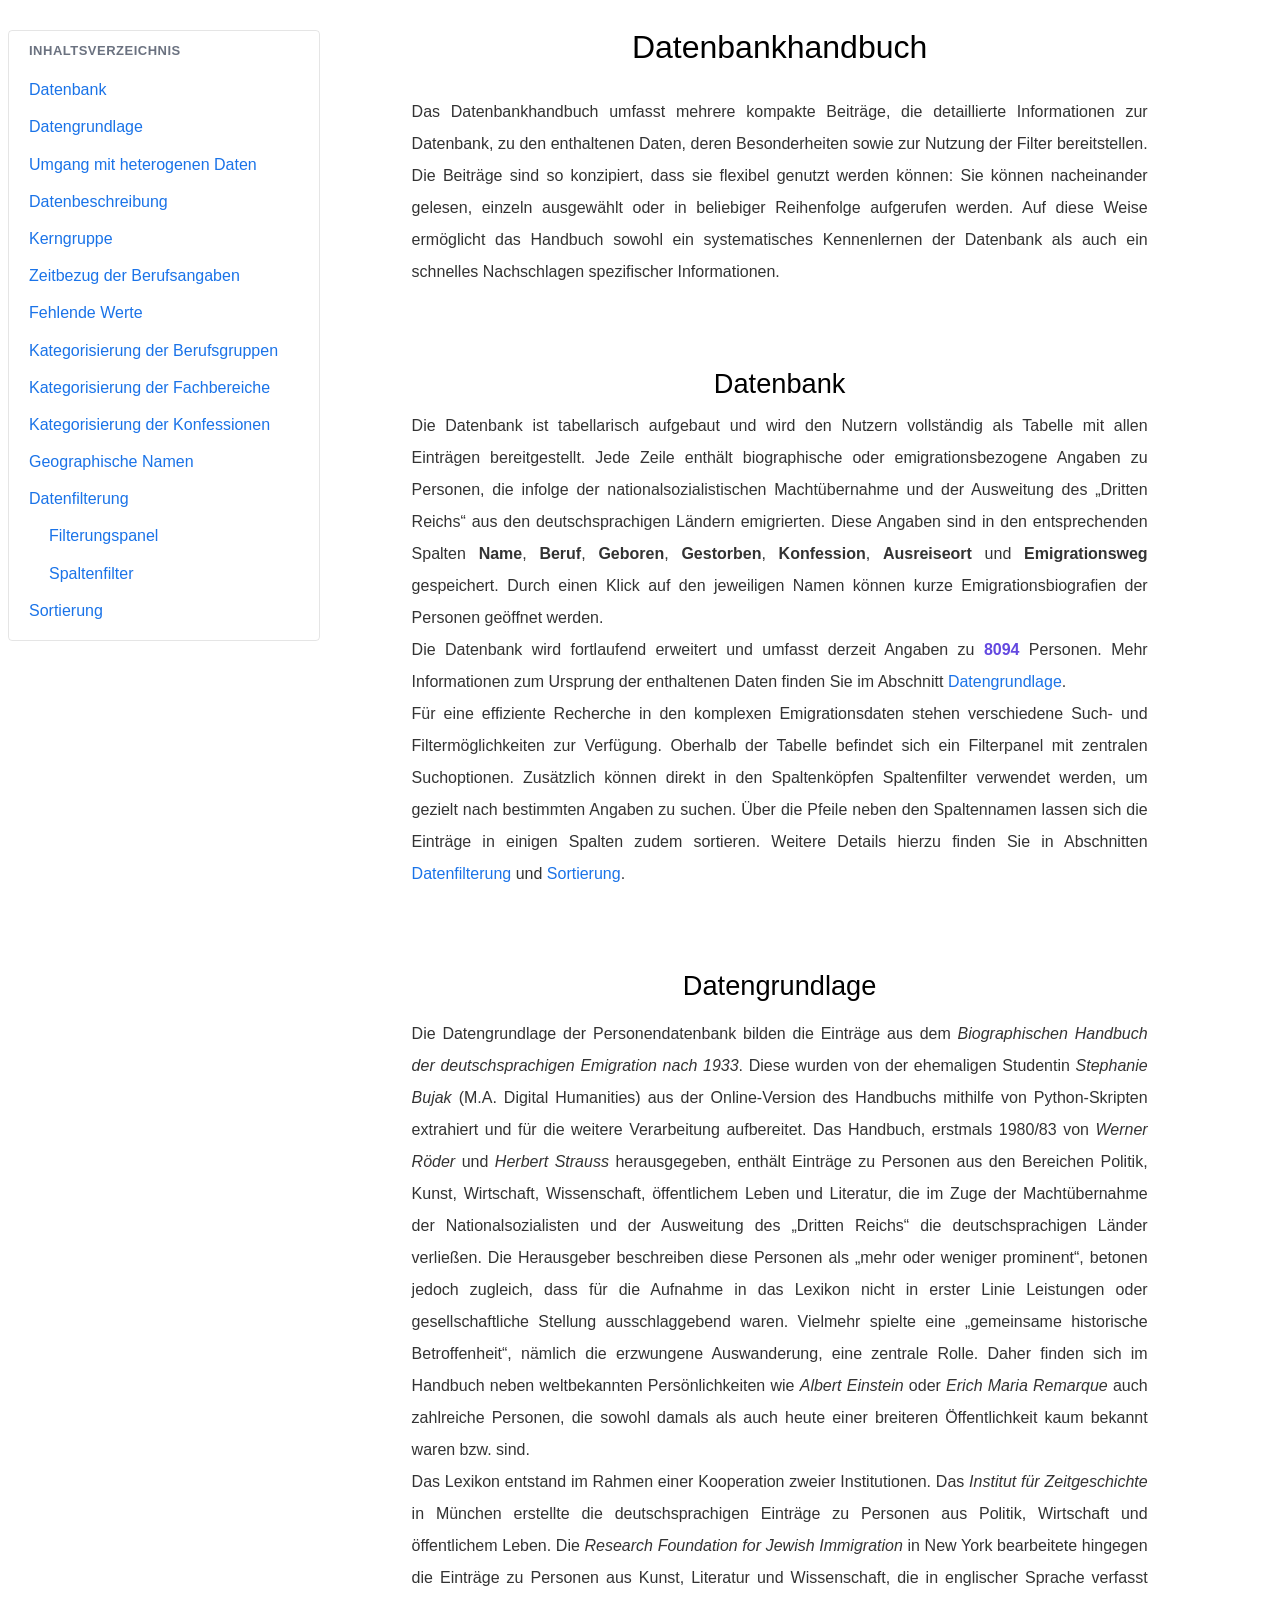
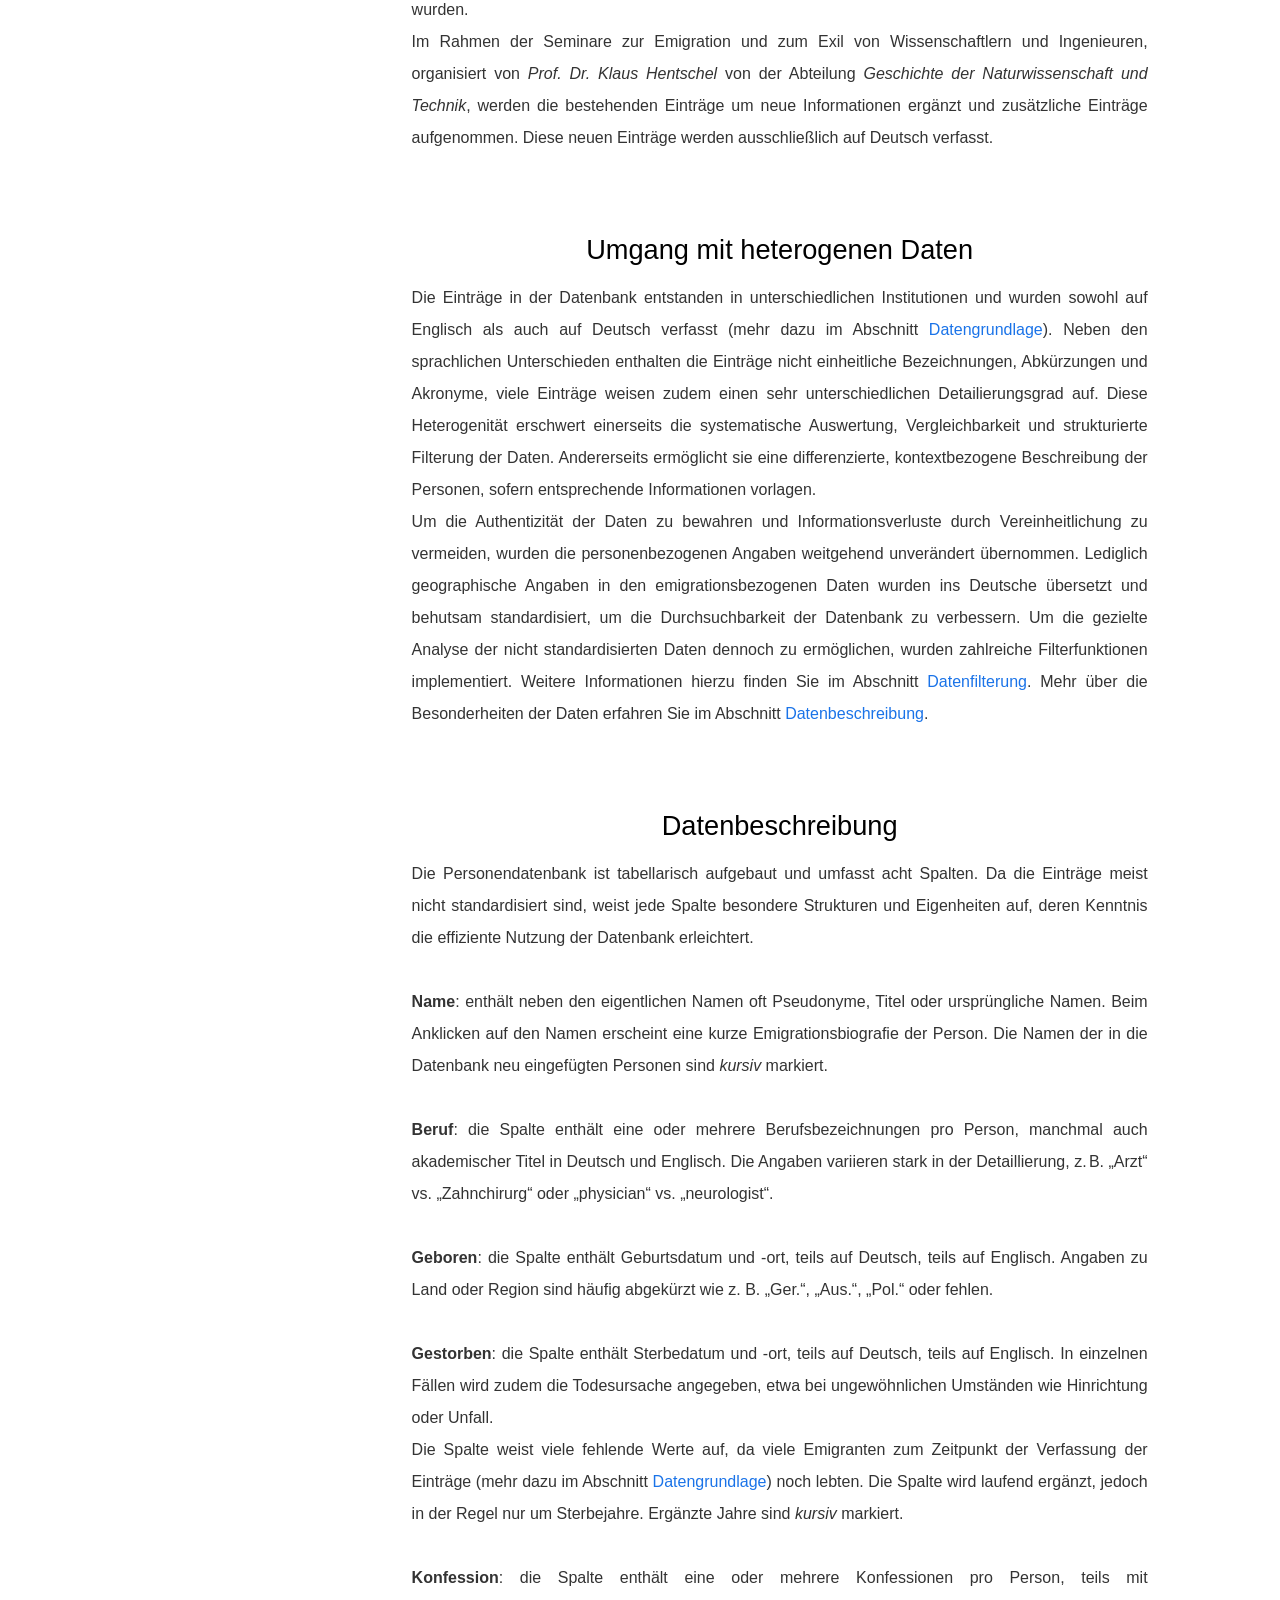
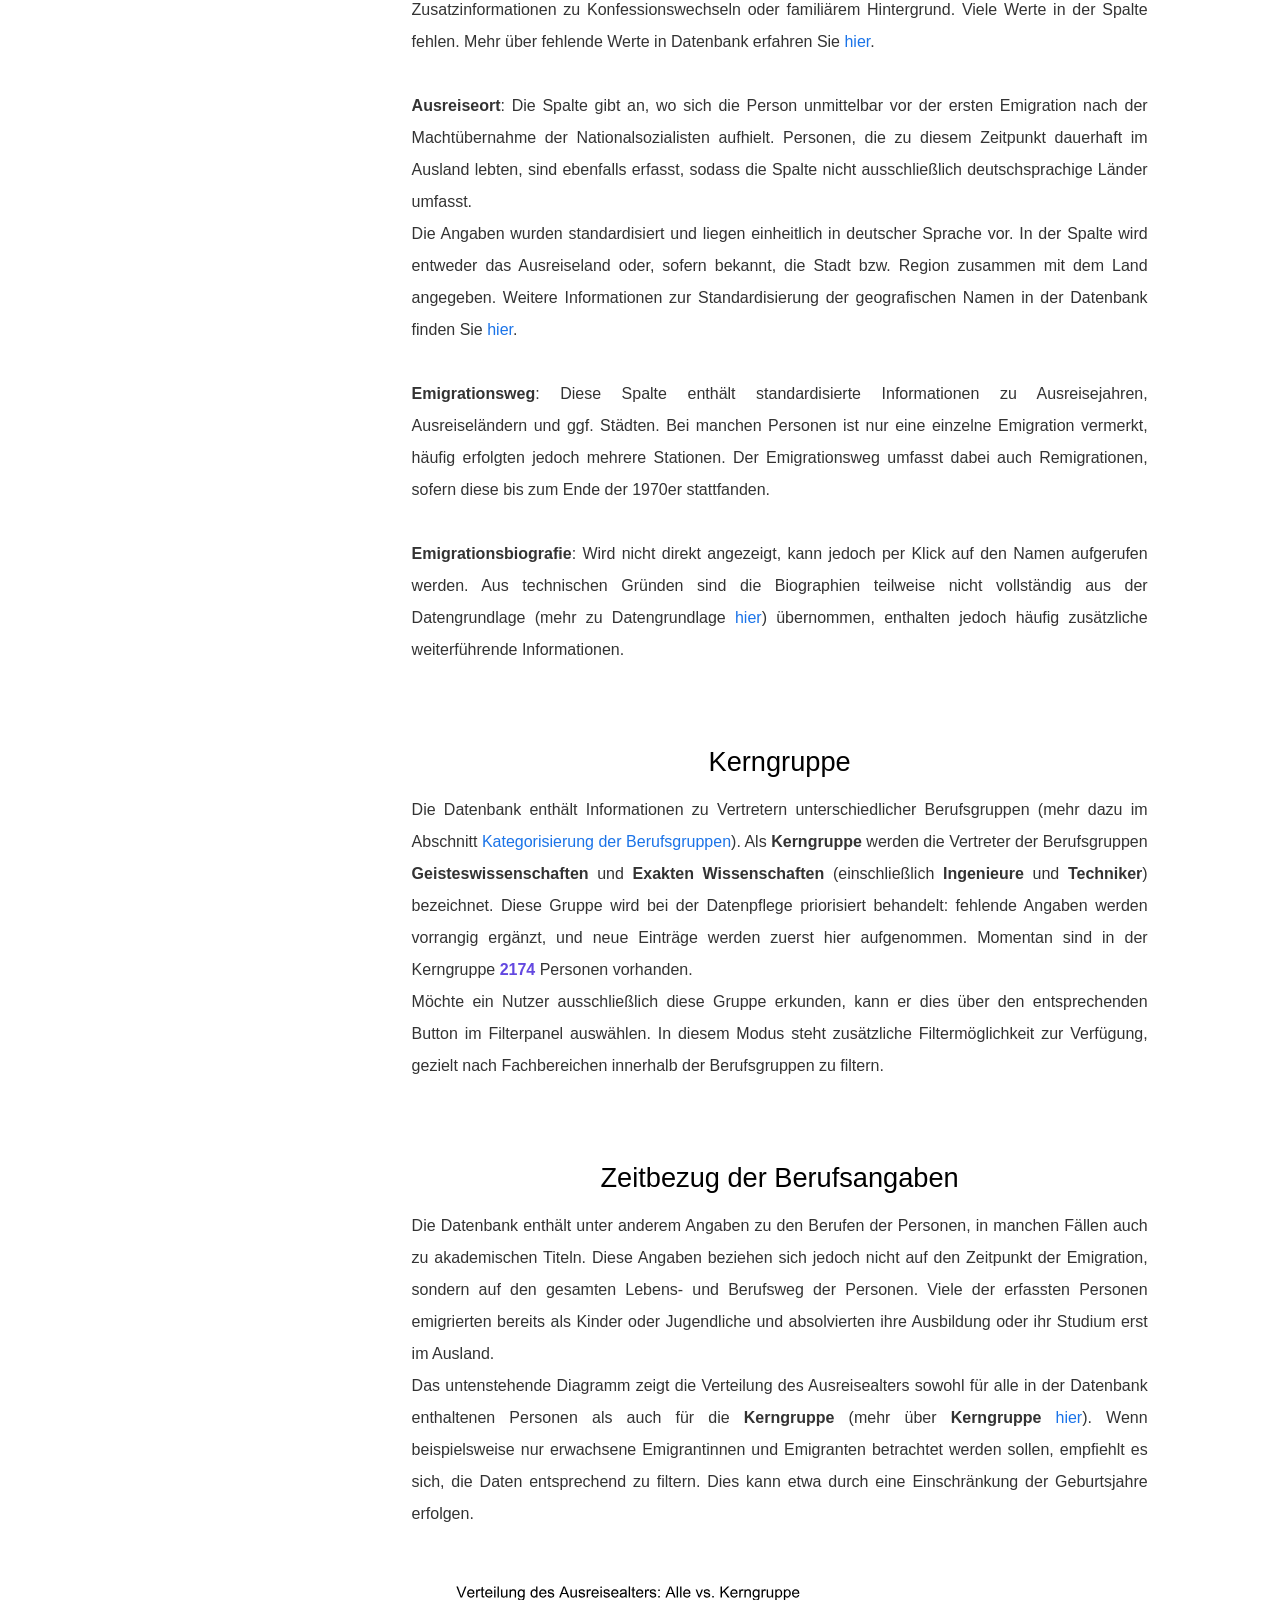
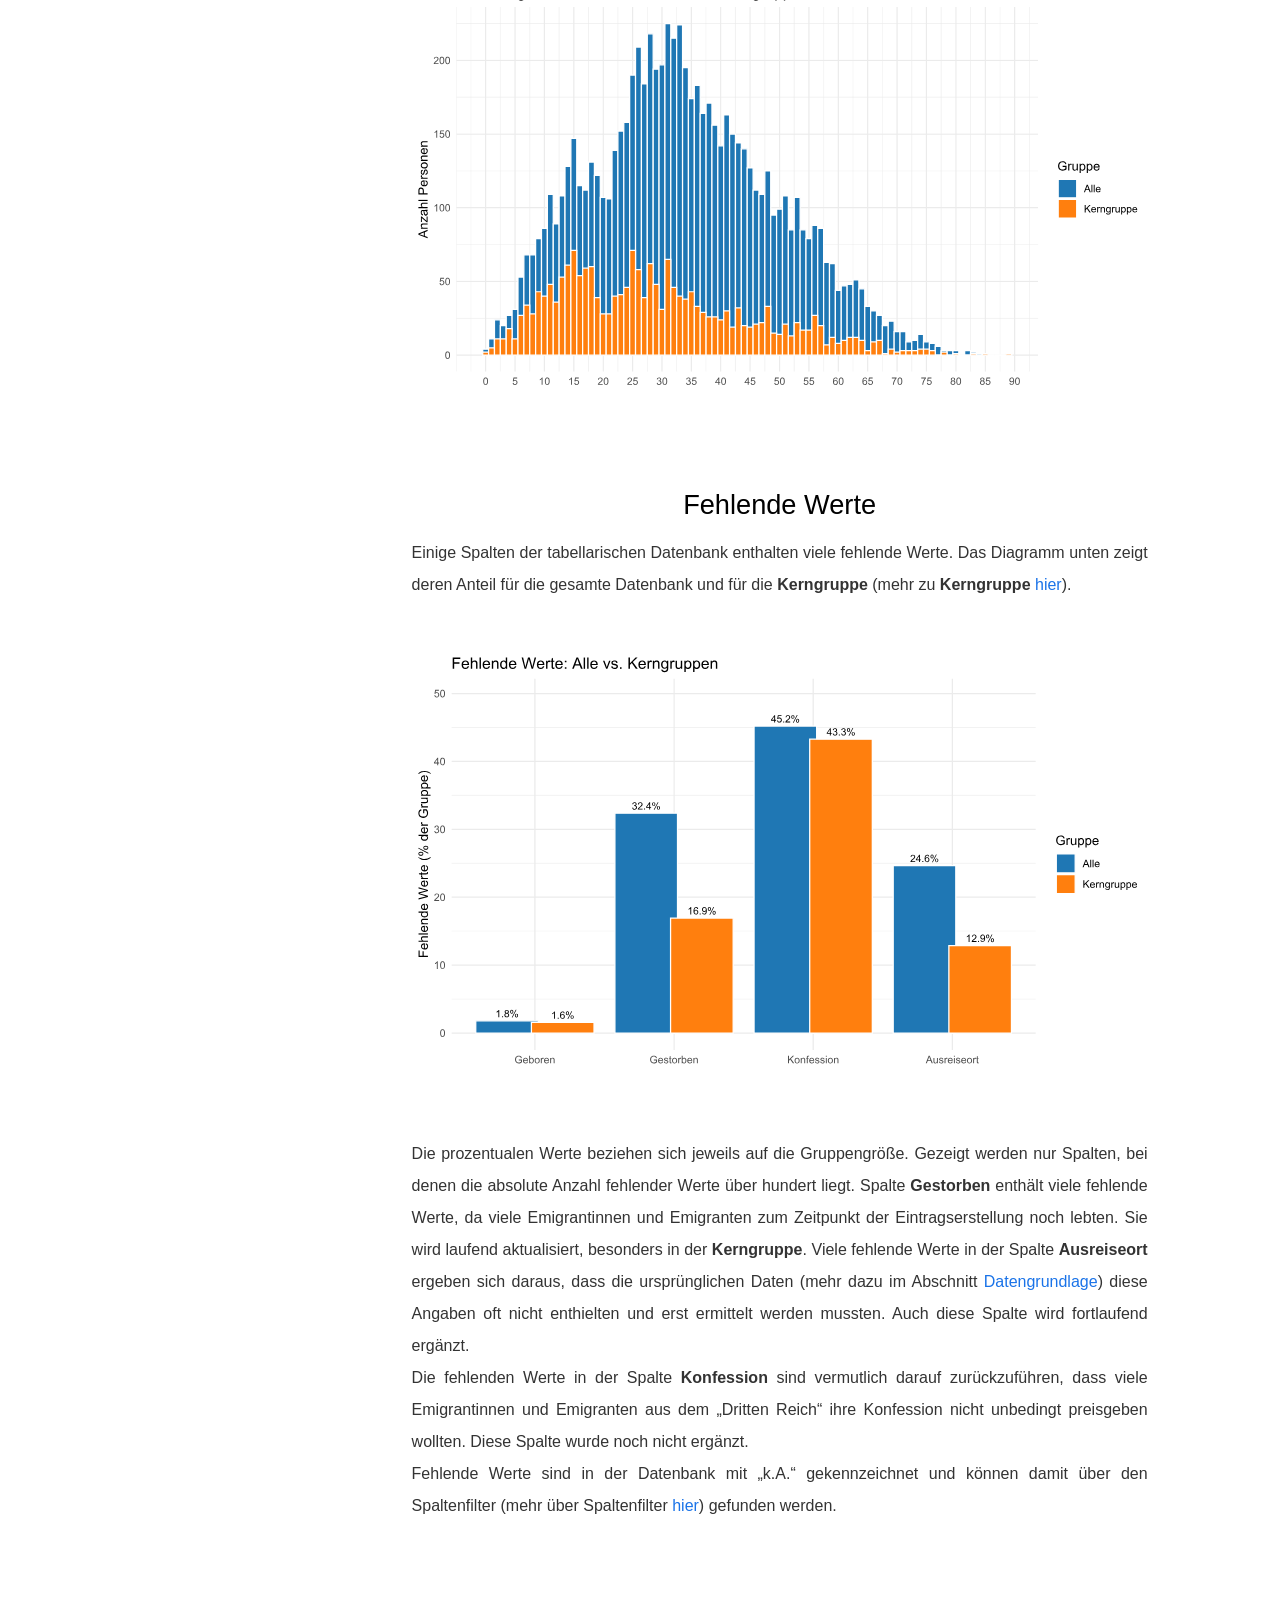
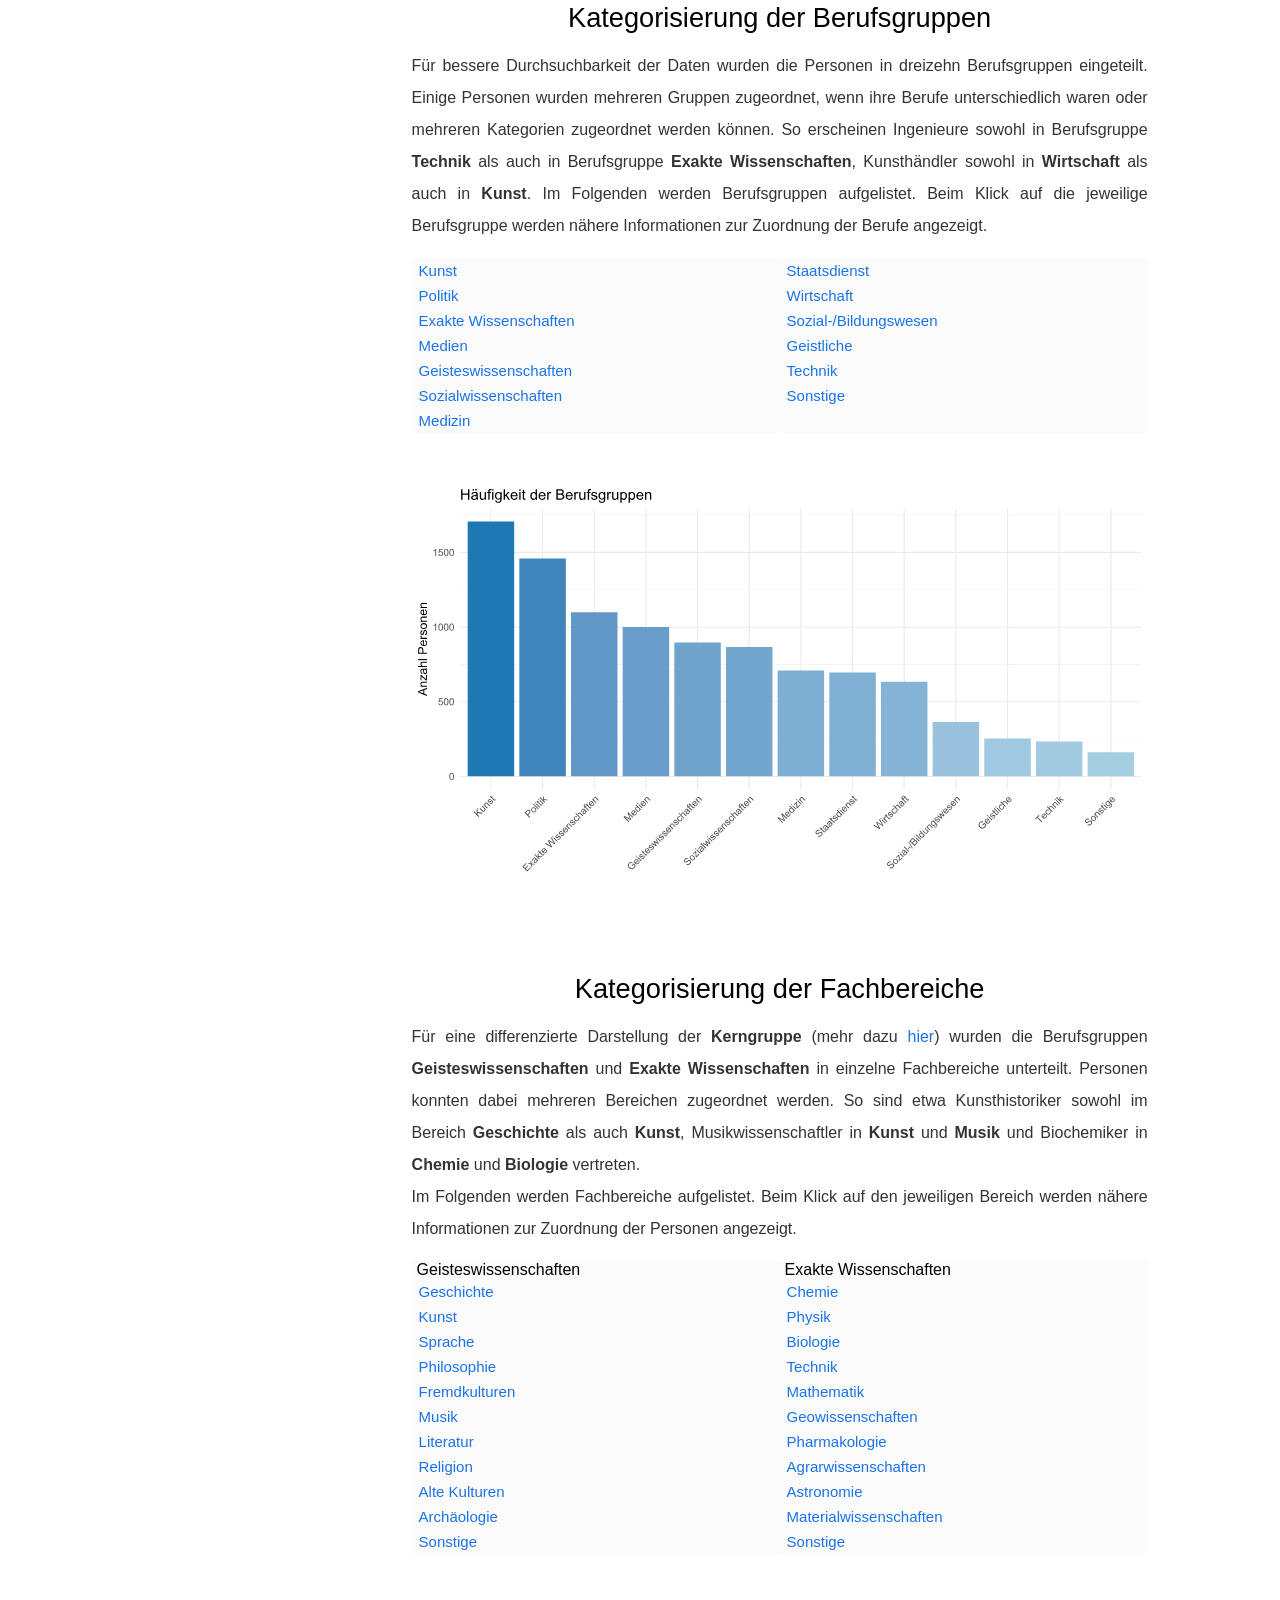
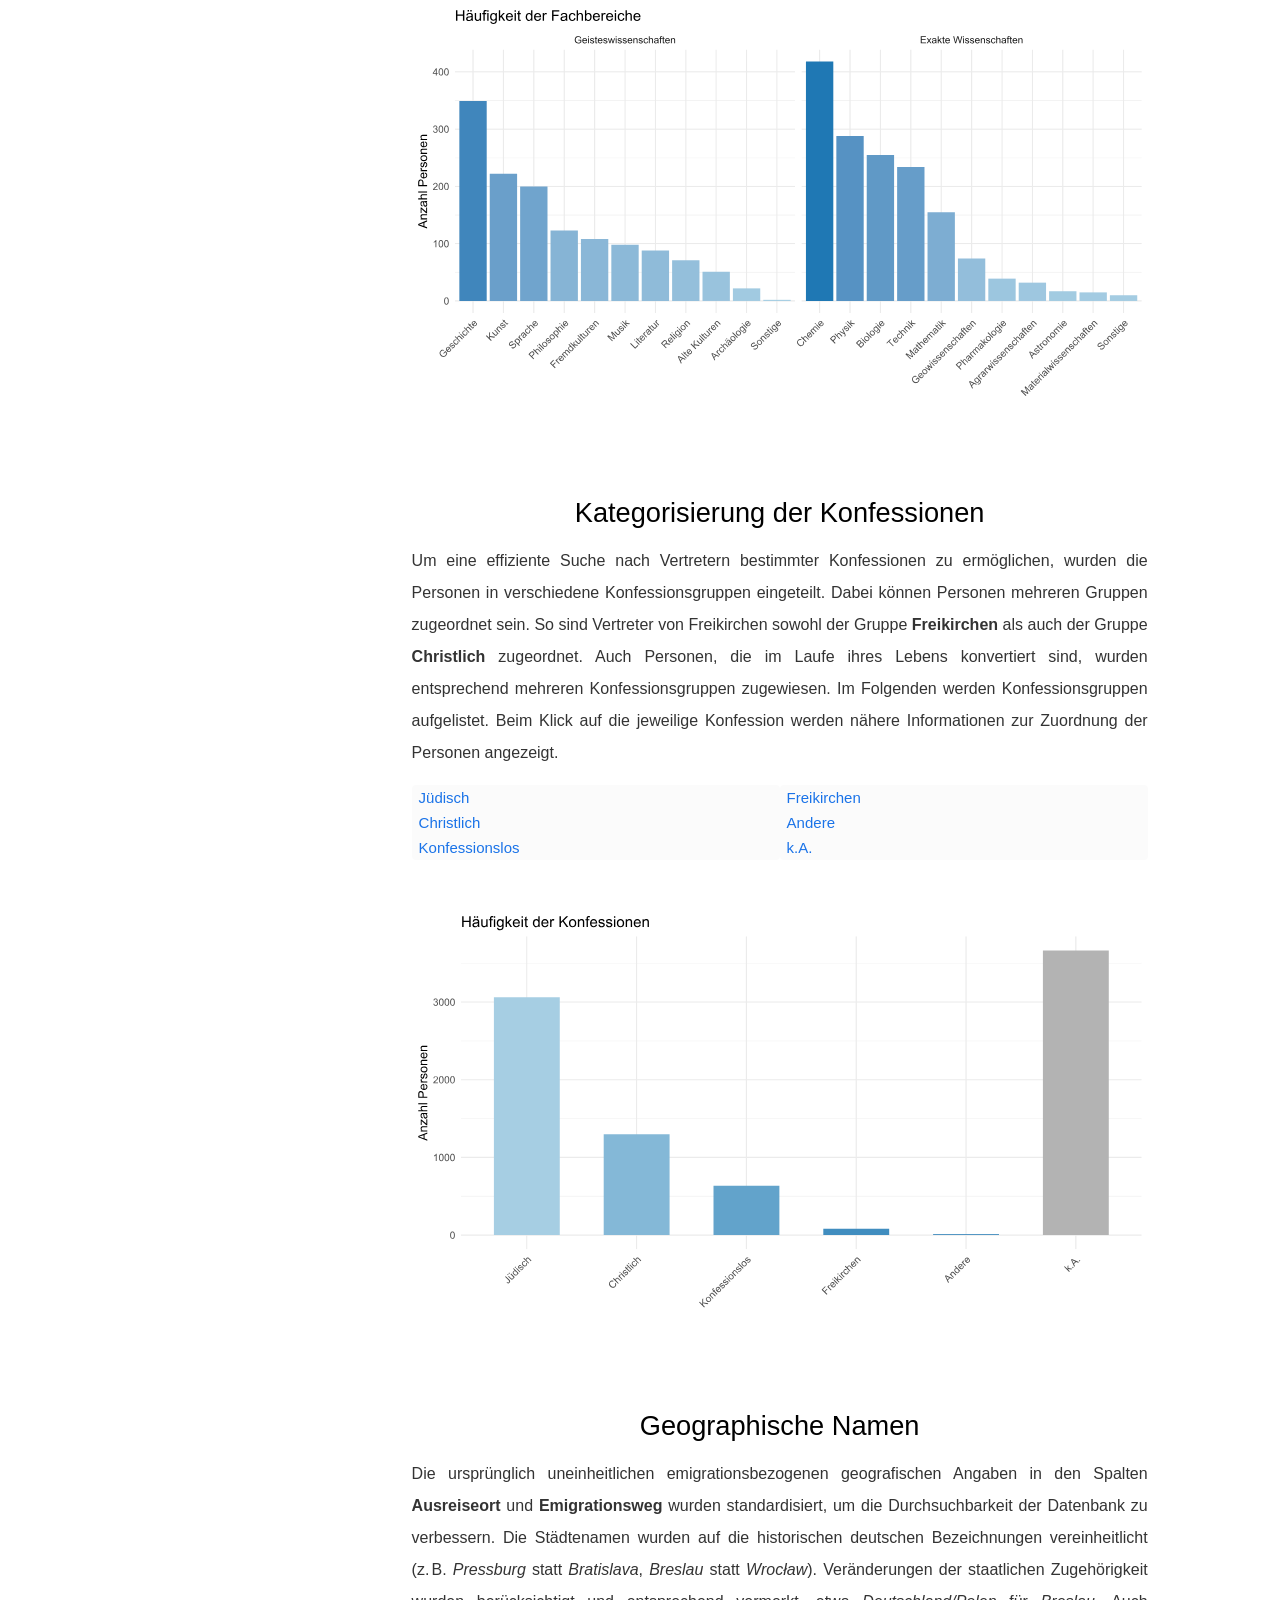
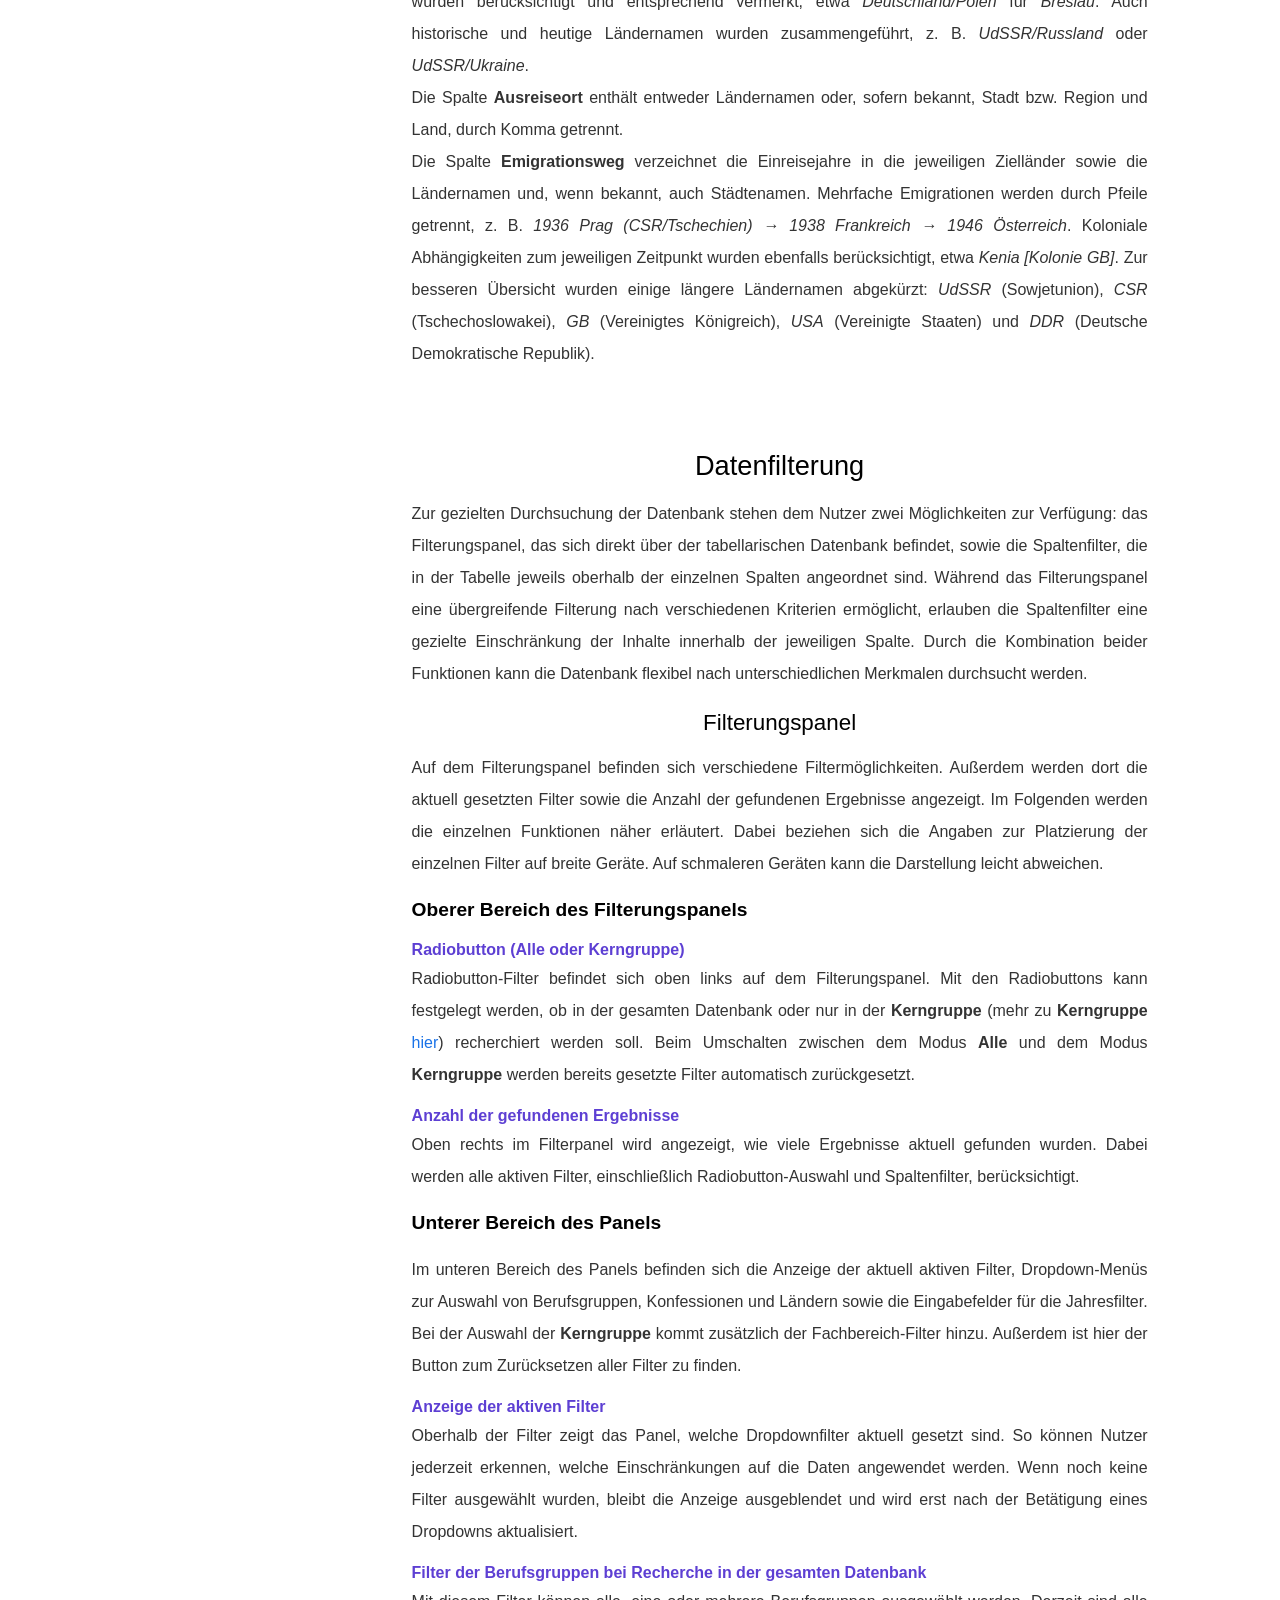
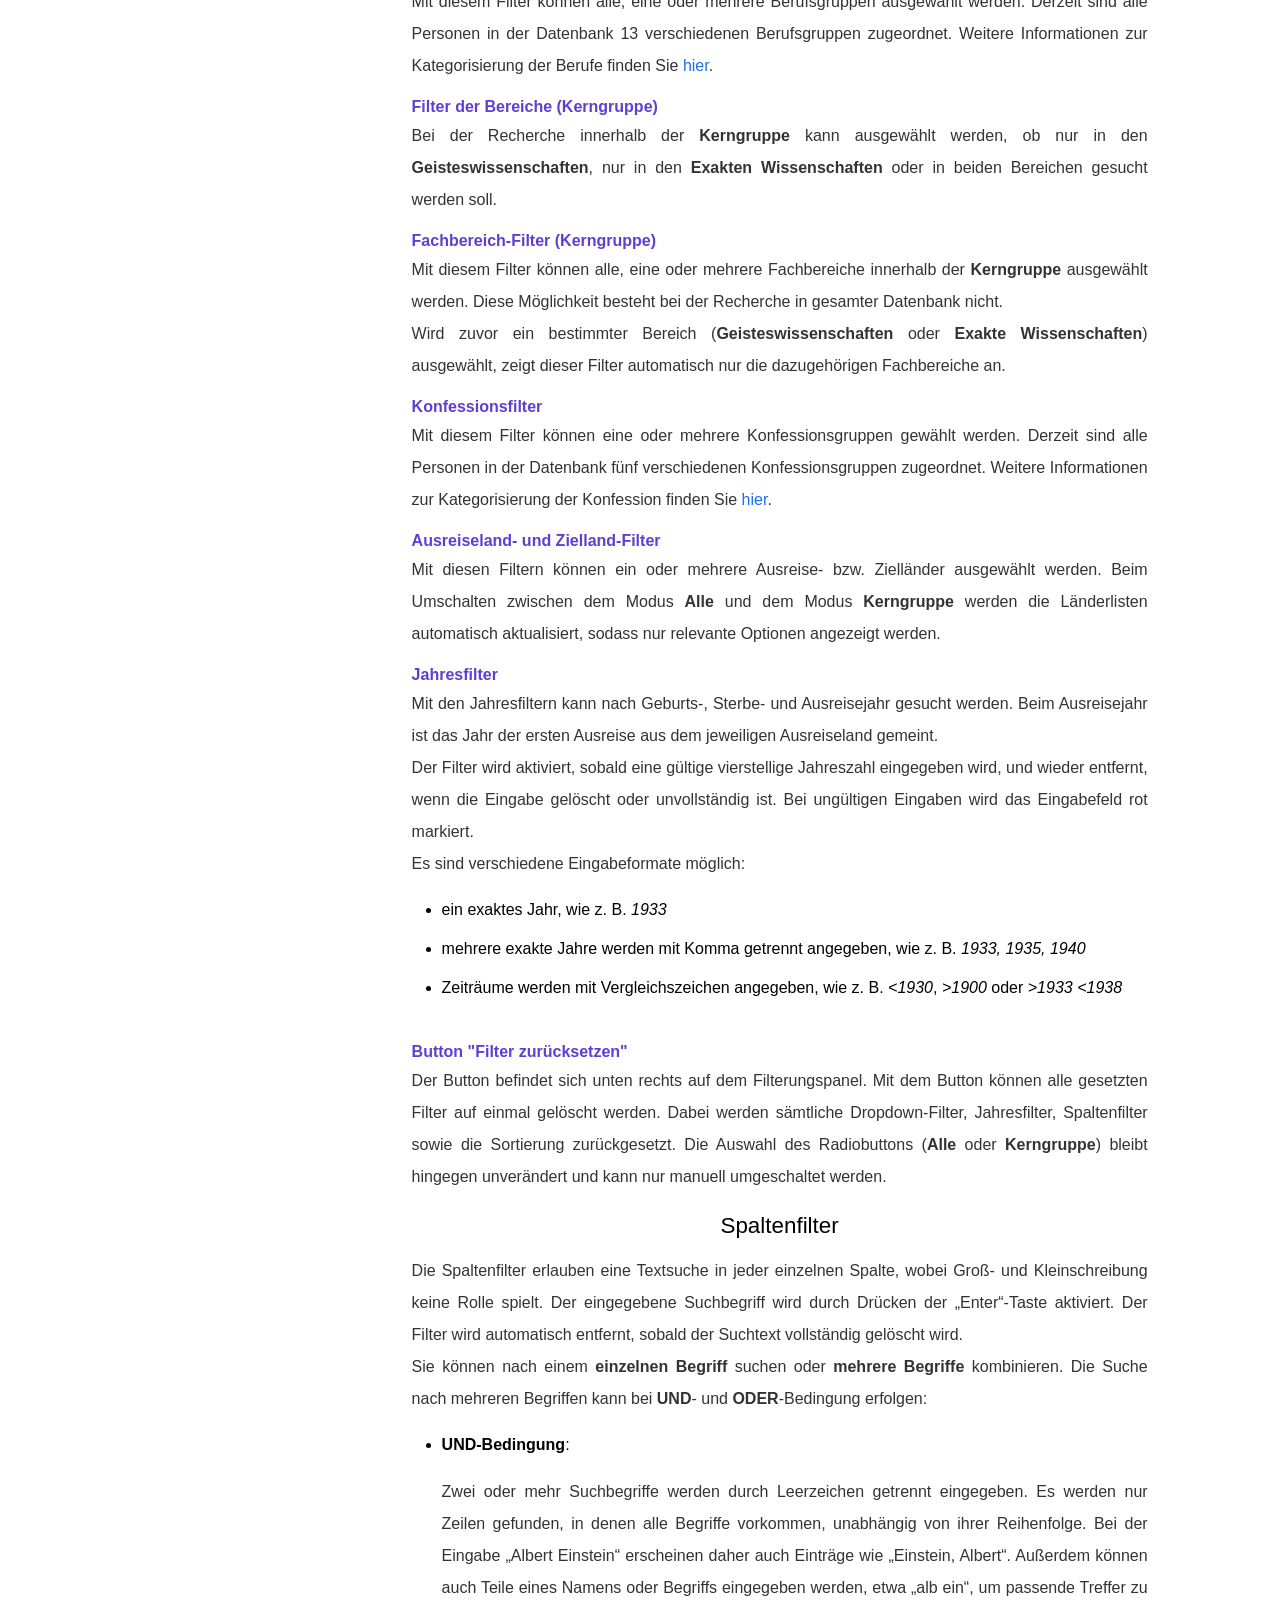
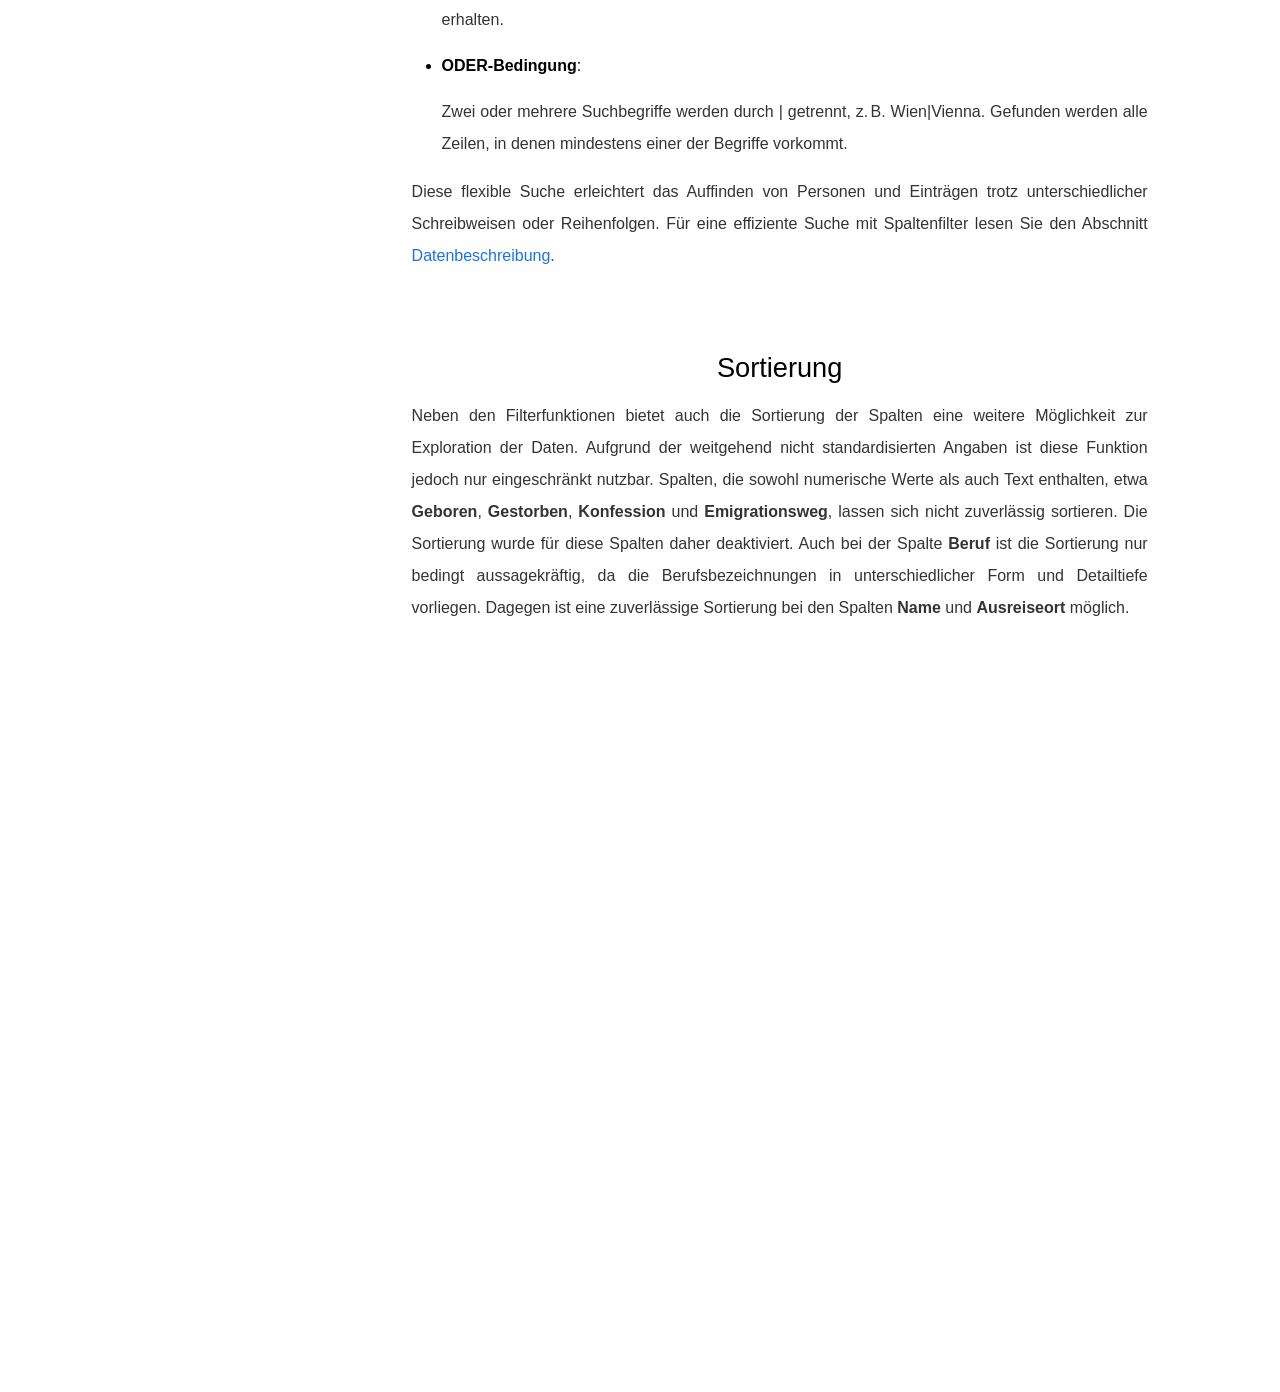
==== commit 1e6a5efd: "Update Datenbeschreibung.html" ====
--- a/Datenbeschreibung.html
+++ b/Datenbeschreibung.html
@@ -959,12 +959,14 @@
             </p>
             <h4>Jahresfilter</h4>
             <p class="top">
-                Mit den Jahresfiltern kann nach Geburtsjahr,
-                Sterbejahr und Ausreisejahr gesucht werden.
-                Beim Ausreisejahr ist das Jahr der ersten Ausreise
-                aus dem Ausreiseland gemeint. Die Jahre werden
-                von Nutzer direkt in die Suchfelder eingegeben.
-                Dabei sind verschiedene Eingaben möglich:
+          Mit den Jahresfiltern kann nach Geburts-, Sterbe- und Ausreisejahr
+          gesucht werden. Beim Ausreisejahr ist das Jahr der ersten Ausreise
+          aus dem jeweiligen Ausreiseland gemeint.<br />
+          Der Filter wird aktiviert, sobald eine gültige
+          vierstellige Jahreszahl eingegeben wird, und wieder entfernt,
+          wenn die Eingabe gelöscht oder unvollständig ist.
+          Bei ungültigen Eingaben wird das Eingabefeld rot markiert.<br />
+          Es sind verschiedene Eingabeformate möglich:
             </p>
             <ul id="dot">
                 <li>ein exaktes Jahr, wie z. B. <i>1933</i></li>
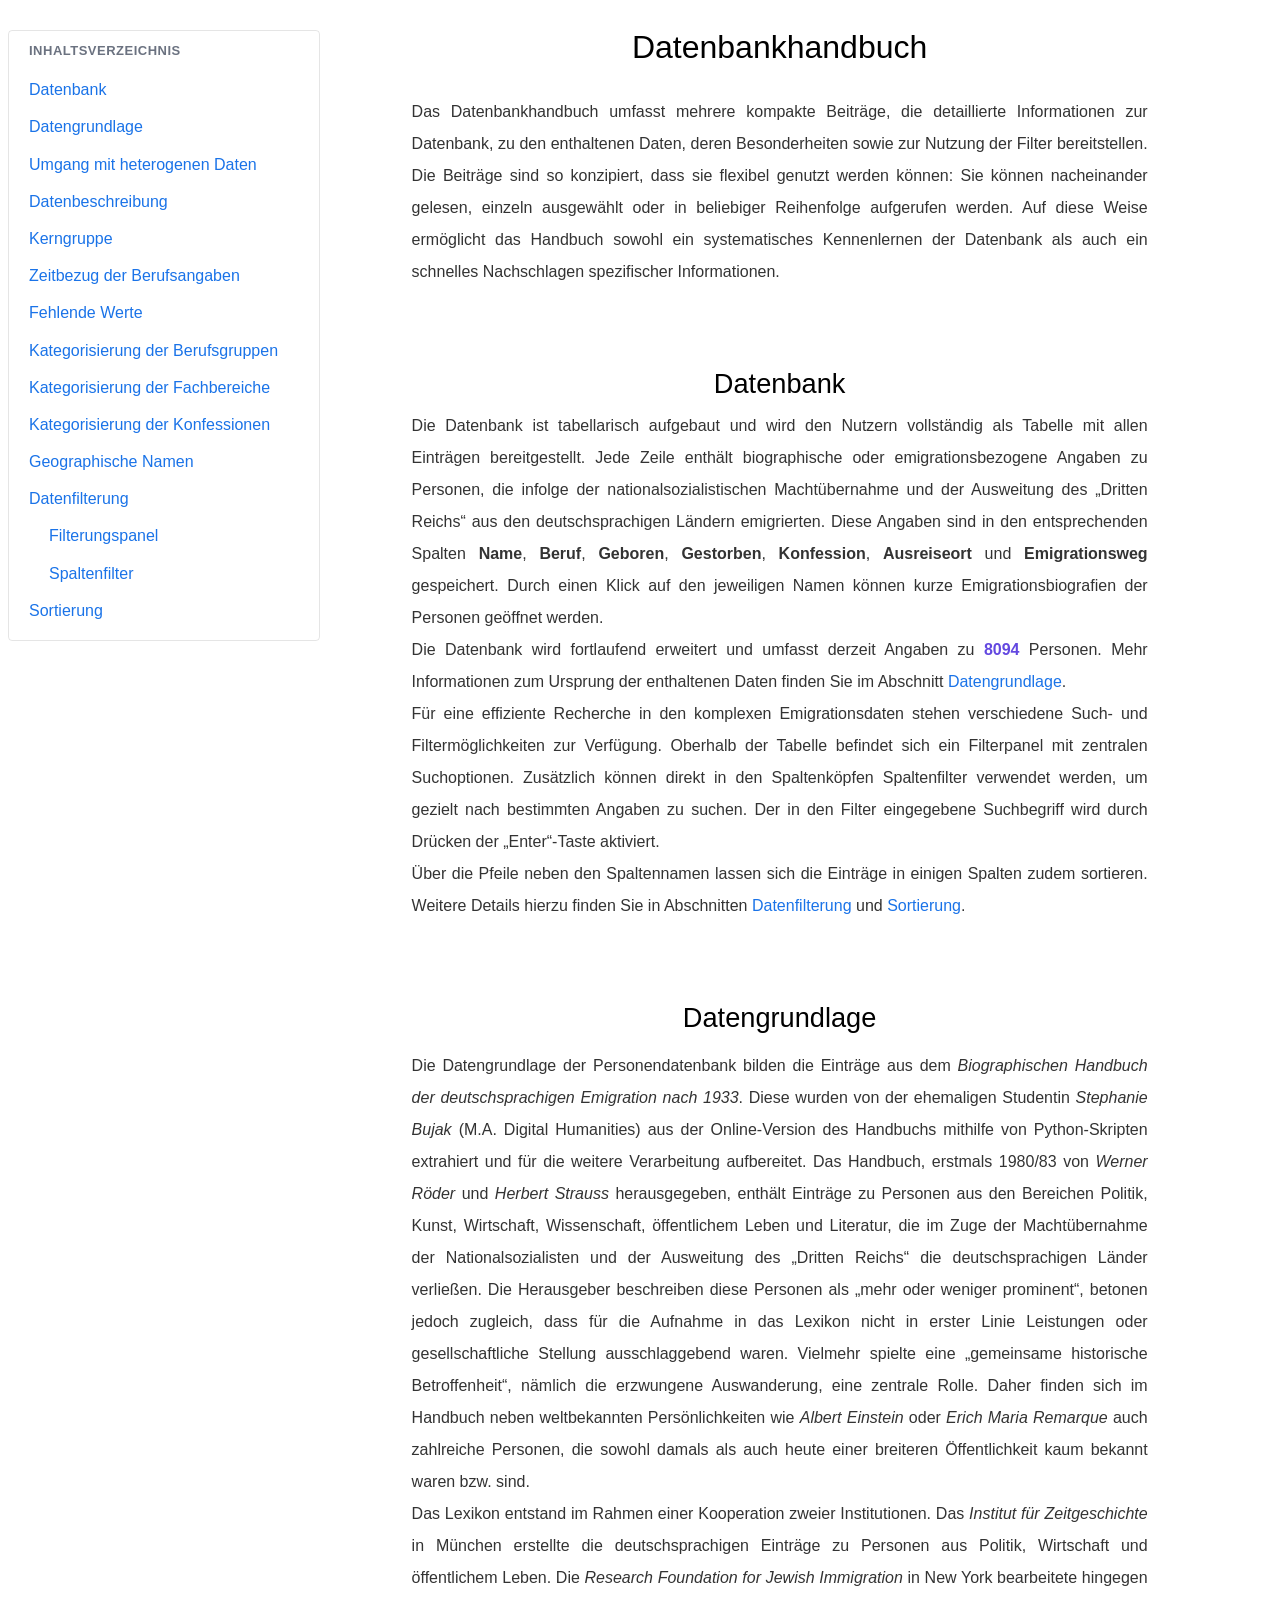
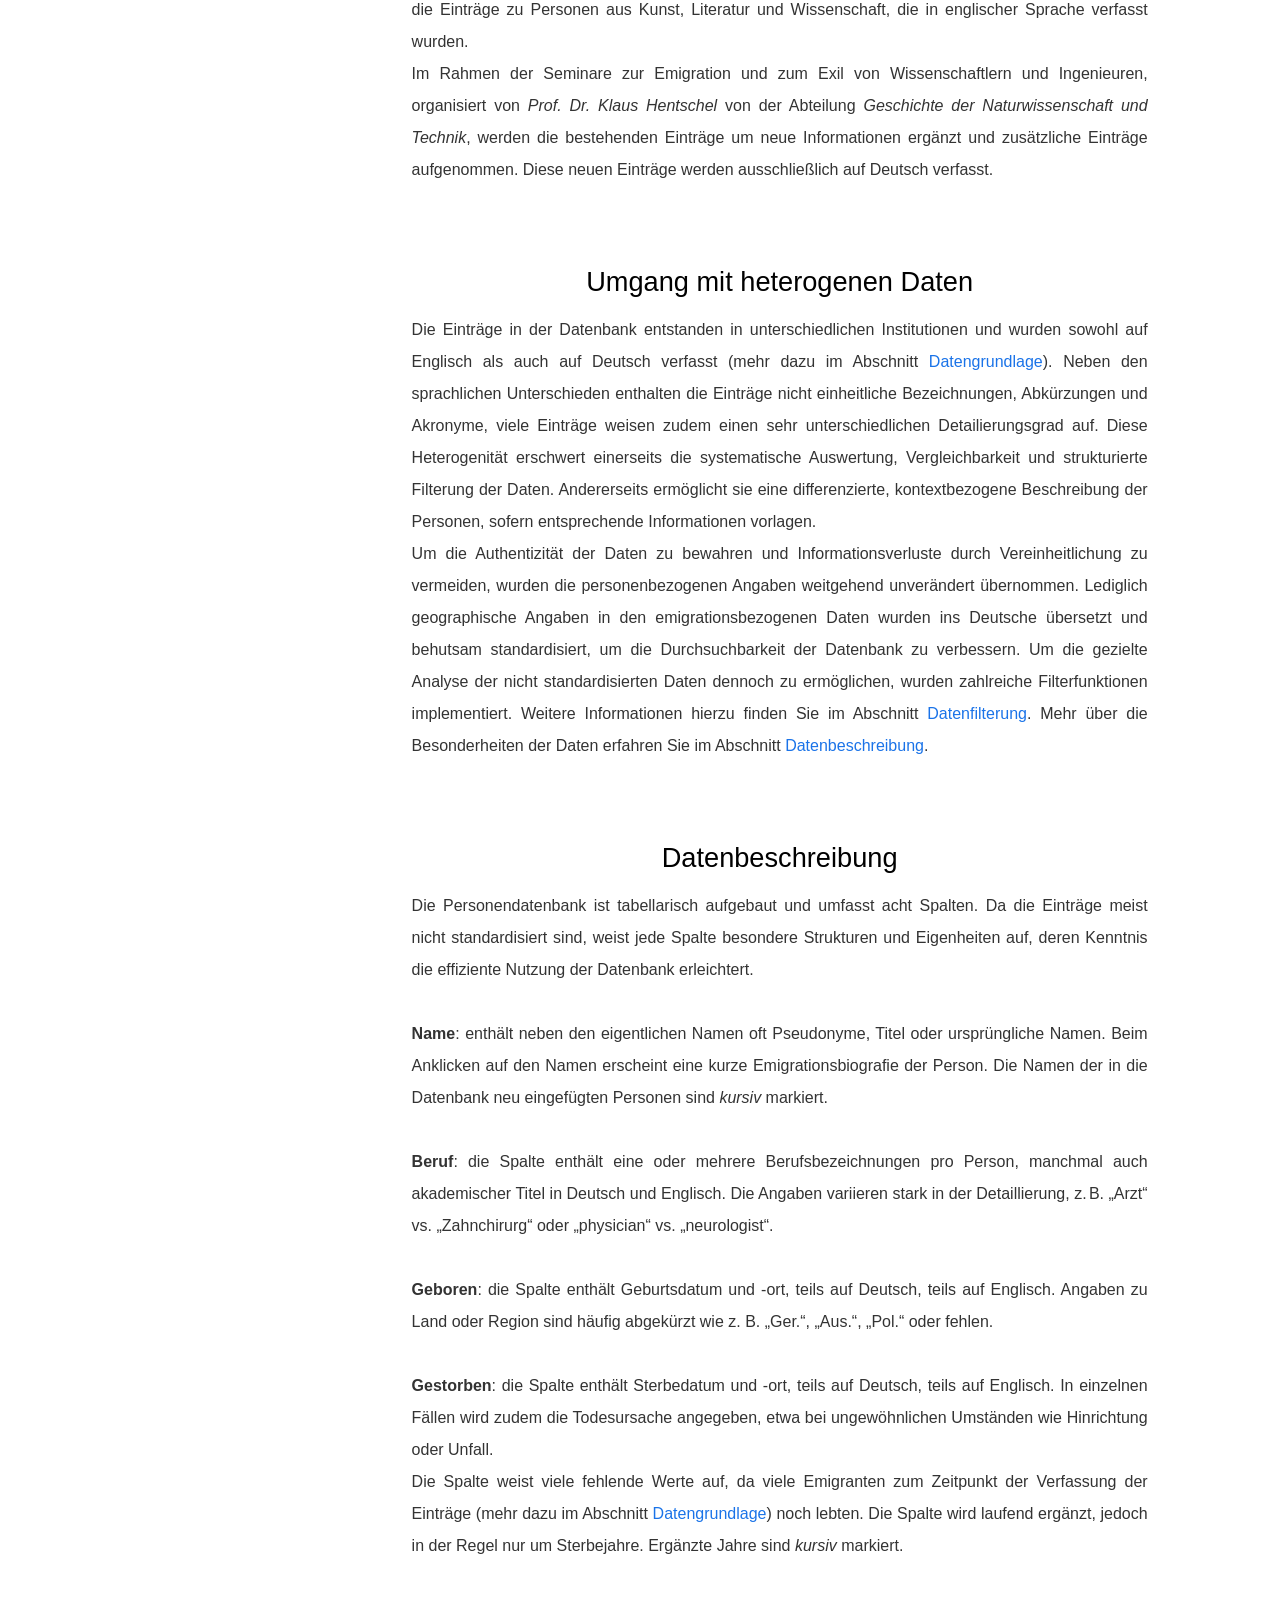
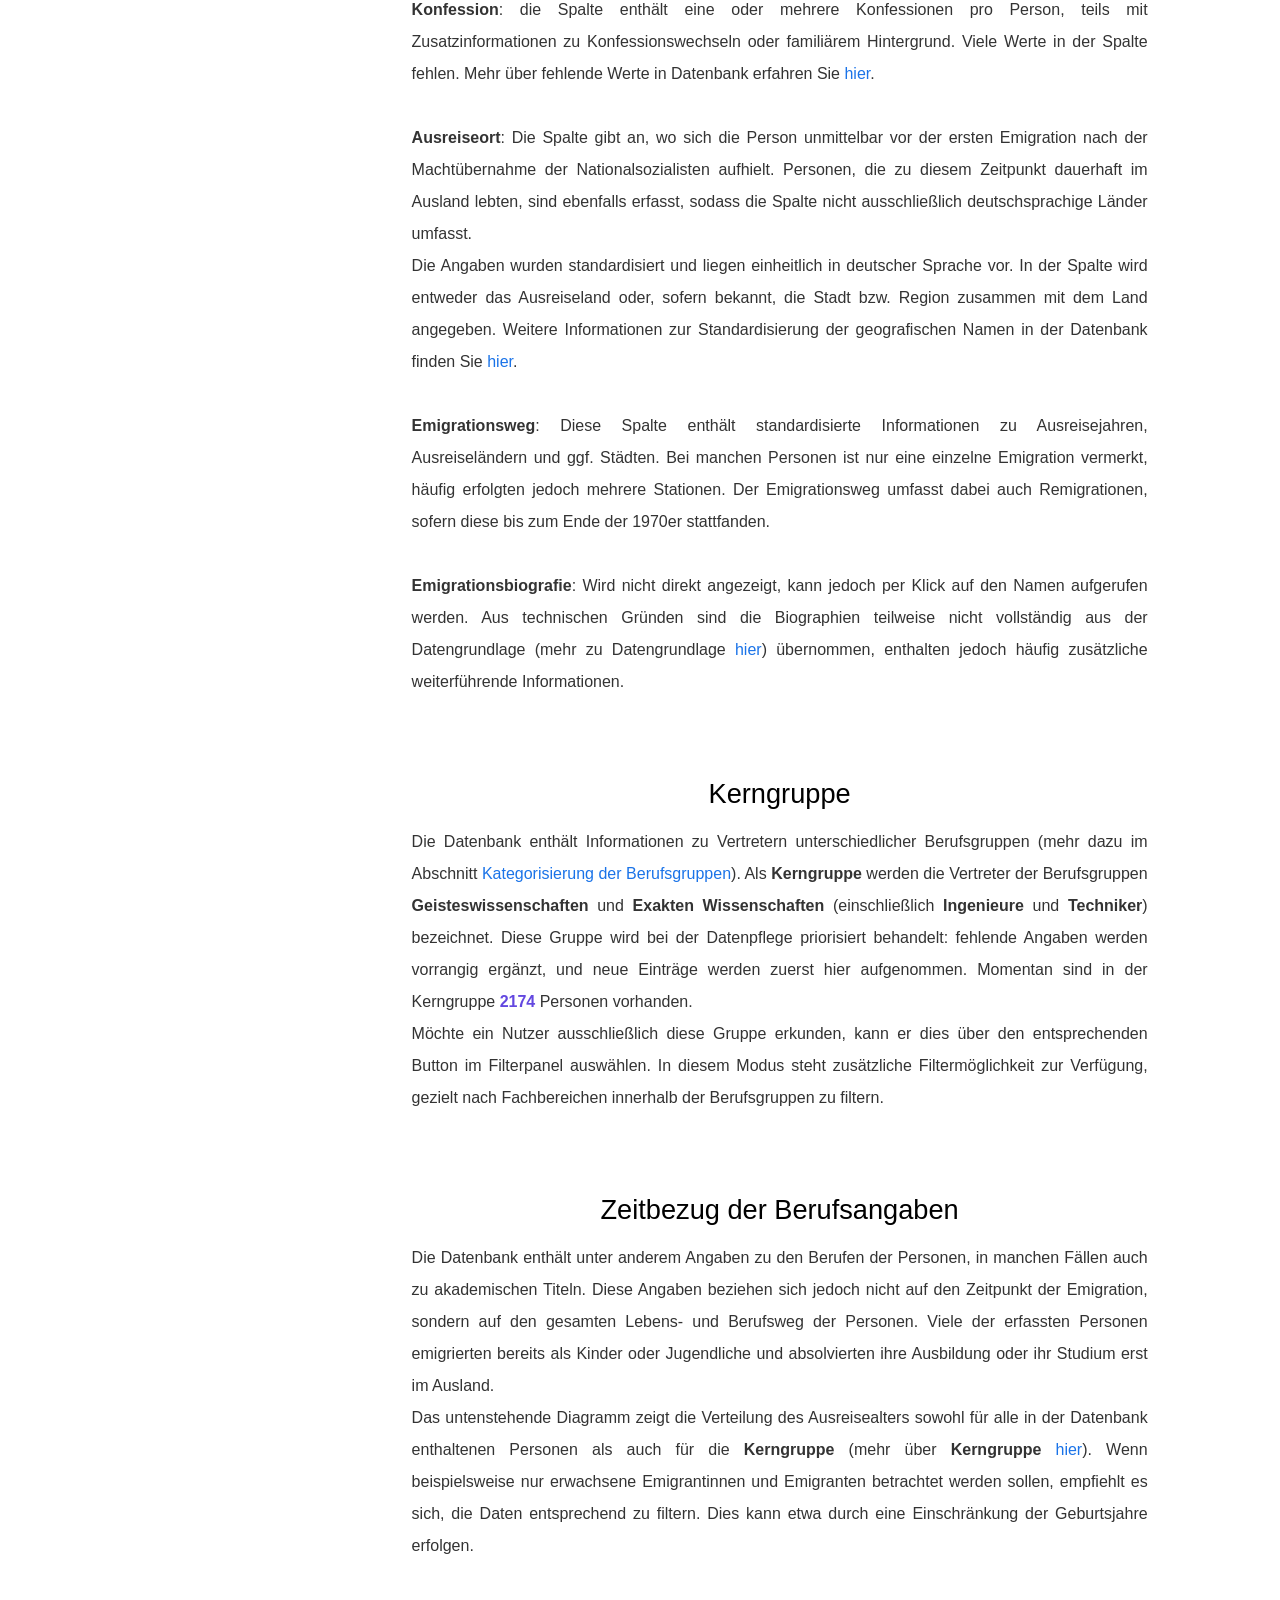
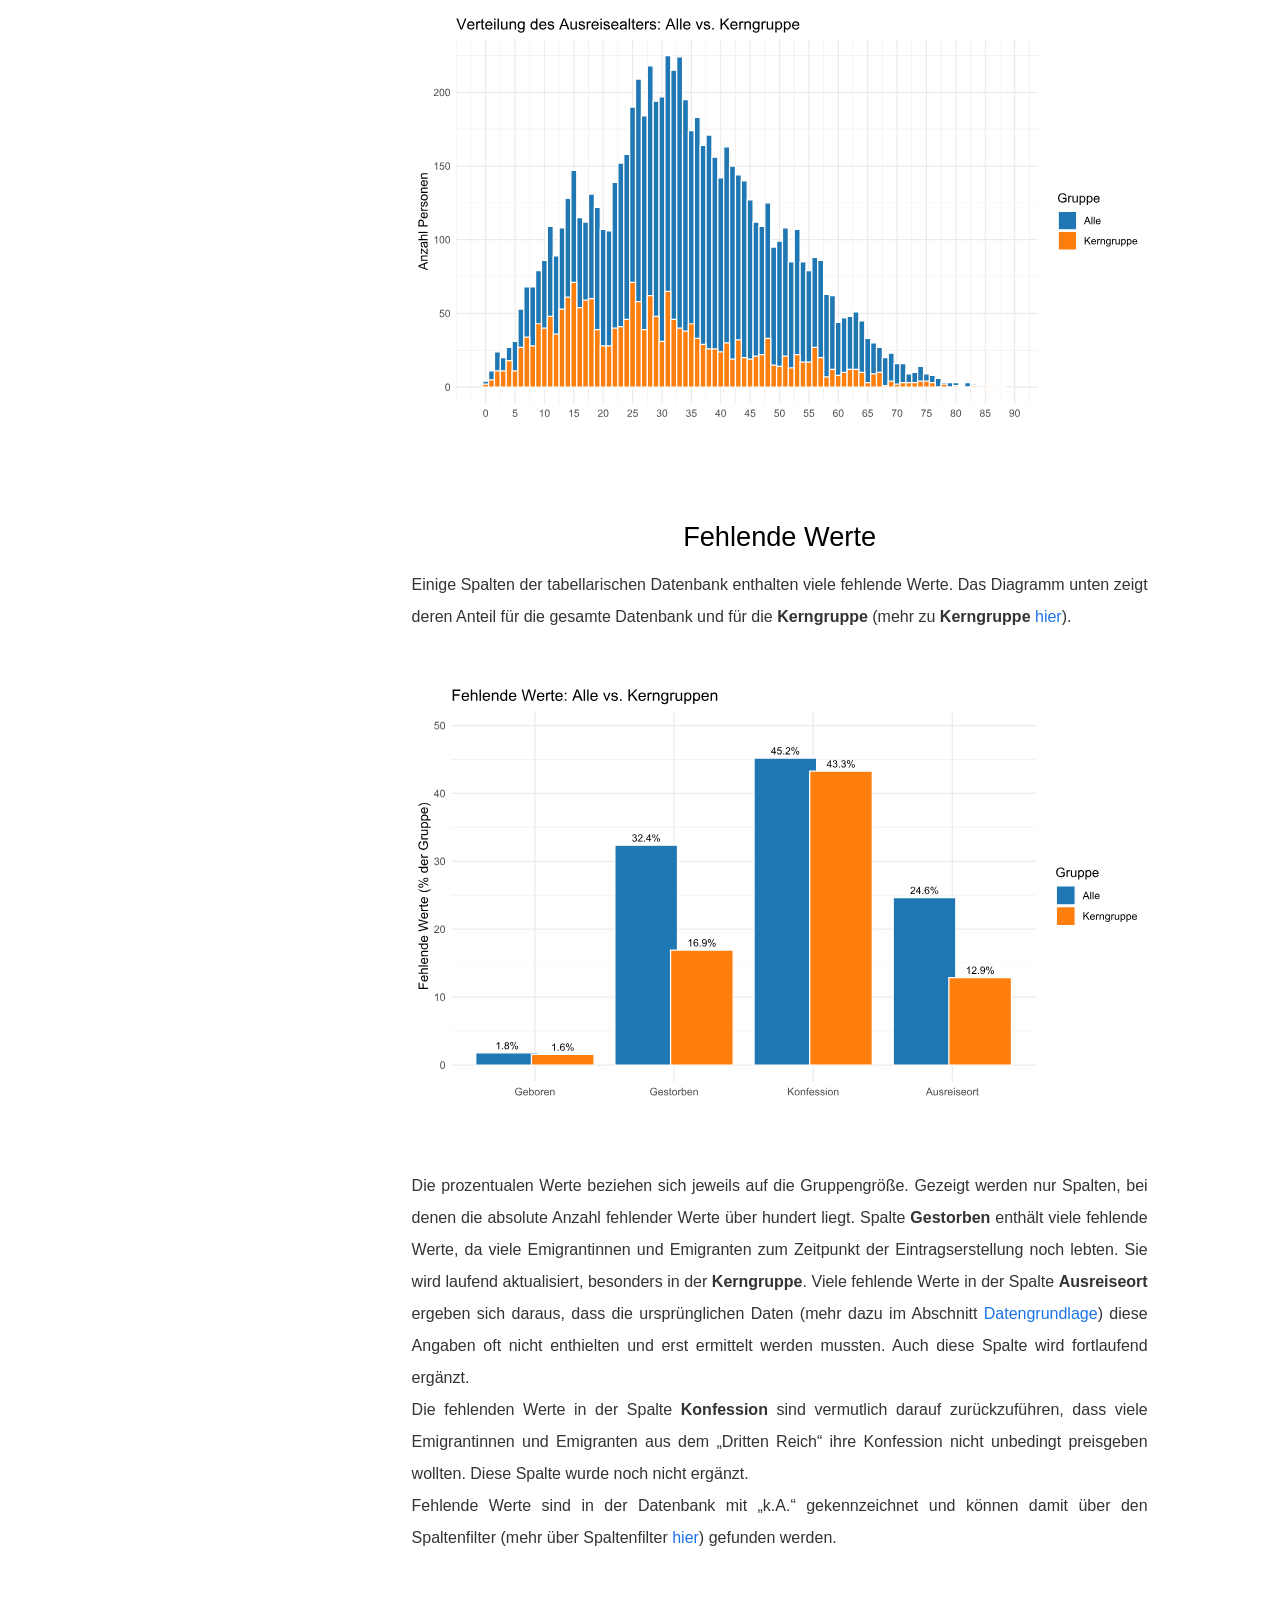
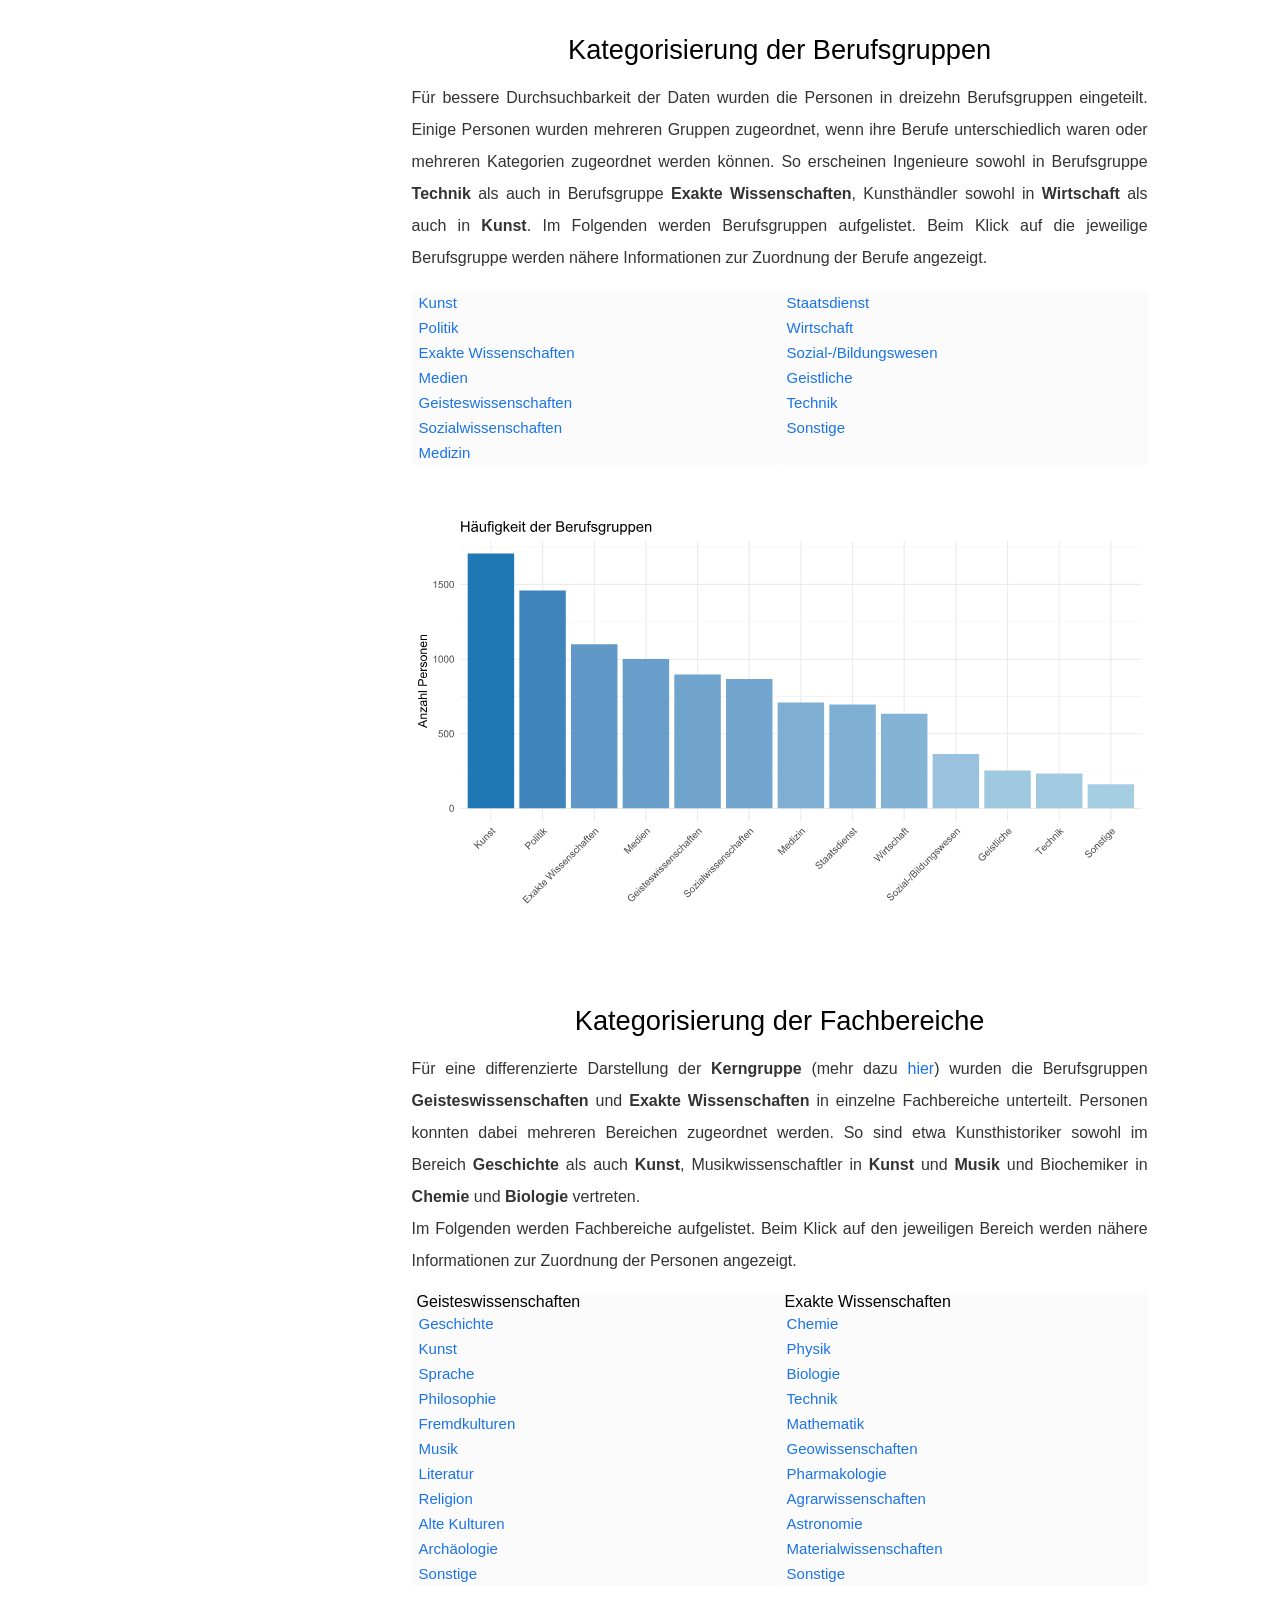
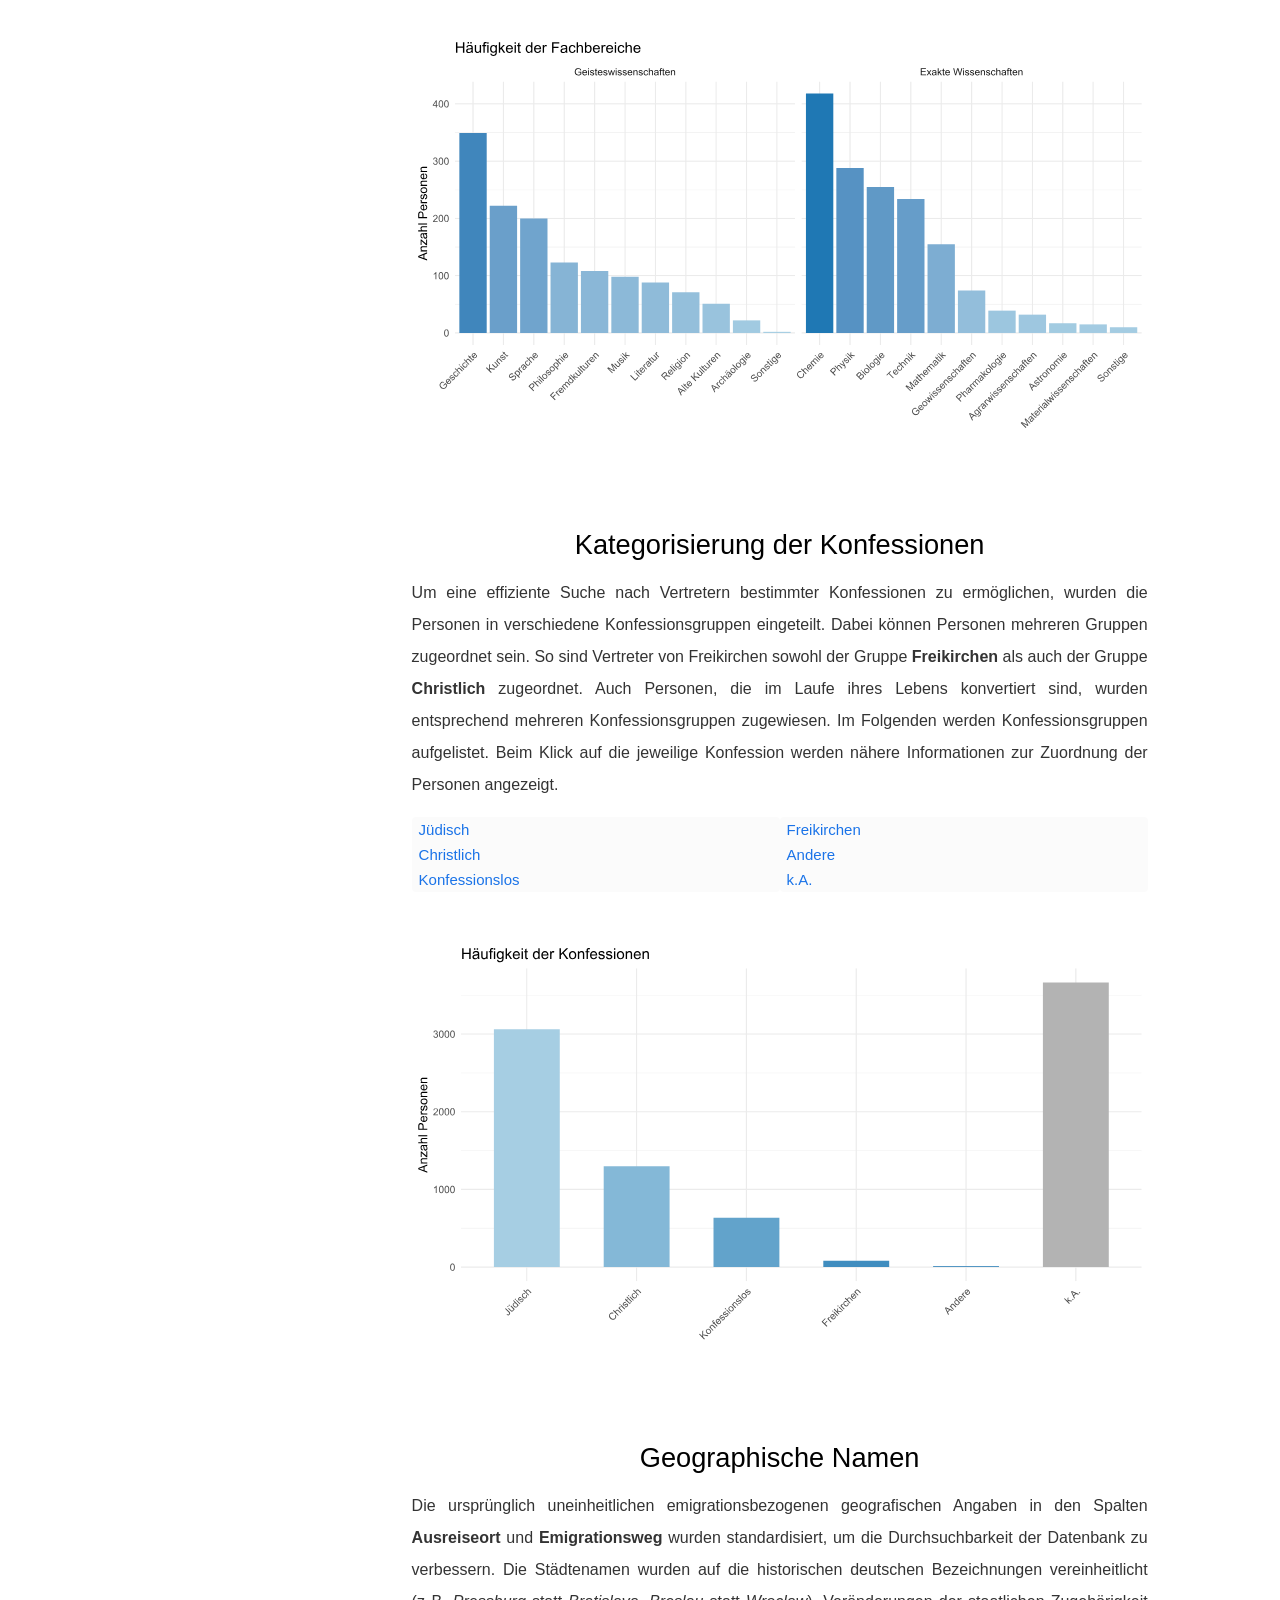
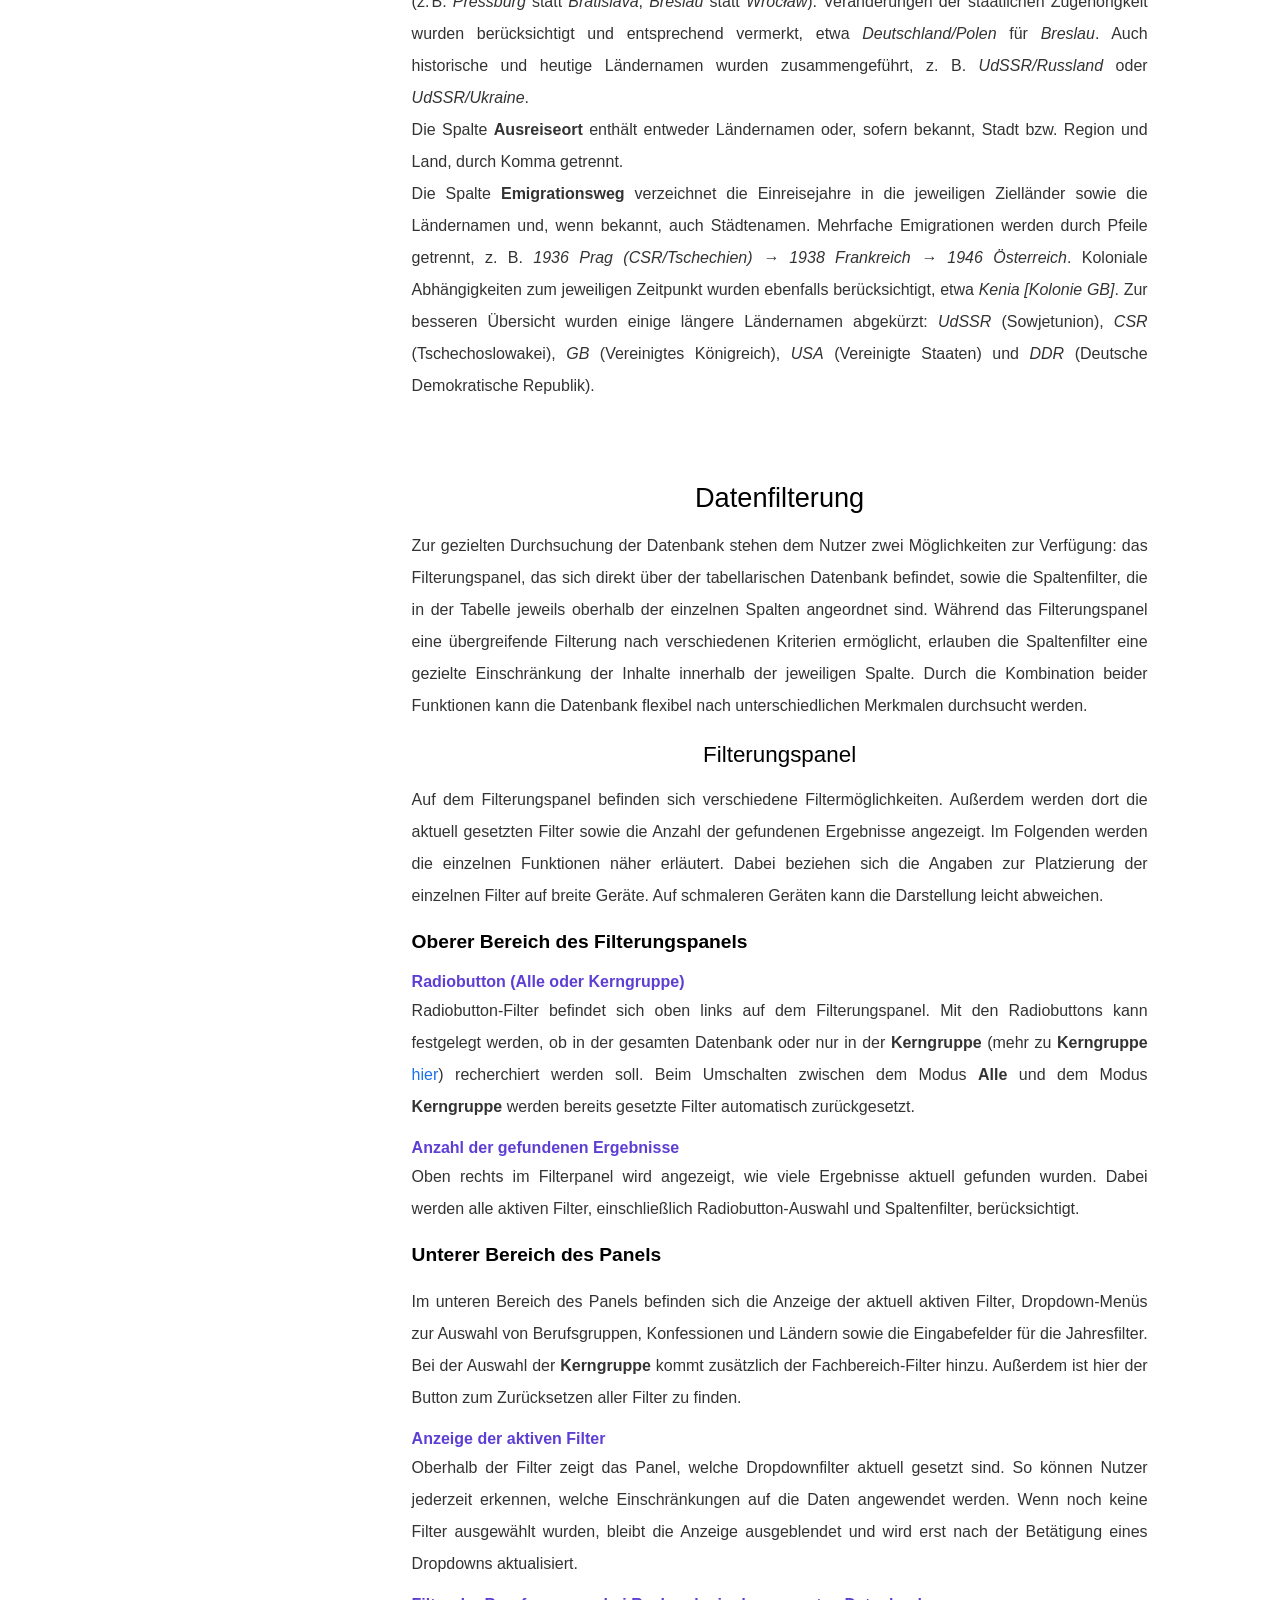
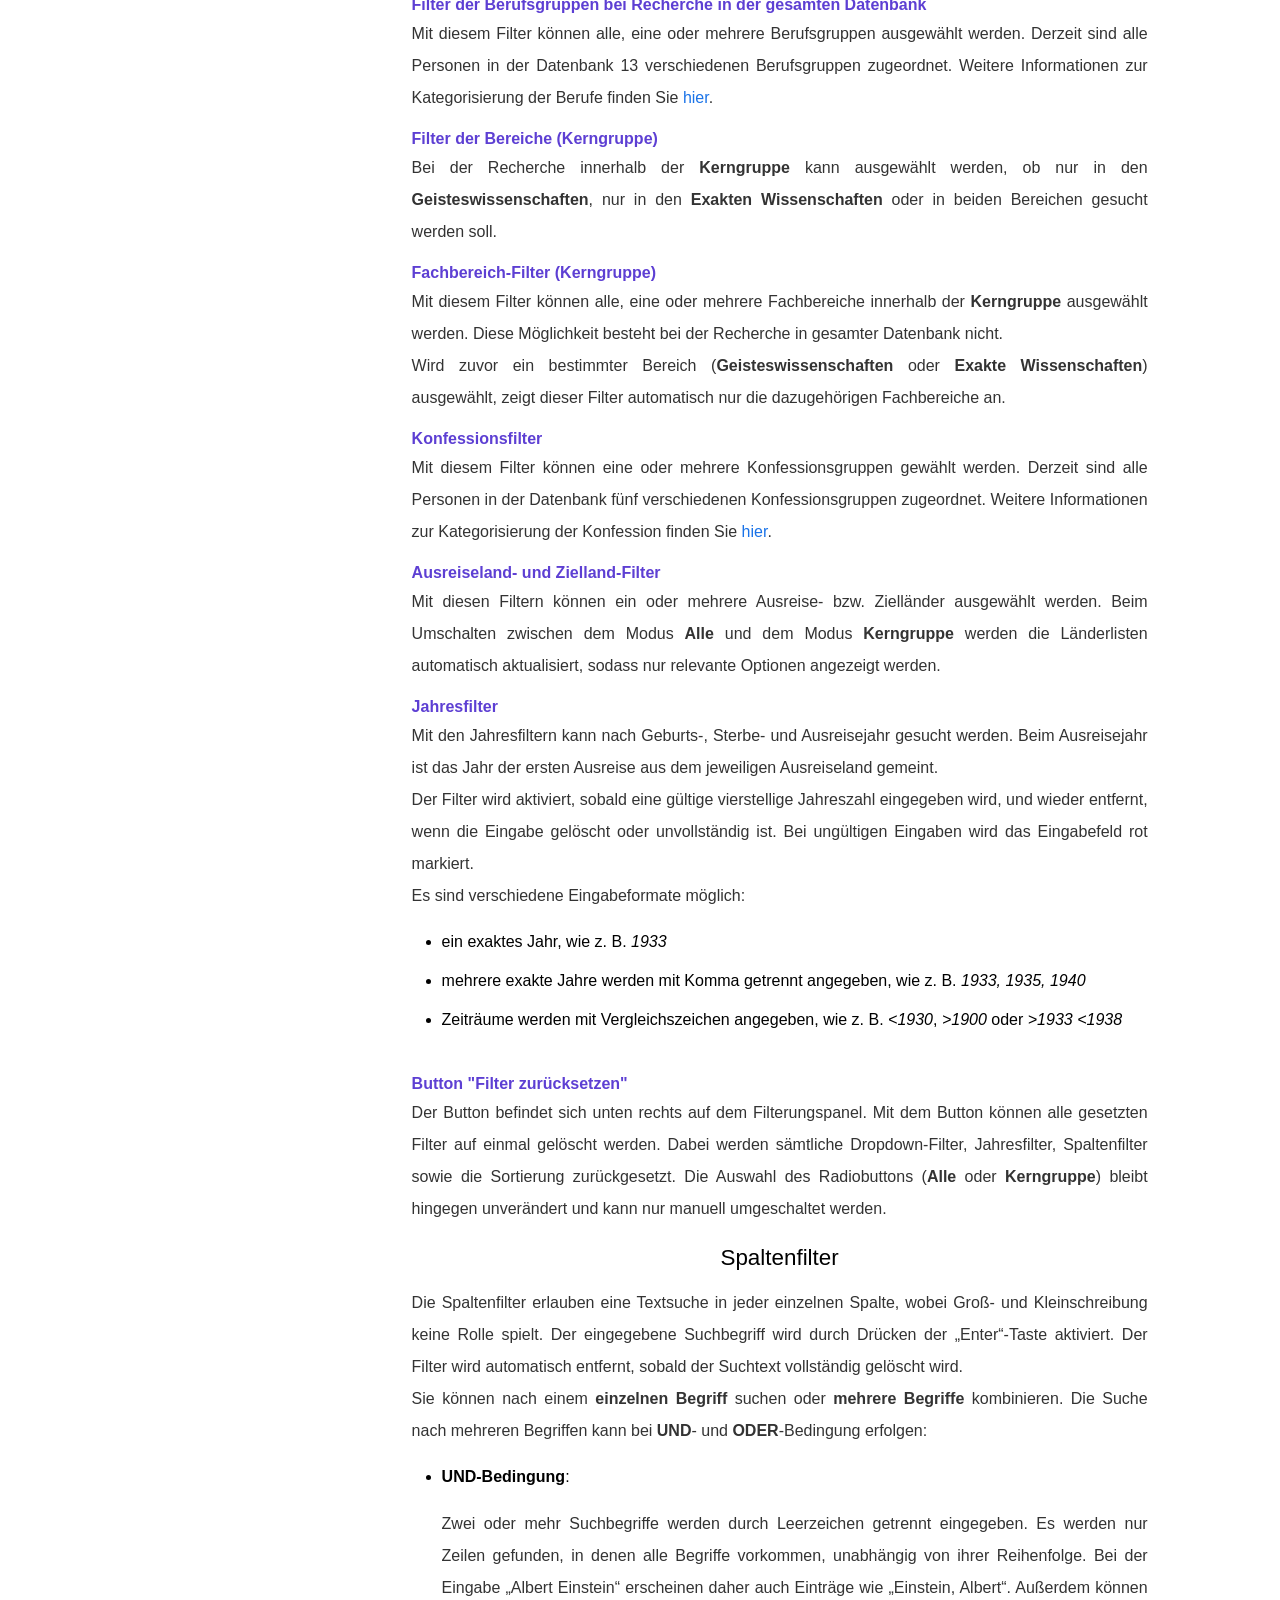
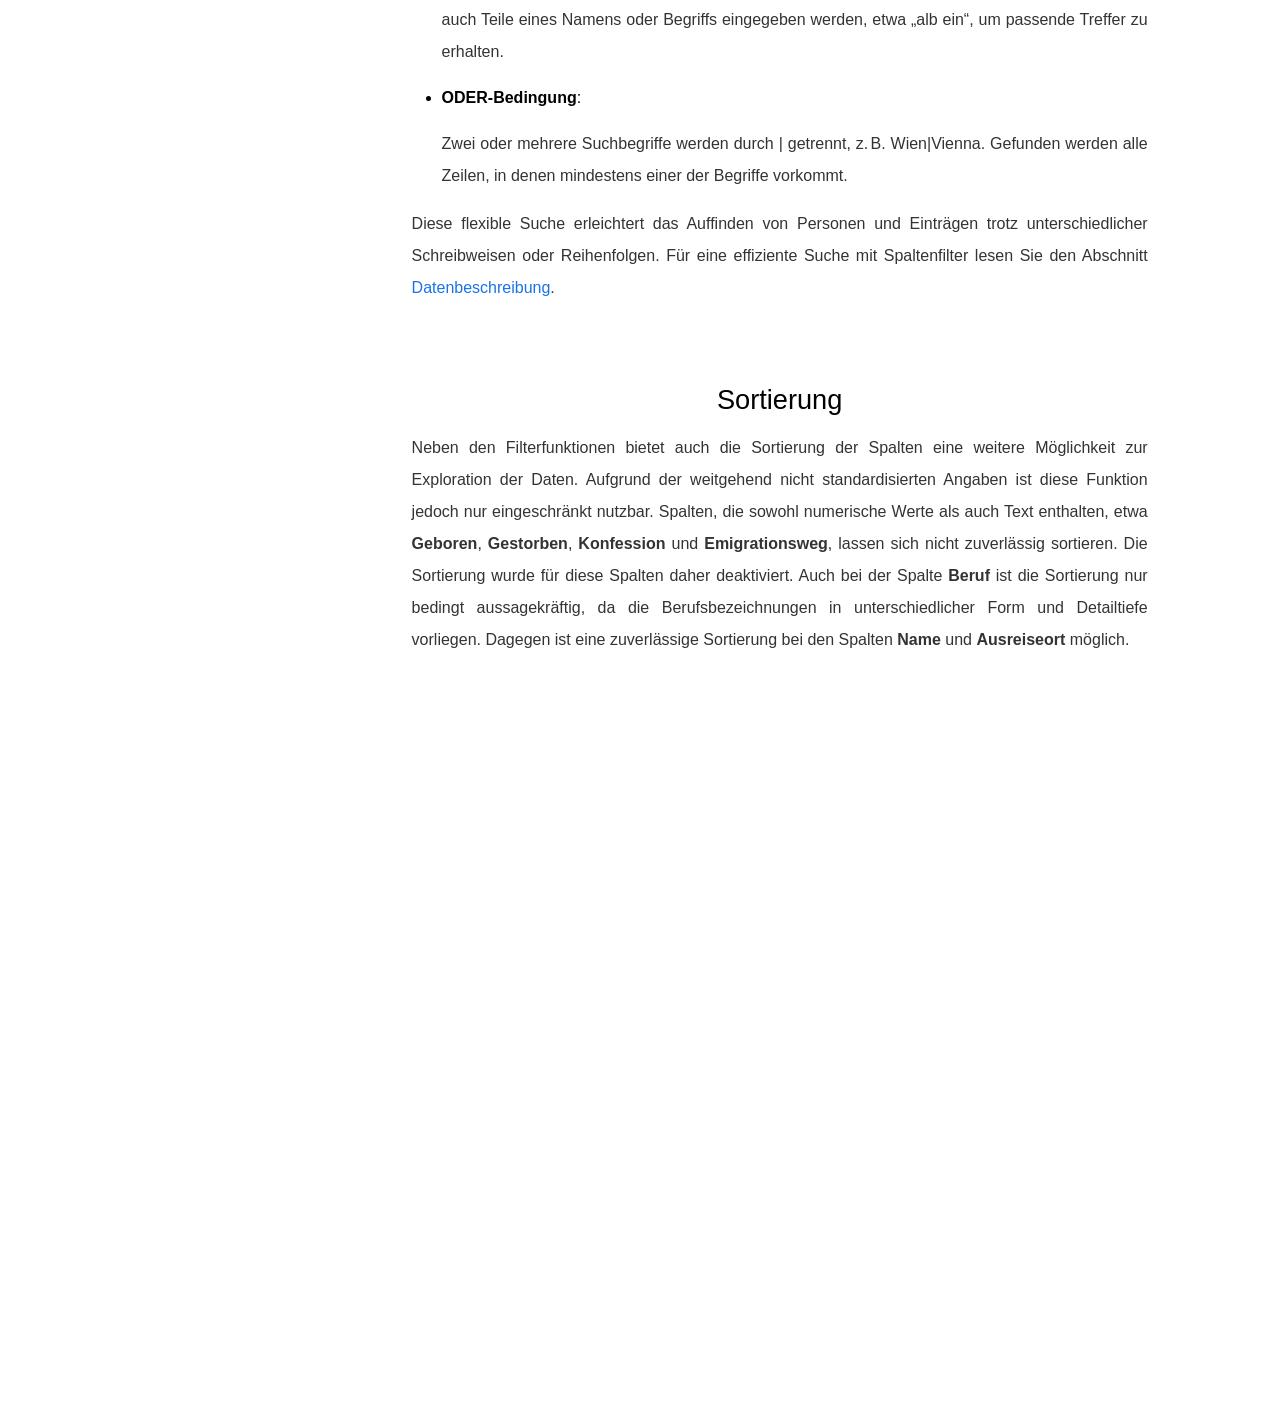
==== commit f65c2bad: "Update Datenbeschreibung.html" ====
--- a/Datenbeschreibung.html
+++ b/Datenbeschreibung.html
@@ -72,7 +72,8 @@
                 Verfügung. Oberhalb der Tabelle befindet sich ein Filterpanel mit
                 zentralen Suchoptionen. Zusätzlich können direkt in den Spaltenköpfen
                 Spaltenfilter verwendet werden, um gezielt nach bestimmten
-                Angaben zu suchen. Über die Pfeile neben den Spaltennamen
+                Angaben zu suchen. Der in den Filter eingegebene Suchbegriff wird durch Drücken der „Enter“-Taste aktiviert.<br/>
+                Über die Pfeile neben den Spaltennamen
                 lassen sich die Einträge in einigen Spalten zudem sortieren.
                 Weitere Details hierzu finden Sie in Abschnitten
                 <a href="#punkt12" class="interner-link">Datenfilterung</a> und
--- a/assets/css/styles_dat.css
+++ b/assets/css/styles_dat.css
@@ -288,6 +288,15 @@
         margin-right: 5%;
         margin-bottom: 60%;
     }
+         h2 {
+       text-align: left;
+      }
+    .cent {
+        text-align: left;
+    }
+       p {
+       text-align: left;
+   }
 
     #toc {
         width: 100%;
